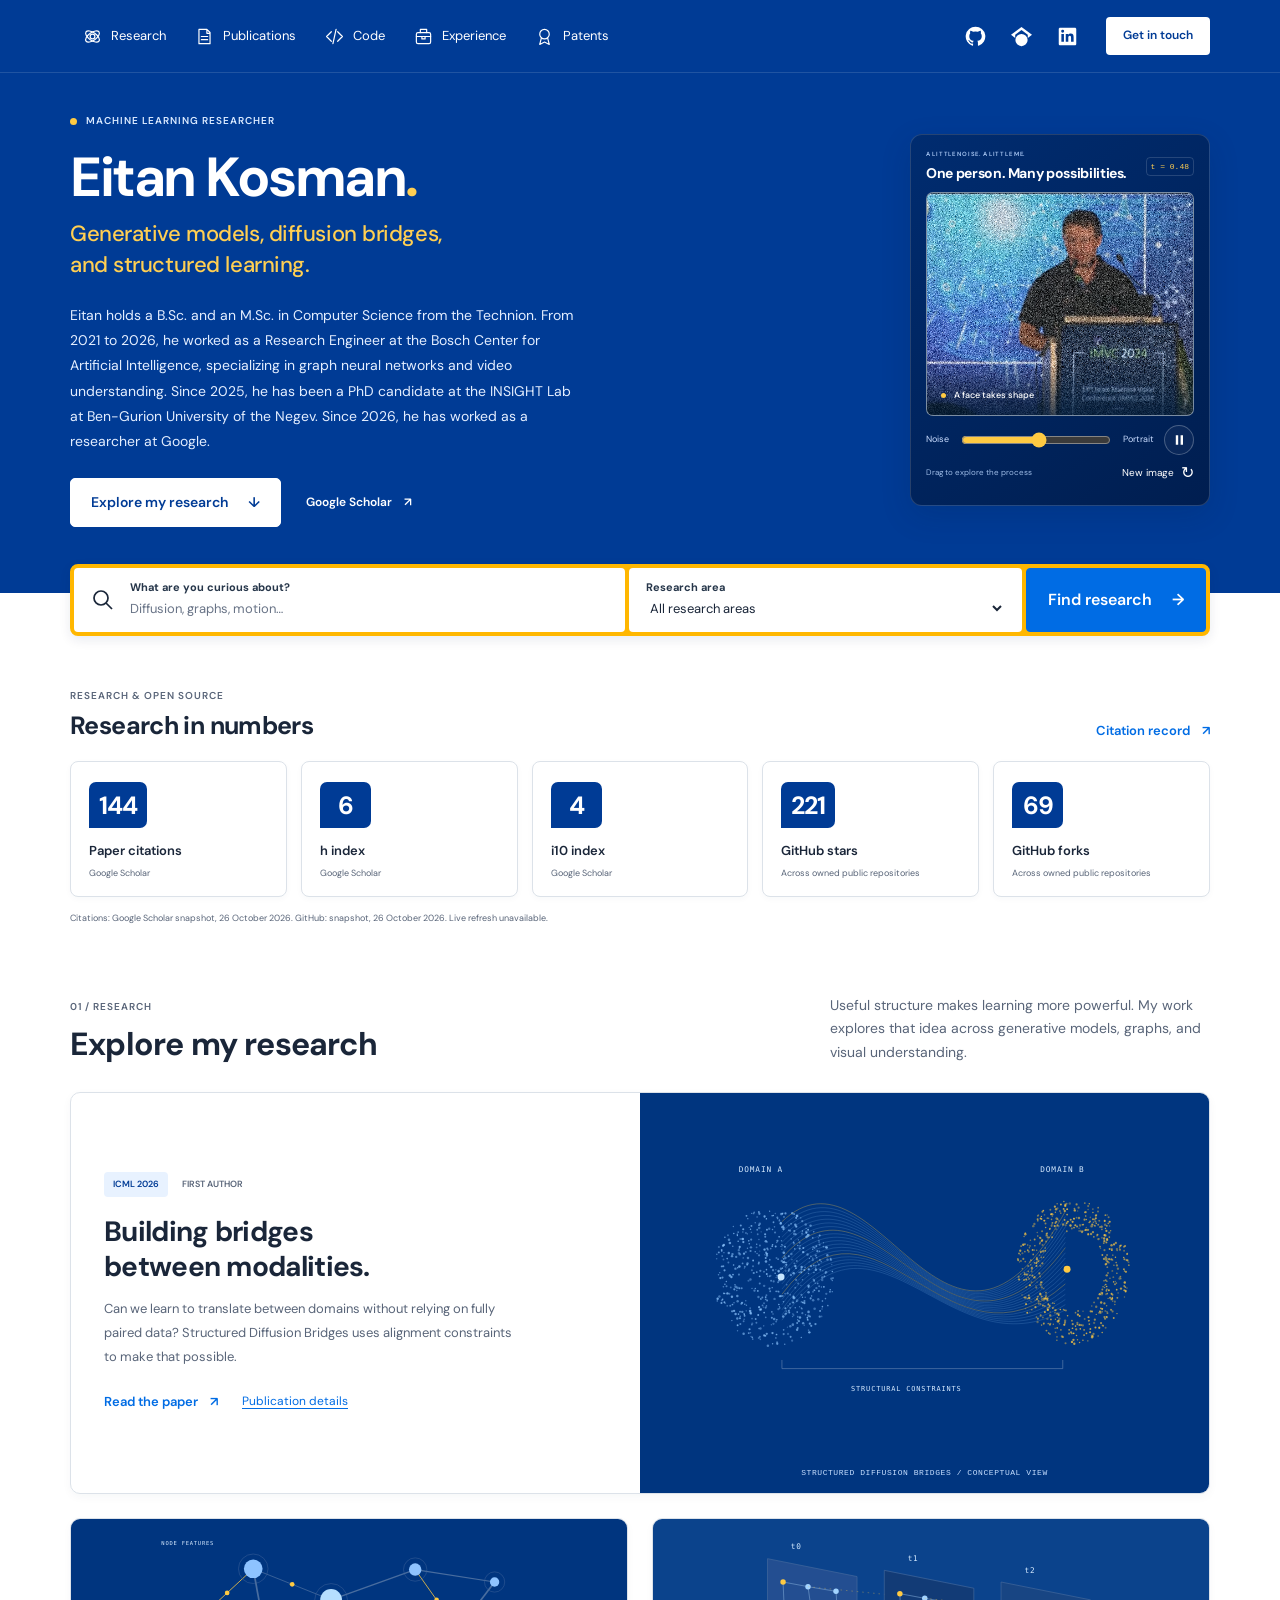
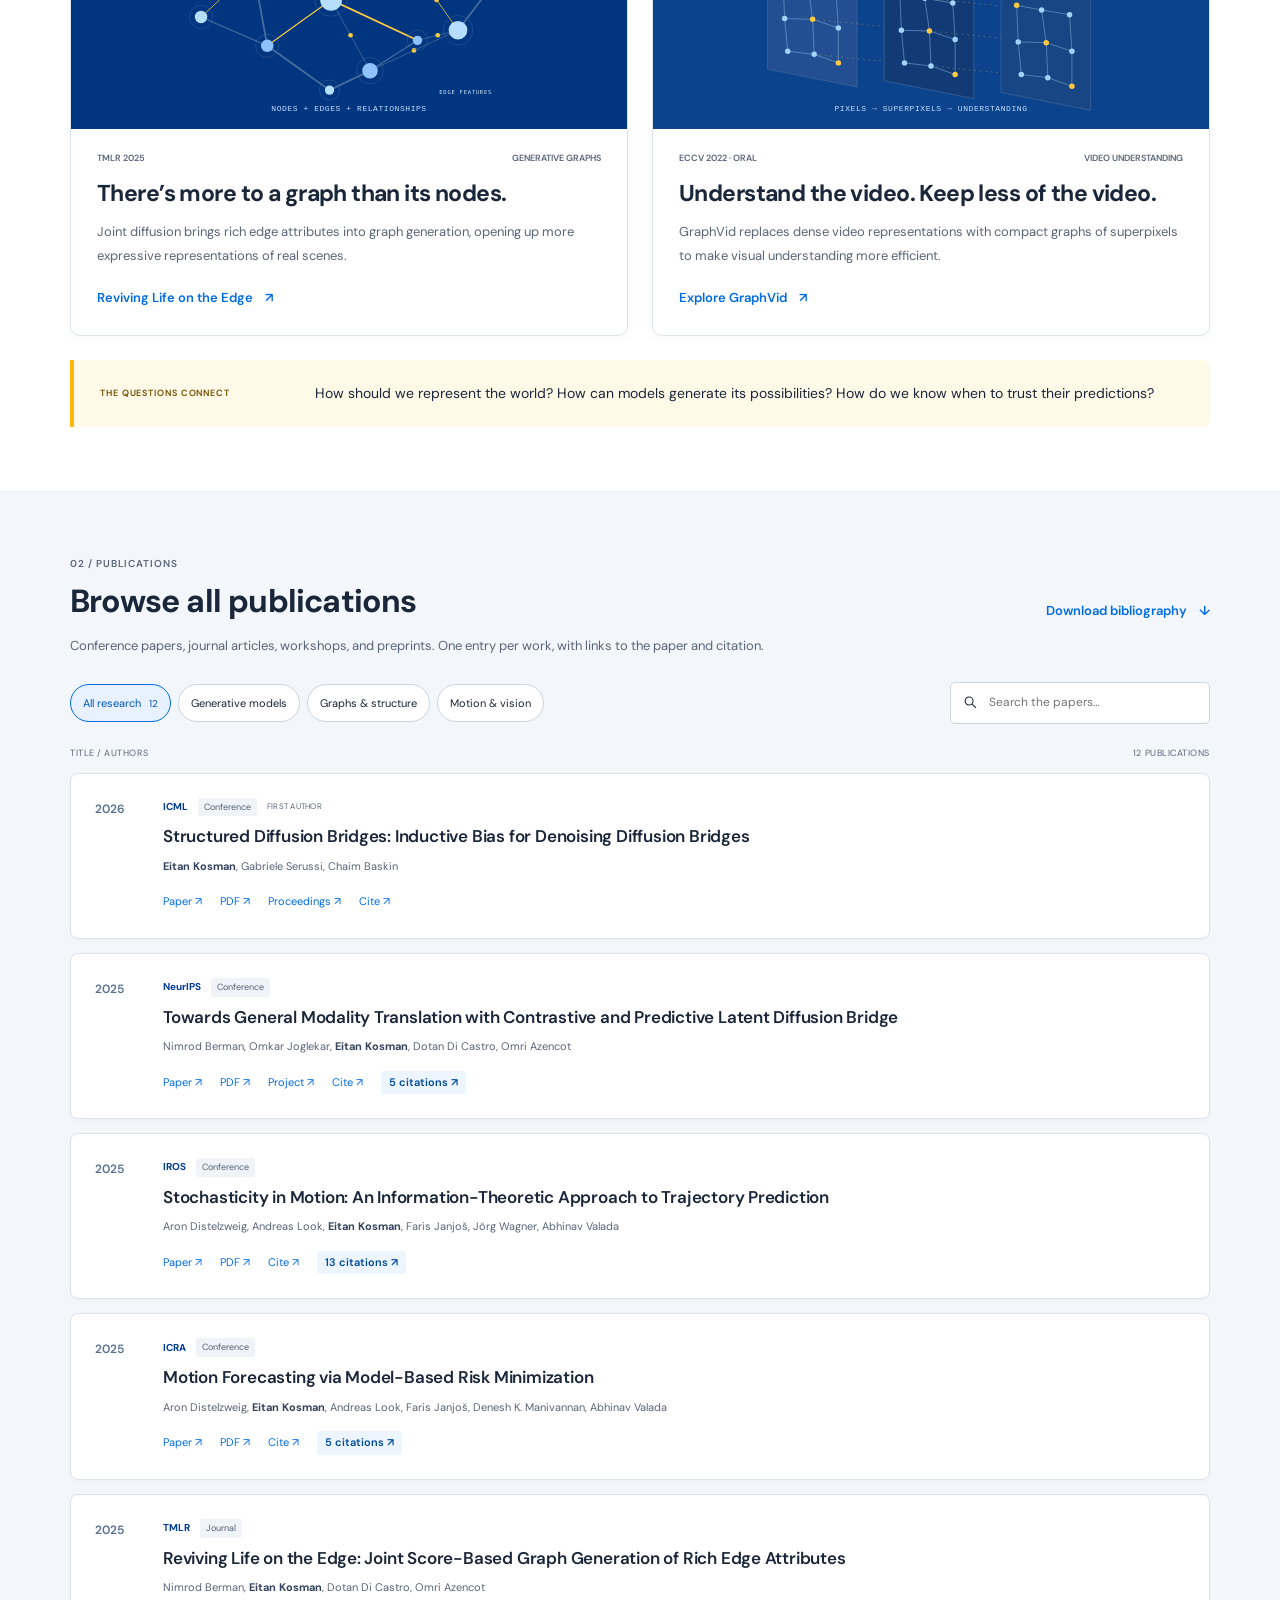
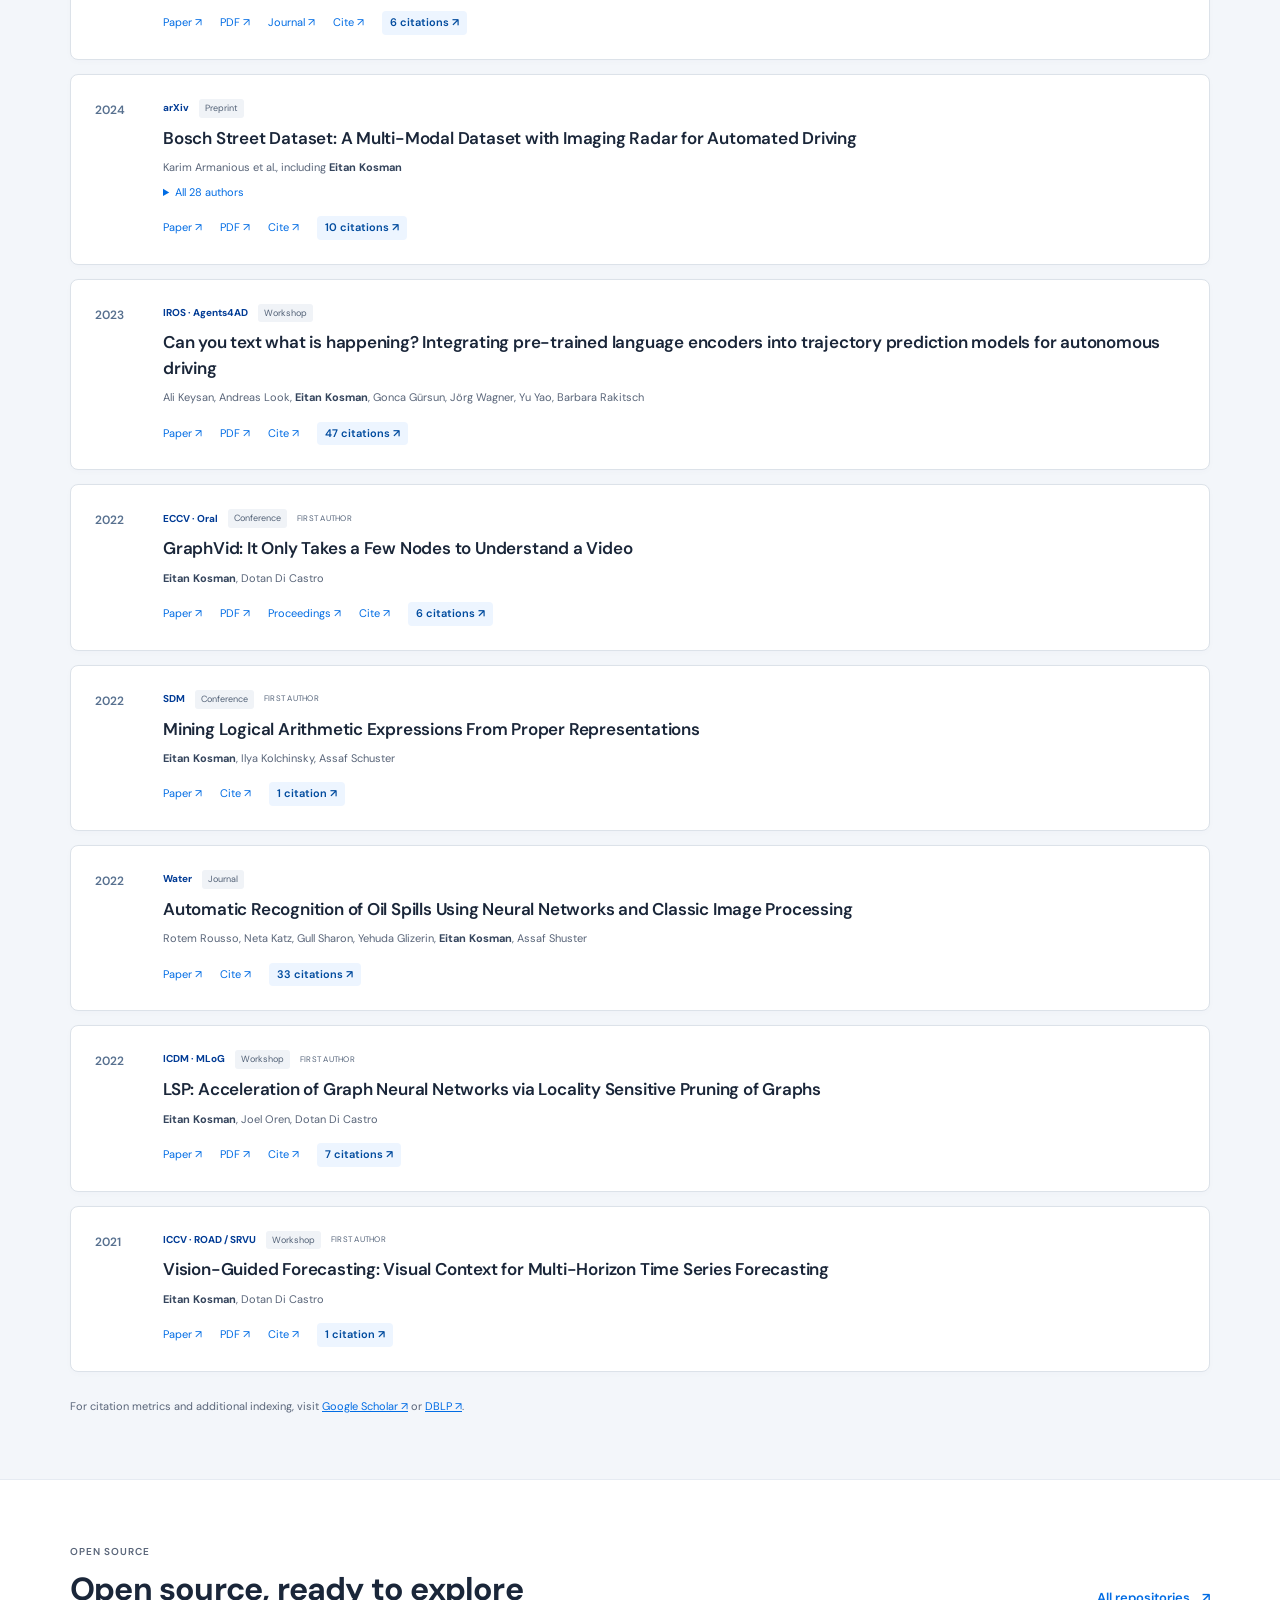
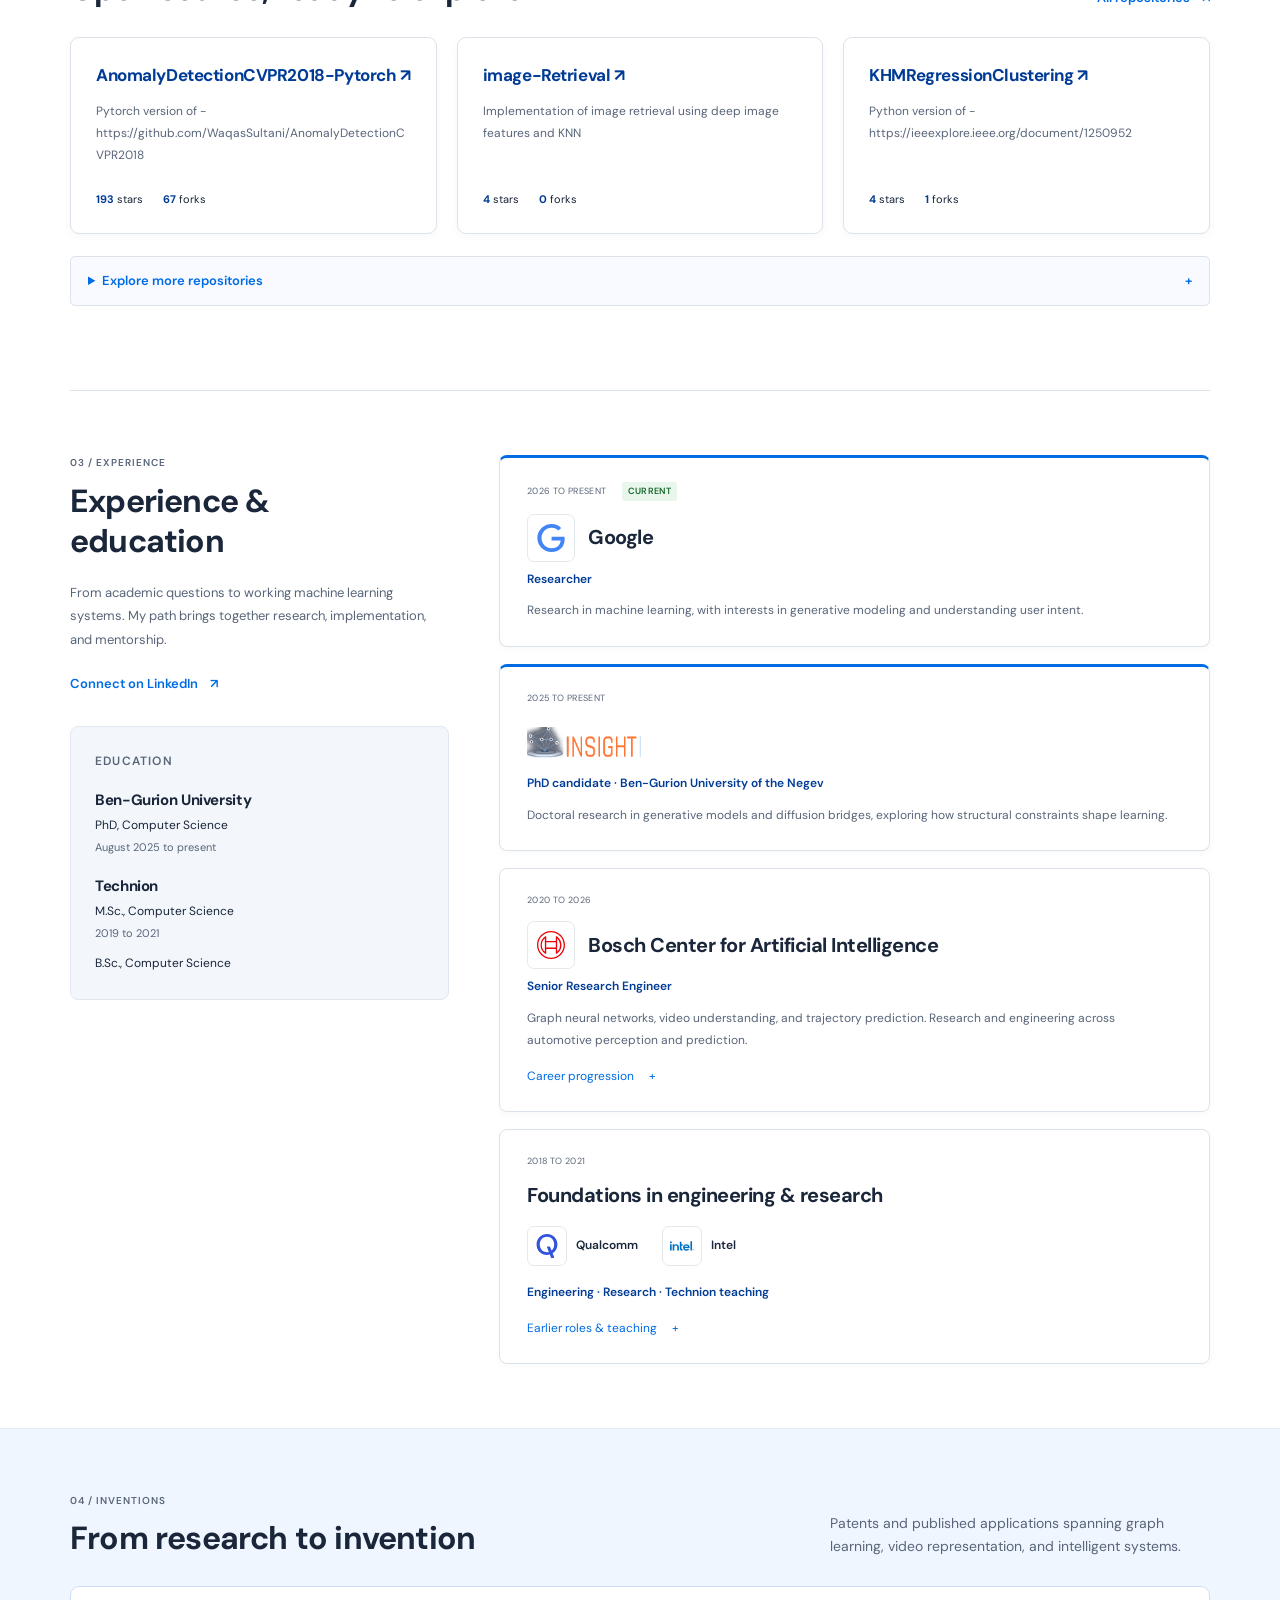
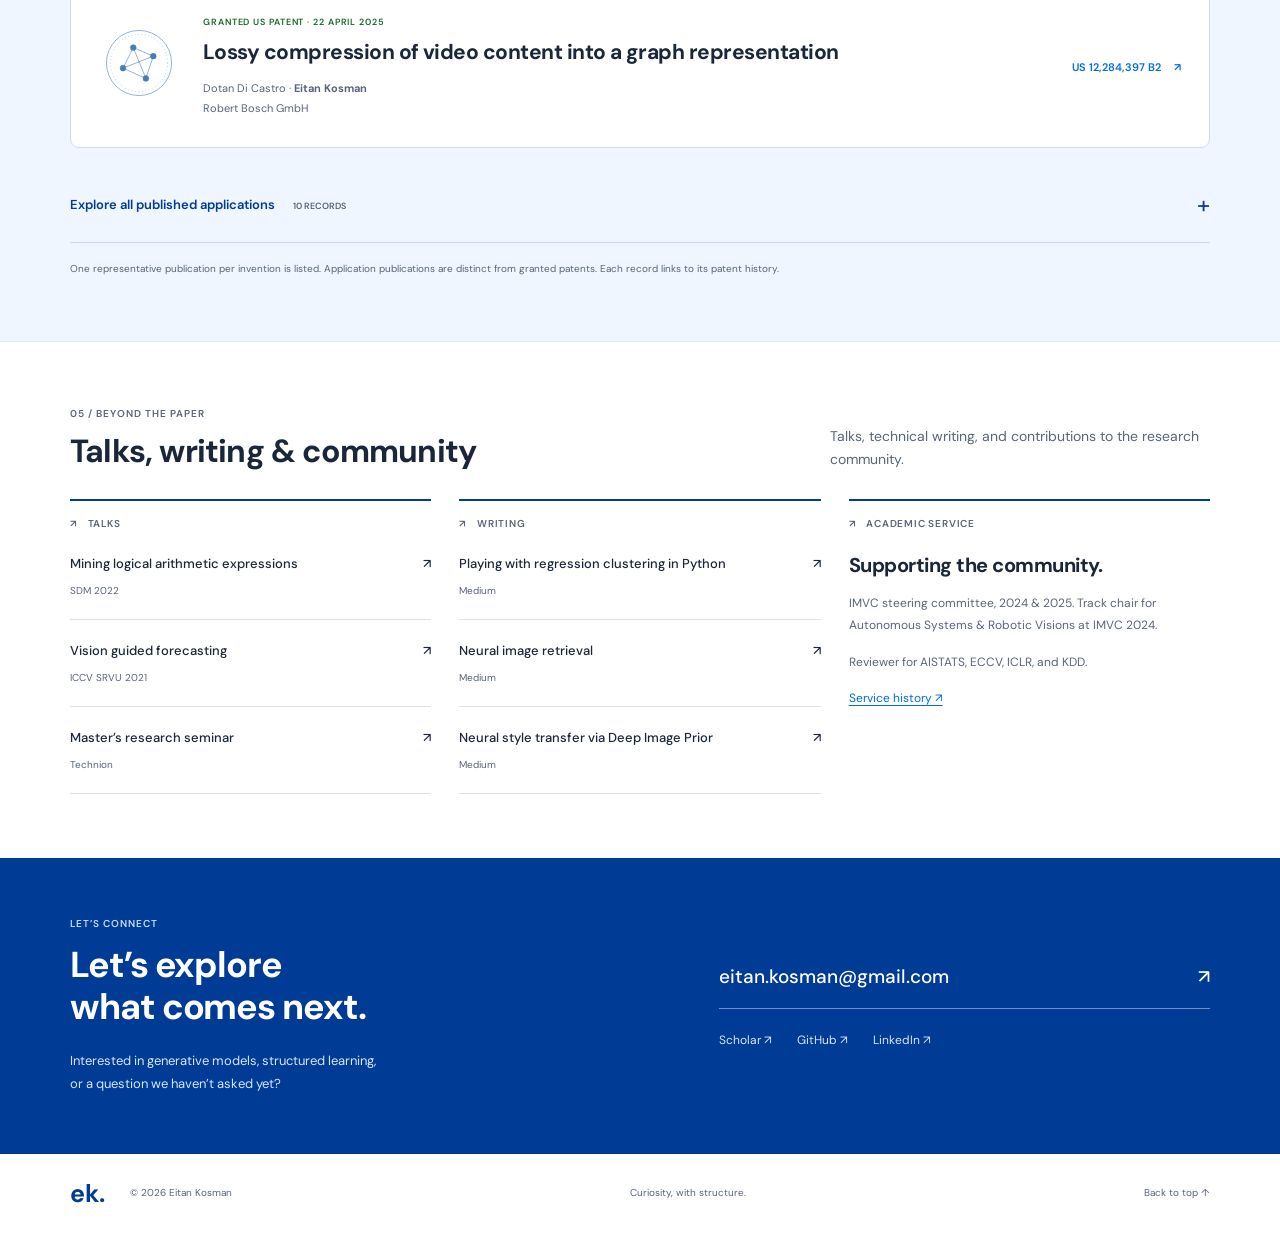
==== index.html @ 9640dd5d "Enhance photo display logic and update script references for improved gallery functionality" ====
<!doctype html>
<html lang="en">
<head>
  <meta charset="utf-8">
  <meta name="viewport" content="width=device-width, initial-scale=1">
  <meta name="theme-color" content="#003b95">
  <title>Eitan Kosman | Machine Learning Researcher</title>
  <meta name="description" content="Eitan Kosman is a machine learning researcher at Google and a PhD candidate at Ben-Gurion University. Explore research in diffusion models, graphs, and visual understanding, publications, patents, and experience.">
  <link rel="canonical" href="https://ekosman.github.io/">
  <meta property="og:type" content="website">
  <meta property="og:title" content="Eitan Kosman | From structure to intelligence">
  <meta property="og:description" content="Research in generative models, graphs, and visual understanding. Google · Ben-Gurion University · Previously Bosch AI.">
  <meta property="og:url" content="https://ekosman.github.io/">
  <meta property="og:image" content="https://ekosman.github.io/assets/social.png">
  <meta property="og:image:width" content="1200">
  <meta property="og:image:height" content="630">
  <meta property="og:image:alt" content="Eitan Kosman: Generative models, diffusion bridges, and structured learning.">
  <meta name="twitter:card" content="summary_large_image">
  <link rel="icon" type="image/svg+xml" href="./assets/favicon.svg">
  <link rel="stylesheet" href="./assets/fonts.css">
  <link rel="stylesheet" href="./assets/style.css">
  <script defer src="./assets/main.js?v=gallery-2"></script>
  <script type="application/ld+json">{"@context":"https://schema.org","@type":"Person","name":"Eitan Kosman","url":"https://ekosman.github.io/","jobTitle":"Researcher","worksFor":{"@type":"Organization","name":"Google"},"affiliation":{"@type":"CollegeOrUniversity","name":"Ben-Gurion University of the Negev"},"alumniOf":{"@type":"CollegeOrUniversity","name":"Technion – Israel Institute of Technology"},"sameAs":["https://scholar.google.com/citations?user=c83p77gAAAAJ","https://github.com/ekosman","https://www.linkedin.com/in/eitan-kosman/"]}</script>
</head>
<body>
  <a class="skip-link" href="#main">Skip to content</a>
  <header class="site-header"><div class="wrap nav-wrap">
      <div class="nav-top"><nav id="main-nav" aria-label="Main navigation"><a href="#research"><svg viewBox="0 0 24 24" aria-hidden="true"><circle cx="12" cy="12" r="3"/><ellipse cx="12" cy="12" rx="10" ry="5" transform="rotate(-35 12 12)"/><ellipse cx="12" cy="12" rx="10" ry="5" transform="rotate(35 12 12)"/></svg>Research</a><a href="#publications"><svg viewBox="0 0 24 24" aria-hidden="true"><path d="M5 3h10l4 4v14H5zM15 3v5h4M8 12h8M8 16h8"/></svg>Publications</a><a href="#code"><svg viewBox="0 0 24 24" aria-hidden="true"><path d="m8 6-6 6 6 6m8-12 6 6-6 6M14 3l-4 18"/></svg>Code</a><a href="#experience"><svg viewBox="0 0 24 24" aria-hidden="true"><rect x="3" y="7" width="18" height="14" rx="2"/><path d="M8 7V3h8v4M3 12h18M10 12v3h4v-3"/></svg>Experience</a><a href="#patents"><svg viewBox="0 0 24 24" aria-hidden="true"><circle cx="12" cy="9" r="6"/><path d="m8 14-2 8 6-3 6 3-2-8"/></svg>Patents</a></nav><div class="header-actions"><a class="social-icon" href="https://github.com/ekosman" target="_blank" rel="noopener noreferrer" aria-label="GitHub" title="GitHub"><svg viewBox="0 0 24 24" width="21" height="21" fill="currentColor" aria-hidden="true"><path d="M12 .8a11.2 11.2 0 0 0-3.54 21.83c.56.1.76-.24.76-.54v-2.08c-3.12.68-3.78-1.32-3.78-1.32-.51-1.3-1.25-1.65-1.25-1.65-1.02-.7.08-.69.08-.69 1.13.08 1.72 1.16 1.72 1.16 1 1.71 2.63 1.22 3.27.93.1-.72.39-1.22.71-1.5-2.49-.28-5.1-1.24-5.1-5.54 0-1.22.44-2.22 1.15-3-.12-.28-.5-1.42.11-2.96 0 0 .94-.3 3.08 1.15a10.7 10.7 0 0 1 5.6 0c2.14-1.45 3.08-1.15 3.08-1.15.61 1.54.23 2.68.11 2.96.72.78 1.15 1.78 1.15 3 0 4.31-2.62 5.25-5.12 5.53.4.35.76 1.03.76 2.08v3.08c0 .3.2.65.77.54A11.2 11.2 0 0 0 12 .8Z"/></svg></a><a class="social-icon" href="https://scholar.google.com/citations?user=c83p77gAAAAJ&amp;hl=en" target="_blank" rel="noopener noreferrer" aria-label="Google Scholar" title="Google Scholar"><svg viewBox="0 0 24 24" width="21" height="21" fill="currentColor" aria-hidden="true"><path d="M12 1 0 10l4.8 3.6V10L12 4.6l7.2 5.4v3.6L24 10Zm0 8a7 7 0 1 0 0 14 7 7 0 0 0 0-14Z"/></svg></a><a class="social-icon" href="https://www.linkedin.com/in/eitan-kosman/" target="_blank" rel="noopener noreferrer" aria-label="LinkedIn" title="LinkedIn"><svg viewBox="0 0 24 24" width="21" height="21" fill="currentColor" aria-hidden="true"><path d="M20.45 2H3.55C2.69 2 2 2.68 2 3.52v16.96c0 .84.69 1.52 1.55 1.52h16.9c.86 0 1.55-.68 1.55-1.52V3.52c0-.84-.69-1.52-1.55-1.52ZM7.93 18H5V9h2.93ZM6.47 7.77a1.7 1.7 0 1 1 0-3.4 1.7 1.7 0 0 1 0 3.4ZM19 18h-2.93v-4.38c0-1.05-.02-2.4-1.46-2.4-1.46 0-1.69 1.14-1.69 2.32V18H10V9h2.8v1.23h.04c.39-.74 1.34-1.52 2.76-1.52 2.95 0 3.4 1.94 3.4 4.46Z"/></svg></a><a class="header-contact" href="#contact">Get in touch</a></div><button class="menu-toggle" type="button" aria-controls="main-nav" aria-expanded="false">Menu <span aria-hidden="true">+</span></button></div>
    </div></header>

  <main id="main">
    <div class="hero-band"><section class="hero wrap" id="top" aria-labelledby="hero-title">
      <div class="hero-copy">
        <div class="eyebrow"><span class="status-dot"></span> MACHINE LEARNING RESEARCHER</div>
        <h1 id="hero-title">Eitan Kosman<span>.</span></h1>
        <p class="hero-focus">Generative models, diffusion bridges,<br> and structured learning.</p>
        <p class="hero-intro">Eitan holds a B.Sc. and an M.Sc. in Computer Science from the Technion. From 2021 to 2026, he worked as a Research Engineer at the Bosch Center for Artificial Intelligence, specializing in graph neural networks and video understanding. Since 2025, he has been a PhD candidate at the INSIGHT Lab at Ben-Gurion University of the Negev. Since 2026, he has worked as a researcher at Google.</p>
        <div class="hero-actions"><a class="button button-dark" href="#research">Explore my research <span aria-hidden="true">↓</span></a><a class="text-link" href="https://scholar.google.com/citations?user=c83p77gAAAAJ&amp;hl=en" target="_blank" rel="noopener noreferrer">Google Scholar <span aria-hidden="true">↗</span></a></div>
      </div>
      <div class="research-playground portrait-playground" aria-label="Interactive portrait diffusion illustration">
        <div class="portrait-heading"><div><p class="eyebrow">A LITTLE NOISE. A LITTLE ME.</p><h2>One person. Many possibilities.</h2></div><span id="diffusion-time">t = 0.00</span></div>
        <div class="portrait-stage">
          <img id="plot-fallback" src="./assets/eitan-kosman.jpg" alt="Portrait of Eitan Kosman" width="815" height="1107" fetchpriority="high">
          <canvas id="research-canvas" width="480" height="400" role="img" aria-label="Illustration of Eitan Kosman’s portrait emerging from noise"></canvas>
          <div class="portrait-caption"><span class="status-dot"></span><span id="plot-caption">Hello, I’m Eitan.</span></div>
        </div>
        <div id="portrait-gallery" hidden aria-hidden="true"><img src="./assets/eitan-scene-1.jpg" alt="" data-fit="cover" data-y="0.5"><img src="./assets/eitan-scene-2.jpg" alt="" data-fit="cover" data-y="0.45"><img src="./assets/eitan-scene-3.jpg" alt="" data-fit="cover" data-y="0.5"><img src="./assets/eitan-scene-4.jpg" alt="" data-fit="cover" data-y="0.5"><img src="./assets/eitan-scene-5.jpg" alt="" data-fit="contain" data-y="0.5"></div>
        <div class="portrait-controls">
          <div class="diffusion-stages" role="group" aria-label="Explore diffusion stages">
            <button type="button" data-progress="0" aria-label="Show pure noise" aria-pressed="false"><canvas width="120" height="100" aria-hidden="true"></canvas><span>Noise</span></button>
            <button type="button" data-progress="35" aria-label="Reveal portrait 35 percent" aria-pressed="false"><canvas width="120" height="100" aria-hidden="true"></canvas><span>Shape</span></button>
            <button type="button" data-progress="70" aria-label="Reveal portrait 70 percent" aria-pressed="false"><canvas width="120" height="100" aria-hidden="true"></canvas><span>Detail</span></button>
            <button type="button" data-progress="100" aria-label="Show clear portrait" aria-pressed="true"><canvas width="120" height="100" aria-hidden="true"></canvas><span>Eitan</span></button>
          </div>
          <div class="portrait-slider"><label class="sr-only" for="structure">Portrait reveal</label><span>Noise</span><input id="structure" type="range" min="0" max="100" step="0.1" value="100" aria-valuetext="100 percent revealed"><span>Portrait</span><button id="animate-plot" type="button" aria-pressed="false" aria-label="Play portrait diffusion">▶</button></div>
          <div class="portrait-bottom"><span>Drag to explore the process</span><button id="replay-portrait" type="button">New image <span aria-hidden="true">↻</span></button></div>
        </div>
        <p class="plot-note">An illustration of diffusion using my photos.</p>
      </div>
    </section></div>
    <div class="discovery-wrap wrap js-only"><form class="discovery-bar" id="research-discovery" role="search" aria-label="Explore publications"><div class="discovery-query"><svg viewBox="0 0 24 24" width="24" height="24" fill="none" stroke="currentColor" stroke-width="1.7" aria-hidden="true"><circle cx="10" cy="10" r="7"/><path d="m15 15 6 6"/></svg><div><label for="discovery-query">What are you curious about?</label><input type="search" id="discovery-query" placeholder="Diffusion, graphs, motion…" autocomplete="off"></div></div><div class="discovery-topic"><label for="discovery-topic">Research area</label><select id="discovery-topic"><option value="all">All research areas</option><option>Generative models</option><option>Graphs &amp; structure</option><option>Motion &amp; vision</option></select></div><button class="button" type="submit">Find research <span aria-hidden="true">→</span></button></form></div>


    <section id="impact" class="impact-section wrap" aria-labelledby="impact-title">
      <div class="impact-heading"><div><p class="eyebrow">RESEARCH &amp; OPEN SOURCE</p><h2 id="impact-title">Research in numbers</h2></div><a class="text-link" href="https://scholar.google.com/citations?user=c83p77gAAAAJ&amp;hl=en" target="_blank" rel="noopener noreferrer">Citation record <span aria-hidden="true">↗</span></a></div>
      <div class="impact-metrics"><a href="https://scholar.google.com/citations?user=c83p77gAAAAJ&amp;hl=en"><strong>144</strong><span>Paper citations</span><small>Google Scholar</small></a><a href="https://scholar.google.com/citations?user=c83p77gAAAAJ&amp;hl=en"><strong>6</strong><span>h index</span><small>Google Scholar</small></a><a href="https://scholar.google.com/citations?user=c83p77gAAAAJ&amp;hl=en"><strong>4</strong><span>i10 index</span><small>Google Scholar</small></a><a href="https://github.com/ekosman?tab=repositories"><strong id="total-stars">221</strong><span>GitHub stars</span><small>Across owned public repositories</small></a><a href="https://github.com/ekosman?tab=repositories"><strong id="total-forks">69</strong><span>GitHub forks</span><small>Across owned public repositories</small></a></div>
      <p class="metrics-note">Citations: Google Scholar snapshot, 26 October 2026. <span id="github-metrics-status">GitHub: snapshot, 26 October 2026.</span></p>
    </section>

    <section id="research" class="section wrap" aria-labelledby="research-title">
      <div class="section-heading"><div><p class="eyebrow">01 / RESEARCH</p><h2 id="research-title">Explore my research</h2></div><p class="section-intro">Useful structure makes learning more powerful. My work explores that idea across generative models, graphs, and visual understanding.</p></div>
      <article class="feature-work">
        <div class="feature-copy"><div class="paper-kicker"><span class="pill">ICML 2026</span><span>FIRST AUTHOR</span></div><h3>Building bridges<br> between modalities.</h3><p>Can we learn to translate between domains without relying on fully paired data? Structured Diffusion Bridges uses alignment constraints to make that possible.</p><div class="feature-links"><a class="text-link" href="https://proceedings.mlr.press/v306/kosman26a.html" target="_blank" rel="noopener noreferrer">Read the paper <span aria-hidden="true">↗</span></a><a class="subtle-link" href="#pub-sdb">Publication details</a></div></div>
        <div class="feature-visual"><img src="./assets/bridge.svg" alt="Conceptual illustration of a diffusion bridge connecting two different distributions through a shared space" width="640" height="420" loading="lazy"><span class="visual-caption">STRUCTURED DIFFUSION BRIDGES / CONCEPTUAL VIEW</span></div>
      </article>
      <div class="work-pair">
        <article class="small-work"><div class="work-illustration graph-illustration"><img src="./assets/graph.svg" width="560" height="270" alt="A graph with attributes represented on both its nodes and edges" loading="lazy"><span class="visual-caption">NODES + EDGES + RELATIONSHIPS</span></div><div class="paper-kicker"><span>TMLR 2025</span><span>GENERATIVE GRAPHS</span></div><h3>There’s more to a graph<br> than its nodes.</h3><p>Joint diffusion brings rich edge attributes into graph generation, opening up more expressive representations of real scenes.</p><a class="text-link" href="#pub-edge">Reviving Life on the Edge <span aria-hidden="true">↗</span></a></article>
        <article class="small-work"><div class="work-illustration video-illustration"><img src="./assets/video.svg" width="560" height="270" alt="Three video frames represented as connected superpixel graphs through time" loading="lazy"><span class="visual-caption">PIXELS → SUPERPIXELS → UNDERSTANDING</span></div><div class="paper-kicker"><span>ECCV 2022 · ORAL</span><span>VIDEO UNDERSTANDING</span></div><h3>Understand the video.<br> Keep less of the video.</h3><p>GraphVid replaces dense video representations with compact graphs of superpixels to make visual understanding more efficient.</p><a class="text-link" href="#pub-graphvid">Explore GraphVid <span aria-hidden="true">↗</span></a></article>
      </div>
      <div class="research-footnote"><span class="eyebrow">THE QUESTIONS CONNECT</span><p>How should we represent the world? How can models generate its possibilities? How do we know when to trust their predictions?</p></div>
    </section>

    <section id="publications" class="section publication-section" aria-labelledby="publications-title"><div class="wrap">
      <div class="section-heading"><div><p class="eyebrow">02 / PUBLICATIONS</p><h2 id="publications-title">Browse all publications</h2></div><a class="text-link" href="./assets/publications.bib" download>Download bibliography <span aria-hidden="true">↓</span></a></div>
      <p class="publication-intro">Conference papers, journal articles, workshops, and preprints. One entry per work, with links to the paper and citation.</p>
      <div class="publication-tools js-only"><div class="filter-group" role="group" aria-label="Filter publications by research area"><button type="button" data-filter="all" aria-pressed="true">All research <span>12</span></button><button type="button" data-filter="Generative models" aria-pressed="false">Generative models</button><button type="button" data-filter="Graphs &amp; structure" aria-pressed="false">Graphs & structure</button><button type="button" data-filter="Motion &amp; vision" aria-pressed="false">Motion & vision</button></div><div class="search-wrap"><svg aria-hidden="true" viewBox="0 0 20 20" width="17" height="17"><circle cx="8" cy="8" r="5.2" fill="none" stroke="currentColor" stroke-width="1.4"/><path d="m12 12 5 5" stroke="currentColor" stroke-width="1.4"/></svg><label class="sr-only" for="publication-search">Search publications by title, author, venue, or year</label><input type="search" id="publication-search" placeholder="Search the papers…" autocomplete="off"></div></div>
      <div class="publication-list-heading"><span>TITLE / AUTHORS</span><span id="publication-count" role="status" aria-live="polite">12 PUBLICATIONS</span></div>
      <div id="publication-list"><article class="publication" id="pub-sdb" data-topics="Generative models">
      <div class="pub-year">2026</div><div class="pub-body"><div class="pub-topline"><span class="pub-venue">ICML</span><span class="pub-type">Conference</span><span class="pub-first">FIRST AUTHOR</span></div><h3><a href="https://proceedings.mlr.press/v306/kosman26a.html" target="_blank" rel="noopener noreferrer">Structured Diffusion Bridges: Inductive Bias for Denoising Diffusion Bridges</a></h3><div class="pub-authors"><strong>Eitan Kosman</strong>, Gabriele Serussi, Chaim Baskin</div><div class="pub-links"><a href="https://arxiv.org/abs/2605.02973" target="_blank" rel="noopener noreferrer">Paper ↗</a><a href="https://arxiv.org/pdf/2605.02973" target="_blank" rel="noopener noreferrer">PDF ↗</a><a href="https://proceedings.mlr.press/v306/kosman26a.html" target="_blank" rel="noopener noreferrer">Proceedings ↗</a><button class="js-only" type="button" data-cite="sdb" aria-label="Cite Structured Diffusion Bridges: Inductive Bias for Denoising Diffusion Bridges">Cite ↗</button></div></div></article>
<article class="publication" id="pub-latent-bridge" data-topics="Generative models">
      <div class="pub-year">2025</div><div class="pub-body"><div class="pub-topline"><span class="pub-venue">NeurIPS</span><span class="pub-type">Conference</span></div><h3><a href="https://arxiv.org/abs/2510.20819" target="_blank" rel="noopener noreferrer">Towards General Modality Translation with Contrastive and Predictive Latent Diffusion Bridge</a></h3><div class="pub-authors">Nimrod Berman, Omkar Joglekar, <strong>Eitan Kosman</strong>, Dotan Di Castro, Omri Azencot</div><div class="pub-links"><a href="https://arxiv.org/abs/2510.20819" target="_blank" rel="noopener noreferrer">Paper ↗</a><a href="https://arxiv.org/pdf/2510.20819" target="_blank" rel="noopener noreferrer">PDF ↗</a><a href="https://sites.google.com/view/lddbm/home" target="_blank" rel="noopener noreferrer">Project ↗</a><button class="js-only" type="button" data-cite="latent-bridge" aria-label="Cite Towards General Modality Translation with Contrastive and Predictive Latent Diffusion Bridge">Cite ↗</button><a class="citation-count" href="https://scholar.google.com/scholar?oi=bibs&amp;hl=en&amp;oe=ASCII&amp;cites=7215072998878705583" target="_blank" rel="noopener noreferrer" title="Google Scholar snapshot, 2026-10-26">5 citations ↗</a></div></div></article>
<article class="publication" id="pub-stochasticity" data-topics="Motion &amp; vision">
      <div class="pub-year">2025</div><div class="pub-body"><div class="pub-topline"><span class="pub-venue">IROS</span><span class="pub-type">Conference</span></div><h3><a href="https://arxiv.org/abs/2410.01628" target="_blank" rel="noopener noreferrer">Stochasticity in Motion: An Information-Theoretic Approach to Trajectory Prediction</a></h3><div class="pub-authors">Aron Distelzweig, Andreas Look, <strong>Eitan Kosman</strong>, Faris Janjoš, Jörg Wagner, Abhinav Valada</div><div class="pub-links"><a href="https://arxiv.org/abs/2410.01628" target="_blank" rel="noopener noreferrer">Paper ↗</a><a href="https://arxiv.org/pdf/2410.01628" target="_blank" rel="noopener noreferrer">PDF ↗</a><button class="js-only" type="button" data-cite="stochasticity" aria-label="Cite Stochasticity in Motion: An Information-Theoretic Approach to Trajectory Prediction">Cite ↗</button><a class="citation-count" href="https://scholar.google.com/scholar?oi=bibs&amp;hl=en&amp;oe=ASCII&amp;cites=7696117392303176862,999228022907012312" target="_blank" rel="noopener noreferrer" title="Google Scholar snapshot, 2026-10-26">13 citations ↗</a></div></div></article>
<article class="publication" id="pub-motion-risk" data-topics="Motion &amp; vision">
      <div class="pub-year">2025</div><div class="pub-body"><div class="pub-topline"><span class="pub-venue">ICRA</span><span class="pub-type">Conference</span></div><h3><a href="https://arxiv.org/abs/2409.10585" target="_blank" rel="noopener noreferrer">Motion Forecasting via Model-Based Risk Minimization</a></h3><div class="pub-authors">Aron Distelzweig, <strong>Eitan Kosman</strong>, Andreas Look, Faris Janjoš, Denesh K. Manivannan, Abhinav Valada</div><div class="pub-links"><a href="https://arxiv.org/abs/2409.10585" target="_blank" rel="noopener noreferrer">Paper ↗</a><a href="https://arxiv.org/pdf/2409.10585" target="_blank" rel="noopener noreferrer">PDF ↗</a><button class="js-only" type="button" data-cite="motion-risk" aria-label="Cite Motion Forecasting via Model-Based Risk Minimization">Cite ↗</button><a class="citation-count" href="https://scholar.google.com/scholar?oi=bibs&amp;hl=en&amp;oe=ASCII&amp;cites=18151513460568622823" target="_blank" rel="noopener noreferrer" title="Google Scholar snapshot, 2026-10-26">5 citations ↗</a></div></div></article>
<article class="publication" id="pub-edge" data-topics="Graphs &amp; structure|Generative models">
      <div class="pub-year">2025</div><div class="pub-body"><div class="pub-topline"><span class="pub-venue">TMLR</span><span class="pub-type">Journal</span></div><h3><a href="https://openreview.net/forum?id=pxdSm7PW5Q" target="_blank" rel="noopener noreferrer">Reviving Life on the Edge: Joint Score-Based Graph Generation of Rich Edge Attributes</a></h3><div class="pub-authors">Nimrod Berman, <strong>Eitan Kosman</strong>, Dotan Di Castro, Omri Azencot</div><div class="pub-links"><a href="https://arxiv.org/abs/2402.04046" target="_blank" rel="noopener noreferrer">Paper ↗</a><a href="https://arxiv.org/pdf/2402.04046" target="_blank" rel="noopener noreferrer">PDF ↗</a><a href="https://openreview.net/forum?id=pxdSm7PW5Q" target="_blank" rel="noopener noreferrer">Journal ↗</a><button class="js-only" type="button" data-cite="edge" aria-label="Cite Reviving Life on the Edge: Joint Score-Based Graph Generation of Rich Edge Attributes">Cite ↗</button><a class="citation-count" href="https://scholar.google.com/scholar?oi=bibs&amp;hl=en&amp;oe=ASCII&amp;cites=17143982825397459950,17491845723713283552" target="_blank" rel="noopener noreferrer" title="Google Scholar snapshot, 2026-10-26">6 citations ↗</a></div></div></article>
<article class="publication" id="pub-bosch-street" data-topics="Motion &amp; vision">
      <div class="pub-year">2024</div><div class="pub-body"><div class="pub-topline"><span class="pub-venue">arXiv</span><span class="pub-type">Preprint</span></div><h3><a href="https://arxiv.org/abs/2407.12803" target="_blank" rel="noopener noreferrer">Bosch Street Dataset: A Multi-Modal Dataset with Imaging Radar for Automated Driving</a></h3><div class="pub-authors">Karim Armanious et al., including <strong>Eitan Kosman</strong><details class="author-disclosure"><summary>All 28 authors</summary><p>Karim Armanious, Maurice Quach, Michael Ulrich, Timo Winterling, Johannes Friesen, Sascha Braun, Daniel Jenet, Yuri Feldman, <strong>Eitan Kosman</strong>, Philipp Rapp, Volker Fischer, Marc Sons, Lukas Kohns, Daniel Eckstein, Daniela Egbert, Simone Letsch, Corinna Voege, Felix Huttner, Alexander Bartler, Robert Maiwald, Yancong Lin, Ulf Rüegg, Claudius Gläser, Bastian Bischoff, Jascha Freess, Karsten Haug, Kathrin Klee, Holger Caesar</p></details></div><div class="pub-links"><a href="https://arxiv.org/abs/2407.12803" target="_blank" rel="noopener noreferrer">Paper ↗</a><a href="https://arxiv.org/pdf/2407.12803" target="_blank" rel="noopener noreferrer">PDF ↗</a><button class="js-only" type="button" data-cite="bosch-street" aria-label="Cite Bosch Street Dataset: A Multi-Modal Dataset with Imaging Radar for Automated Driving">Cite ↗</button><a class="citation-count" href="https://scholar.google.com/scholar?oi=bibs&amp;hl=en&amp;oe=ASCII&amp;cites=5718214530071201240" target="_blank" rel="noopener noreferrer" title="Google Scholar snapshot, 2026-10-26">10 citations ↗</a></div></div></article>
<article class="publication" id="pub-text-trajectory" data-topics="Motion &amp; vision">
      <div class="pub-year">2023</div><div class="pub-body"><div class="pub-topline"><span class="pub-venue">IROS · Agents4AD</span><span class="pub-type">Workshop</span></div><h3><a href="https://arxiv.org/abs/2309.05282" target="_blank" rel="noopener noreferrer">Can you text what is happening? Integrating pre-trained language encoders into trajectory prediction models for autonomous driving</a></h3><div class="pub-authors">Ali Keysan, Andreas Look, <strong>Eitan Kosman</strong>, Gonca Gürsun, Jörg Wagner, Yu Yao, Barbara Rakitsch</div><div class="pub-links"><a href="https://arxiv.org/abs/2309.05282" target="_blank" rel="noopener noreferrer">Paper ↗</a><a href="https://arxiv.org/pdf/2309.05282" target="_blank" rel="noopener noreferrer">PDF ↗</a><button class="js-only" type="button" data-cite="text-trajectory" aria-label="Cite Can you text what is happening? Integrating pre-trained language encoders into trajectory prediction models for autonomous driving">Cite ↗</button><a class="citation-count" href="https://scholar.google.com/scholar?oi=bibs&amp;hl=en&amp;oe=ASCII&amp;cites=1087912709561002658" target="_blank" rel="noopener noreferrer" title="Google Scholar snapshot, 2026-10-26">47 citations ↗</a></div></div></article>
<article class="publication" id="pub-graphvid" data-topics="Graphs &amp; structure">
      <div class="pub-year">2022</div><div class="pub-body"><div class="pub-topline"><span class="pub-venue">ECCV · Oral</span><span class="pub-type">Conference</span><span class="pub-first">FIRST AUTHOR</span></div><h3><a href="https://www.ecva.net/papers/eccv_2022/papers_ECCV/html/4861_ECCV_2022_paper.php" target="_blank" rel="noopener noreferrer">GraphVid: It Only Takes a Few Nodes to Understand a Video</a></h3><div class="pub-authors"><strong>Eitan Kosman</strong>, Dotan Di Castro</div><div class="pub-links"><a href="https://arxiv.org/abs/2207.01375" target="_blank" rel="noopener noreferrer">Paper ↗</a><a href="https://arxiv.org/pdf/2207.01375" target="_blank" rel="noopener noreferrer">PDF ↗</a><a href="https://www.ecva.net/papers/eccv_2022/papers_ECCV/html/4861_ECCV_2022_paper.php" target="_blank" rel="noopener noreferrer">Proceedings ↗</a><button class="js-only" type="button" data-cite="graphvid" aria-label="Cite GraphVid: It Only Takes a Few Nodes to Understand a Video">Cite ↗</button><a class="citation-count" href="https://scholar.google.com/scholar?oi=bibs&amp;hl=en&amp;oe=ASCII&amp;cites=10252528211986001834" target="_blank" rel="noopener noreferrer" title="Google Scholar snapshot, 2026-10-26">6 citations ↗</a></div></div></article>
<article class="publication" id="pub-mining" data-topics="Graphs &amp; structure">
      <div class="pub-year">2022</div><div class="pub-body"><div class="pub-topline"><span class="pub-venue">SDM</span><span class="pub-type">Conference</span><span class="pub-first">FIRST AUTHOR</span></div><h3><a href="https://epubs.siam.org/doi/10.1137/1.9781611977172.70" target="_blank" rel="noopener noreferrer">Mining Logical Arithmetic Expressions From Proper Representations</a></h3><div class="pub-authors"><strong>Eitan Kosman</strong>, Ilya Kolchinsky, Assaf Schuster</div><div class="pub-links"><a href="https://epubs.siam.org/doi/10.1137/1.9781611977172.70" target="_blank" rel="noopener noreferrer">Paper ↗</a><button class="js-only" type="button" data-cite="mining" aria-label="Cite Mining Logical Arithmetic Expressions From Proper Representations">Cite ↗</button><a class="citation-count" href="https://scholar.google.com/scholar?oi=bibs&amp;hl=en&amp;oe=ASCII&amp;cites=3416991345535982418" target="_blank" rel="noopener noreferrer" title="Google Scholar snapshot, 2026-10-26">1 citation ↗</a></div></div></article>
<article class="publication" id="pub-oil-spills" data-topics="Motion &amp; vision">
      <div class="pub-year">2022</div><div class="pub-body"><div class="pub-topline"><span class="pub-venue">Water</span><span class="pub-type">Journal</span></div><h3><a href="https://www.mdpi.com/2073-4441/14/7/1127" target="_blank" rel="noopener noreferrer">Automatic Recognition of Oil Spills Using Neural Networks and Classic Image Processing</a></h3><div class="pub-authors">Rotem Rousso, Neta Katz, Gull Sharon, Yehuda Glizerin, <strong>Eitan Kosman</strong>, Assaf Shuster</div><div class="pub-links"><a href="https://www.mdpi.com/2073-4441/14/7/1127" target="_blank" rel="noopener noreferrer">Paper ↗</a><button class="js-only" type="button" data-cite="oil-spills" aria-label="Cite Automatic Recognition of Oil Spills Using Neural Networks and Classic Image Processing">Cite ↗</button><a class="citation-count" href="https://scholar.google.com/scholar?oi=bibs&amp;hl=en&amp;oe=ASCII&amp;cites=2931873399735564404" target="_blank" rel="noopener noreferrer" title="Google Scholar snapshot, 2026-10-26">33 citations ↗</a></div></div></article>
<article class="publication" id="pub-lsp" data-topics="Graphs &amp; structure">
      <div class="pub-year">2022</div><div class="pub-body"><div class="pub-topline"><span class="pub-venue">ICDM · MLoG</span><span class="pub-type">Workshop</span><span class="pub-first">FIRST AUTHOR</span></div><h3><a href="https://arxiv.org/abs/2111.05694" target="_blank" rel="noopener noreferrer">LSP: Acceleration of Graph Neural Networks via Locality Sensitive Pruning of Graphs</a></h3><div class="pub-authors"><strong>Eitan Kosman</strong>, Joel Oren, Dotan Di Castro</div><div class="pub-links"><a href="https://arxiv.org/abs/2111.05694" target="_blank" rel="noopener noreferrer">Paper ↗</a><a href="https://arxiv.org/pdf/2111.05694" target="_blank" rel="noopener noreferrer">PDF ↗</a><button class="js-only" type="button" data-cite="lsp" aria-label="Cite LSP: Acceleration of Graph Neural Networks via Locality Sensitive Pruning of Graphs">Cite ↗</button><a class="citation-count" href="https://scholar.google.com/scholar?oi=bibs&amp;hl=en&amp;oe=ASCII&amp;cites=187867757672453606,4118961853186669242" target="_blank" rel="noopener noreferrer" title="Google Scholar snapshot, 2026-10-26">7 citations ↗</a></div></div></article>
<article class="publication" id="pub-vision-forecasting" data-topics="Motion &amp; vision">
      <div class="pub-year">2021</div><div class="pub-body"><div class="pub-topline"><span class="pub-venue">ICCV · ROAD / SRVU</span><span class="pub-type">Workshop</span><span class="pub-first">FIRST AUTHOR</span></div><h3><a href="https://arxiv.org/abs/2107.12674" target="_blank" rel="noopener noreferrer">Vision-Guided Forecasting: Visual Context for Multi-Horizon Time Series Forecasting</a></h3><div class="pub-authors"><strong>Eitan Kosman</strong>, Dotan Di Castro</div><div class="pub-links"><a href="https://arxiv.org/abs/2107.12674" target="_blank" rel="noopener noreferrer">Paper ↗</a><a href="https://arxiv.org/pdf/2107.12674" target="_blank" rel="noopener noreferrer">PDF ↗</a><button class="js-only" type="button" data-cite="vision-forecasting" aria-label="Cite Vision-Guided Forecasting: Visual Context for Multi-Horizon Time Series Forecasting">Cite ↗</button><a class="citation-count" href="https://scholar.google.com/scholar?oi=bibs&amp;hl=en&amp;oe=ASCII&amp;cites=13364858743660540056" target="_blank" rel="noopener noreferrer" title="Google Scholar snapshot, 2026-10-26">1 citation ↗</a></div></div></article></div>
      <div class="empty-results" id="empty-results" hidden><h3>No papers match that search.</h3><p>Try a different title, author, venue, or year.</p><button class="button button-dark" type="button" id="reset-search">Show all publications</button></div>
      <p class="archive-note">For citation metrics and additional indexing, visit <a href="https://scholar.google.com/citations?user=c83p77gAAAAJ&amp;hl=en" target="_blank" rel="noopener noreferrer">Google Scholar ↗</a> or <a href="https://dblp.org/pid/298/2651.html" target="_blank" rel="noopener noreferrer">DBLP ↗</a>.</p>
    </div></section>

    <section id="code" class="section wrap" aria-labelledby="code-title"><div class="section-heading"><div><p class="eyebrow">OPEN SOURCE</p><h2 id="code-title">Open source, ready to explore</h2></div><a class="text-link" href="https://github.com/ekosman?tab=repositories" target="_blank" rel="noopener noreferrer">All repositories <span aria-hidden="true">↗</span></a></div><div class="repo-grid"><article class="repo-card" data-repo="AnomalyDetectionCVPR2018-Pytorch"><a href="https://github.com/ekosman/AnomalyDetectionCVPR2018-Pytorch" target="_blank" rel="noopener noreferrer"><h3>AnomalyDetectionCVPR2018-Pytorch <span aria-hidden="true">↗</span></h3></a><p>Pytorch version of - https://github.com/WaqasSultani/AnomalyDetectionCVPR2018</p><div class="repo-counts"><a href="https://github.com/ekosman/AnomalyDetectionCVPR2018-Pytorch/stargazers"><b data-stars>193</b> stars</a><a href="https://github.com/ekosman/AnomalyDetectionCVPR2018-Pytorch/forks"><b data-forks>67</b> forks</a></div></article><article class="repo-card" data-repo="image-Retrieval"><a href="https://github.com/ekosman/image-Retrieval" target="_blank" rel="noopener noreferrer"><h3>image-Retrieval <span aria-hidden="true">↗</span></h3></a><p>Implementation of image retrieval using deep image features and KNN</p><div class="repo-counts"><a href="https://github.com/ekosman/image-Retrieval/stargazers"><b data-stars>4</b> stars</a><a href="https://github.com/ekosman/image-Retrieval/forks"><b data-forks>0</b> forks</a></div></article><article class="repo-card" data-repo="KHMRegressionClustering"><a href="https://github.com/ekosman/KHMRegressionClustering" target="_blank" rel="noopener noreferrer"><h3>KHMRegressionClustering <span aria-hidden="true">↗</span></h3></a><p>Python version of - https://ieeexplore.ieee.org/document/1250952</p><div class="repo-counts"><a href="https://github.com/ekosman/KHMRegressionClustering/stargazers"><b data-stars>4</b> stars</a><a href="https://github.com/ekosman/KHMRegressionClustering/forks"><b data-forks>1</b> forks</a></div></article></div><details class="repo-archive"><summary>Explore more repositories <span aria-hidden="true">+</span></summary><div class="repo-grid"><article class="repo-card" data-repo="CarNet"><a href="https://github.com/ekosman/CarNet" target="_blank" rel="noopener noreferrer"><h3>CarNet <span aria-hidden="true">↗</span></h3></a><p>Winter 18-19 Technion Project</p><div class="repo-counts"><a href="https://github.com/ekosman/CarNet/stargazers"><b data-stars>3</b> stars</a><a href="https://github.com/ekosman/CarNet/forks"><b data-forks>0</b> forks</a></div></article><article class="repo-card" data-repo="ComputerVision"><a href="https://github.com/ekosman/ComputerVision" target="_blank" rel="noopener noreferrer"><h3>ComputerVision <span aria-hidden="true">↗</span></h3></a><p>Public code and experiments.</p><div class="repo-counts"><a href="https://github.com/ekosman/ComputerVision/stargazers"><b data-stars>2</b> stars</a><a href="https://github.com/ekosman/ComputerVision/forks"><b data-forks>0</b> forks</a></div></article><article class="repo-card" data-repo="Data_Structures"><a href="https://github.com/ekosman/Data_Structures" target="_blank" rel="noopener noreferrer"><h3>Data_Structures <span aria-hidden="true">↗</span></h3></a><p>Public code and experiments.</p><div class="repo-counts"><a href="https://github.com/ekosman/Data_Structures/stargazers"><b data-stars>2</b> stars</a><a href="https://github.com/ekosman/Data_Structures/forks"><b data-forks>0</b> forks</a></div></article><article class="repo-card" data-repo="ekosman"><a href="https://github.com/ekosman/ekosman" target="_blank" rel="noopener noreferrer"><h3>ekosman <span aria-hidden="true">↗</span></h3></a><p>Public code and experiments.</p><div class="repo-counts"><a href="https://github.com/ekosman/ekosman/stargazers"><b data-stars>2</b> stars</a><a href="https://github.com/ekosman/ekosman/forks"><b data-forks>0</b> forks</a></div></article><article class="repo-card" data-repo="Exploiting-the-power-of-Deep-Image-Prior-for-Neural-Style-Transfer"><a href="https://github.com/ekosman/Exploiting-the-power-of-Deep-Image-Prior-for-Neural-Style-Transfer" target="_blank" rel="noopener noreferrer"><h3>Exploiting-the-power-of-Deep-Image-Prior-for-Neural-Style-Transfer <span aria-hidden="true">↗</span></h3></a><p>Exploiting the power of Deep Image Prior for Neural Style Transfer</p><div class="repo-counts"><a href="https://github.com/ekosman/Exploiting-the-power-of-Deep-Image-Prior-for-Neural-Style-Transfer/stargazers"><b data-stars>2</b> stars</a><a href="https://github.com/ekosman/Exploiting-the-power-of-Deep-Image-Prior-for-Neural-Style-Transfer/forks"><b data-forks>0</b> forks</a></div></article><article class="repo-card" data-repo="Fully-Connected-with-Numpy"><a href="https://github.com/ekosman/Fully-Connected-with-Numpy" target="_blank" rel="noopener noreferrer"><h3>Fully-Connected-with-Numpy <span aria-hidden="true">↗</span></h3></a><p>This class is an implementation of fully connected network with numpy only</p><div class="repo-counts"><a href="https://github.com/ekosman/Fully-Connected-with-Numpy/stargazers"><b data-stars>2</b> stars</a><a href="https://github.com/ekosman/Fully-Connected-with-Numpy/forks"><b data-forks>0</b> forks</a></div></article><article class="repo-card" data-repo="GraphVid"><a href="https://github.com/ekosman/GraphVid" target="_blank" rel="noopener noreferrer"><h3>GraphVid <span aria-hidden="true">↗</span></h3></a><p>Public code and experiments.</p><div class="repo-counts"><a href="https://github.com/ekosman/GraphVid/stargazers"><b data-stars>2</b> stars</a><a href="https://github.com/ekosman/GraphVid/forks"><b data-forks>0</b> forks</a></div></article><article class="repo-card" data-repo="learning_models"><a href="https://github.com/ekosman/learning_models" target="_blank" rel="noopener noreferrer"><h3>learning_models <span aria-hidden="true">↗</span></h3></a><p>Several implementations of learning algorithms</p><div class="repo-counts"><a href="https://github.com/ekosman/learning_models/stargazers"><b data-stars>2</b> stars</a><a href="https://github.com/ekosman/learning_models/forks"><b data-forks>0</b> forks</a></div></article><article class="repo-card" data-repo="pytorch-architectures"><a href="https://github.com/ekosman/pytorch-architectures" target="_blank" rel="noopener noreferrer"><h3>pytorch-architectures <span aria-hidden="true">↗</span></h3></a><p>Collection of various pytorch architectures</p><div class="repo-counts"><a href="https://github.com/ekosman/pytorch-architectures/stargazers"><b data-stars>2</b> stars</a><a href="https://github.com/ekosman/pytorch-architectures/forks"><b data-forks>0</b> forks</a></div></article><article class="repo-card" data-repo="SEEN"><a href="https://github.com/ekosman/SEEN" target="_blank" rel="noopener noreferrer"><h3>SEEN <span aria-hidden="true">↗</span></h3></a><p>Public code and experiments.</p><div class="repo-counts"><a href="https://github.com/ekosman/SEEN/stargazers"><b data-stars>1</b> stars</a><a href="https://github.com/ekosman/SEEN/forks"><b data-forks>1</b> forks</a></div></article><article class="repo-card" data-repo="3DScanner"><a href="https://github.com/ekosman/3DScanner" target="_blank" rel="noopener noreferrer"><h3>3DScanner <span aria-hidden="true">↗</span></h3></a><p>Public code and experiments.</p><div class="repo-counts"><a href="https://github.com/ekosman/3DScanner/stargazers"><b data-stars>0</b> stars</a><a href="https://github.com/ekosman/3DScanner/forks"><b data-forks>0</b> forks</a></div></article><article class="repo-card" data-repo="KineticsDownloader"><a href="https://github.com/ekosman/KineticsDownloader" target="_blank" rel="noopener noreferrer"><h3>KineticsDownloader <span aria-hidden="true">↗</span></h3></a><p>Public code and experiments.</p><div class="repo-counts"><a href="https://github.com/ekosman/KineticsDownloader/stargazers"><b data-stars>0</b> stars</a><a href="https://github.com/ekosman/KineticsDownloader/forks"><b data-forks>0</b> forks</a></div></article><article class="repo-card" data-repo="mmdet_config_visualizer"><a href="https://github.com/ekosman/mmdet_config_visualizer" target="_blank" rel="noopener noreferrer"><h3>mmdet_config_visualizer <span aria-hidden="true">↗</span></h3></a><p>A tool for visualizing mmdet configs</p><div class="repo-counts"><a href="https://github.com/ekosman/mmdet_config_visualizer/stargazers"><b data-stars>0</b> stars</a><a href="https://github.com/ekosman/mmdet_config_visualizer/forks"><b data-forks>0</b> forks</a></div></article></div></details></section>

    <section id="experience" class="section wrap experience-section" aria-labelledby="experience-title">
      <div class="experience-intro"><p class="eyebrow">03 / EXPERIENCE</p><h2 id="experience-title">Experience &amp;<br> education</h2><p>From academic questions to working machine learning systems. My path brings together research, implementation, and mentorship.</p><a class="text-link" href="https://www.linkedin.com/in/eitan-kosman/" target="_blank" rel="noopener noreferrer">Connect on LinkedIn <span aria-hidden="true">↗</span></a><div class="education-block"><p class="eyebrow">EDUCATION</p><h3>Ben-Gurion University</h3><p>PhD, Computer Science<br> <span>August 2025 to present</span></p><h3>Technion</h3><p>M.Sc., Computer Science<br> <span>2019 to 2021</span></p><p>B.Sc., Computer Science</p></div></div>
      <div class="timeline">
        <article class="timeline-entry current"><div class="timeline-meta"><span>2026 TO PRESENT</span><span class="current-label">CURRENT</span></div><div class="employer-heading"><span class="employer-logo"><img src="./assets/logo-google.svg" width="32" height="32" alt="" aria-hidden="true"></span><h3>Google</h3></div><p class="timeline-role">Researcher</p><p>Research in machine learning, with interests in generative modeling and understanding user intent.</p></article>
        <article class="timeline-entry current"><div class="timeline-meta"><span>2025 TO PRESENT</span></div><div class="employer-heading"><span class="insight-logo"><img src="./assets/logo-insight.png" width="185" height="30" alt="" aria-hidden="true"></span><h3 class="sr-only">INSIGHT Lab</h3></div><p class="timeline-role">PhD candidate · Ben-Gurion University of the Negev</p><p>Doctoral research in generative models and diffusion bridges, exploring how structural constraints shape learning.</p></article>
        <article class="timeline-entry"><div class="timeline-meta"><span>2020 TO 2026</span></div><div class="employer-heading"><span class="employer-logo"><img src="./assets/logo-bosch.svg" width="32" height="32" alt="" aria-hidden="true"></span><h3>Bosch Center for Artificial Intelligence</h3></div><p class="timeline-role">Senior Research Engineer</p><p>Graph neural networks, video understanding, and trajectory prediction. Research and engineering across automotive perception and prediction.</p><details class="career-details"><summary>Career progression <span aria-hidden="true">+</span></summary><dl><div><dt>Senior Research Engineer</dt><dd>Feb 2025 to Mar 2026</dd></div><div><dt>Research Engineer 2</dt><dd>Jan 2023 to Feb 2025</dd></div><div><dt>Research Engineer</dt><dd>Nov 2021 to Jan 2023</dd></div><div><dt>Research Intern</dt><dd>Jun 2021 to Oct 2021</dd></div><div><dt>Research Intern</dt><dd>Aug 2020 to Dec 2020</dd></div></dl></details></article>
        <article class="timeline-entry"><div class="timeline-meta"><span>2018 TO 2021</span></div><h3>Foundations in engineering & research</h3><div class="earlier-employers"><span><span class="employer-logo"><img src="./assets/logo-qualcomm.svg" width="32" height="32" alt="" aria-hidden="true"></span>Qualcomm</span><span><span class="employer-logo"><img src="./assets/logo-intel.svg" width="32" height="32" alt="" aria-hidden="true"></span>Intel</span></div><p class="timeline-role">Engineering · Research · Technion teaching</p><details class="career-details"><summary>Earlier roles & teaching <span aria-hidden="true">+</span></summary><dl><div><dt>Technion · Teaching Assistant</dt><dd>Oct 2020 to Oct 2021 · Project in AI</dd></div><div><dt>Intel · Summer Internship</dt><dd>Jul 2019 to Oct 2019 · Video action recognition</dd></div><div><dt>Technion · Teaching Assistant</dt><dd>Mar 2019 to Aug 2019 · Data Structures 1</dd></div><div><dt>Qualcomm · Student Software Engineer</dt><dd>Mar 2018 to Mar 2019</dd></div></dl></details></article>
      </div>
    </section>

    <section id="patents" class="section patent-section" aria-labelledby="patents-title"><div class="wrap">
      <div class="section-heading"><div><p class="eyebrow">04 / INVENTIONS</p><h2 id="patents-title">From research to invention</h2></div><p class="section-intro">Patents and published applications spanning graph learning, video representation, and intelligent systems.</p></div>
      <article class="patent-feature"><div class="patent-seal" aria-hidden="true"><svg viewBox="0 0 140 140"><circle cx="70" cy="70" r="57"/><circle cx="70" cy="70" r="50" stroke-dasharray="1 5"/><path d="M42 79 60 43 95 58 82 97 42 79 95 58M60 43l22 54"/><g><circle cx="42" cy="79" r="5"/><circle cx="60" cy="43" r="5"/><circle cx="95" cy="58" r="5"/><circle cx="82" cy="97" r="5"/></g></svg></div><div><p class="eyebrow">GRANTED US PATENT · 22 APRIL 2025</p><h3>Lossy compression of video content <br> into a graph representation</h3><p>Dotan Di Castro · <strong>Eitan Kosman</strong><br> Robert Bosch GmbH</p></div><a class="patent-number" href="https://patents.google.com/patent/US12284397B2/en" target="_blank" rel="noopener noreferrer">US 12,284,397 B2 <span aria-hidden="true">↗</span></a></article>
      <details class="patent-archive"><summary><span>Explore all published applications <span class="count-label">10 RECORDS</span></span><span class="expand-icon" aria-hidden="true">+</span></summary><div class="patent-list"><a class="patent-entry" href="https://patents.google.com/patent/US20260070577A1/en" target="_blank" rel="noopener noreferrer"><div class="patent-id">US20260070577A1<span>2026 · Published application</span></div><div><h4>Computer-implemented method for generating a control command for an autonomous vehicle</h4><p>Ali Keysan · Barbara Rakitsch · Andreas Look · <strong>Eitan Kosman</strong></p></div><span aria-hidden="true">↗</span></a>
<a class="patent-entry" href="https://patents.google.com/patent/US20260035020A1/en" target="_blank" rel="noopener noreferrer"><div class="patent-id">US20260035020A1<span>2026 · Published application</span></div><div><h4>Method for ascertaining potential trajectories when controlling a robot device</h4><p>Aron Distelzweig · Andreas Look · <strong>Eitan Kosman</strong></p></div><span aria-hidden="true">↗</span></a>
<a class="patent-entry" href="https://patents.google.com/patent/US20250272546A1/en" target="_blank" rel="noopener noreferrer"><div class="patent-id">US20250272546A1<span>2025 · Published application</span></div><div><h4>Using diffusion model to generate graph data</h4><p><strong>Eitan Kosman</strong> · Dotan Di Castro · Nimrod Berman</p></div><span aria-hidden="true">↗</span></a>
<a class="patent-entry" href="https://patents.google.com/patent/US20250103883A1/en" target="_blank" rel="noopener noreferrer"><div class="patent-id">US20250103883A1<span>2025 · Published application</span></div><div><h4>Device and method for driving assisting or autonomous driving functions</h4><p>Gonca Guersun · Barbara Rakitsch · <strong>Eitan Kosman</strong> · Joerg Wagner · Michael Herman · Yu Yao</p></div><span aria-hidden="true">↗</span></a>
<a class="patent-entry" href="https://patents.google.com/patent/DE102023205534A1/en" target="_blank" rel="noopener noreferrer"><div class="patent-id">DE102023205534A1<span>2024 · Published application</span></div><div><h4>Procedure for creating an application-specific machine learning model</h4><p>Yu Yao · Joerg Wagner · Gonca Guersun · Avinash Kumar · Barbara Rakitsch · <strong>Eitan Kosman</strong></p></div><span aria-hidden="true">↗</span></a>
<a class="patent-entry" href="https://patents.google.com/patent/EP4456365A1/en" target="_blank" rel="noopener noreferrer"><div class="patent-id">EP4456365A1<span>2024 · Published application</span></div><div><h4>Predicting supply and/or demand of physical commodities in a distribution network</h4><p>Dotan Di Castro · <strong>Eitan Kosman</strong> · Noam Koren</p></div><span aria-hidden="true">↗</span></a>
<a class="patent-entry" href="https://patents.google.com/patent/US20240119284A1/en" target="_blank" rel="noopener noreferrer"><div class="patent-id">US20240119284A1<span>2024 · Published application</span></div><div><h4>Method for training a machine learning model</h4><p>Joerg Wagner · Nils Oliver Ferguson · Stephan Scheiderer · Yu Yao · Avinash Kumar · Barbara Rakitsch · <strong>Eitan Kosman</strong> · Gonca Guersun · Michael Herman</p></div><span aria-hidden="true">↗</span></a>
<a class="patent-entry" href="https://patents.google.com/patent/US20240095597A1/en" target="_blank" rel="noopener noreferrer"><div class="patent-id">US20240095597A1<span>2024 · Published application</span></div><div><h4>Method for generating additional training data for training a machine learning algorithm</h4><p><strong>Eitan Kosman</strong> · Amulya Hiremath · Barbara Rakitsch · Gonca Guersun · Joerg Wagner · Michael Herman · Yu Yao</p></div><span aria-hidden="true">↗</span></a>
<a class="patent-entry" href="https://patents.google.com/patent/EP4238714A1/en" target="_blank" rel="noopener noreferrer"><div class="patent-id">EP4238714A1<span>2023 · Published application</span></div><div><h4>Device and method for controlling a robot</h4><p>Yuri Feldman · Yoel Shapiro · <strong>Eitan Kosman</strong></p></div><span aria-hidden="true">↗</span></a>
<a class="patent-entry" href="https://patents.google.com/patent/US20230101250A1/en" target="_blank" rel="noopener noreferrer"><div class="patent-id">US20230101250A1<span>2023 · Published application</span></div><div><h4>Method for generating a graph structure for training a graph neural network</h4><p><strong>Eitan Kosman</strong> · Dotan Di Castro · Joel Oren</p></div><span aria-hidden="true">↗</span></a></div></details>
      <p class="patent-note">One representative publication per invention is listed. Application publications are distinct from granted patents. Each record links to its patent history.</p>
    </div></section>

    <section class="section wrap beyond-section" id="beyond" aria-labelledby="beyond-title">
      <div class="section-heading"><div><p class="eyebrow">05 / BEYOND THE PAPER</p><h2 id="beyond-title">Talks, writing &amp; community</h2></div><p class="section-intro">Talks, technical writing, and contributions to the research community.</p></div>
      <div class="beyond-grid">
        <div class="beyond-column"><p class="column-heading"><span aria-hidden="true">↗</span> TALKS</p><a class="resource" href="https://www.youtube.com/watch?v=6zwdyot-_YA" target="_blank" rel="noopener noreferrer"><span>Mining logical arithmetic expressions<small>SDM 2022</small></span><span aria-hidden="true">↗</span></a><a class="resource" href="https://www.youtube.com/watch?v=8fFcyq0ztPM" target="_blank" rel="noopener noreferrer"><span>Vision guided forecasting<small>ICCV SRVU 2021</small></span><span aria-hidden="true">↗</span></a><a class="resource" href="https://www.youtube.com/watch?v=WWPhdHu2xC0" target="_blank" rel="noopener noreferrer"><span>Master’s research seminar<small>Technion</small></span><span aria-hidden="true">↗</span></a></div>
        <div class="beyond-column"><p class="column-heading"><span aria-hidden="true">↗</span> WRITING</p><a class="resource" href="https://eitan-kosman.medium.com/playing-with-regression-clustering-in-python-4c5ebf82b672" target="_blank" rel="noopener noreferrer"><span>Playing with regression clustering in Python<small>Medium</small></span><span aria-hidden="true">↗</span></a><a class="resource" href="https://eitan-kosman.medium.com/neural-image-retrieval-72029a0dbd00" target="_blank" rel="noopener noreferrer"><span>Neural image retrieval<small>Medium</small></span><span aria-hidden="true">↗</span></a><a class="resource" href="https://eitan-kosman.medium.com/neural-style-transfer-via-deep-image-prior-94beb7baac42" target="_blank" rel="noopener noreferrer"><span>Neural style transfer via Deep Image Prior<small>Medium</small></span><span aria-hidden="true">↗</span></a></div>
        <div class="beyond-column service-column"><p class="column-heading"><span aria-hidden="true">↗</span> ACADEMIC SERVICE</p><h3>Supporting the community.</h3><p>IMVC steering committee, 2024 & 2025. Track chair for Autonomous Systems & Robotic Visions at IMVC 2024.</p><p>Reviewer for AISTATS, ECCV, ICLR, and KDD.</p><a class="subtle-link" href="https://sites.google.com/view/eitankosman/volunteering" target="_blank" rel="noopener noreferrer">Service history ↗</a></div>
      </div>
    </section>

    <section id="contact" class="contact-section" aria-labelledby="contact-title"><div class="wrap contact-inner"><div><p class="eyebrow">LET’S CONNECT</p><h2 id="contact-title">Let’s explore<br> what comes next.</h2><p>Interested in generative models, structured learning,<br> or a question we haven’t asked yet?</p></div><div class="contact-actions"><a class="email-link" href="mailto:eitan.kosman@gmail.com">eitan.kosman@gmail.com <span aria-hidden="true">↗</span></a><div class="contact-social"><a href="https://scholar.google.com/citations?user=c83p77gAAAAJ&amp;hl=en" target="_blank" rel="noopener noreferrer">Scholar ↗</a><a href="https://github.com/ekosman" target="_blank" rel="noopener noreferrer">GitHub ↗</a><a href="https://www.linkedin.com/in/eitan-kosman/" target="_blank" rel="noopener noreferrer">LinkedIn ↗</a></div></div></div></section>
  </main>
  <footer class="site-footer wrap"><a class="footer-brand" href="#top">ek.</a><span>© <span id="current-year">2026</span> Eitan Kosman</span><span>Curiosity, with structure.</span><a href="#top">Back to top ↑</a></footer>
  <dialog id="citation-dialog" aria-labelledby="citation-title"><div class="dialog-header"><div><p class="eyebrow">REFERENCE</p><h2 id="citation-title">Cite this work.</h2></div><button id="close-citation" class="icon-button" type="button" aria-label="Close citation">×</button></div><p id="citation-paper-title"></p><label class="sr-only" for="citation-text">BibTeX citation</label><textarea id="citation-text" readonly spellcheck="false"></textarea><div class="dialog-actions"><button id="copy-citation" class="button button-dark" type="button">Copy BibTeX</button><a class="text-link" id="download-citation" download>Download .bib ↓</a></div><p id="citation-status" role="status" aria-live="polite"></p></dialog>
  <script type="application/json" id="citation-data">{"sdb": {"title": "Structured Diffusion Bridges: Inductive Bias for Denoising Diffusion Bridges", "bibtex": "@inproceedings{kosman2026sdb,\n  title = {Structured Diffusion Bridges: Inductive Bias for Denoising Diffusion Bridges},\n  author = {Kosman, Eitan and Serussi, Gabriele and Baskin, Chaim},\n  year = {2026},\n  booktitle = {Proceedings of the 43rd International Conference on Machine Learning},\n  volume = {306},\n  pages = {60398--60429},\n  url = {https://proceedings.mlr.press/v306/kosman26a.html}\n}"}, "latent-bridge": {"title": "Towards General Modality Translation with Contrastive and Predictive Latent Diffusion Bridge", "bibtex": "@inproceedings{kosman2025latentbridge,\n  title = {Towards General Modality Translation with Contrastive and Predictive Latent Diffusion Bridge},\n  author = {Berman, Nimrod and Joglekar, Omkar and Kosman, Eitan and Di Castro, Dotan and Azencot, Omri},\n  year = {2025},\n  booktitle = {Advances in Neural Information Processing Systems},\n  url = {https://arxiv.org/abs/2510.20819}\n}"}, "stochasticity": {"title": "Stochasticity in Motion: An Information-Theoretic Approach to Trajectory Prediction", "bibtex": "@inproceedings{kosman2025stochasticity,\n  title = {Stochasticity in Motion: An Information-Theoretic Approach to Trajectory Prediction},\n  author = {Distelzweig, Aron and Look, Andreas and Kosman, Eitan and Janjoš, Faris and Wagner, Jörg and Valada, Abhinav},\n  year = {2025},\n  booktitle = {IEEE/RSJ International Conference on Intelligent Robots and Systems},\n  pages = {6211--6218},\n  url = {https://arxiv.org/abs/2410.01628}\n}"}, "motion-risk": {"title": "Motion Forecasting via Model-Based Risk Minimization", "bibtex": "@inproceedings{kosman2025motionrisk,\n  title = {Motion Forecasting via Model-Based Risk Minimization},\n  author = {Distelzweig, Aron and Kosman, Eitan and Look, Andreas and Janjoš, Faris and Manivannan, Denesh K. and Valada, Abhinav},\n  year = {2025},\n  booktitle = {IEEE International Conference on Robotics and Automation},\n  pages = {7011--7018},\n  url = {https://arxiv.org/abs/2409.10585}\n}"}, "edge": {"title": "Reviving Life on the Edge: Joint Score-Based Graph Generation of Rich Edge Attributes", "bibtex": "@article{kosman2025edge,\n  title = {Reviving Life on the Edge: Joint Score-Based Graph Generation of Rich Edge Attributes},\n  author = {Berman, Nimrod and Kosman, Eitan and Di Castro, Dotan and Azencot, Omri},\n  year = {2025},\n  journal = {Transactions on Machine Learning Research},\n  url = {https://openreview.net/forum?id=pxdSm7PW5Q}\n}"}, "bosch-street": {"title": "Bosch Street Dataset: A Multi-Modal Dataset with Imaging Radar for Automated Driving", "bibtex": "@article{kosman2024boschstreet,\n  title = {Bosch Street Dataset: A Multi-Modal Dataset with Imaging Radar for Automated Driving},\n  author = {Armanious, Karim and Quach, Maurice and Ulrich, Michael and Winterling, Timo and Friesen, Johannes and Braun, Sascha and Jenet, Daniel and Feldman, Yuri and Kosman, Eitan and Rapp, Philipp and Fischer, Volker and Sons, Marc and Kohns, Lukas and Eckstein, Daniel and Egbert, Daniela and Letsch, Simone and Voege, Corinna and Huttner, Felix and Bartler, Alexander and Maiwald, Robert and Lin, Yancong and Rüegg, Ulf and Gläser, Claudius and Bischoff, Bastian and Freess, Jascha and Haug, Karsten and Klee, Kathrin and Caesar, Holger},\n  year = {2024},\n  journal = {arXiv preprint arXiv:2407.12803},\n  url = {https://arxiv.org/abs/2407.12803}\n}"}, "text-trajectory": {"title": "Can you text what is happening? Integrating pre-trained language encoders into trajectory prediction models for autonomous driving", "bibtex": "@inproceedings{kosman2023texttrajectory,\n  title = {Can you text what is happening? Integrating pre-trained language encoders into trajectory prediction models for autonomous driving},\n  author = {Keysan, Ali and Look, Andreas and Kosman, Eitan and Gürsun, Gonca and Wagner, Jörg and Yao, Yu and Rakitsch, Barbara},\n  year = {2023},\n  booktitle = {Agents4AD Workshop at IROS},\n  url = {https://arxiv.org/abs/2309.05282}\n}"}, "graphvid": {"title": "GraphVid: It Only Takes a Few Nodes to Understand a Video", "bibtex": "@inproceedings{kosman2022graphvid,\n  title = {GraphVid: It Only Takes a Few Nodes to Understand a Video},\n  author = {Kosman, Eitan and Di Castro, Dotan},\n  year = {2022},\n  booktitle = {Computer Vision – ECCV 2022},\n  pages = {195--212},\n  doi = {10.1007/978-3-031-19833-5_12},\n  url = {https://www.ecva.net/papers/eccv_2022/papers_ECCV/html/4861_ECCV_2022_paper.php}\n}"}, "mining": {"title": "Mining Logical Arithmetic Expressions From Proper Representations", "bibtex": "@inproceedings{kosman2022mining,\n  title = {Mining Logical Arithmetic Expressions From Proper Representations},\n  author = {Kosman, Eitan and Kolchinsky, Ilya and Schuster, Assaf},\n  year = {2022},\n  booktitle = {Proceedings of the 2022 SIAM International Conference on Data Mining},\n  pages = {621--629},\n  doi = {10.1137/1.9781611977172.70},\n  url = {https://epubs.siam.org/doi/10.1137/1.9781611977172.70}\n}"}, "oil-spills": {"title": "Automatic Recognition of Oil Spills Using Neural Networks and Classic Image Processing", "bibtex": "@article{kosman2022oilspills,\n  title = {Automatic Recognition of Oil Spills Using Neural Networks and Classic Image Processing},\n  author = {Rousso, Rotem and Katz, Neta and Sharon, Gull and Glizerin, Yehuda and Kosman, Eitan and Shuster, Assaf},\n  year = {2022},\n  journal = {Water},\n  volume = {14},\n  number = {7},\n  pages = {1127},\n  doi = {10.3390/w14071127},\n  url = {https://www.mdpi.com/2073-4441/14/7/1127}\n}"}, "lsp": {"title": "LSP: Acceleration of Graph Neural Networks via Locality Sensitive Pruning of Graphs", "bibtex": "@inproceedings{kosman2022lsp,\n  title = {LSP: Acceleration of Graph Neural Networks via Locality Sensitive Pruning of Graphs},\n  author = {Kosman, Eitan and Oren, Joel and Di Castro, Dotan},\n  year = {2022},\n  booktitle = {IEEE International Conference on Data Mining Workshops},\n  pages = {690--697},\n  url = {https://arxiv.org/abs/2111.05694}\n}"}, "vision-forecasting": {"title": "Vision-Guided Forecasting: Visual Context for Multi-Horizon Time Series Forecasting", "bibtex": "@inproceedings{kosman2021visionforecasting,\n  title = {Vision-Guided Forecasting: Visual Context for Multi-Horizon Time Series Forecasting},\n  author = {Kosman, Eitan and Di Castro, Dotan},\n  year = {2021},\n  booktitle = {ROAD / SRVU Workshop at ICCV},\n  url = {https://arxiv.org/abs/2107.12674}\n}"}}</script>
</body>
</html>
---- assets/fonts.css ----
@font-face {
  font-family: 'DM Sans';
  font-style: normal;
  font-weight: 400;
  font-display: swap;
  src: url(./fonts/font-0.ttf) format('truetype');
}
@font-face {
  font-family: 'DM Sans';
  font-style: normal;
  font-weight: 500;
  font-display: swap;
  src: url(./fonts/font-1.ttf) format('truetype');
}
@font-face {
  font-family: 'DM Sans';
  font-style: normal;
  font-weight: 600;
  font-display: swap;
  src: url(./fonts/font-2.ttf) format('truetype');
}
@font-face {
  font-family: 'DM Sans';
  font-style: normal;
  font-weight: 700;
  font-display: swap;
  src: url(./fonts/font-3.ttf) format('truetype');
}
@font-face {
  font-family: 'Instrument Serif';
  font-style: italic;
  font-weight: 400;
  font-display: swap;
  src: url(./fonts/font-4.ttf) format('truetype');
}
@font-face {
  font-family: 'Instrument Serif';
  font-style: normal;
  font-weight: 400;
  font-display: swap;
  src: url(./fonts/font-5.ttf) format('truetype');
}
---- assets/style.css ----
:root{--navy:#003b95;--blue:#006ce4;--yellow:#ffb700;--ink:#1a2639;--muted:#596579;--line:#dce2e9;--soft:#f3f6fa;--paper:#fff;--green:#006ce4;--sans:'DM Sans',Arial,sans-serif;--mono:ui-monospace,Consolas,monospace;color-scheme:light}
*{box-sizing:border-box}html{scroll-behavior:smooth;scroll-padding-top:145px}body{margin:0;background:#fff;color:var(--ink);font:15px/1.65 var(--sans);-webkit-font-smoothing:antialiased}h1,h2,h3,h4,p{margin:0}h1,h2,h3,h4{line-height:1.25;font-weight:700}h1,h2,h3{letter-spacing:-.025em}h2{font-size:32px}h2 em,h3 em{font-style:normal;color:inherit}a{color:inherit;text-decoration:none}a:hover{color:var(--blue)}img{display:block;max-width:100%;height:auto}svg{max-width:100%}button,input,select,textarea{font:inherit}button,a,input,summary,select{-webkit-tap-highlight-color:transparent}button{cursor:pointer;color:inherit}button:disabled{cursor:default}button:focus-visible,a:focus-visible,input:focus-visible,select:focus-visible,summary:focus-visible,textarea:focus-visible{outline:3px solid #0087ff;outline-offset:4px}::selection{background:#ffda75;color:#1a2639}.wrap{width:min(1140px,calc(100% - 80px));margin-inline:auto}.section{padding-block:64px;scroll-margin-top:20px}.eyebrow{font:600 10px/1.6 var(--sans);letter-spacing:.1em;text-transform:uppercase;color:var(--muted)}.section-heading{display:flex;align-items:end;justify-content:space-between;gap:45px;margin-bottom:28px}.section-heading .eyebrow{margin-bottom:9px}.section-intro{max-width:380px;font-size:14px;color:var(--muted)}.section-intro br{display:none}.button{display:inline-flex;align-items:center;justify-content:center;gap:20px;min-height:48px;padding:12px 20px;border:1px solid var(--blue);border-radius:5px;background:var(--blue);color:white;font-size:14px;font-weight:600;transition:background .2s,transform .2s,box-shadow .2s}.button:hover{background:#0053b0;color:white;box-shadow:0 4px 14px #003b951a;transform:translateY(-1px)}.text-link{display:inline-flex;align-items:center;gap:12px;font-size:13px;font-weight:600;color:var(--blue)}.text-link:hover{text-decoration:underline}.subtle-link{font-size:12px;color:var(--blue);text-decoration:underline;text-underline-offset:3px}.text-link span{transition:transform .2s}.text-link:hover span{transform:translateX(3px)}.sr-only{position:absolute!important;width:1px!important;height:1px!important;padding:0!important;margin:-1px!important;overflow:hidden!important;clip:rect(0,0,0,0)!important;white-space:nowrap!important;border:0!important}.skip-link{position:fixed;top:-100px;left:15px;background:white;color:var(--navy);padding:12px;z-index:100}.skip-link:focus{top:10px}.js-only{display:none}.js .js-only{display:flex}[hidden]{display:none!important}
/* The navigation and hero share one strong blue surface. */
.site-header{background:var(--navy);color:white;position:sticky;top:0;z-index:30;border-bottom:1px solid #ffffff20}.nav-top{display:flex;align-items:center;justify-content:space-between;gap:24px;min-height:71px}.wordmark{font-size:27px;font-weight:700;letter-spacing:-1.1px;color:white}.wordmark span{color:var(--yellow)}.wordmark:hover{color:white}.header-actions{display:flex;align-items:center;gap:24px;font-size:12px;font-weight:500}.header-actions>a{color:white}.header-actions .header-contact{background:white;color:var(--navy);padding:9px 17px;border-radius:4px;font-weight:600}.header-actions .header-contact:hover{background:#edf5ff}.site-header nav{display:flex;align-items:center;gap:8px;padding-bottom:15px}.site-header nav a{display:flex;align-items:center;gap:9px;font-size:13px;padding:9px 17px;border:1px solid transparent;border-radius:24px;transition:background .2s;color:white}.site-header nav a:hover{background:#ffffff15}.site-header nav a[aria-current=true]{border-color:#fff;background:#ffffff12}.site-header nav svg{width:19px;height:19px;fill:none;stroke:currentColor;stroke-width:1.5;stroke-linecap:round;stroke-linejoin:round}.menu-toggle{display:none}.hero-band{background:var(--navy);color:white}.hero{display:grid;grid-template-columns:1.25fr 1fr;gap:65px;align-items:center;padding-block:40px 66px;min-height:510px}.hero-copy>.eyebrow{color:#daeaff;display:flex;gap:9px;align-items:center}.status-dot{height:7px;width:7px;background:#ffca42;border-radius:50%;display:inline-block}.hero h1{font-size:clamp(40px,4.3vw,58px);line-height:1.08;letter-spacing:-.045em;margin:19px 0 20px}.hero h1 em{font-style:normal;color:#ffcf52}.hero-intro{max-width:510px;color:#e3eeff;font-size:16px;line-height:1.8}.hero-role{font-size:12px;color:#c7dcff;margin-top:18px;line-height:1.9}.hero-role strong{font-weight:600;color:#fff}.hero-actions{display:flex;align-items:center;gap:25px;margin-top:24px}.hero-actions .button{background:#fff;color:var(--navy);border-color:#fff}.hero-actions .button:hover{background:#e8f2ff}.hero-actions .text-link{color:#fff;font-size:12px}.research-playground{position:relative;background:#002c70;border:1px solid #ffffff26;border-radius:12px;padding:20px;box-shadow:0 10px 30px #001c492a}.plot-top{display:flex;align-items:center;justify-content:space-between;gap:12px}.plot-top .eyebrow{font-size:8px;color:#b6d3f8;letter-spacing:.09em}.plot-index{font:9px var(--mono);color:#a6c7f3}.plot-stage{aspect-ratio:660/470;position:relative;margin-top:10px;background-image:linear-gradient(#ffffff07 1px,transparent 1px),linear-gradient(90deg,#ffffff07 1px,transparent 1px);background-size:30px 30px;overflow:hidden}.plot-stage:after{content:'';position:absolute;inset:0;box-shadow:inset 0 0 30px 10px #002c70;pointer-events:none}#research-canvas{position:absolute;inset:0;width:100%;height:100%;display:none;z-index:1}.canvas-ready #research-canvas{display:block}.canvas-ready #plot-fallback{visibility:hidden}.plot-annotation{position:absolute;bottom:35px;left:12px;z-index:2;display:flex;align-items:center;gap:8px;font:9px var(--mono);color:#d5eaff}.annotation-mark{width:5px;height:5px;border:1px solid #ffca42;transform:rotate(45deg)}.plot-axis{position:absolute;bottom:10px;left:12px;right:12px;display:flex;justify-content:space-between;font:7px var(--mono);color:#aac8f1;z-index:2}.plot-controls{flex-direction:column;gap:12px;border-top:1px solid #ffffff25;padding-top:14px}.plot-modes{display:flex;gap:6px}.plot-modes button{border:1px solid #ffffff45;background:transparent;color:#e5efff;padding:6px 13px;border-radius:4px;font-size:10px;min-height:32px}.plot-modes button[aria-pressed=true]{background:#fff;color:var(--navy);border-color:#fff}.plot-modes button:hover{border-color:#fff}.structure-control{display:flex;gap:10px;align-items:center;font-size:9px;color:#c8dcff}.structure-control input{flex:1;min-width:20px;accent-color:#ffca42;cursor:ew-resize}.structure-control button{width:28px;height:28px;border:1px solid #ffffff45;background:transparent;color:#fff;display:grid;place-items:center;border-radius:50%}.plot-note{font-size:8px;color:#b9cff0;margin-top:10px}
/* A working research discovery bar, framed in yellow. */
.discovery-wrap{position:relative;z-index:3;margin-top:-29px}.discovery-bar{display:grid;grid-template-columns:1.4fr 1fr auto;gap:4px;background:var(--yellow);border:4px solid var(--yellow);border-radius:8px;width:100%;box-shadow:0 4px 12px #00234b17}.discovery-query{display:flex;align-items:center;gap:15px}.discovery-query,.discovery-topic{background:#fff;border-radius:4px;padding:10px 17px;min-width:0}.discovery-query>div{flex:1;min-width:0}.discovery-bar label{display:block;font-size:11px;font-weight:700;color:#26364a}.discovery-bar input,.discovery-bar select{border:0;background:white;color:#1a2639;font-size:13px;width:100%;min-width:0;padding:3px 0;line-height:1.5}.discovery-bar input::placeholder{color:#697487;opacity:1}.discovery-bar>.button{border-radius:4px;font-size:16px;min-width:180px}.affiliations{display:grid;grid-template-columns:1.2fr repeat(4,1fr);gap:25px;align-items:center;padding-block:33px;border-bottom:1px solid var(--line)}.affiliations>.eyebrow{font-size:9px}.affiliations b{display:block;font-size:22px;line-height:1.15;letter-spacing:-.04em;color:#46556d;font-weight:600}.affiliations b i{font-style:normal;font-weight:400}.small-university{display:block;font-size:13px;letter-spacing:0}.affiliations>div>span{display:block;font-size:9px;color:var(--muted);margin-top:8px}
.impact-section{padding-top:42px;padding-bottom:4px}.impact-heading{display:flex;justify-content:space-between;align-items:end;gap:25px;margin-bottom:20px}.impact-heading h2{font-size:25px}.impact-heading .eyebrow{margin-bottom:6px}.impact-metrics{display:grid;grid-template-columns:repeat(5,minmax(0,1fr));gap:14px}.impact-metrics>a{display:block;padding:20px 18px 16px;background:white;border:1px solid var(--line);border-radius:8px;box-shadow:0 2px 6px #23365108;transition:transform .25s,border-color .25s}.impact-metrics>a:hover{border-color:var(--blue);transform:translateY(-3px);color:var(--ink)}.impact-metrics strong{display:inline-flex;align-items:center;justify-content:center;min-width:51px;height:46px;padding:0 10px;border-radius:7px 7px 7px 0;background:var(--navy);color:#fff;font-size:25px;font-weight:700;letter-spacing:-.04em;font-variant-numeric:tabular-nums}.impact-metrics span{display:block;font-size:13px;font-weight:600;margin-top:12px}.impact-metrics small{display:block;color:var(--muted);font-size:9px;margin-top:5px;line-height:1.5}.metrics-note{margin-top:14px;font-size:9px;color:var(--muted);line-height:1.7}
/* Research cards retain scientific illustrations, with no stock imagery. */
.feature-work{display:grid;grid-template-columns:1fr 1fr;border:1px solid var(--line);border-radius:10px;overflow:hidden;background:white;box-shadow:0 3px 10px #2336510a;transition:box-shadow .3s,border-color .3s}.feature-work:hover{border-color:#a4bee0;box-shadow:0 8px 26px #003b9510}.feature-copy{padding:33px;align-self:center}.paper-kicker{display:flex;align-items:center;gap:14px;font-size:9px;font-weight:600;color:var(--muted)}.pill{padding:5px 9px;border-radius:4px;background:#e8f2ff;color:var(--navy)}.feature-copy h3{font-size:28px;line-height:1.25;margin:17px 0 13px}.feature-copy p{font-size:13px;color:var(--muted);line-height:1.85;max-width:420px}.feature-links{display:flex;align-items:center;gap:24px;margin-top:22px;flex-wrap:wrap}.feature-visual{display:flex;align-items:center;justify-content:center;position:relative;background:#00357f;padding:12px 8px 25px;min-width:0}.visual-caption{position:absolute;bottom:16px;left:10px;right:10px;text-align:center;font:8px var(--mono);color:#c6dfff;letter-spacing:.07em}.work-pair{display:grid;grid-template-columns:1fr 1fr;gap:24px;margin-top:24px}.small-work{border:1px solid var(--line);border-radius:10px;overflow:hidden;background:white;padding:0 26px 25px;box-shadow:0 3px 10px #23365108;transition:box-shadow .3s,transform .3s}.small-work:hover{transform:translateY(-4px);box-shadow:0 8px 22px #003b9512}.work-illustration{position:relative;margin:0 -26px 22px;background:#00357f;overflow:hidden}.video-illustration{background:#0b438c}.work-illustration img{width:100%;height:210px;object-fit:contain;transition:transform .6s}.small-work:hover .work-illustration img{transform:scale(1.035)}.small-work .paper-kicker{justify-content:space-between;font-size:9px}.small-work h3{font-size:23px;line-height:1.25;margin:14px 0 12px}.small-work h3 br{display:none}.small-work p{font-size:13px;color:var(--muted);line-height:1.8;margin-bottom:18px}.research-footnote{display:grid;grid-template-columns:190px 1fr;gap:25px;align-items:center;border-left:4px solid var(--yellow);background:#fff9e8;border-radius:0 7px 7px 0;padding:22px 26px;margin-top:24px}.research-footnote>.eyebrow{font-size:9px;color:#745000}.research-footnote p{font-size:14px;line-height:1.7}
.publication-section{background:var(--soft);border-block:1px solid #e6ebf2}.publication-section .section-heading{margin-bottom:14px}.publication-intro{font-size:13px;color:var(--muted);margin-bottom:25px;max-width:700px}.publication-tools{justify-content:space-between;align-items:center;gap:18px;flex-wrap:wrap;margin-bottom:22px}.filter-group{display:flex;gap:7px;flex-wrap:wrap}.filter-group button{padding:9px 12px;background:white;border:1px solid #cdd5df;border-radius:20px;font-size:11px;min-height:38px;transition:background .2s}.filter-group button:hover{border-color:var(--blue)}.filter-group button[aria-pressed=true]{background:#e7f1ff;border-color:var(--blue);color:#0056b8}.filter-group button span{font-size:10px;margin-left:5px}.search-wrap{display:flex;align-items:center;gap:9px;background:white;border:1px solid #cdd5df;border-radius:5px;padding:9px 12px;max-width:260px;flex:1;min-width:210px}.search-wrap input{border:0;background:transparent;min-width:0;width:100%;font-size:12px}.publication-list-heading{display:flex;justify-content:space-between;gap:15px;font-size:9px;letter-spacing:.06em;color:var(--muted);margin-bottom:12px}#publication-list{display:grid;gap:14px}.publication{display:grid;grid-template-columns:50px 1fr;gap:18px;padding:24px;background:white;border:1px solid var(--line);border-radius:8px;scroll-margin-top:150px;box-shadow:0 2px 6px #23365105;transition:border-color .25s,box-shadow .25s}.publication:hover,.publication:target{border-color:#86b6f1;box-shadow:0 4px 13px #003b950b}.pub-year{font-size:12px;font-weight:600;color:#57708f;padding-top:2px}.pub-topline{display:flex;align-items:center;gap:10px;flex-wrap:wrap;font-size:10px;margin-bottom:8px}.pub-venue{font-weight:700;color:var(--navy)}.pub-type{background:#f0f3f7;color:#536277;border-radius:3px;padding:2px 6px;font-size:9px}.pub-first{font-size:8px;color:#56657b;letter-spacing:.03em}.publication h3{font-size:17px;line-height:1.5;font-weight:600;letter-spacing:-.012em}.pub-authors{font-size:11px;line-height:1.85;color:var(--muted);margin-top:6px}.pub-authors strong{font-weight:700;color:#34445c}.author-disclosure{font-size:11px}.author-disclosure summary{cursor:pointer;width:max-content;color:var(--blue);margin-top:4px}.author-disclosure p{margin-top:8px}.pub-links{display:flex;align-items:center;gap:18px;flex-wrap:wrap;margin-top:14px}.pub-links a,.pub-links button{font-size:11px;color:var(--blue);border:0;background:none;padding:3px 0;line-height:1.6}.pub-links a:hover,.pub-links button:hover{text-decoration:underline}.pub-links .citation-count{background:#edf5ff;border-radius:4px;padding:3px 8px;font-weight:600;color:#004b9e}.archive-note{font-size:11px;color:var(--muted);margin-top:25px}.archive-note a{color:var(--blue);text-decoration:underline}.empty-results{background:white;border:1px solid var(--line);border-radius:8px;padding:35px}.empty-results h3{font-size:23px}.empty-results p{margin:10px 0 20px;color:var(--muted)}
.repo-grid{display:grid;grid-template-columns:repeat(3,minmax(0,1fr));gap:20px}.repo-card{border:1px solid var(--line);border-radius:9px;padding:25px;background:white;display:flex;flex-direction:column;box-shadow:0 3px 10px #23365108;transition:transform .25s,border-color .25s}.repo-card:hover{transform:translateY(-3px);border-color:#86b6f1}.repo-card h3{font-size:17px;overflow-wrap:anywhere;line-height:1.5;color:var(--navy)}.repo-card>p{font-size:12px;line-height:1.8;color:var(--muted);margin:13px 0 24px;overflow-wrap:anywhere}.repo-counts{display:flex;gap:20px;font-size:11px;margin-top:auto}.repo-counts b{color:var(--navy);font-weight:700}.repo-archive{margin-top:22px}.repo-archive summary{cursor:pointer;font-size:13px;font-weight:600;color:var(--blue);border:1px solid var(--line);padding:13px 17px;border-radius:5px;margin-bottom:20px;background:#f8faff}.repo-archive summary span{float:right}
.experience-section{display:grid;grid-template-columns:.8fr 1.5fr;gap:50px;border-top:1px solid var(--line)}.experience-intro>.eyebrow{margin-bottom:10px}.experience-intro>p:not(.eyebrow){font-size:13px;color:var(--muted);line-height:1.8;margin:20px 0}.education-block{background:#f3f7fc;border:1px solid #e0e7f0;border-radius:8px;padding:24px;margin-top:30px}.education-block h3{font-size:15px;margin-top:19px;margin-bottom:5px}.education-block p{font-size:12px;line-height:1.8}.education-block p span{color:var(--muted);font-size:11px}.education-block p+p{margin-top:9px}.timeline{display:grid;gap:17px;align-content:start}.timeline-entry{padding:24px 27px;background:white;border:1px solid var(--line);border-radius:8px;box-shadow:0 2px 7px #23365108}.timeline-entry.current{border-top:3px solid var(--blue)}.timeline-meta{font-size:9px;color:var(--muted);display:flex;align-items:center;gap:15px;letter-spacing:.04em}.current-label{background:#e9f6ec;color:#17692d;border-radius:3px;padding:2px 6px;font-weight:600}.timeline-entry h3{font-size:20px;line-height:1.35;margin:13px 0 8px}.timeline-role{font-size:12px;font-weight:600;color:var(--navy);margin-bottom:10px}.timeline-entry>p:not(.timeline-role){font-size:12px;line-height:1.85;color:var(--muted)}.employer-heading{display:flex;gap:13px;align-items:center;margin:13px 0 8px}.employer-heading h3{margin:0}.employer-logo{width:48px;height:48px;flex:0 0 48px;display:flex;align-items:center;justify-content:center;background:white;border:1px solid #e5e8ed;border-radius:7px;padding:9px}.employer-logo img{width:30px;height:30px;object-fit:contain}.insight-logo{display:flex;align-items:center;height:48px;width:205px;padding:8px 0}.insight-logo img{width:185px;height:auto;object-fit:contain}.earlier-employers{display:flex;gap:24px;flex-wrap:wrap;margin:17px 0}.earlier-employers>span{display:flex;gap:9px;align-items:center;font-size:12px;font-weight:600}.earlier-employers .employer-logo{width:40px;height:40px;flex-basis:40px;padding:7px}.career-details{margin-top:16px}.career-details>summary{cursor:pointer;font-size:12px;color:var(--blue);display:flex;align-items:center;gap:15px;list-style:none;width:max-content}.career-details>summary::-webkit-details-marker{display:none}.career-details[open]>summary span{transform:rotate(45deg)}.career-details dl{margin:16px 0 0}.career-details dl>div{padding:11px 0;border-top:1px solid #edf0f5}.career-details dt{font-size:12px;font-weight:600}.career-details dd{margin:3px 0 0;font-size:10px;color:var(--muted)}
.patent-section{background:#f0f6ff;border-block:1px solid #dfeafa}.patent-feature{background:white;border:1px solid #cedff5;border-radius:9px;padding:28px;display:grid;grid-template-columns:80px 1fr auto;align-items:center;gap:24px}.patent-seal svg{width:80px;stroke:#467db7;fill:none;stroke-width:1}.patent-seal svg g{fill:#467db7}.patent-feature .eyebrow{color:#17692d;font-size:9px}.patent-feature h3{font-size:21px;margin:9px 0 12px;line-height:1.4}.patent-feature h3 br{display:none}.patent-feature p:not(.eyebrow){font-size:11px;color:var(--muted);line-height:1.8}.patent-number{font-size:11px;color:var(--blue);white-space:nowrap;font-weight:600}.patent-number span{margin-left:10px}.patent-archive{margin-top:20px}.patent-archive>summary{display:flex;align-items:center;justify-content:space-between;gap:25px;padding:17px 0;cursor:pointer;list-style:none;font-size:13px;font-weight:600;color:var(--navy);border-bottom:1px solid #cbdaf0}.patent-archive>summary::-webkit-details-marker{display:none}.count-label{font-size:9px;color:var(--muted);margin-left:15px}.expand-icon{font-size:24px;font-weight:400;transition:transform .2s}.patent-archive[open] .expand-icon{transform:rotate(45deg)}.patent-entry{display:grid;grid-template-columns:150px 1fr 22px;gap:20px;padding:22px 0;border-bottom:1px solid #cbdaf0}.patent-id{font-size:10px;font-weight:600;line-height:1.8}.patent-id span{display:block;font-size:9px;font-weight:400;color:var(--muted)}.patent-entry h4{font-size:13px;line-height:1.6;font-weight:600}.patent-entry p{font-size:10px;color:var(--muted);line-height:1.8;margin-top:7px}.patent-note{font-size:10px;color:var(--muted);margin-top:18px;max-width:760px}
.beyond-grid{display:grid;grid-template-columns:repeat(3,1fr);gap:28px}.column-heading{font-size:10px;font-weight:600;color:var(--muted);letter-spacing:.08em;padding-top:15px;border-top:2px solid var(--navy)}.column-heading span{margin-right:8px}.resource{display:flex;justify-content:space-between;gap:15px;padding:20px 0;border-bottom:1px solid var(--line);font-size:13px;line-height:1.7;font-weight:500}.resource small{display:block;font-size:10px;color:var(--muted);font-weight:400;margin-top:7px}.service-column h3{font-size:20px;margin-top:20px}.service-column p:not(.column-heading){font-size:12px;color:var(--muted);line-height:1.9;margin-top:14px}.service-column .subtle-link{display:inline-block;margin-top:15px}.contact-section{background:var(--navy);color:white;padding:58px 0}.contact-inner{display:grid;grid-template-columns:1.2fr 1fr;gap:60px;align-items:center}.contact-section .eyebrow{color:#c4dcff;margin-bottom:12px}.contact-section h2{font-size:36px;line-height:1.18;letter-spacing:-.03em}.contact-section p:not(.eyebrow){font-size:13px;color:#d6e6ff;line-height:1.8;margin-top:20px}.email-link{display:flex;align-items:center;justify-content:space-between;gap:12px;border-bottom:1px solid #ffffff70;padding-bottom:15px;font-size:19px;font-weight:500;color:white}.email-link:hover{color:#ffce52}.contact-social{display:flex;gap:25px;font-size:12px;margin-top:22px;color:#d6e6ff}.contact-social a:hover{color:white;text-decoration:underline}.site-footer{display:flex;gap:25px;align-items:center;min-height:80px;font-size:10px;color:var(--muted)}.footer-brand{font-size:25px;font-weight:700;color:var(--navy)}.site-footer>a:last-child{margin-left:auto}.site-footer>span:nth-of-type(2){margin-left:auto}
dialog{width:min(660px,calc(100% - 36px));max-height:90vh;border:1px solid var(--line);border-radius:10px;padding:32px;background:white;color:var(--ink);box-shadow:0 25px 90px #00204e40}dialog::backdrop{background:#001b4180;backdrop-filter:blur(4px)}.dialog-header{display:flex;justify-content:space-between;gap:25px;align-items:start}.dialog-header h2{font-size:28px;margin-top:6px}.icon-button{width:34px;height:34px;font-size:25px;line-height:1;border:1px solid var(--line);border-radius:4px;background:white}#citation-paper-title{font-size:13px;font-weight:500;margin:23px 0 15px}#citation-text{width:100%;height:260px;resize:vertical;border:1px solid #cdd5df;border-radius:4px;padding:16px;background:#f7f9fc;font:11px/1.8 var(--mono);color:#26364a}.dialog-actions{display:flex;align-items:center;gap:25px;margin-top:20px}#citation-status{min-height:18px;font-size:11px;color:var(--muted);margin-top:12px}
@media(prefers-reduced-motion:no-preference){.hero-copy>*{animation:arrive .7s cubic-bezier(.2,.7,.2,1) both}.hero-copy>*:nth-child(2){animation-delay:.08s}.hero-copy>*:nth-child(3){animation-delay:.16s}.hero-copy>*:nth-child(4){animation-delay:.24s}.hero-copy>*:nth-child(5){animation-delay:.32s}.research-playground{animation:arrive .9s .15s both}.reveal-pending{opacity:0;transform:translateY(20px)}.reveal-visible{animation:arrive .65s cubic-bezier(.2,.7,.2,1) both}dialog[open]{animation:arrive .25s ease-out both}@keyframes arrive{from{opacity:0;transform:translateY(20px)}to{opacity:1;transform:translateY(0)}}}
@media(max-width:1050px){.wrap{width:calc(100% - 56px)}.hero{gap:35px;grid-template-columns:1.2fr 1fr}.hero h1{font-size:44px}.hero-intro{font-size:14px}.hero-actions{gap:20px}.hero-actions .button{font-size:12px;padding:11px 15px}.research-playground{padding:16px}.plot-top .eyebrow{font-size:7px}.discovery-bar>.button{min-width:150px}.feature-copy{padding:26px}.feature-copy h3{font-size:26px}.feature-links{gap:18px}.experience-section{gap:32px}.patent-feature{grid-template-columns:70px 1fr}.patent-number{grid-column:2}.contact-inner{gap:35px}.email-link{font-size:17px}.impact-metrics>a{padding:16px 13px}}
@media(max-width:800px){.hero{gap:28px;grid-template-columns:1fr 1fr;padding-top:32px}.hero h1{font-size:37px}.hero-intro{font-size:13px}.hero-actions{flex-direction:column;align-items:start;gap:14px}.hero-role{font-size:11px}.plot-note{font-size:7px}.plot-top{display:none}.plot-modes button{font-size:9px;padding:5px 9px}.structure-control{font-size:8px;gap:8px}.affiliations{gap:18px;grid-template-columns:repeat(4,1fr)}.affiliations>.eyebrow{grid-column:1/-1}.affiliations>.eyebrow br{display:none}.affiliations b{font-size:21px}.section-heading{gap:25px}.section-intro{font-size:12px;max-width:280px}.impact-metrics{gap:10px}.impact-metrics>a{padding:15px 10px}.impact-metrics span{font-size:11px}.impact-metrics small{font-size:8px}.impact-metrics strong{font-size:23px}.discovery-bar{grid-template-columns:1.3fr 1fr auto}.discovery-query,.discovery-topic{padding:10px}.discovery-query{gap:8px}.discovery-bar>.button{min-width:120px;font-size:13px;gap:10px;padding-inline:10px}.discovery-bar label{font-size:9px}.discovery-bar input,.discovery-bar select{font-size:11px}.feature-copy h3{font-size:23px}.feature-copy p{font-size:12px}.feature-copy{padding:23px}.small-work h3{font-size:21px}.work-illustration img{height:175px}.repo-grid{gap:14px}.repo-card{padding:20px}.repo-card h3{font-size:15px}.experience-section{grid-template-columns:.8fr 1.3fr;gap:25px}.experience-intro h2{font-size:28px}.timeline-entry{padding:21px}.timeline-entry h3{font-size:18px}.employer-logo{width:42px;height:42px;flex-basis:42px;padding:7px}.beyond-grid{gap:23px}.contact-section h2{font-size:31px}.email-link{font-size:15px}.contact-social{gap:18px}}
@media(max-width:620px){html{scroll-padding-top:85px}.wrap{width:calc(100% - 36px)}.section{padding-block:42px}.site-header{position:sticky}.nav-top{min-height:68px;gap:15px}.wordmark{font-size:24px}.header-actions{display:none}.menu-toggle{display:flex;align-items:center;gap:12px;padding:8px 12px;min-height:36px;background:transparent;color:white;border:1px solid #ffffff60;border-radius:4px;font-size:12px}.menu-toggle span{font-size:19px;line-height:1}.site-header nav{padding:4px 0 15px;flex-wrap:wrap;gap:6px}.site-header nav a{font-size:12px;padding:8px 12px}.js .site-header nav:not(.open){display:none}.hero{grid-template-columns:1fr;padding-top:29px;padding-bottom:58px;gap:30px}.hero h1{font-size:43px;line-height:1.07;margin:17px 0 19px}.hero h1 br{display:none}.hero-intro{font-size:14px;line-height:1.8}.hero-role{font-size:12px;margin-top:17px}.hero-actions{flex-direction:row;align-items:center;gap:22px;margin-top:21px}.hero-actions .button{font-size:12px}.hero-actions .text-link{font-size:11px}.research-playground{width:100%;max-width:450px;margin-inline:auto;padding:17px}.plot-top{display:flex}.plot-top .eyebrow{font-size:7px}.plot-stage{max-height:250px}.plot-modes button{font-size:10px;padding:6px 14px;min-height:35px}.structure-control{font-size:9px;gap:10px}.structure-control button{width:32px;height:32px}.plot-note{font-size:8px}.discovery-wrap{margin-top:-24px}.discovery-bar{grid-template-columns:1fr;gap:4px;border-radius:7px}.discovery-query,.discovery-topic{padding:12px 15px}.discovery-query{gap:12px}.discovery-bar label{font-size:11px}.discovery-bar input,.discovery-bar select{font-size:14px}.discovery-bar>.button{font-size:15px;min-height:48px}.affiliations{grid-template-columns:1fr 1fr;gap:23px;padding-block:28px}.affiliations>.eyebrow{font-size:9px}.affiliations b{font-size:23px}.affiliations>div>span{font-size:9px}.impact-section{padding-top:31px}.impact-heading{align-items:start;flex-direction:column;gap:12px}.impact-heading h2{font-size:25px}.impact-heading .text-link{font-size:12px}.impact-metrics{grid-template-columns:repeat(2,minmax(0,1fr));gap:12px}.impact-metrics>a{padding:17px}.impact-metrics>a:first-child{grid-column:1/-1;display:grid;grid-template-columns:65px 1fr;column-gap:15px;align-items:center}.impact-metrics>a:first-child strong{grid-row:1/3;height:57px;font-size:30px}.impact-metrics>a:first-child span{margin:0}.impact-metrics>a:first-child small{margin:0}.impact-metrics span{font-size:13px}.impact-metrics small{font-size:9px}.impact-metrics strong{font-size:25px}.metrics-note{font-size:9px}.section-heading{display:block;margin-bottom:23px}.section-heading h2{font-size:27px}.section-heading .eyebrow{font-size:9px}.section-heading>.text-link{margin-top:16px}.section-intro{font-size:13px;max-width:none;margin-top:12px}.feature-work{grid-template-columns:1fr}.feature-copy{padding:24px}.feature-copy h3{font-size:26px}.feature-copy p{font-size:13px}.feature-links{gap:20px}.feature-links .text-link{font-size:12px}.feature-visual{padding:0 10px 22px;min-height:220px}.feature-visual img{max-height:270px;width:100%;object-fit:contain}.visual-caption{font-size:7px}.work-pair{grid-template-columns:1fr;gap:20px;margin-top:20px}.small-work{padding-inline:23px}.small-work h3{font-size:23px}.work-illustration{margin-inline:-23px}.work-illustration img{height:200px}.research-footnote{grid-template-columns:1fr;gap:9px;padding:18px 20px}.research-footnote p{font-size:13px}.publication-tools{flex-direction:column;align-items:stretch;gap:15px}.filter-group{gap:6px}.filter-group button{font-size:10px;padding:8px 11px;min-height:37px}.search-wrap{width:100%;max-width:none;min-height:43px}.publication{grid-template-columns:1fr;gap:8px;padding:20px;scroll-margin-top:92px}.pub-year{font-size:11px;padding:0}.pub-topline{font-size:10px;gap:8px}.publication h3{font-size:16px}.pub-authors{font-size:11px}.pub-links{gap:17px 16px}.pub-links a,.pub-links button{min-height:30px;padding-block:5px}.pub-links .citation-count{padding:5px 8px}.repo-grid{grid-template-columns:1fr;gap:15px}.repo-card{padding:23px}.repo-card h3{font-size:17px}.repo-card>p{font-size:13px}.experience-section{grid-template-columns:1fr;gap:28px}.experience-intro h2{font-size:28px}.experience-intro h2 br{display:none}.education-block{margin-top:23px;padding:22px}.timeline-entry{padding:23px}.timeline-entry h3{font-size:19px}.timeline-entry>p:not(.timeline-role){font-size:12px}.timeline-meta{font-size:9px}.employer-heading{gap:12px}.insight-logo{width:200px}.earlier-employers{gap:20px}.career-details>summary{min-height:34px}.patent-feature{grid-template-columns:55px 1fr;padding:22px;gap:16px}.patent-feature h3{font-size:18px}.patent-feature .eyebrow{font-size:8px}.patent-seal svg{width:55px}.patent-feature p:not(.eyebrow){font-size:10px}.patent-number{font-size:10px}.patent-archive>summary{font-size:12px}.count-label{display:block;margin:3px 0 0;font-size:8px}.patent-entry{grid-template-columns:1fr 18px;gap:8px 12px}.patent-id{grid-column:1;display:flex;gap:12px;flex-wrap:wrap}.patent-entry>div:nth-child(2){grid-column:1}.patent-entry>span:last-child{grid-column:2;grid-row:1/3;align-self:center}.beyond-grid{grid-template-columns:1fr;gap:30px}.column-heading{font-size:10px}.resource{font-size:14px}.service-column h3{font-size:22px}.service-column p:not(.column-heading){font-size:13px}.contact-section{padding:40px 0}.contact-inner{grid-template-columns:1fr;gap:30px}.contact-section h2{font-size:32px}.email-link{font-size:17px}.contact-social{gap:25px;font-size:12px}.site-footer{flex-wrap:wrap;gap:18px;font-size:9px;padding-block:20px}.site-footer>span:nth-of-type(2){display:none}.site-footer>a:last-child{margin-left:auto}.dialog-header h2{font-size:25px}dialog{padding:23px}.dialog-actions{gap:19px}.dialog-actions .button{font-size:12px;padding:10px 15px}.dialog-actions .text-link{font-size:12px}}
@media(max-width:370px){.hero h1{font-size:38px}.hero-actions{gap:14px}.hero-actions .button{font-size:11px;padding-inline:12px}.hero-actions .text-link{font-size:10px}.plot-top .eyebrow{font-size:6px}.timeline-entry{padding:20px}.email-link{font-size:15px}}
@media(prefers-reduced-motion:reduce){html{scroll-behavior:auto}*,*:before,*:after{animation:none!important;transition:none!important}.reveal-pending{opacity:1;transform:none}.button:hover,.small-work:hover,.repo-card:hover,.impact-metrics>a:hover,.text-link:hover span,.small-work:hover .work-illustration img{transform:none}}
@media print{:root{color-scheme:light}body{font:10pt/1.6 Arial,sans-serif;color:black;background:white}.site-header,.discovery-wrap,.research-playground,.hero-actions,.affiliations,.publication-tools,.js-only,.feature-visual,.work-illustration,.contact-section,.site-footer,.pub-links,dialog{display:none!important}.wrap{width:100%}.section,.impact-section{padding:20pt 0}.hero-band{background:white;color:black}.hero{display:block;min-height:0;padding:0 0 20pt}.hero h1{font-size:28pt;color:black}.hero h1:before{content:'Eitan Kosman';display:block;font-size:18pt;margin-bottom:12pt}.hero h1 em,.hero-intro,.hero-role,.hero-role strong{color:black}.hero-copy>*{animation:none!important}.section-heading h2,h2{font-size:21pt}.feature-work,.work-pair,.experience-section,.beyond-grid{display:block}.feature-copy{padding:12pt 0}.publication{break-inside:avoid;box-shadow:none;display:block;padding:12pt}.publication[hidden]{display:block!important}.publication h3{font-size:12pt}.timeline-entry,.repo-card,.patent-entry{break-inside:avoid;box-shadow:none}.reveal-pending,.reveal-visible{opacity:1!important;transform:none!important;animation:none!important}.impact-metrics{grid-template-columns:repeat(5,1fr)}.impact-metrics strong{background:white;color:black}.patent-archive>div,.career-details>dl,.repo-archive>.repo-grid{display:block!important}.patent-feature{display:block}.education-block{margin-bottom:18pt}.beyond-column{margin-top:18pt}.publication-section,.patent-section{background:white}.small-work{margin:12pt 0}.publication-list-heading span:last-child{display:none}}


/* Interactive portrait diffusion */
.portrait-playground{padding:20px;background:linear-gradient(145deg,#002c70,#001e50)}.portrait-heading{display:flex;align-items:center;justify-content:space-between;gap:12px;margin-bottom:16px}.portrait-heading .eyebrow{color:#aac9f5;font-size:8px;letter-spacing:.12em}.portrait-heading h2{font-size:18px;letter-spacing:-.025em;margin-top:5px;color:#fff}.portrait-heading>span{font:10px var(--mono);white-space:nowrap;color:#ffcf52;border:1px solid #ffffff25;border-radius:4px;padding:5px 7px}.portrait-stage{position:relative;aspect-ratio:6/5;overflow:hidden;border-radius:7px;border:1px solid #ffffff25;background:#647a92}.portrait-stage #plot-fallback{width:100%;height:100%;object-fit:cover;object-position:50% 52%}.portrait-stage #research-canvas{z-index:1}.portrait-caption{position:absolute;bottom:0;left:0;right:0;padding:26px 14px 12px;background:linear-gradient(transparent,#001b39bf);display:flex;align-items:center;gap:8px;font-size:10px;font-weight:500;color:#fff;z-index:2;pointer-events:none}.portrait-caption .status-dot{width:5px;height:5px}.portrait-controls{display:none}.portrait-controls.is-ready{display:block}.diffusion-stages{display:grid;grid-template-columns:repeat(4,minmax(0,1fr));gap:10px;margin-top:15px}.diffusion-stages button{padding:3px;border:1px solid #ffffff26;border-radius:5px;background:#ffffff05;color:#c8dcff;text-align:left;transition:border-color .2s,background .2s}.diffusion-stages button:hover,.diffusion-stages button[aria-pressed=true]{border-color:#ffca42;background:#ffca4212}.diffusion-stages canvas{display:block;width:100%;height:auto;border-radius:2px;opacity:.9}.diffusion-stages button span{display:block;font-size:9px;padding:5px 4px 2px}.portrait-slider{display:flex;align-items:center;gap:10px;margin-top:15px;font-size:9px;color:#c8dcff}.portrait-slider input{flex:1;min-width:20px;accent-color:#ffca42;cursor:ew-resize}.portrait-slider button{width:30px;height:30px;display:grid;place-items:center;background:#ffffff0a;border:1px solid #ffffff40;color:white;border-radius:50%;flex-shrink:0}.portrait-bottom{display:flex;align-items:center;justify-content:space-between;margin-top:8px;color:#9cbbe6;font-size:9px}.portrait-bottom button{border:0;background:none;color:#fff;padding:4px 0 4px 12px;font-size:10px;min-height:28px}.portrait-bottom button span{font-size:16px;vertical-align:middle;margin-left:4px}.portrait-playground .plot-note{font-size:8px;border-top:1px solid #ffffff1a;padding-top:10px;margin-top:8px;color:#9cbbe6}@media(max-width:1050px){.portrait-heading h2{font-size:15px}.portrait-heading .eyebrow{font-size:7px}.portrait-playground{padding:15px}.diffusion-stages{gap:7px}}@media(max-width:800px) and (min-width:621px){.hero{grid-template-columns:1fr 1fr;gap:24px}.portrait-heading h2{font-size:14px}.portrait-heading>span{font-size:8px;padding:4px}.portrait-heading .eyebrow{font-size:6px}}@media(max-width:620px){.portrait-playground{padding:17px}.portrait-heading h2{font-size:17px}.portrait-heading .eyebrow{font-size:7px}.portrait-heading>span{font-size:9px}.diffusion-stages button{min-height:44px}.portrait-slider button{width:36px;height:36px}.portrait-bottom button{min-height:36px}}

@media(min-width:621px){.portrait-playground{width:100%;max-width:410px;justify-self:end}.diffusion-stages canvas{max-height:58px;object-fit:cover}.portrait-heading{margin-bottom:12px}}
/* Keep the portrait illustration level with the introduction. */
@media(min-width:621px){.hero{align-items:center}.portrait-playground{max-width:330px;padding:15px;justify-self:end}.portrait-heading{margin-bottom:10px}.portrait-heading h2{font-size:14px}.portrait-heading .eyebrow{font-size:6px}.portrait-heading>span{font-size:8px;padding:4px}.portrait-stage{aspect-ratio:6/5}.diffusion-stages{margin-top:10px;gap:7px}.diffusion-stages canvas{max-height:36px;object-fit:cover}.diffusion-stages button span{font-size:8px;padding:3px 3px 1px}.portrait-slider{margin-top:9px}.portrait-bottom{margin-top:1px;font-size:8px}.portrait-playground .plot-note{margin-top:3px;padding-top:6px;font-size:7px}.portrait-caption{font-size:9px}.portrait-playground .portrait-bottom button{min-height:24px}}
@media(min-width:621px){.portrait-playground{max-width:300px}.portrait-playground .diffusion-stages,.portrait-playground .plot-note{display:none}}

.header-actions{gap:8px}.social-icon{display:inline-flex;align-items:center;justify-content:center;width:38px;height:38px;border-radius:50%;color:white;transition:background .2s,transform .2s}.social-icon:hover{background:#ffffff1c;transform:translateY(-2px)}.header-actions .header-contact{margin-left:12px}@media(max-width:620px){.nav-top{gap:6px}.wordmark{font-size:19px;letter-spacing:-.7px}.header-actions{display:flex;gap:1px;margin-left:auto}.header-actions .social-icon{width:28px;height:36px}.social-icon svg{width:18px;height:18px}.header-actions .header-contact{display:none}.menu-toggle{gap:6px;padding:6px 8px;font-size:11px}.menu-toggle span{font-size:16px}}

.hero-intro{font-size:14px;line-height:1.8}@media(max-width:620px){.hero-intro{font-size:13px;line-height:1.8}}

.hero h1{margin-bottom:12px}.hero h1>span{color:#ffcf52}.hero-focus{font-size:22px;font-weight:500;line-height:1.4;letter-spacing:-.02em;color:#ffcf52;margin-bottom:22px}.impact-section{padding-top:52px}@media(max-width:1050px){.hero-focus{font-size:20px}}@media(max-width:620px){.hero-focus{font-size:20px;margin-bottom:20px}.hero-focus br{display:none}.impact-section{padding-top:36px}}@media print{.hero h1:before{display:none}.hero-focus{color:black;font-size:14pt}}

/* One compact header for sections, social profiles, and contact. */
html{scroll-padding-top:90px}.site-header .nav-top{min-height:72px;gap:20px}.site-header #main-nav{padding:0;gap:3px}.site-header #main-nav a{padding:9px 12px}.site-header .header-actions{margin-left:auto;flex-shrink:0}.site-header .header-contact{white-space:nowrap}@media(max-width:950px){.site-header #main-nav a{padding:9px 8px;font-size:12px;gap:6px}.site-header .nav-top{gap:10px}.site-header .header-contact{display:none}}@media(max-width:800px){.site-header .nav-top{flex-wrap:wrap;padding-block:12px;min-height:64px;gap:10px}.site-header .menu-toggle{display:flex;order:0;align-items:center;gap:10px;padding:7px 12px;min-height:38px;background:transparent;color:white;border:1px solid #ffffff60;border-radius:4px;font-size:12px}.site-header .header-actions{order:1;display:flex;gap:6px}.site-header .social-icon{width:36px;height:36px}.site-header #main-nav{order:2;flex-basis:100%;flex-wrap:wrap;gap:6px;padding:5px 0 2px}.js .site-header #main-nav:not(.open){display:none}.site-header #main-nav a{padding:8px 12px;font-size:12px}.site-header .social-icon svg{width:20px;height:20px}}
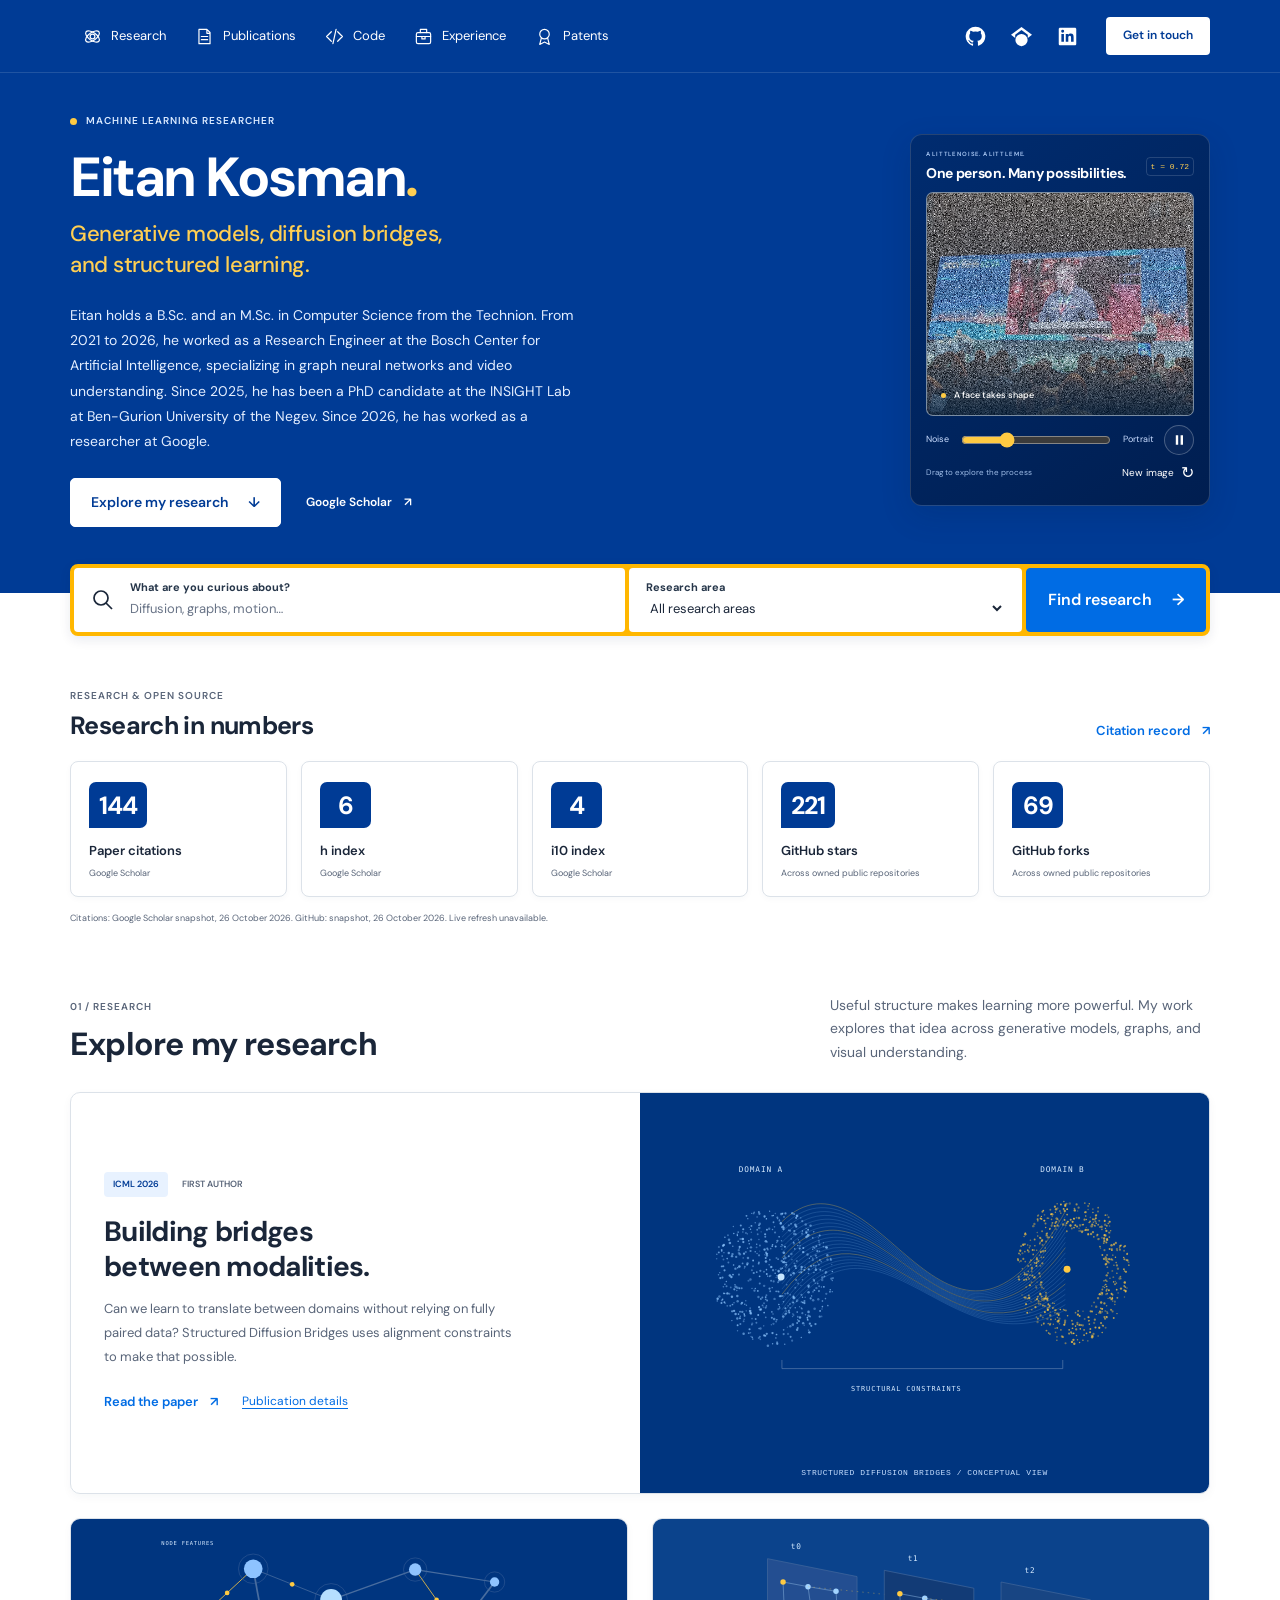
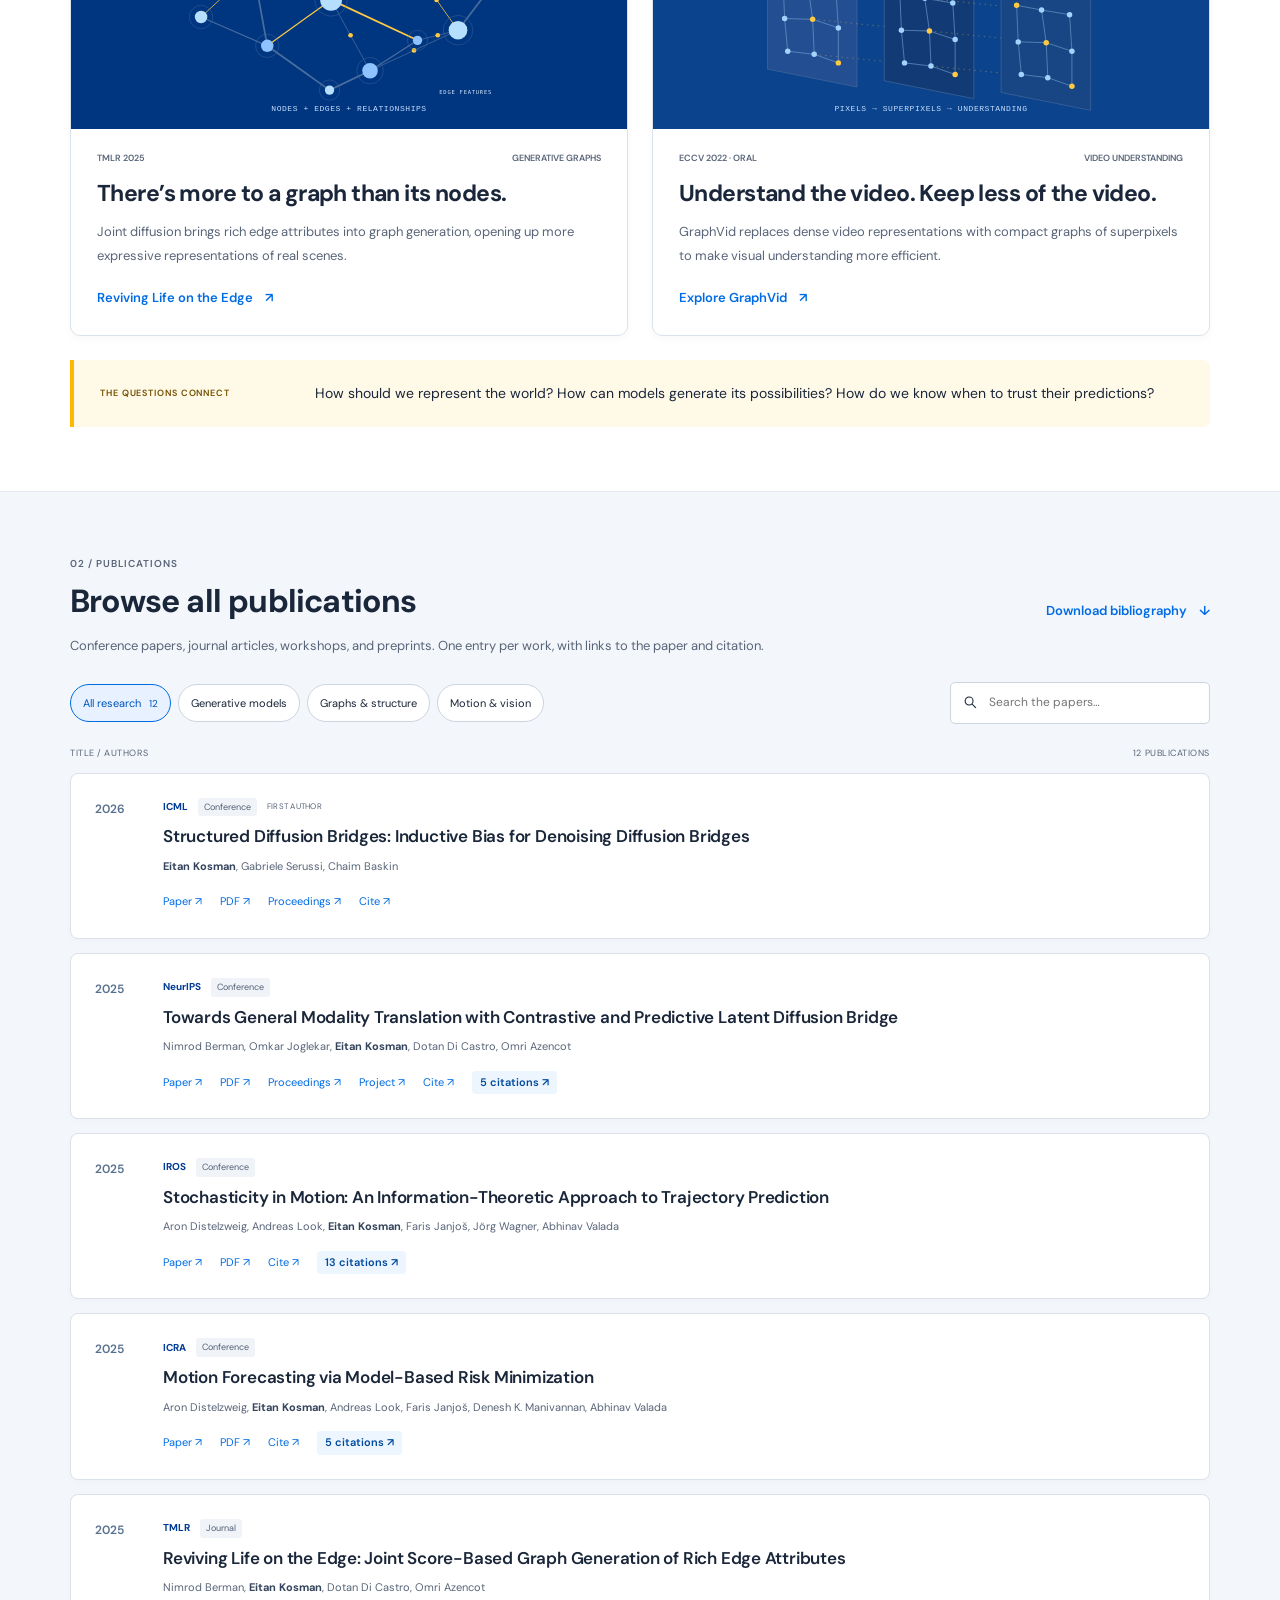
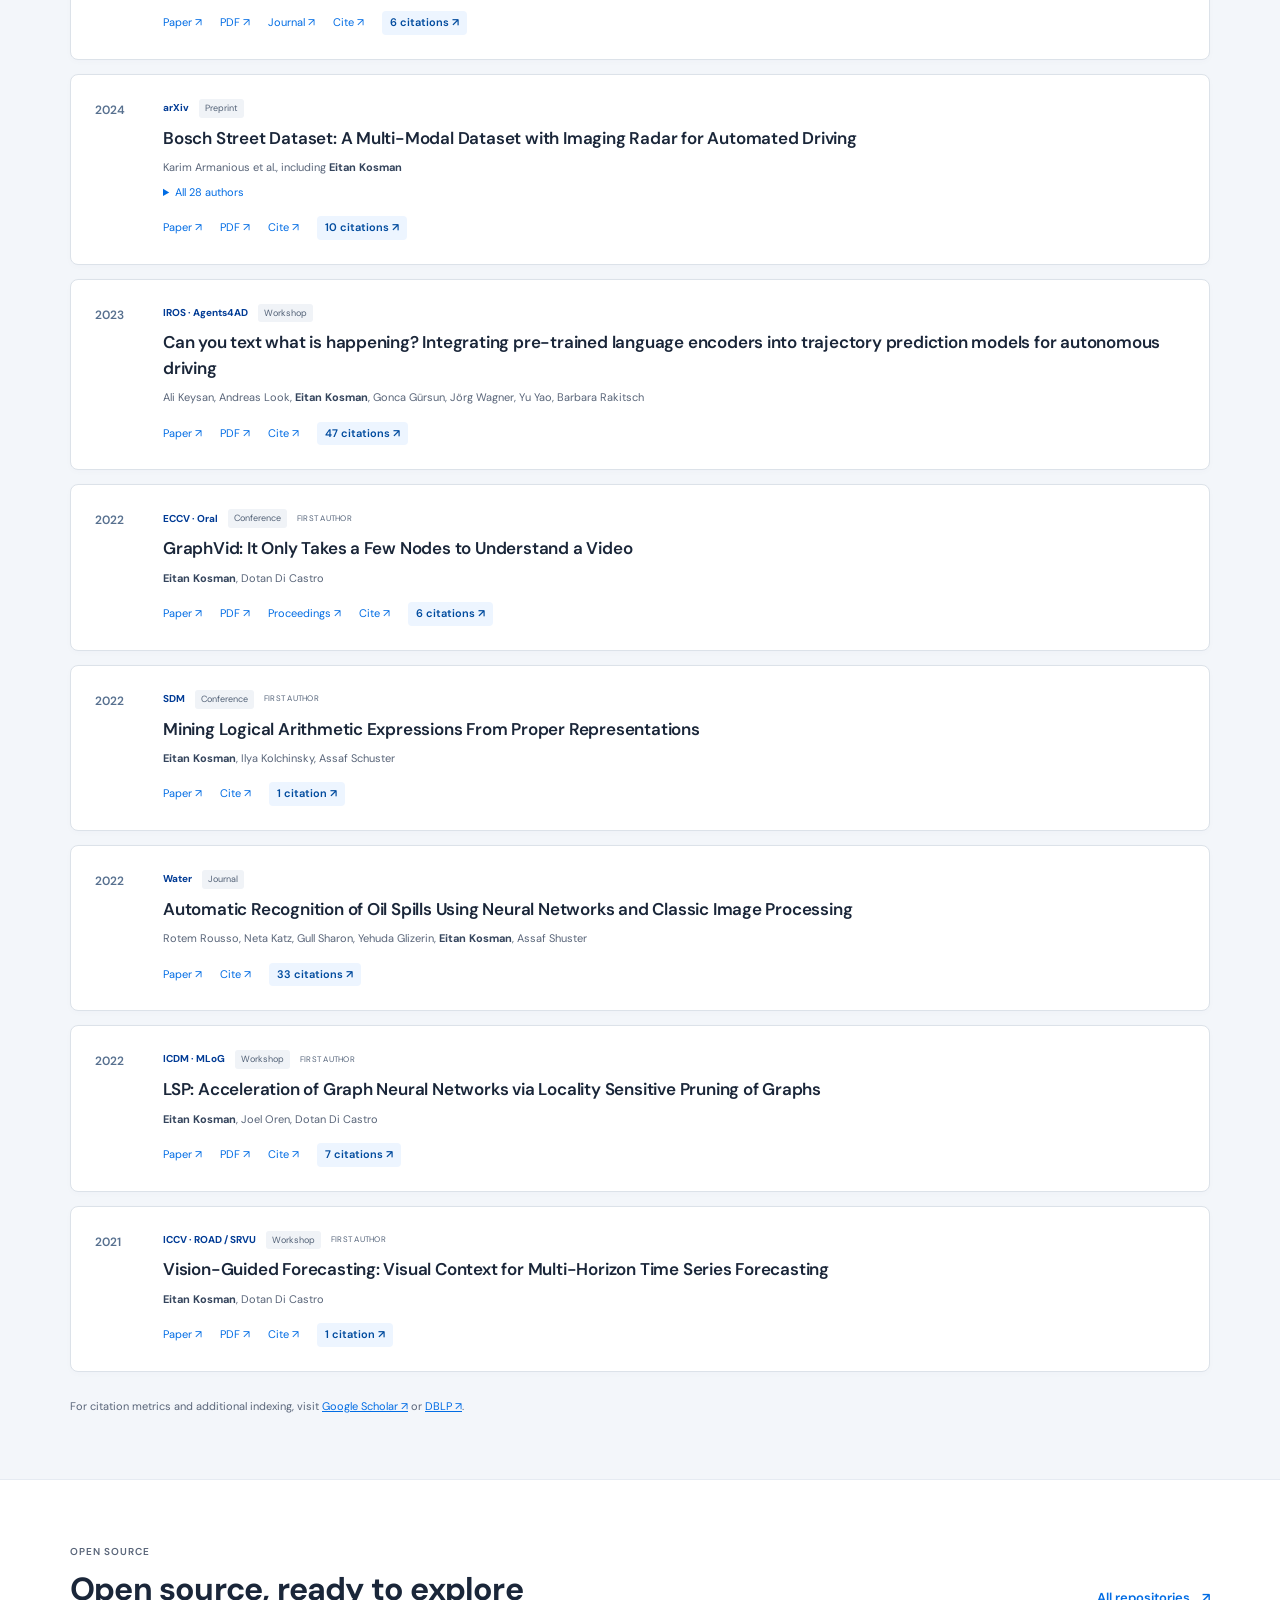
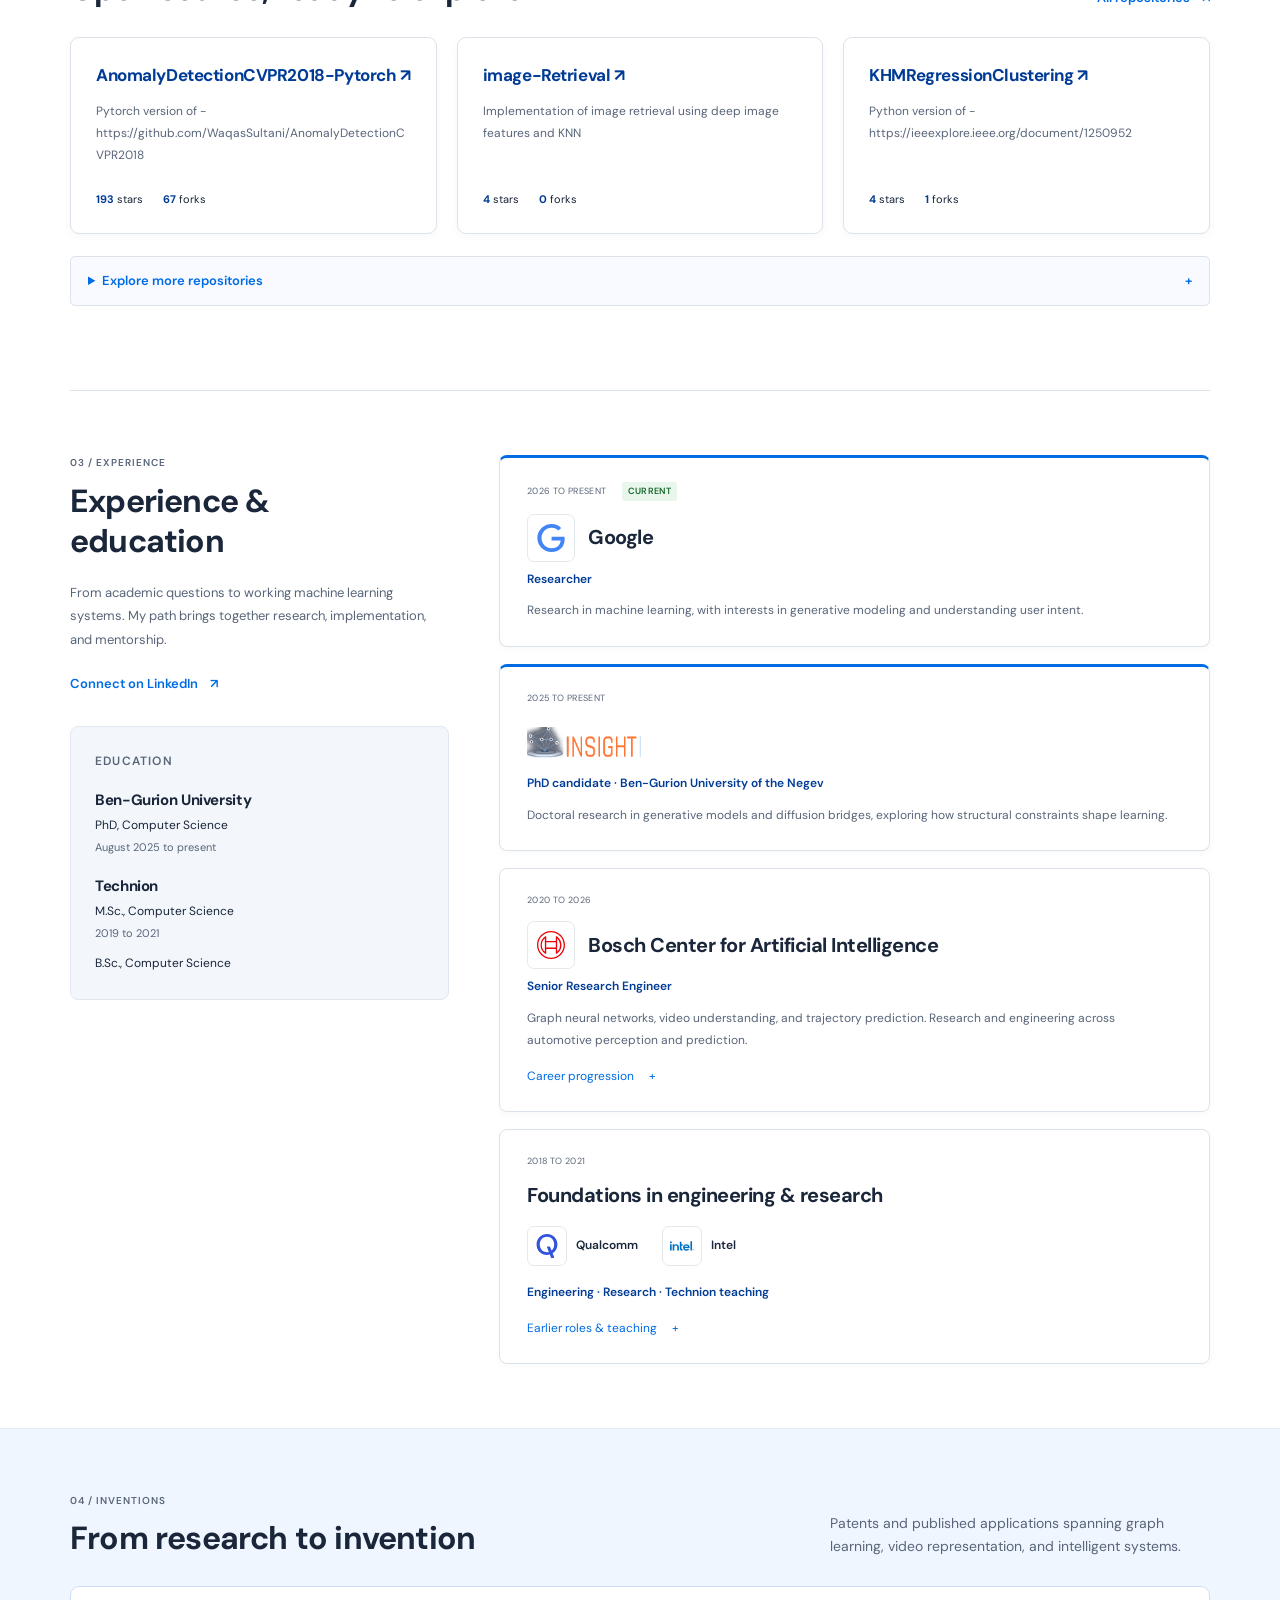
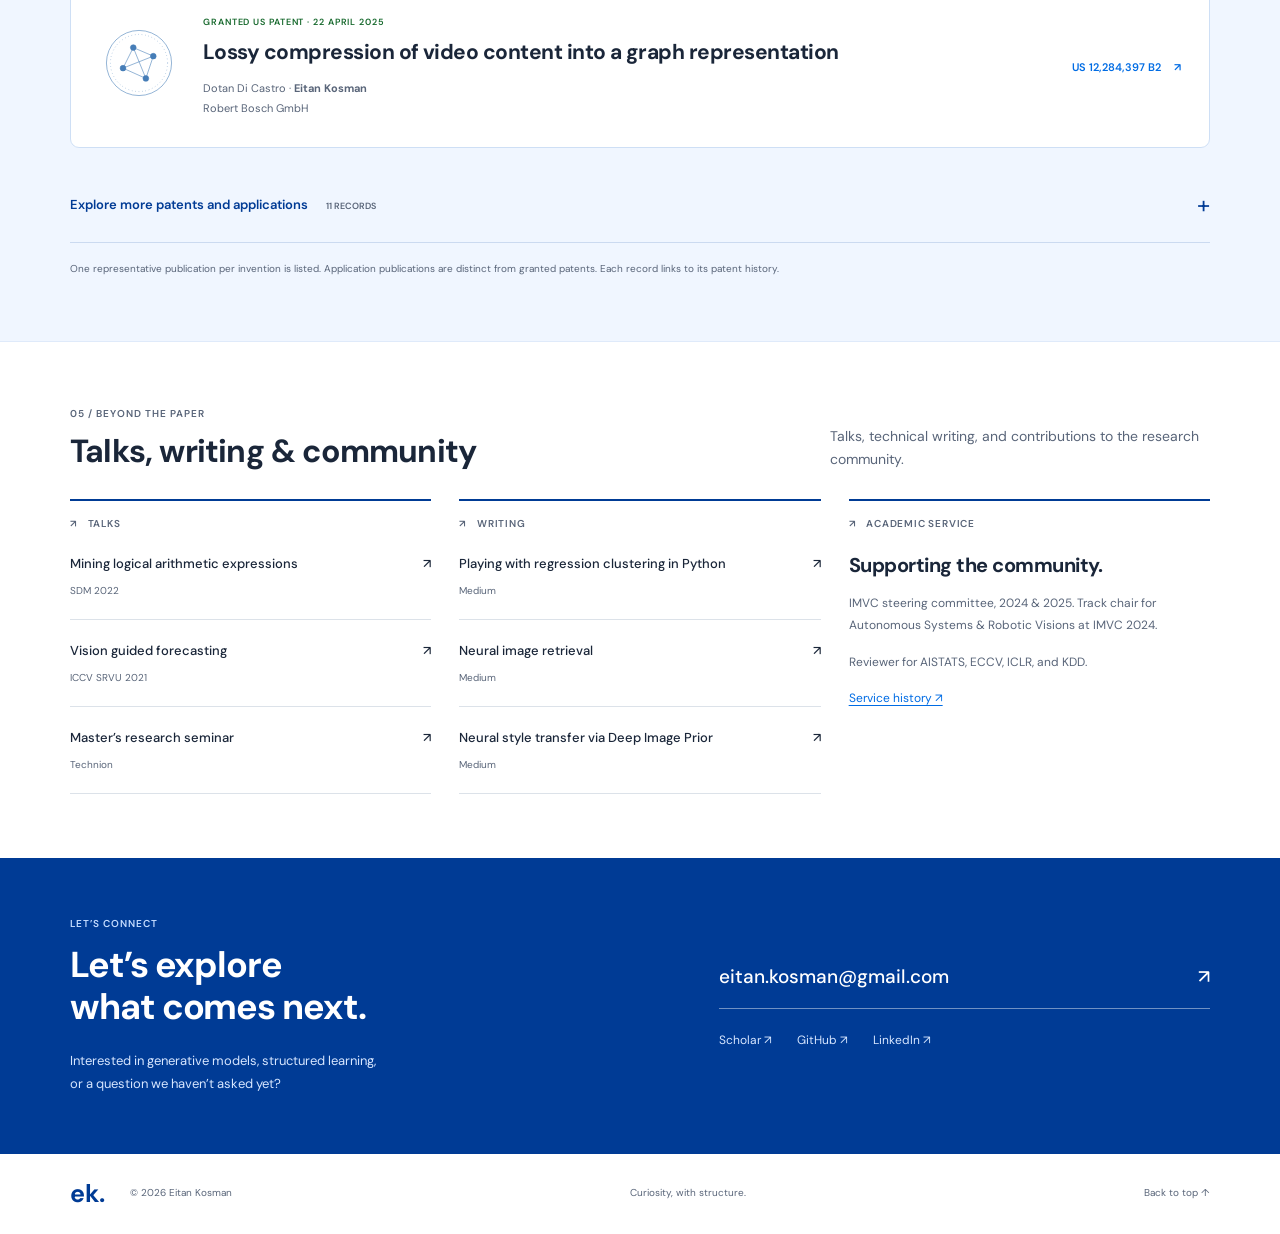
==== commit 5f53398d: "Automate website refreshes and propose research updates via PR" ====
--- a/index.html
+++ b/index.html
@@ -64,7 +64,7 @@
     <section id="impact" class="impact-section wrap" aria-labelledby="impact-title">
       <div class="impact-heading"><div><p class="eyebrow">RESEARCH &amp; OPEN SOURCE</p><h2 id="impact-title">Research in numbers</h2></div><a class="text-link" href="https://scholar.google.com/citations?user=c83p77gAAAAJ&amp;hl=en" target="_blank" rel="noopener noreferrer">Citation record <span aria-hidden="true">↗</span></a></div>
       <div class="impact-metrics"><a href="https://scholar.google.com/citations?user=c83p77gAAAAJ&amp;hl=en"><strong>144</strong><span>Paper citations</span><small>Google Scholar</small></a><a href="https://scholar.google.com/citations?user=c83p77gAAAAJ&amp;hl=en"><strong>6</strong><span>h index</span><small>Google Scholar</small></a><a href="https://scholar.google.com/citations?user=c83p77gAAAAJ&amp;hl=en"><strong>4</strong><span>i10 index</span><small>Google Scholar</small></a><a href="https://github.com/ekosman?tab=repositories"><strong id="total-stars">221</strong><span>GitHub stars</span><small>Across owned public repositories</small></a><a href="https://github.com/ekosman?tab=repositories"><strong id="total-forks">69</strong><span>GitHub forks</span><small>Across owned public repositories</small></a></div>
-      <p class="metrics-note">Citations: Google Scholar snapshot, 26 October 2026. <span id="github-metrics-status">GitHub: snapshot, 26 October 2026.</span></p>
+      <p class="metrics-note">Citations: Google Scholar snapshot, 26 October 2026. <span id="github-metrics-status" data-snapshot="26 October 2026">GitHub: snapshot, 26 October 2026.</span></p>
     </section>
 
     <section id="research" class="section wrap" aria-labelledby="research-title">
@@ -88,7 +88,7 @@
       <div id="publication-list"><article class="publication" id="pub-sdb" data-topics="Generative models">
       <div class="pub-year">2026</div><div class="pub-body"><div class="pub-topline"><span class="pub-venue">ICML</span><span class="pub-type">Conference</span><span class="pub-first">FIRST AUTHOR</span></div><h3><a href="https://proceedings.mlr.press/v306/kosman26a.html" target="_blank" rel="noopener noreferrer">Structured Diffusion Bridges: Inductive Bias for Denoising Diffusion Bridges</a></h3><div class="pub-authors"><strong>Eitan Kosman</strong>, Gabriele Serussi, Chaim Baskin</div><div class="pub-links"><a href="https://arxiv.org/abs/2605.02973" target="_blank" rel="noopener noreferrer">Paper ↗</a><a href="https://arxiv.org/pdf/2605.02973" target="_blank" rel="noopener noreferrer">PDF ↗</a><a href="https://proceedings.mlr.press/v306/kosman26a.html" target="_blank" rel="noopener noreferrer">Proceedings ↗</a><button class="js-only" type="button" data-cite="sdb" aria-label="Cite Structured Diffusion Bridges: Inductive Bias for Denoising Diffusion Bridges">Cite ↗</button></div></div></article>
 <article class="publication" id="pub-latent-bridge" data-topics="Generative models">
-      <div class="pub-year">2025</div><div class="pub-body"><div class="pub-topline"><span class="pub-venue">NeurIPS</span><span class="pub-type">Conference</span></div><h3><a href="https://arxiv.org/abs/2510.20819" target="_blank" rel="noopener noreferrer">Towards General Modality Translation with Contrastive and Predictive Latent Diffusion Bridge</a></h3><div class="pub-authors">Nimrod Berman, Omkar Joglekar, <strong>Eitan Kosman</strong>, Dotan Di Castro, Omri Azencot</div><div class="pub-links"><a href="https://arxiv.org/abs/2510.20819" target="_blank" rel="noopener noreferrer">Paper ↗</a><a href="https://arxiv.org/pdf/2510.20819" target="_blank" rel="noopener noreferrer">PDF ↗</a><a href="https://sites.google.com/view/lddbm/home" target="_blank" rel="noopener noreferrer">Project ↗</a><button class="js-only" type="button" data-cite="latent-bridge" aria-label="Cite Towards General Modality Translation with Contrastive and Predictive Latent Diffusion Bridge">Cite ↗</button><a class="citation-count" href="https://scholar.google.com/scholar?oi=bibs&amp;hl=en&amp;oe=ASCII&amp;cites=7215072998878705583" target="_blank" rel="noopener noreferrer" title="Google Scholar snapshot, 2026-10-26">5 citations ↗</a></div></div></article>
+      <div class="pub-year">2025</div><div class="pub-body"><div class="pub-topline"><span class="pub-venue">NeurIPS</span><span class="pub-type">Conference</span></div><h3><a href="https://papers.nips.cc/paper_files/paper/2025/hash/d5470483dd38f71f7bd9e68ce1b94145-Abstract-Conference.html" target="_blank" rel="noopener noreferrer">Towards General Modality Translation with Contrastive and Predictive Latent Diffusion Bridge</a></h3><div class="pub-authors">Nimrod Berman, Omkar Joglekar, <strong>Eitan Kosman</strong>, Dotan Di Castro, Omri Azencot</div><div class="pub-links"><a href="https://arxiv.org/abs/2510.20819" target="_blank" rel="noopener noreferrer">Paper ↗</a><a href="https://arxiv.org/pdf/2510.20819" target="_blank" rel="noopener noreferrer">PDF ↗</a><a href="https://papers.nips.cc/paper_files/paper/2025/hash/d5470483dd38f71f7bd9e68ce1b94145-Abstract-Conference.html" target="_blank" rel="noopener noreferrer">Proceedings ↗</a><a href="https://sites.google.com/view/lddbm/home" target="_blank" rel="noopener noreferrer">Project ↗</a><button class="js-only" type="button" data-cite="latent-bridge" aria-label="Cite Towards General Modality Translation with Contrastive and Predictive Latent Diffusion Bridge">Cite ↗</button><a class="citation-count" href="https://scholar.google.com/scholar?oi=bibs&amp;hl=en&amp;oe=ASCII&amp;cites=7215072998878705583" target="_blank" rel="noopener noreferrer" title="Google Scholar snapshot, 2026-10-26">5 citations ↗</a></div></div></article>
 <article class="publication" id="pub-stochasticity" data-topics="Motion &amp; vision">
       <div class="pub-year">2025</div><div class="pub-body"><div class="pub-topline"><span class="pub-venue">IROS</span><span class="pub-type">Conference</span></div><h3><a href="https://arxiv.org/abs/2410.01628" target="_blank" rel="noopener noreferrer">Stochasticity in Motion: An Information-Theoretic Approach to Trajectory Prediction</a></h3><div class="pub-authors">Aron Distelzweig, Andreas Look, <strong>Eitan Kosman</strong>, Faris Janjoš, Jörg Wagner, Abhinav Valada</div><div class="pub-links"><a href="https://arxiv.org/abs/2410.01628" target="_blank" rel="noopener noreferrer">Paper ↗</a><a href="https://arxiv.org/pdf/2410.01628" target="_blank" rel="noopener noreferrer">PDF ↗</a><button class="js-only" type="button" data-cite="stochasticity" aria-label="Cite Stochasticity in Motion: An Information-Theoretic Approach to Trajectory Prediction">Cite ↗</button><a class="citation-count" href="https://scholar.google.com/scholar?oi=bibs&amp;hl=en&amp;oe=ASCII&amp;cites=7696117392303176862,999228022907012312" target="_blank" rel="noopener noreferrer" title="Google Scholar snapshot, 2026-10-26">13 citations ↗</a></div></div></article>
 <article class="publication" id="pub-motion-risk" data-topics="Motion &amp; vision">
@@ -128,7 +128,8 @@
     <section id="patents" class="section patent-section" aria-labelledby="patents-title"><div class="wrap">
       <div class="section-heading"><div><p class="eyebrow">04 / INVENTIONS</p><h2 id="patents-title">From research to invention</h2></div><p class="section-intro">Patents and published applications spanning graph learning, video representation, and intelligent systems.</p></div>
       <article class="patent-feature"><div class="patent-seal" aria-hidden="true"><svg viewBox="0 0 140 140"><circle cx="70" cy="70" r="57"/><circle cx="70" cy="70" r="50" stroke-dasharray="1 5"/><path d="M42 79 60 43 95 58 82 97 42 79 95 58M60 43l22 54"/><g><circle cx="42" cy="79" r="5"/><circle cx="60" cy="43" r="5"/><circle cx="95" cy="58" r="5"/><circle cx="82" cy="97" r="5"/></g></svg></div><div><p class="eyebrow">GRANTED US PATENT · 22 APRIL 2025</p><h3>Lossy compression of video content <br> into a graph representation</h3><p>Dotan Di Castro · <strong>Eitan Kosman</strong><br> Robert Bosch GmbH</p></div><a class="patent-number" href="https://patents.google.com/patent/US12284397B2/en" target="_blank" rel="noopener noreferrer">US 12,284,397 B2 <span aria-hidden="true">↗</span></a></article>
-      <details class="patent-archive"><summary><span>Explore all published applications <span class="count-label">10 RECORDS</span></span><span class="expand-icon" aria-hidden="true">+</span></summary><div class="patent-list"><a class="patent-entry" href="https://patents.google.com/patent/US20260070577A1/en" target="_blank" rel="noopener noreferrer"><div class="patent-id">US20260070577A1<span>2026 · Published application</span></div><div><h4>Computer-implemented method for generating a control command for an autonomous vehicle</h4><p>Ali Keysan · Barbara Rakitsch · Andreas Look · <strong>Eitan Kosman</strong></p></div><span aria-hidden="true">↗</span></a>
+      <details class="patent-archive"><summary><span>Explore more patents and applications <span class="count-label">11 RECORDS</span></span><span class="expand-icon" aria-hidden="true">+</span></summary><div class="patent-list"><a class="patent-entry" href="https://patents.google.com/patent/US20260080284A1/en" target="_blank" rel="noopener noreferrer"><div class="patent-id">US20260080284A1<span>2026 · Published application</span></div><div><h4>Method for determining an uncertainty associated with trajectory predictions of a vehicle</h4><p>Aron Distelzweig · Andreas Look · <strong>Eitan Kosman</strong></p></div><span aria-hidden="true">↗</span></a>
+<a class="patent-entry" href="https://patents.google.com/patent/US20260070577A1/en" target="_blank" rel="noopener noreferrer"><div class="patent-id">US20260070577A1<span>2026 · Published application</span></div><div><h4>Computer-implemented method for generating a control command for an autonomous vehicle</h4><p>Ali Keysan · Barbara Rakitsch · Andreas Look · <strong>Eitan Kosman</strong></p></div><span aria-hidden="true">↗</span></a>
 <a class="patent-entry" href="https://patents.google.com/patent/US20260035020A1/en" target="_blank" rel="noopener noreferrer"><div class="patent-id">US20260035020A1<span>2026 · Published application</span></div><div><h4>Method for ascertaining potential trajectories when controlling a robot device</h4><p>Aron Distelzweig · Andreas Look · <strong>Eitan Kosman</strong></p></div><span aria-hidden="true">↗</span></a>
 <a class="patent-entry" href="https://patents.google.com/patent/US20250272546A1/en" target="_blank" rel="noopener noreferrer"><div class="patent-id">US20250272546A1<span>2025 · Published application</span></div><div><h4>Using diffusion model to generate graph data</h4><p><strong>Eitan Kosman</strong> · Dotan Di Castro · Nimrod Berman</p></div><span aria-hidden="true">↗</span></a>
 <a class="patent-entry" href="https://patents.google.com/patent/US20250103883A1/en" target="_blank" rel="noopener noreferrer"><div class="patent-id">US20250103883A1<span>2025 · Published application</span></div><div><h4>Device and method for driving assisting or autonomous driving functions</h4><p>Gonca Guersun · Barbara Rakitsch · <strong>Eitan Kosman</strong> · Joerg Wagner · Michael Herman · Yu Yao</p></div><span aria-hidden="true">↗</span></a>
@@ -154,6 +155,6 @@
   </main>
   <footer class="site-footer wrap"><a class="footer-brand" href="#top">ek.</a><span>© <span id="current-year">2026</span> Eitan Kosman</span><span>Curiosity, with structure.</span><a href="#top">Back to top ↑</a></footer>
   <dialog id="citation-dialog" aria-labelledby="citation-title"><div class="dialog-header"><div><p class="eyebrow">REFERENCE</p><h2 id="citation-title">Cite this work.</h2></div><button id="close-citation" class="icon-button" type="button" aria-label="Close citation">×</button></div><p id="citation-paper-title"></p><label class="sr-only" for="citation-text">BibTeX citation</label><textarea id="citation-text" readonly spellcheck="false"></textarea><div class="dialog-actions"><button id="copy-citation" class="button button-dark" type="button">Copy BibTeX</button><a class="text-link" id="download-citation" download>Download .bib ↓</a></div><p id="citation-status" role="status" aria-live="polite"></p></dialog>
-  <script type="application/json" id="citation-data">{"sdb": {"title": "Structured Diffusion Bridges: Inductive Bias for Denoising Diffusion Bridges", "bibtex": "@inproceedings{kosman2026sdb,\n  title = {Structured Diffusion Bridges: Inductive Bias for Denoising Diffusion Bridges},\n  author = {Kosman, Eitan and Serussi, Gabriele and Baskin, Chaim},\n  year = {2026},\n  booktitle = {Proceedings of the 43rd International Conference on Machine Learning},\n  volume = {306},\n  pages = {60398--60429},\n  url = {https://proceedings.mlr.press/v306/kosman26a.html}\n}"}, "latent-bridge": {"title": "Towards General Modality Translation with Contrastive and Predictive Latent Diffusion Bridge", "bibtex": "@inproceedings{kosman2025latentbridge,\n  title = {Towards General Modality Translation with Contrastive and Predictive Latent Diffusion Bridge},\n  author = {Berman, Nimrod and Joglekar, Omkar and Kosman, Eitan and Di Castro, Dotan and Azencot, Omri},\n  year = {2025},\n  booktitle = {Advances in Neural Information Processing Systems},\n  url = {https://arxiv.org/abs/2510.20819}\n}"}, "stochasticity": {"title": "Stochasticity in Motion: An Information-Theoretic Approach to Trajectory Prediction", "bibtex": "@inproceedings{kosman2025stochasticity,\n  title = {Stochasticity in Motion: An Information-Theoretic Approach to Trajectory Prediction},\n  author = {Distelzweig, Aron and Look, Andreas and Kosman, Eitan and Janjoš, Faris and Wagner, Jörg and Valada, Abhinav},\n  year = {2025},\n  booktitle = {IEEE/RSJ International Conference on Intelligent Robots and Systems},\n  pages = {6211--6218},\n  url = {https://arxiv.org/abs/2410.01628}\n}"}, "motion-risk": {"title": "Motion Forecasting via Model-Based Risk Minimization", "bibtex": "@inproceedings{kosman2025motionrisk,\n  title = {Motion Forecasting via Model-Based Risk Minimization},\n  author = {Distelzweig, Aron and Kosman, Eitan and Look, Andreas and Janjoš, Faris and Manivannan, Denesh K. and Valada, Abhinav},\n  year = {2025},\n  booktitle = {IEEE International Conference on Robotics and Automation},\n  pages = {7011--7018},\n  url = {https://arxiv.org/abs/2409.10585}\n}"}, "edge": {"title": "Reviving Life on the Edge: Joint Score-Based Graph Generation of Rich Edge Attributes", "bibtex": "@article{kosman2025edge,\n  title = {Reviving Life on the Edge: Joint Score-Based Graph Generation of Rich Edge Attributes},\n  author = {Berman, Nimrod and Kosman, Eitan and Di Castro, Dotan and Azencot, Omri},\n  year = {2025},\n  journal = {Transactions on Machine Learning Research},\n  url = {https://openreview.net/forum?id=pxdSm7PW5Q}\n}"}, "bosch-street": {"title": "Bosch Street Dataset: A Multi-Modal Dataset with Imaging Radar for Automated Driving", "bibtex": "@article{kosman2024boschstreet,\n  title = {Bosch Street Dataset: A Multi-Modal Dataset with Imaging Radar for Automated Driving},\n  author = {Armanious, Karim and Quach, Maurice and Ulrich, Michael and Winterling, Timo and Friesen, Johannes and Braun, Sascha and Jenet, Daniel and Feldman, Yuri and Kosman, Eitan and Rapp, Philipp and Fischer, Volker and Sons, Marc and Kohns, Lukas and Eckstein, Daniel and Egbert, Daniela and Letsch, Simone and Voege, Corinna and Huttner, Felix and Bartler, Alexander and Maiwald, Robert and Lin, Yancong and Rüegg, Ulf and Gläser, Claudius and Bischoff, Bastian and Freess, Jascha and Haug, Karsten and Klee, Kathrin and Caesar, Holger},\n  year = {2024},\n  journal = {arXiv preprint arXiv:2407.12803},\n  url = {https://arxiv.org/abs/2407.12803}\n}"}, "text-trajectory": {"title": "Can you text what is happening? Integrating pre-trained language encoders into trajectory prediction models for autonomous driving", "bibtex": "@inproceedings{kosman2023texttrajectory,\n  title = {Can you text what is happening? Integrating pre-trained language encoders into trajectory prediction models for autonomous driving},\n  author = {Keysan, Ali and Look, Andreas and Kosman, Eitan and Gürsun, Gonca and Wagner, Jörg and Yao, Yu and Rakitsch, Barbara},\n  year = {2023},\n  booktitle = {Agents4AD Workshop at IROS},\n  url = {https://arxiv.org/abs/2309.05282}\n}"}, "graphvid": {"title": "GraphVid: It Only Takes a Few Nodes to Understand a Video", "bibtex": "@inproceedings{kosman2022graphvid,\n  title = {GraphVid: It Only Takes a Few Nodes to Understand a Video},\n  author = {Kosman, Eitan and Di Castro, Dotan},\n  year = {2022},\n  booktitle = {Computer Vision – ECCV 2022},\n  pages = {195--212},\n  doi = {10.1007/978-3-031-19833-5_12},\n  url = {https://www.ecva.net/papers/eccv_2022/papers_ECCV/html/4861_ECCV_2022_paper.php}\n}"}, "mining": {"title": "Mining Logical Arithmetic Expressions From Proper Representations", "bibtex": "@inproceedings{kosman2022mining,\n  title = {Mining Logical Arithmetic Expressions From Proper Representations},\n  author = {Kosman, Eitan and Kolchinsky, Ilya and Schuster, Assaf},\n  year = {2022},\n  booktitle = {Proceedings of the 2022 SIAM International Conference on Data Mining},\n  pages = {621--629},\n  doi = {10.1137/1.9781611977172.70},\n  url = {https://epubs.siam.org/doi/10.1137/1.9781611977172.70}\n}"}, "oil-spills": {"title": "Automatic Recognition of Oil Spills Using Neural Networks and Classic Image Processing", "bibtex": "@article{kosman2022oilspills,\n  title = {Automatic Recognition of Oil Spills Using Neural Networks and Classic Image Processing},\n  author = {Rousso, Rotem and Katz, Neta and Sharon, Gull and Glizerin, Yehuda and Kosman, Eitan and Shuster, Assaf},\n  year = {2022},\n  journal = {Water},\n  volume = {14},\n  number = {7},\n  pages = {1127},\n  doi = {10.3390/w14071127},\n  url = {https://www.mdpi.com/2073-4441/14/7/1127}\n}"}, "lsp": {"title": "LSP: Acceleration of Graph Neural Networks via Locality Sensitive Pruning of Graphs", "bibtex": "@inproceedings{kosman2022lsp,\n  title = {LSP: Acceleration of Graph Neural Networks via Locality Sensitive Pruning of Graphs},\n  author = {Kosman, Eitan and Oren, Joel and Di Castro, Dotan},\n  year = {2022},\n  booktitle = {IEEE International Conference on Data Mining Workshops},\n  pages = {690--697},\n  url = {https://arxiv.org/abs/2111.05694}\n}"}, "vision-forecasting": {"title": "Vision-Guided Forecasting: Visual Context for Multi-Horizon Time Series Forecasting", "bibtex": "@inproceedings{kosman2021visionforecasting,\n  title = {Vision-Guided Forecasting: Visual Context for Multi-Horizon Time Series Forecasting},\n  author = {Kosman, Eitan and Di Castro, Dotan},\n  year = {2021},\n  booktitle = {ROAD / SRVU Workshop at ICCV},\n  url = {https://arxiv.org/abs/2107.12674}\n}"}}</script>
+  <script type="application/json" id="citation-data">{"sdb": {"title": "Structured Diffusion Bridges: Inductive Bias for Denoising Diffusion Bridges", "bibtex": "@inproceedings{kosman2026sdb,\n  title = {Structured Diffusion Bridges: Inductive Bias for Denoising Diffusion Bridges},\n  author = {Kosman, Eitan and Serussi, Gabriele and Baskin, Chaim},\n  year = {2026},\n  booktitle = {Proceedings of the 43rd International Conference on Machine Learning},\n  volume = {306},\n  pages = {60398--60429},\n  url = {https://proceedings.mlr.press/v306/kosman26a.html}\n}"}, "latent-bridge": {"title": "Towards General Modality Translation with Contrastive and Predictive Latent Diffusion Bridge", "bibtex": "@inproceedings{kosman2025latentbridge,\n  title = {Towards General Modality Translation with Contrastive and Predictive Latent Diffusion Bridge},\n  author = {Berman, Nimrod and Joglekar, Omkar and Kosman, Eitan and Di Castro, Dotan and Azencot, Omri},\n  year = {2025},\n  booktitle = {Advances in Neural Information Processing Systems},\n  url = {https://papers.nips.cc/paper_files/paper/2025/hash/d5470483dd38f71f7bd9e68ce1b94145-Abstract-Conference.html}\n}"}, "stochasticity": {"title": "Stochasticity in Motion: An Information-Theoretic Approach to Trajectory Prediction", "bibtex": "@inproceedings{kosman2025stochasticity,\n  title = {Stochasticity in Motion: An Information-Theoretic Approach to Trajectory Prediction},\n  author = {Distelzweig, Aron and Look, Andreas and Kosman, Eitan and Janjoš, Faris and Wagner, Jörg and Valada, Abhinav},\n  year = {2025},\n  booktitle = {IEEE/RSJ International Conference on Intelligent Robots and Systems},\n  pages = {6211--6218},\n  url = {https://arxiv.org/abs/2410.01628}\n}"}, "motion-risk": {"title": "Motion Forecasting via Model-Based Risk Minimization", "bibtex": "@inproceedings{kosman2025motionrisk,\n  title = {Motion Forecasting via Model-Based Risk Minimization},\n  author = {Distelzweig, Aron and Kosman, Eitan and Look, Andreas and Janjoš, Faris and Manivannan, Denesh K. and Valada, Abhinav},\n  year = {2025},\n  booktitle = {IEEE International Conference on Robotics and Automation},\n  pages = {7011--7018},\n  url = {https://arxiv.org/abs/2409.10585}\n}"}, "edge": {"title": "Reviving Life on the Edge: Joint Score-Based Graph Generation of Rich Edge Attributes", "bibtex": "@article{kosman2025edge,\n  title = {Reviving Life on the Edge: Joint Score-Based Graph Generation of Rich Edge Attributes},\n  author = {Berman, Nimrod and Kosman, Eitan and Di Castro, Dotan and Azencot, Omri},\n  year = {2025},\n  journal = {Transactions on Machine Learning Research},\n  url = {https://openreview.net/forum?id=pxdSm7PW5Q}\n}"}, "bosch-street": {"title": "Bosch Street Dataset: A Multi-Modal Dataset with Imaging Radar for Automated Driving", "bibtex": "@article{kosman2024boschstreet,\n  title = {Bosch Street Dataset: A Multi-Modal Dataset with Imaging Radar for Automated Driving},\n  author = {Armanious, Karim and Quach, Maurice and Ulrich, Michael and Winterling, Timo and Friesen, Johannes and Braun, Sascha and Jenet, Daniel and Feldman, Yuri and Kosman, Eitan and Rapp, Philipp and Fischer, Volker and Sons, Marc and Kohns, Lukas and Eckstein, Daniel and Egbert, Daniela and Letsch, Simone and Voege, Corinna and Huttner, Felix and Bartler, Alexander and Maiwald, Robert and Lin, Yancong and Rüegg, Ulf and Gläser, Claudius and Bischoff, Bastian and Freess, Jascha and Haug, Karsten and Klee, Kathrin and Caesar, Holger},\n  year = {2024},\n  journal = {arXiv preprint arXiv:2407.12803},\n  url = {https://arxiv.org/abs/2407.12803}\n}"}, "text-trajectory": {"title": "Can you text what is happening? Integrating pre-trained language encoders into trajectory prediction models for autonomous driving", "bibtex": "@inproceedings{kosman2023texttrajectory,\n  title = {Can you text what is happening? Integrating pre-trained language encoders into trajectory prediction models for autonomous driving},\n  author = {Keysan, Ali and Look, Andreas and Kosman, Eitan and Gürsun, Gonca and Wagner, Jörg and Yao, Yu and Rakitsch, Barbara},\n  year = {2023},\n  booktitle = {Agents4AD Workshop at IROS},\n  url = {https://arxiv.org/abs/2309.05282}\n}"}, "graphvid": {"title": "GraphVid: It Only Takes a Few Nodes to Understand a Video", "bibtex": "@inproceedings{kosman2022graphvid,\n  title = {GraphVid: It Only Takes a Few Nodes to Understand a Video},\n  author = {Kosman, Eitan and Di Castro, Dotan},\n  year = {2022},\n  booktitle = {Computer Vision – ECCV 2022},\n  pages = {195--212},\n  doi = {10.1007/978-3-031-19833-5_12},\n  url = {https://www.ecva.net/papers/eccv_2022/papers_ECCV/html/4861_ECCV_2022_paper.php}\n}"}, "mining": {"title": "Mining Logical Arithmetic Expressions From Proper Representations", "bibtex": "@inproceedings{kosman2022mining,\n  title = {Mining Logical Arithmetic Expressions From Proper Representations},\n  author = {Kosman, Eitan and Kolchinsky, Ilya and Schuster, Assaf},\n  year = {2022},\n  booktitle = {Proceedings of the 2022 SIAM International Conference on Data Mining},\n  pages = {621--629},\n  doi = {10.1137/1.9781611977172.70},\n  url = {https://epubs.siam.org/doi/10.1137/1.9781611977172.70}\n}"}, "oil-spills": {"title": "Automatic Recognition of Oil Spills Using Neural Networks and Classic Image Processing", "bibtex": "@article{kosman2022oilspills,\n  title = {Automatic Recognition of Oil Spills Using Neural Networks and Classic Image Processing},\n  author = {Rousso, Rotem and Katz, Neta and Sharon, Gull and Glizerin, Yehuda and Kosman, Eitan and Shuster, Assaf},\n  year = {2022},\n  journal = {Water},\n  volume = {14},\n  number = {7},\n  pages = {1127},\n  doi = {10.3390/w14071127},\n  url = {https://www.mdpi.com/2073-4441/14/7/1127}\n}"}, "lsp": {"title": "LSP: Acceleration of Graph Neural Networks via Locality Sensitive Pruning of Graphs", "bibtex": "@inproceedings{kosman2022lsp,\n  title = {LSP: Acceleration of Graph Neural Networks via Locality Sensitive Pruning of Graphs},\n  author = {Kosman, Eitan and Oren, Joel and Di Castro, Dotan},\n  year = {2022},\n  booktitle = {IEEE International Conference on Data Mining Workshops},\n  pages = {690--697},\n  url = {https://arxiv.org/abs/2111.05694}\n}"}, "vision-forecasting": {"title": "Vision-Guided Forecasting: Visual Context for Multi-Horizon Time Series Forecasting", "bibtex": "@inproceedings{kosman2021visionforecasting,\n  title = {Vision-Guided Forecasting: Visual Context for Multi-Horizon Time Series Forecasting},\n  author = {Kosman, Eitan and Di Castro, Dotan},\n  year = {2021},\n  booktitle = {ROAD / SRVU Workshop at ICCV},\n  url = {https://arxiv.org/abs/2107.12674}\n}"}}</script>
 </body>
 </html>
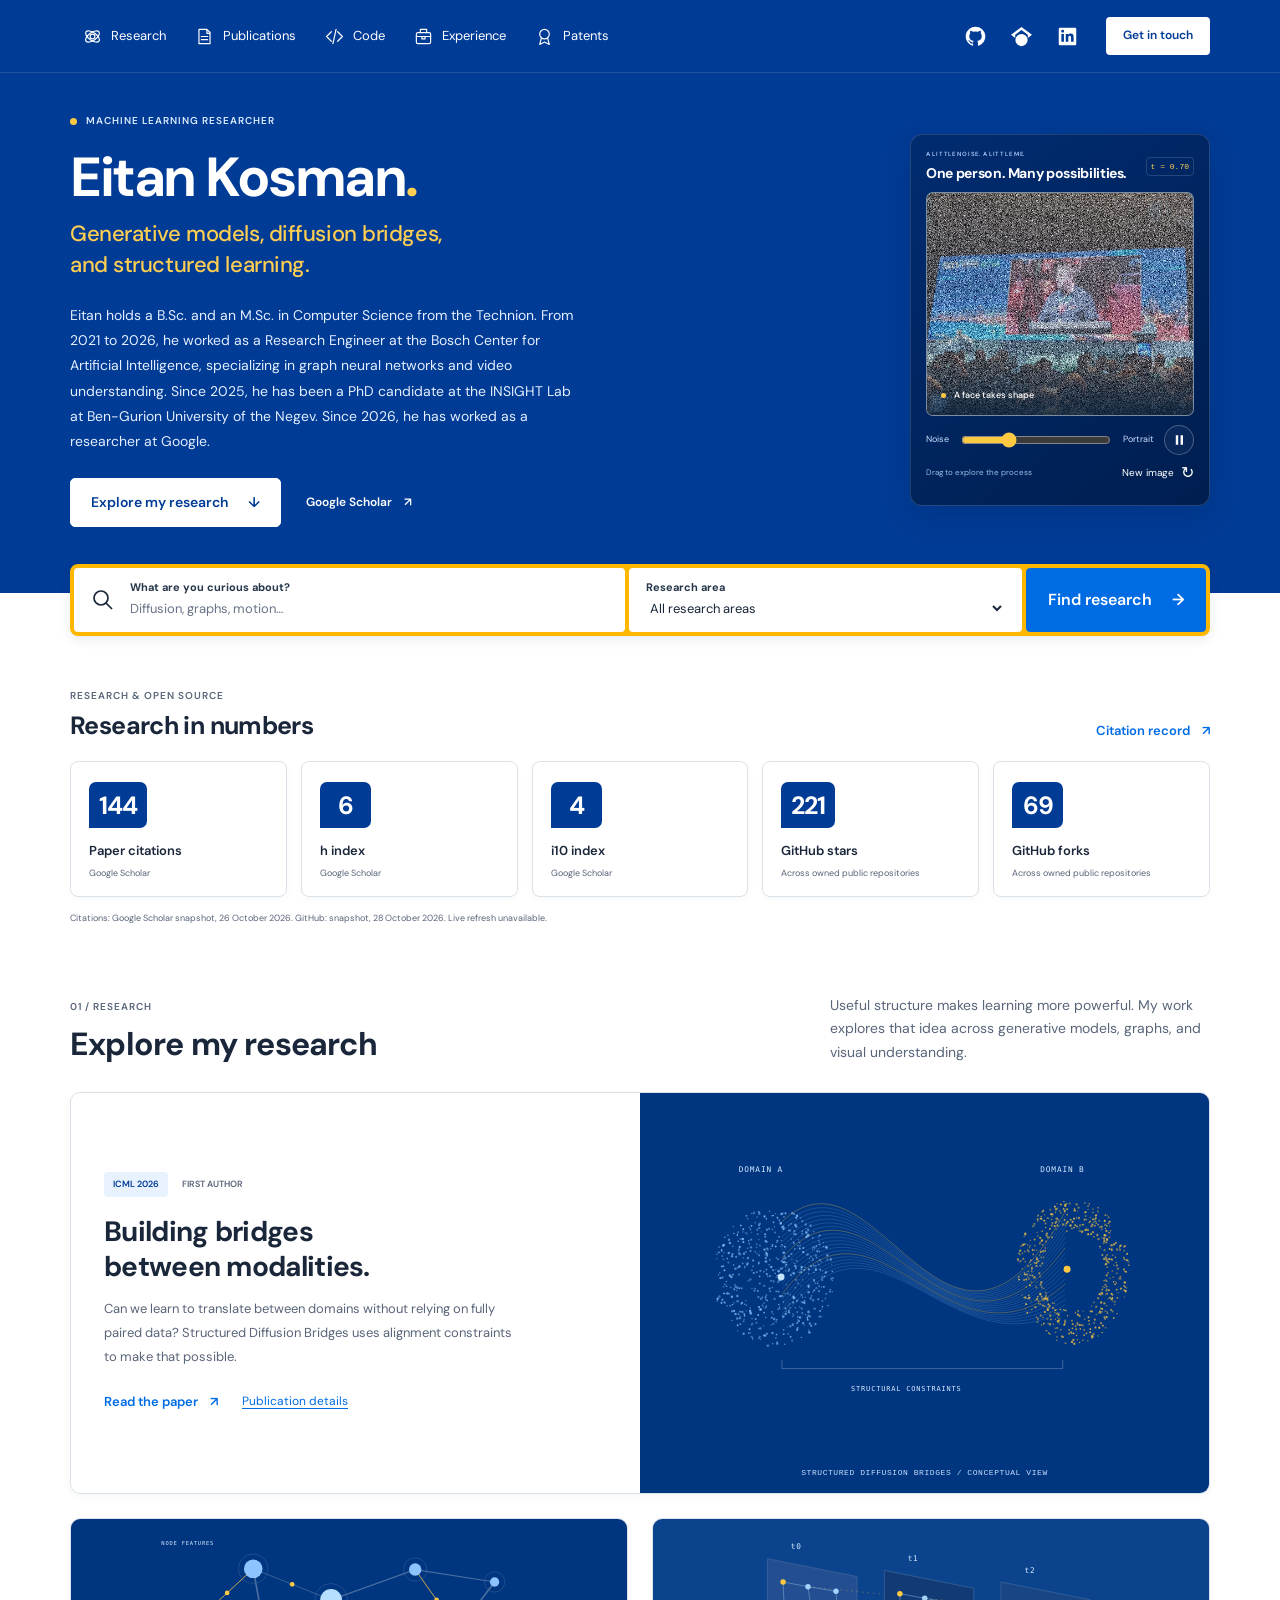
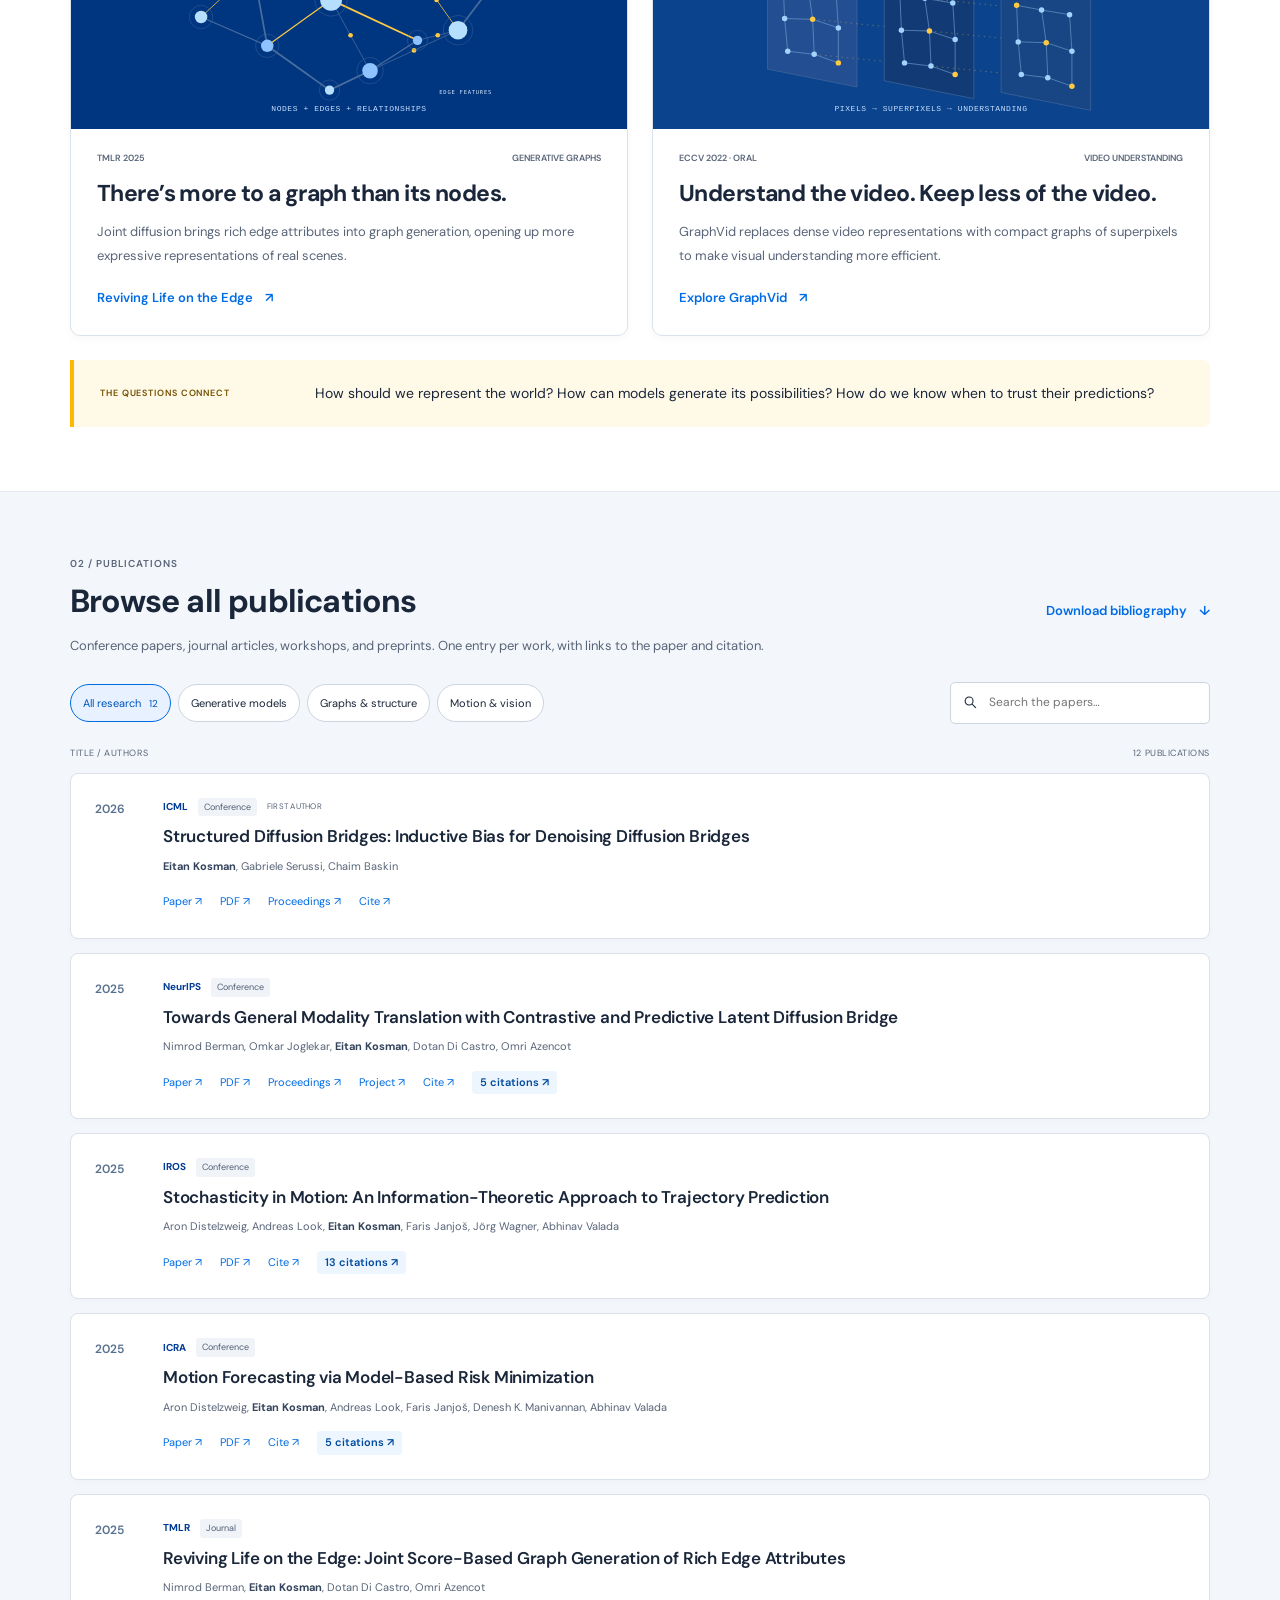
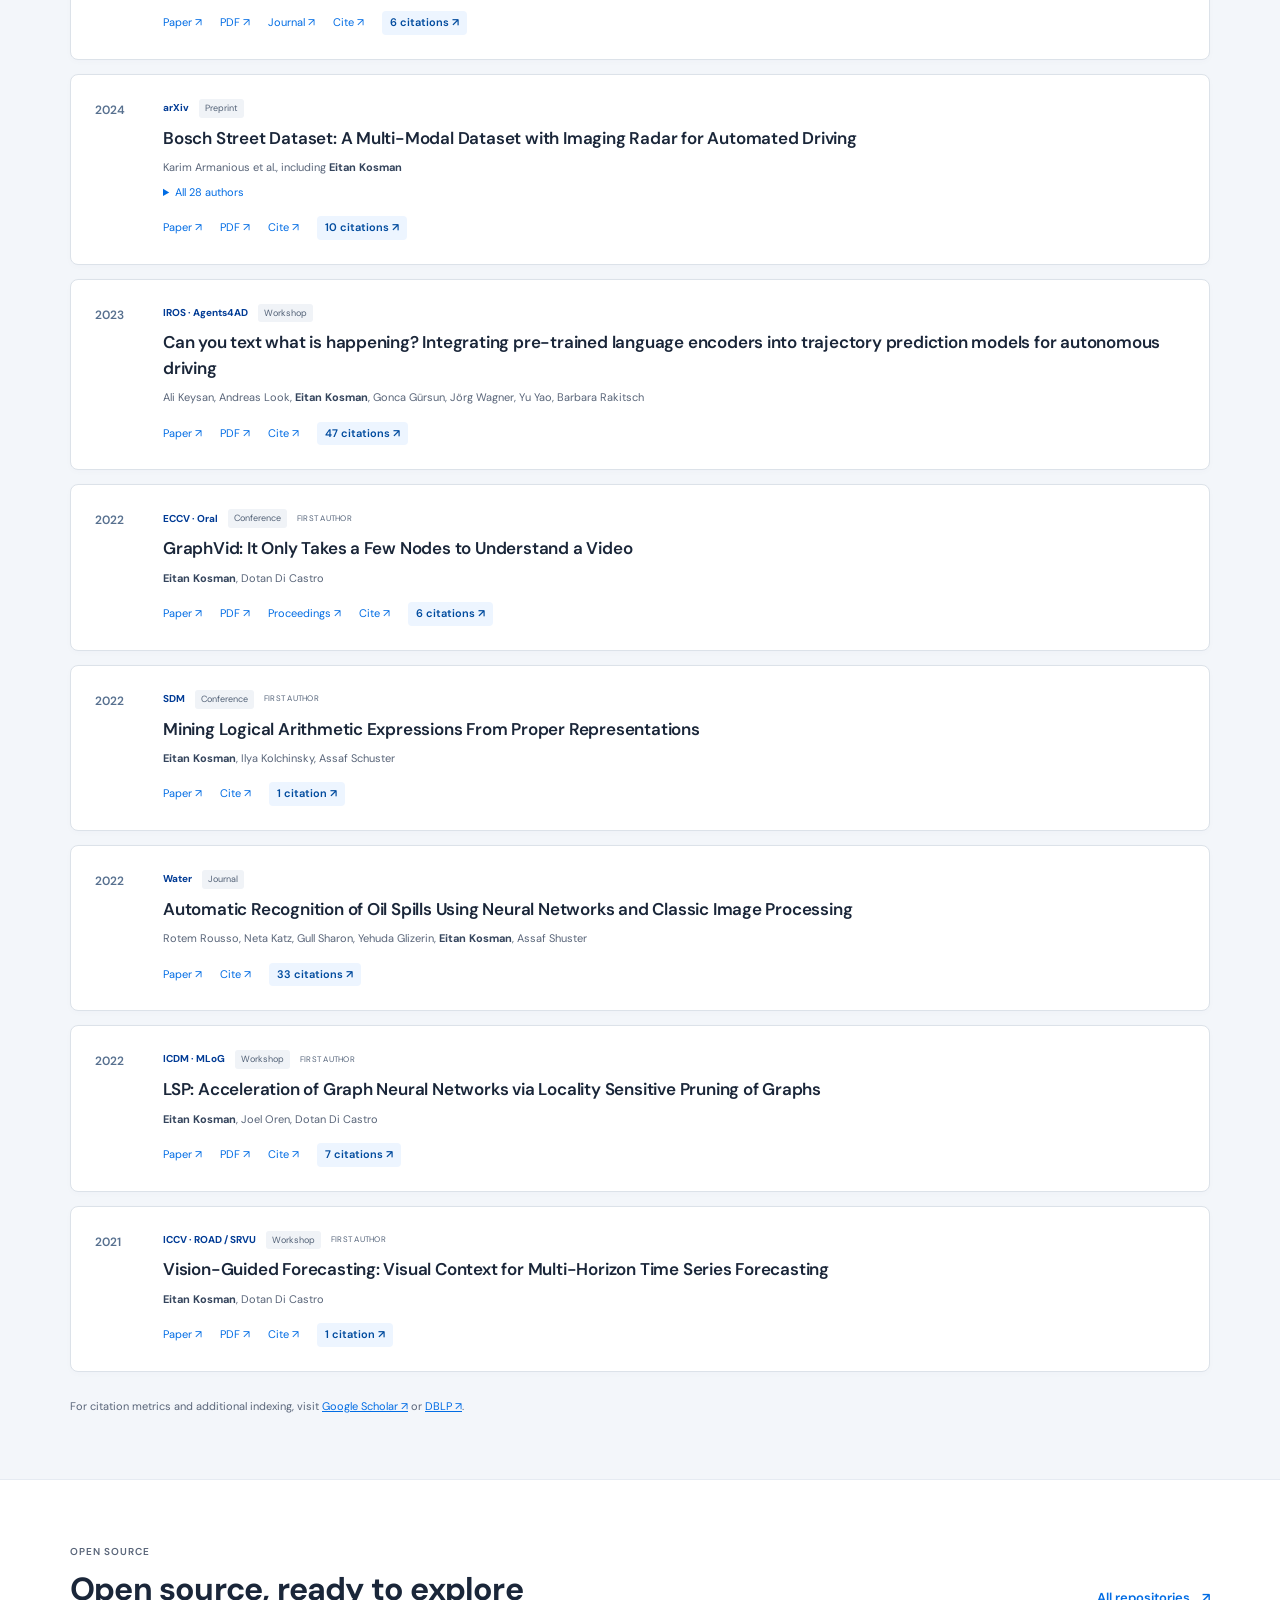
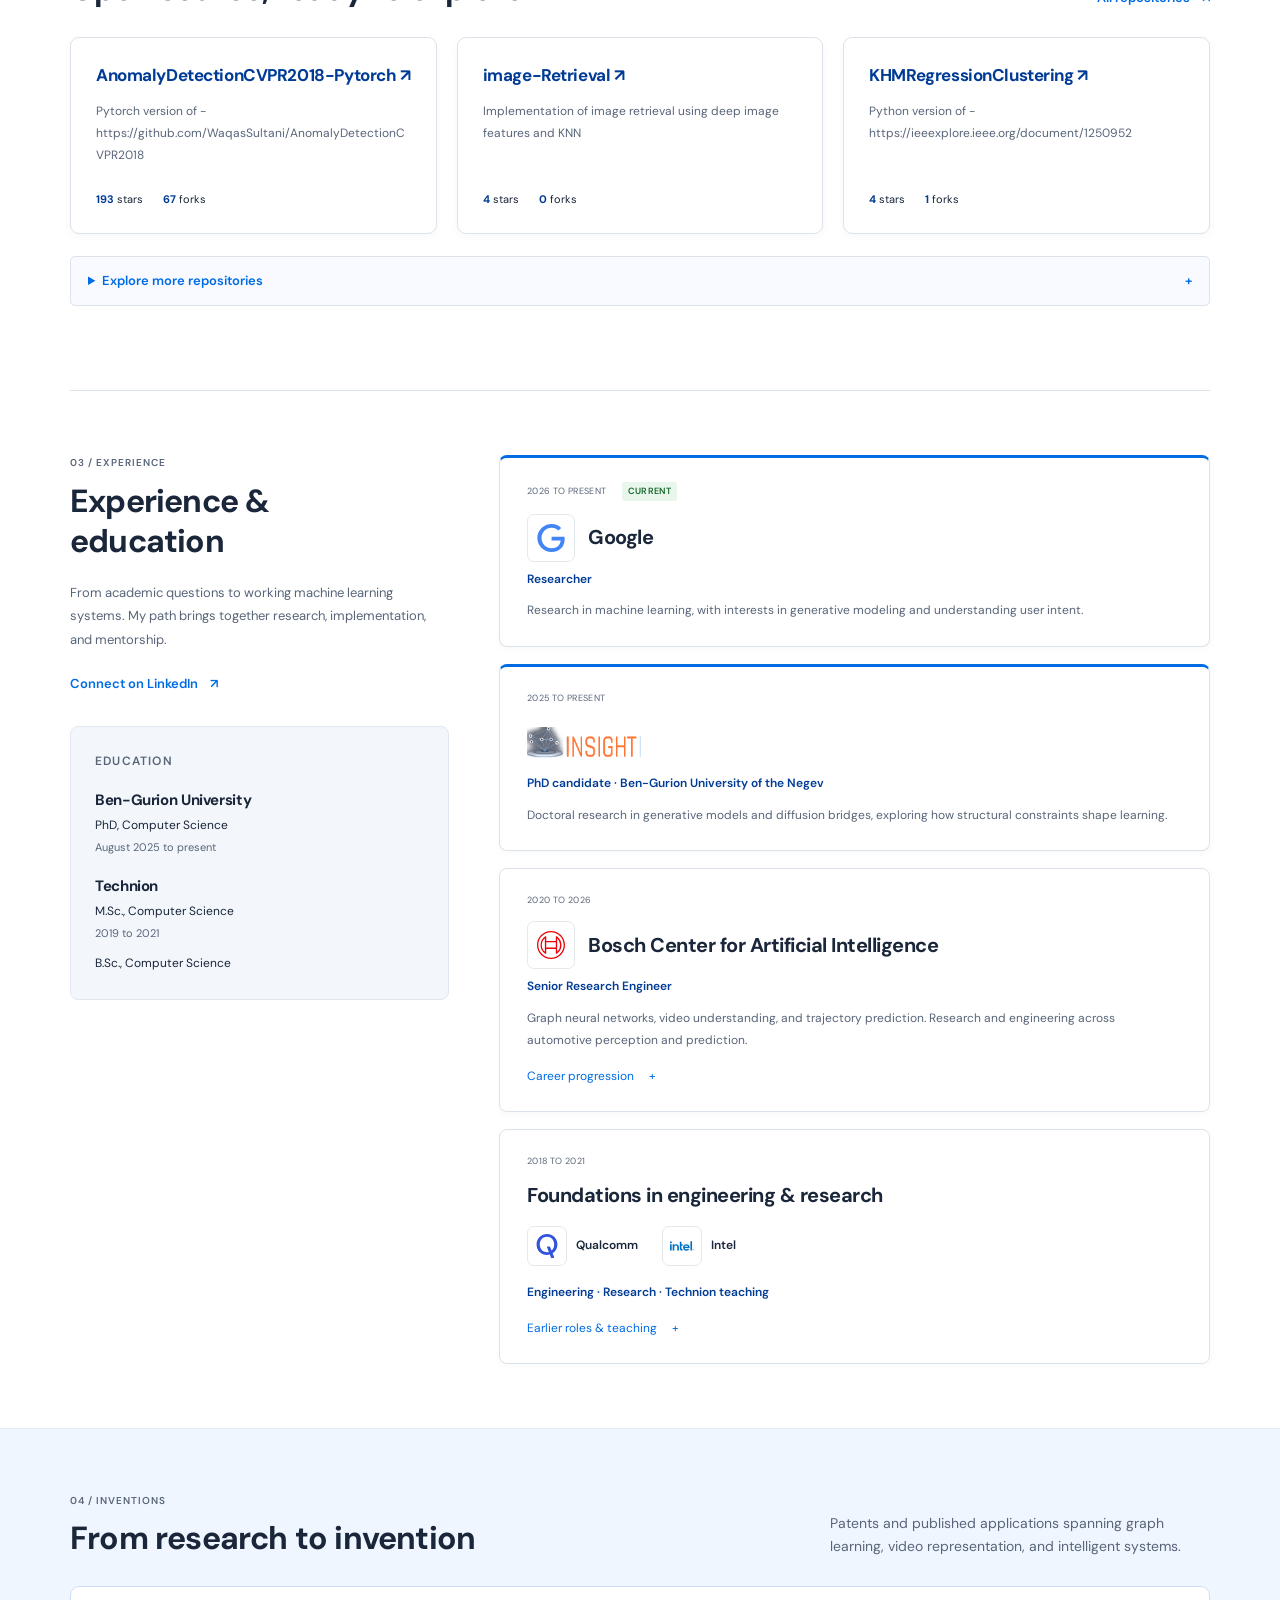
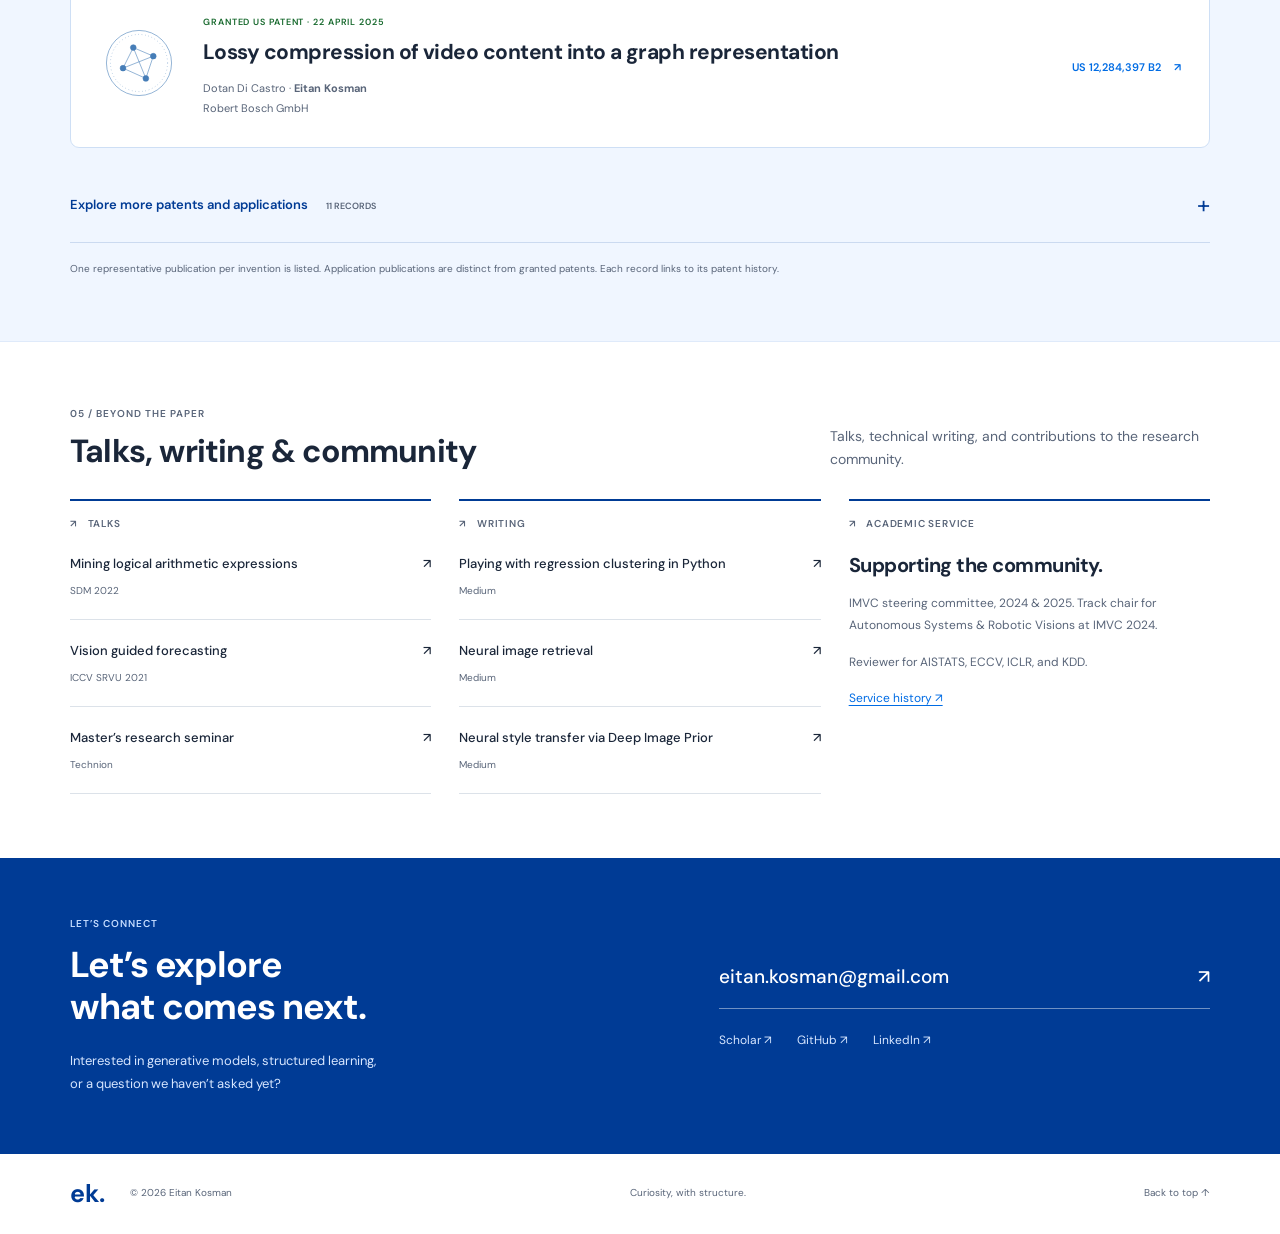
==== commit da591385: "Refresh research metrics" ====
--- a/index.html
+++ b/index.html
@@ -64,7 +64,7 @@
     <section id="impact" class="impact-section wrap" aria-labelledby="impact-title">
       <div class="impact-heading"><div><p class="eyebrow">RESEARCH &amp; OPEN SOURCE</p><h2 id="impact-title">Research in numbers</h2></div><a class="text-link" href="https://scholar.google.com/citations?user=c83p77gAAAAJ&amp;hl=en" target="_blank" rel="noopener noreferrer">Citation record <span aria-hidden="true">↗</span></a></div>
       <div class="impact-metrics"><a href="https://scholar.google.com/citations?user=c83p77gAAAAJ&amp;hl=en"><strong>144</strong><span>Paper citations</span><small>Google Scholar</small></a><a href="https://scholar.google.com/citations?user=c83p77gAAAAJ&amp;hl=en"><strong>6</strong><span>h index</span><small>Google Scholar</small></a><a href="https://scholar.google.com/citations?user=c83p77gAAAAJ&amp;hl=en"><strong>4</strong><span>i10 index</span><small>Google Scholar</small></a><a href="https://github.com/ekosman?tab=repositories"><strong id="total-stars">221</strong><span>GitHub stars</span><small>Across owned public repositories</small></a><a href="https://github.com/ekosman?tab=repositories"><strong id="total-forks">69</strong><span>GitHub forks</span><small>Across owned public repositories</small></a></div>
-      <p class="metrics-note">Citations: Google Scholar snapshot, 26 October 2026. <span id="github-metrics-status" data-snapshot="26 October 2026">GitHub: snapshot, 26 October 2026.</span></p>
+      <p class="metrics-note">Citations: Google Scholar snapshot, 26 October 2026. <span id="github-metrics-status" data-snapshot="28 October 2026">GitHub: snapshot, 28 October 2026.</span></p>
     </section>
 
     <section id="research" class="section wrap" aria-labelledby="research-title">
@@ -113,7 +113,7 @@
       <p class="archive-note">For citation metrics and additional indexing, visit <a href="https://scholar.google.com/citations?user=c83p77gAAAAJ&amp;hl=en" target="_blank" rel="noopener noreferrer">Google Scholar ↗</a> or <a href="https://dblp.org/pid/298/2651.html" target="_blank" rel="noopener noreferrer">DBLP ↗</a>.</p>
     </div></section>
 
-    <section id="code" class="section wrap" aria-labelledby="code-title"><div class="section-heading"><div><p class="eyebrow">OPEN SOURCE</p><h2 id="code-title">Open source, ready to explore</h2></div><a class="text-link" href="https://github.com/ekosman?tab=repositories" target="_blank" rel="noopener noreferrer">All repositories <span aria-hidden="true">↗</span></a></div><div class="repo-grid"><article class="repo-card" data-repo="AnomalyDetectionCVPR2018-Pytorch"><a href="https://github.com/ekosman/AnomalyDetectionCVPR2018-Pytorch" target="_blank" rel="noopener noreferrer"><h3>AnomalyDetectionCVPR2018-Pytorch <span aria-hidden="true">↗</span></h3></a><p>Pytorch version of - https://github.com/WaqasSultani/AnomalyDetectionCVPR2018</p><div class="repo-counts"><a href="https://github.com/ekosman/AnomalyDetectionCVPR2018-Pytorch/stargazers"><b data-stars>193</b> stars</a><a href="https://github.com/ekosman/AnomalyDetectionCVPR2018-Pytorch/forks"><b data-forks>67</b> forks</a></div></article><article class="repo-card" data-repo="image-Retrieval"><a href="https://github.com/ekosman/image-Retrieval" target="_blank" rel="noopener noreferrer"><h3>image-Retrieval <span aria-hidden="true">↗</span></h3></a><p>Implementation of image retrieval using deep image features and KNN</p><div class="repo-counts"><a href="https://github.com/ekosman/image-Retrieval/stargazers"><b data-stars>4</b> stars</a><a href="https://github.com/ekosman/image-Retrieval/forks"><b data-forks>0</b> forks</a></div></article><article class="repo-card" data-repo="KHMRegressionClustering"><a href="https://github.com/ekosman/KHMRegressionClustering" target="_blank" rel="noopener noreferrer"><h3>KHMRegressionClustering <span aria-hidden="true">↗</span></h3></a><p>Python version of - https://ieeexplore.ieee.org/document/1250952</p><div class="repo-counts"><a href="https://github.com/ekosman/KHMRegressionClustering/stargazers"><b data-stars>4</b> stars</a><a href="https://github.com/ekosman/KHMRegressionClustering/forks"><b data-forks>1</b> forks</a></div></article></div><details class="repo-archive"><summary>Explore more repositories <span aria-hidden="true">+</span></summary><div class="repo-grid"><article class="repo-card" data-repo="CarNet"><a href="https://github.com/ekosman/CarNet" target="_blank" rel="noopener noreferrer"><h3>CarNet <span aria-hidden="true">↗</span></h3></a><p>Winter 18-19 Technion Project</p><div class="repo-counts"><a href="https://github.com/ekosman/CarNet/stargazers"><b data-stars>3</b> stars</a><a href="https://github.com/ekosman/CarNet/forks"><b data-forks>0</b> forks</a></div></article><article class="repo-card" data-repo="ComputerVision"><a href="https://github.com/ekosman/ComputerVision" target="_blank" rel="noopener noreferrer"><h3>ComputerVision <span aria-hidden="true">↗</span></h3></a><p>Public code and experiments.</p><div class="repo-counts"><a href="https://github.com/ekosman/ComputerVision/stargazers"><b data-stars>2</b> stars</a><a href="https://github.com/ekosman/ComputerVision/forks"><b data-forks>0</b> forks</a></div></article><article class="repo-card" data-repo="Data_Structures"><a href="https://github.com/ekosman/Data_Structures" target="_blank" rel="noopener noreferrer"><h3>Data_Structures <span aria-hidden="true">↗</span></h3></a><p>Public code and experiments.</p><div class="repo-counts"><a href="https://github.com/ekosman/Data_Structures/stargazers"><b data-stars>2</b> stars</a><a href="https://github.com/ekosman/Data_Structures/forks"><b data-forks>0</b> forks</a></div></article><article class="repo-card" data-repo="ekosman"><a href="https://github.com/ekosman/ekosman" target="_blank" rel="noopener noreferrer"><h3>ekosman <span aria-hidden="true">↗</span></h3></a><p>Public code and experiments.</p><div class="repo-counts"><a href="https://github.com/ekosman/ekosman/stargazers"><b data-stars>2</b> stars</a><a href="https://github.com/ekosman/ekosman/forks"><b data-forks>0</b> forks</a></div></article><article class="repo-card" data-repo="Exploiting-the-power-of-Deep-Image-Prior-for-Neural-Style-Transfer"><a href="https://github.com/ekosman/Exploiting-the-power-of-Deep-Image-Prior-for-Neural-Style-Transfer" target="_blank" rel="noopener noreferrer"><h3>Exploiting-the-power-of-Deep-Image-Prior-for-Neural-Style-Transfer <span aria-hidden="true">↗</span></h3></a><p>Exploiting the power of Deep Image Prior for Neural Style Transfer</p><div class="repo-counts"><a href="https://github.com/ekosman/Exploiting-the-power-of-Deep-Image-Prior-for-Neural-Style-Transfer/stargazers"><b data-stars>2</b> stars</a><a href="https://github.com/ekosman/Exploiting-the-power-of-Deep-Image-Prior-for-Neural-Style-Transfer/forks"><b data-forks>0</b> forks</a></div></article><article class="repo-card" data-repo="Fully-Connected-with-Numpy"><a href="https://github.com/ekosman/Fully-Connected-with-Numpy" target="_blank" rel="noopener noreferrer"><h3>Fully-Connected-with-Numpy <span aria-hidden="true">↗</span></h3></a><p>This class is an implementation of fully connected network with numpy only</p><div class="repo-counts"><a href="https://github.com/ekosman/Fully-Connected-with-Numpy/stargazers"><b data-stars>2</b> stars</a><a href="https://github.com/ekosman/Fully-Connected-with-Numpy/forks"><b data-forks>0</b> forks</a></div></article><article class="repo-card" data-repo="GraphVid"><a href="https://github.com/ekosman/GraphVid" target="_blank" rel="noopener noreferrer"><h3>GraphVid <span aria-hidden="true">↗</span></h3></a><p>Public code and experiments.</p><div class="repo-counts"><a href="https://github.com/ekosman/GraphVid/stargazers"><b data-stars>2</b> stars</a><a href="https://github.com/ekosman/GraphVid/forks"><b data-forks>0</b> forks</a></div></article><article class="repo-card" data-repo="learning_models"><a href="https://github.com/ekosman/learning_models" target="_blank" rel="noopener noreferrer"><h3>learning_models <span aria-hidden="true">↗</span></h3></a><p>Several implementations of learning algorithms</p><div class="repo-counts"><a href="https://github.com/ekosman/learning_models/stargazers"><b data-stars>2</b> stars</a><a href="https://github.com/ekosman/learning_models/forks"><b data-forks>0</b> forks</a></div></article><article class="repo-card" data-repo="pytorch-architectures"><a href="https://github.com/ekosman/pytorch-architectures" target="_blank" rel="noopener noreferrer"><h3>pytorch-architectures <span aria-hidden="true">↗</span></h3></a><p>Collection of various pytorch architectures</p><div class="repo-counts"><a href="https://github.com/ekosman/pytorch-architectures/stargazers"><b data-stars>2</b> stars</a><a href="https://github.com/ekosman/pytorch-architectures/forks"><b data-forks>0</b> forks</a></div></article><article class="repo-card" data-repo="SEEN"><a href="https://github.com/ekosman/SEEN" target="_blank" rel="noopener noreferrer"><h3>SEEN <span aria-hidden="true">↗</span></h3></a><p>Public code and experiments.</p><div class="repo-counts"><a href="https://github.com/ekosman/SEEN/stargazers"><b data-stars>1</b> stars</a><a href="https://github.com/ekosman/SEEN/forks"><b data-forks>1</b> forks</a></div></article><article class="repo-card" data-repo="3DScanner"><a href="https://github.com/ekosman/3DScanner" target="_blank" rel="noopener noreferrer"><h3>3DScanner <span aria-hidden="true">↗</span></h3></a><p>Public code and experiments.</p><div class="repo-counts"><a href="https://github.com/ekosman/3DScanner/stargazers"><b data-stars>0</b> stars</a><a href="https://github.com/ekosman/3DScanner/forks"><b data-forks>0</b> forks</a></div></article><article class="repo-card" data-repo="KineticsDownloader"><a href="https://github.com/ekosman/KineticsDownloader" target="_blank" rel="noopener noreferrer"><h3>KineticsDownloader <span aria-hidden="true">↗</span></h3></a><p>Public code and experiments.</p><div class="repo-counts"><a href="https://github.com/ekosman/KineticsDownloader/stargazers"><b data-stars>0</b> stars</a><a href="https://github.com/ekosman/KineticsDownloader/forks"><b data-forks>0</b> forks</a></div></article><article class="repo-card" data-repo="mmdet_config_visualizer"><a href="https://github.com/ekosman/mmdet_config_visualizer" target="_blank" rel="noopener noreferrer"><h3>mmdet_config_visualizer <span aria-hidden="true">↗</span></h3></a><p>A tool for visualizing mmdet configs</p><div class="repo-counts"><a href="https://github.com/ekosman/mmdet_config_visualizer/stargazers"><b data-stars>0</b> stars</a><a href="https://github.com/ekosman/mmdet_config_visualizer/forks"><b data-forks>0</b> forks</a></div></article></div></details></section>
+    <section id="code" class="section wrap" aria-labelledby="code-title"><div class="section-heading"><div><p class="eyebrow">OPEN SOURCE</p><h2 id="code-title">Open source, ready to explore</h2></div><a class="text-link" href="https://github.com/ekosman?tab=repositories" target="_blank" rel="noopener noreferrer">All repositories <span aria-hidden="true">↗</span></a></div><div class="repo-grid"><article class="repo-card" data-repo="AnomalyDetectionCVPR2018-Pytorch"><a href="https://github.com/ekosman/AnomalyDetectionCVPR2018-Pytorch" target="_blank" rel="noopener noreferrer"><h3>AnomalyDetectionCVPR2018-Pytorch <span aria-hidden="true">↗</span></h3></a><p>Pytorch version of - https://github.com/WaqasSultani/AnomalyDetectionCVPR2018</p><div class="repo-counts"><a href="https://github.com/ekosman/AnomalyDetectionCVPR2018-Pytorch/stargazers"><b data-stars>193</b> stars</a><a href="https://github.com/ekosman/AnomalyDetectionCVPR2018-Pytorch/forks"><b data-forks>67</b> forks</a></div></article><article class="repo-card" data-repo="image-Retrieval"><a href="https://github.com/ekosman/image-Retrieval" target="_blank" rel="noopener noreferrer"><h3>image-Retrieval <span aria-hidden="true">↗</span></h3></a><p>Implementation of image retrieval using deep image features and KNN</p><div class="repo-counts"><a href="https://github.com/ekosman/image-Retrieval/stargazers"><b data-stars>4</b> stars</a><a href="https://github.com/ekosman/image-Retrieval/forks"><b data-forks>0</b> forks</a></div></article><article class="repo-card" data-repo="KHMRegressionClustering"><a href="https://github.com/ekosman/KHMRegressionClustering" target="_blank" rel="noopener noreferrer"><h3>KHMRegressionClustering <span aria-hidden="true">↗</span></h3></a><p>Python version of - https://ieeexplore.ieee.org/document/1250952</p><div class="repo-counts"><a href="https://github.com/ekosman/KHMRegressionClustering/stargazers"><b data-stars>4</b> stars</a><a href="https://github.com/ekosman/KHMRegressionClustering/forks"><b data-forks>1</b> forks</a></div></article></div><details class="repo-archive"><summary>Explore more repositories <span aria-hidden="true">+</span></summary><div class="repo-grid"><article class="repo-card" data-repo="CarNet"><a href="https://github.com/ekosman/CarNet" target="_blank" rel="noopener noreferrer"><h3>CarNet <span aria-hidden="true">↗</span></h3></a><p>Winter 18-19 Technion Project</p><div class="repo-counts"><a href="https://github.com/ekosman/CarNet/stargazers"><b data-stars>3</b> stars</a><a href="https://github.com/ekosman/CarNet/forks"><b data-forks>0</b> forks</a></div></article><article class="repo-card" data-repo="ComputerVision"><a href="https://github.com/ekosman/ComputerVision" target="_blank" rel="noopener noreferrer"><h3>ComputerVision <span aria-hidden="true">↗</span></h3></a><p>Public code and experiments.</p><div class="repo-counts"><a href="https://github.com/ekosman/ComputerVision/stargazers"><b data-stars>2</b> stars</a><a href="https://github.com/ekosman/ComputerVision/forks"><b data-forks>0</b> forks</a></div></article><article class="repo-card" data-repo="Data_Structures"><a href="https://github.com/ekosman/Data_Structures" target="_blank" rel="noopener noreferrer"><h3>Data_Structures <span aria-hidden="true">↗</span></h3></a><p>Public code and experiments.</p><div class="repo-counts"><a href="https://github.com/ekosman/Data_Structures/stargazers"><b data-stars>2</b> stars</a><a href="https://github.com/ekosman/Data_Structures/forks"><b data-forks>0</b> forks</a></div></article><article class="repo-card" data-repo="ekosman"><a href="https://github.com/ekosman/ekosman" target="_blank" rel="noopener noreferrer"><h3>ekosman <span aria-hidden="true">↗</span></h3></a><p>Public code and experiments.</p><div class="repo-counts"><a href="https://github.com/ekosman/ekosman/stargazers"><b data-stars>2</b> stars</a><a href="https://github.com/ekosman/ekosman/forks"><b data-forks>0</b> forks</a></div></article><article class="repo-card" data-repo="Exploiting-the-power-of-Deep-Image-Prior-for-Neural-Style-Transfer"><a href="https://github.com/ekosman/Exploiting-the-power-of-Deep-Image-Prior-for-Neural-Style-Transfer" target="_blank" rel="noopener noreferrer"><h3>Exploiting-the-power-of-Deep-Image-Prior-for-Neural-Style-Transfer <span aria-hidden="true">↗</span></h3></a><p>Exploiting the power of Deep Image Prior for Neural Style Transfer</p><div class="repo-counts"><a href="https://github.com/ekosman/Exploiting-the-power-of-Deep-Image-Prior-for-Neural-Style-Transfer/stargazers"><b data-stars>2</b> stars</a><a href="https://github.com/ekosman/Exploiting-the-power-of-Deep-Image-Prior-for-Neural-Style-Transfer/forks"><b data-forks>0</b> forks</a></div></article><article class="repo-card" data-repo="Fully-Connected-with-Numpy"><a href="https://github.com/ekosman/Fully-Connected-with-Numpy" target="_blank" rel="noopener noreferrer"><h3>Fully-Connected-with-Numpy <span aria-hidden="true">↗</span></h3></a><p>This class is an implementation of fully connected network with numpy only</p><div class="repo-counts"><a href="https://github.com/ekosman/Fully-Connected-with-Numpy/stargazers"><b data-stars>2</b> stars</a><a href="https://github.com/ekosman/Fully-Connected-with-Numpy/forks"><b data-forks>0</b> forks</a></div></article><article class="repo-card" data-repo="GraphVid"><a href="https://github.com/ekosman/GraphVid" target="_blank" rel="noopener noreferrer"><h3>GraphVid <span aria-hidden="true">↗</span></h3></a><p>Public code and experiments.</p><div class="repo-counts"><a href="https://github.com/ekosman/GraphVid/stargazers"><b data-stars>2</b> stars</a><a href="https://github.com/ekosman/GraphVid/forks"><b data-forks>0</b> forks</a></div></article><article class="repo-card" data-repo="learning_models"><a href="https://github.com/ekosman/learning_models" target="_blank" rel="noopener noreferrer"><h3>learning_models <span aria-hidden="true">↗</span></h3></a><p>Several implementations of learning algorithms</p><div class="repo-counts"><a href="https://github.com/ekosman/learning_models/stargazers"><b data-stars>2</b> stars</a><a href="https://github.com/ekosman/learning_models/forks"><b data-forks>0</b> forks</a></div></article><article class="repo-card" data-repo="pytorch-architectures"><a href="https://github.com/ekosman/pytorch-architectures" target="_blank" rel="noopener noreferrer"><h3>pytorch-architectures <span aria-hidden="true">↗</span></h3></a><p>Collection of various pytorch architectures</p><div class="repo-counts"><a href="https://github.com/ekosman/pytorch-architectures/stargazers"><b data-stars>2</b> stars</a><a href="https://github.com/ekosman/pytorch-architectures/forks"><b data-forks>0</b> forks</a></div></article><article class="repo-card" data-repo="SEEN"><a href="https://github.com/ekosman/SEEN" target="_blank" rel="noopener noreferrer"><h3>SEEN <span aria-hidden="true">↗</span></h3></a><p>Public code and experiments.</p><div class="repo-counts"><a href="https://github.com/ekosman/SEEN/stargazers"><b data-stars>1</b> stars</a><a href="https://github.com/ekosman/SEEN/forks"><b data-forks>1</b> forks</a></div></article><article class="repo-card" data-repo="3DScanner"><a href="https://github.com/ekosman/3DScanner" target="_blank" rel="noopener noreferrer"><h3>3DScanner <span aria-hidden="true">↗</span></h3></a><p>Public code and experiments.</p><div class="repo-counts"><a href="https://github.com/ekosman/3DScanner/stargazers"><b data-stars>0</b> stars</a><a href="https://github.com/ekosman/3DScanner/forks"><b data-forks>0</b> forks</a></div></article><article class="repo-card" data-repo="ekosman.github.io"><a href="https://github.com/ekosman/ekosman.github.io" target="_blank" rel="noopener noreferrer"><h3>ekosman.github.io <span aria-hidden="true">↗</span></h3></a><p>Public code and experiments.</p><div class="repo-counts"><a href="https://github.com/ekosman/ekosman.github.io/stargazers"><b data-stars>0</b> stars</a><a href="https://github.com/ekosman/ekosman.github.io/forks"><b data-forks>0</b> forks</a></div></article><article class="repo-card" data-repo="KineticsDownloader"><a href="https://github.com/ekosman/KineticsDownloader" target="_blank" rel="noopener noreferrer"><h3>KineticsDownloader <span aria-hidden="true">↗</span></h3></a><p>Public code and experiments.</p><div class="repo-counts"><a href="https://github.com/ekosman/KineticsDownloader/stargazers"><b data-stars>0</b> stars</a><a href="https://github.com/ekosman/KineticsDownloader/forks"><b data-forks>0</b> forks</a></div></article><article class="repo-card" data-repo="mmdet_config_visualizer"><a href="https://github.com/ekosman/mmdet_config_visualizer" target="_blank" rel="noopener noreferrer"><h3>mmdet_config_visualizer <span aria-hidden="true">↗</span></h3></a><p>A tool for visualizing mmdet configs</p><div class="repo-counts"><a href="https://github.com/ekosman/mmdet_config_visualizer/stargazers"><b data-stars>0</b> stars</a><a href="https://github.com/ekosman/mmdet_config_visualizer/forks"><b data-forks>0</b> forks</a></div></article></div></details></section>
 
     <section id="experience" class="section wrap experience-section" aria-labelledby="experience-title">
       <div class="experience-intro"><p class="eyebrow">03 / EXPERIENCE</p><h2 id="experience-title">Experience &amp;<br> education</h2><p>From academic questions to working machine learning systems. My path brings together research, implementation, and mentorship.</p><a class="text-link" href="https://www.linkedin.com/in/eitan-kosman/" target="_blank" rel="noopener noreferrer">Connect on LinkedIn <span aria-hidden="true">↗</span></a><div class="education-block"><p class="eyebrow">EDUCATION</p><h3>Ben-Gurion University</h3><p>PhD, Computer Science<br> <span>August 2025 to present</span></p><h3>Technion</h3><p>M.Sc., Computer Science<br> <span>2019 to 2021</span></p><p>B.Sc., Computer Science</p></div></div>
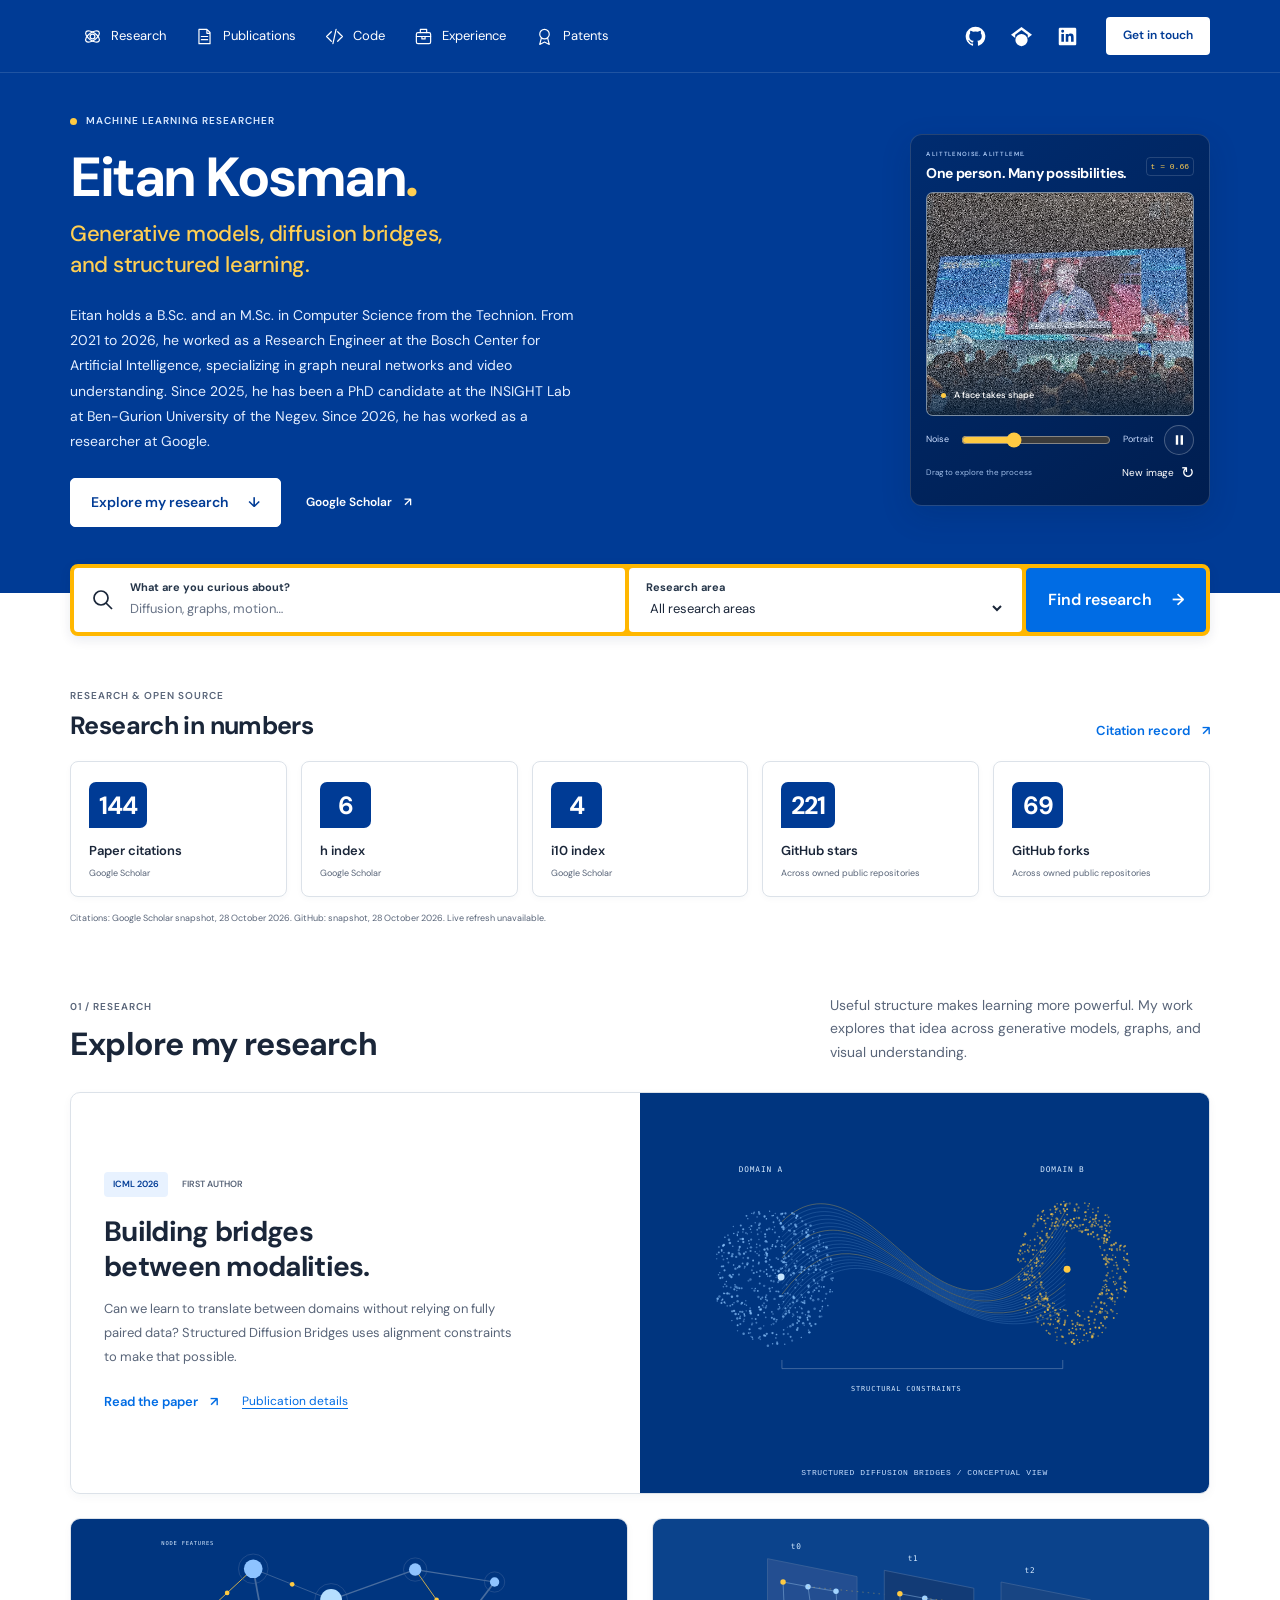
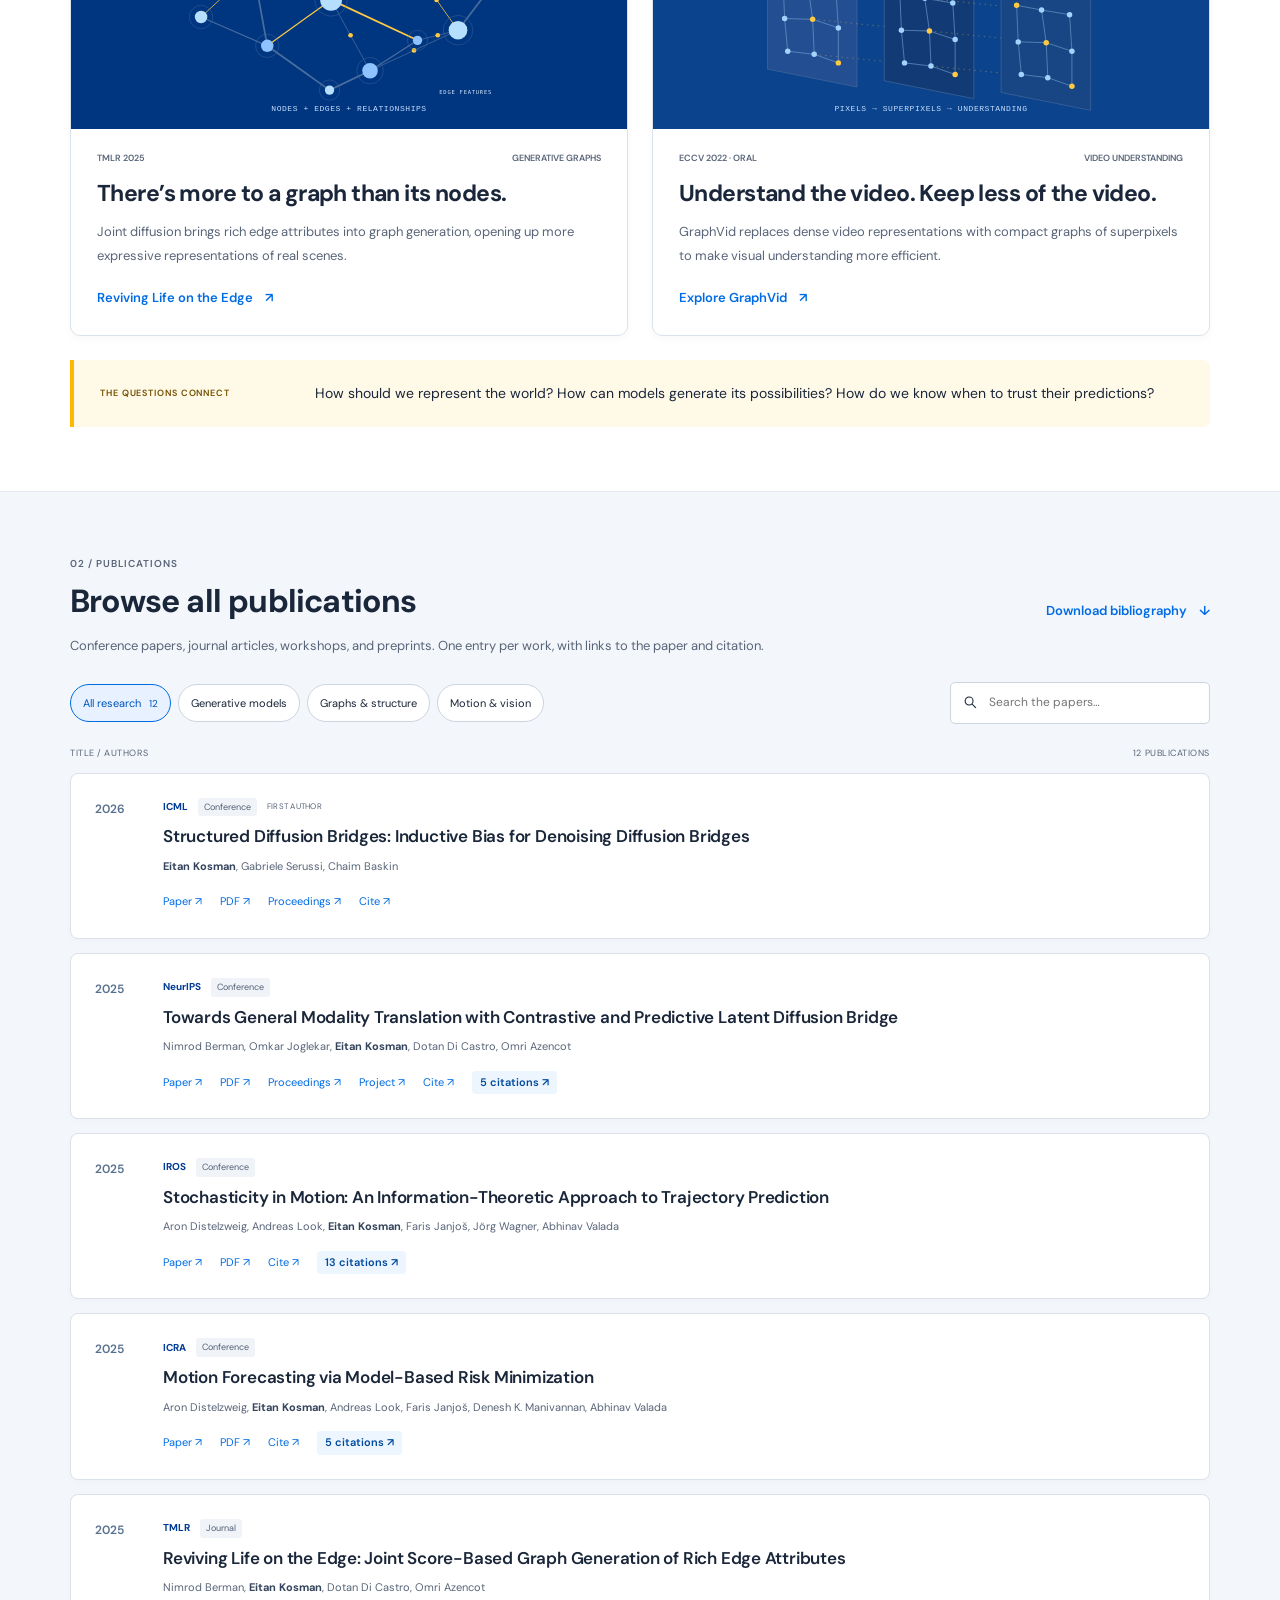
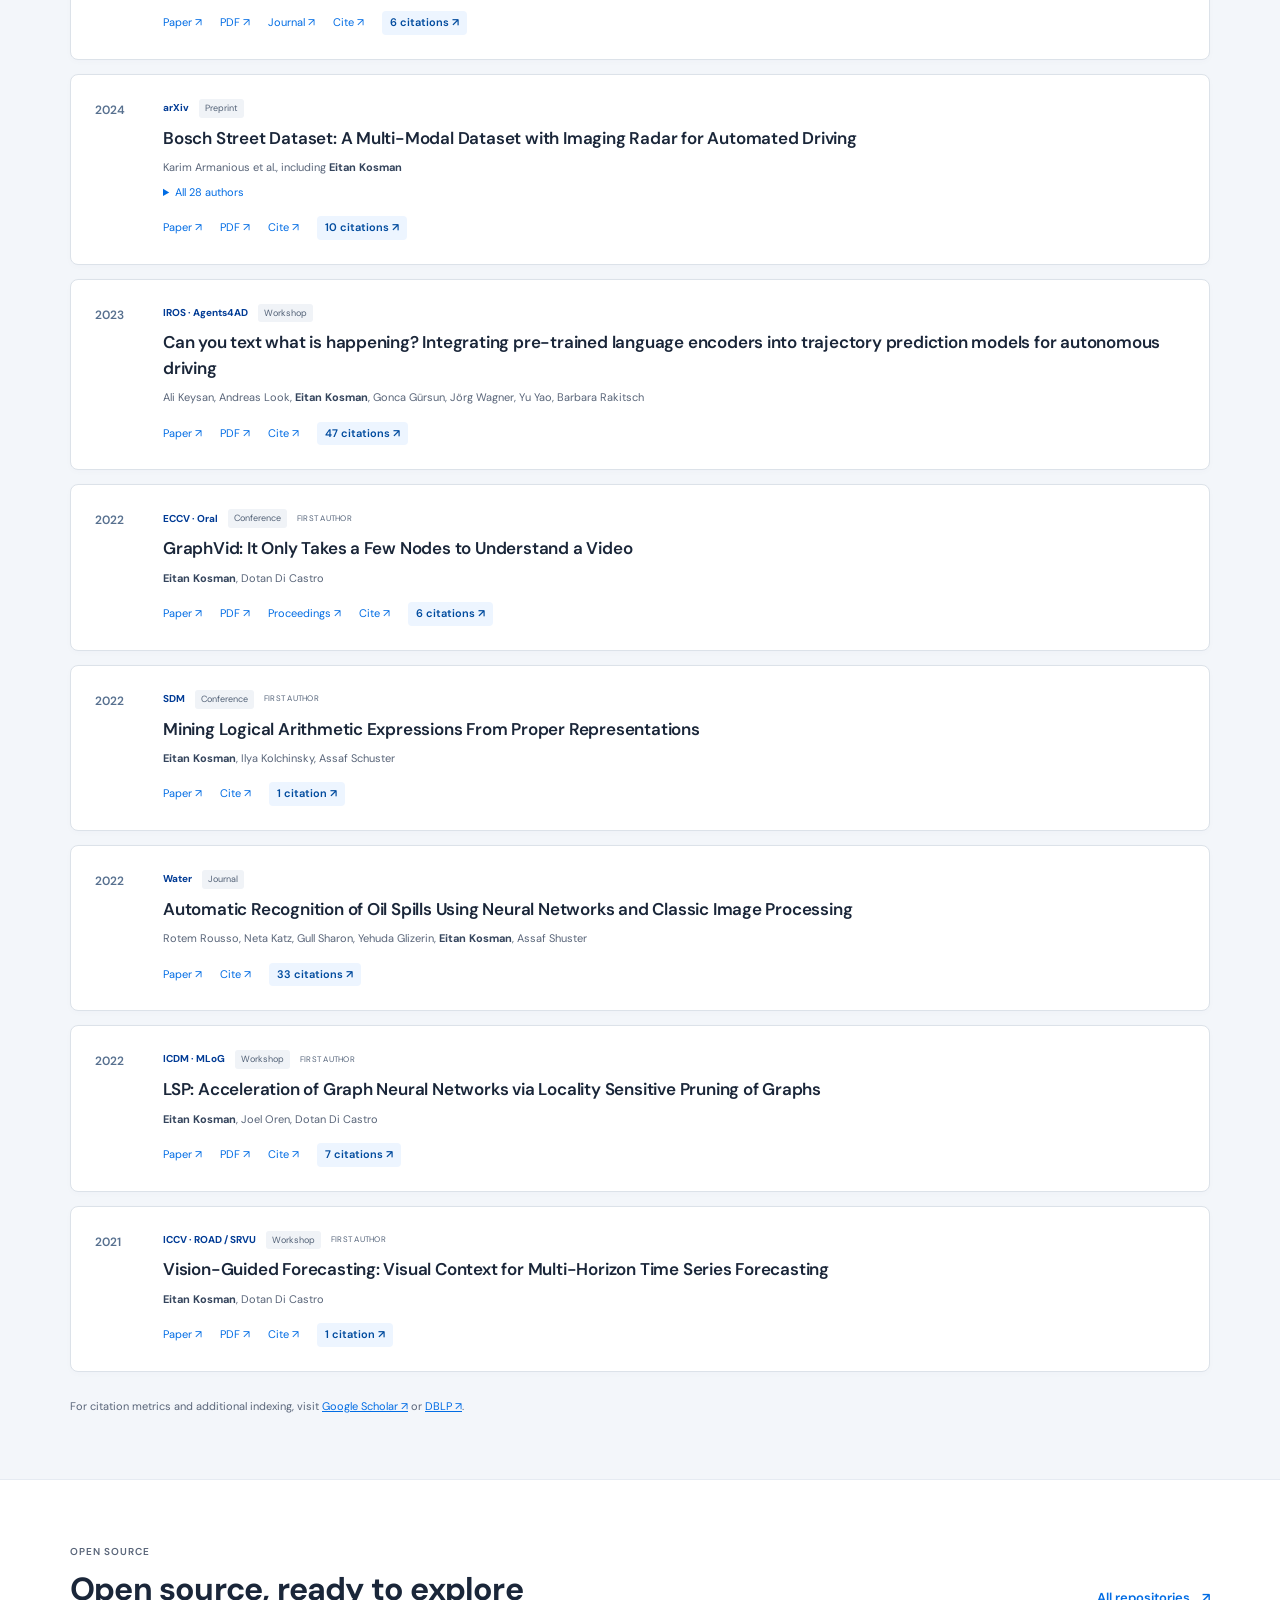
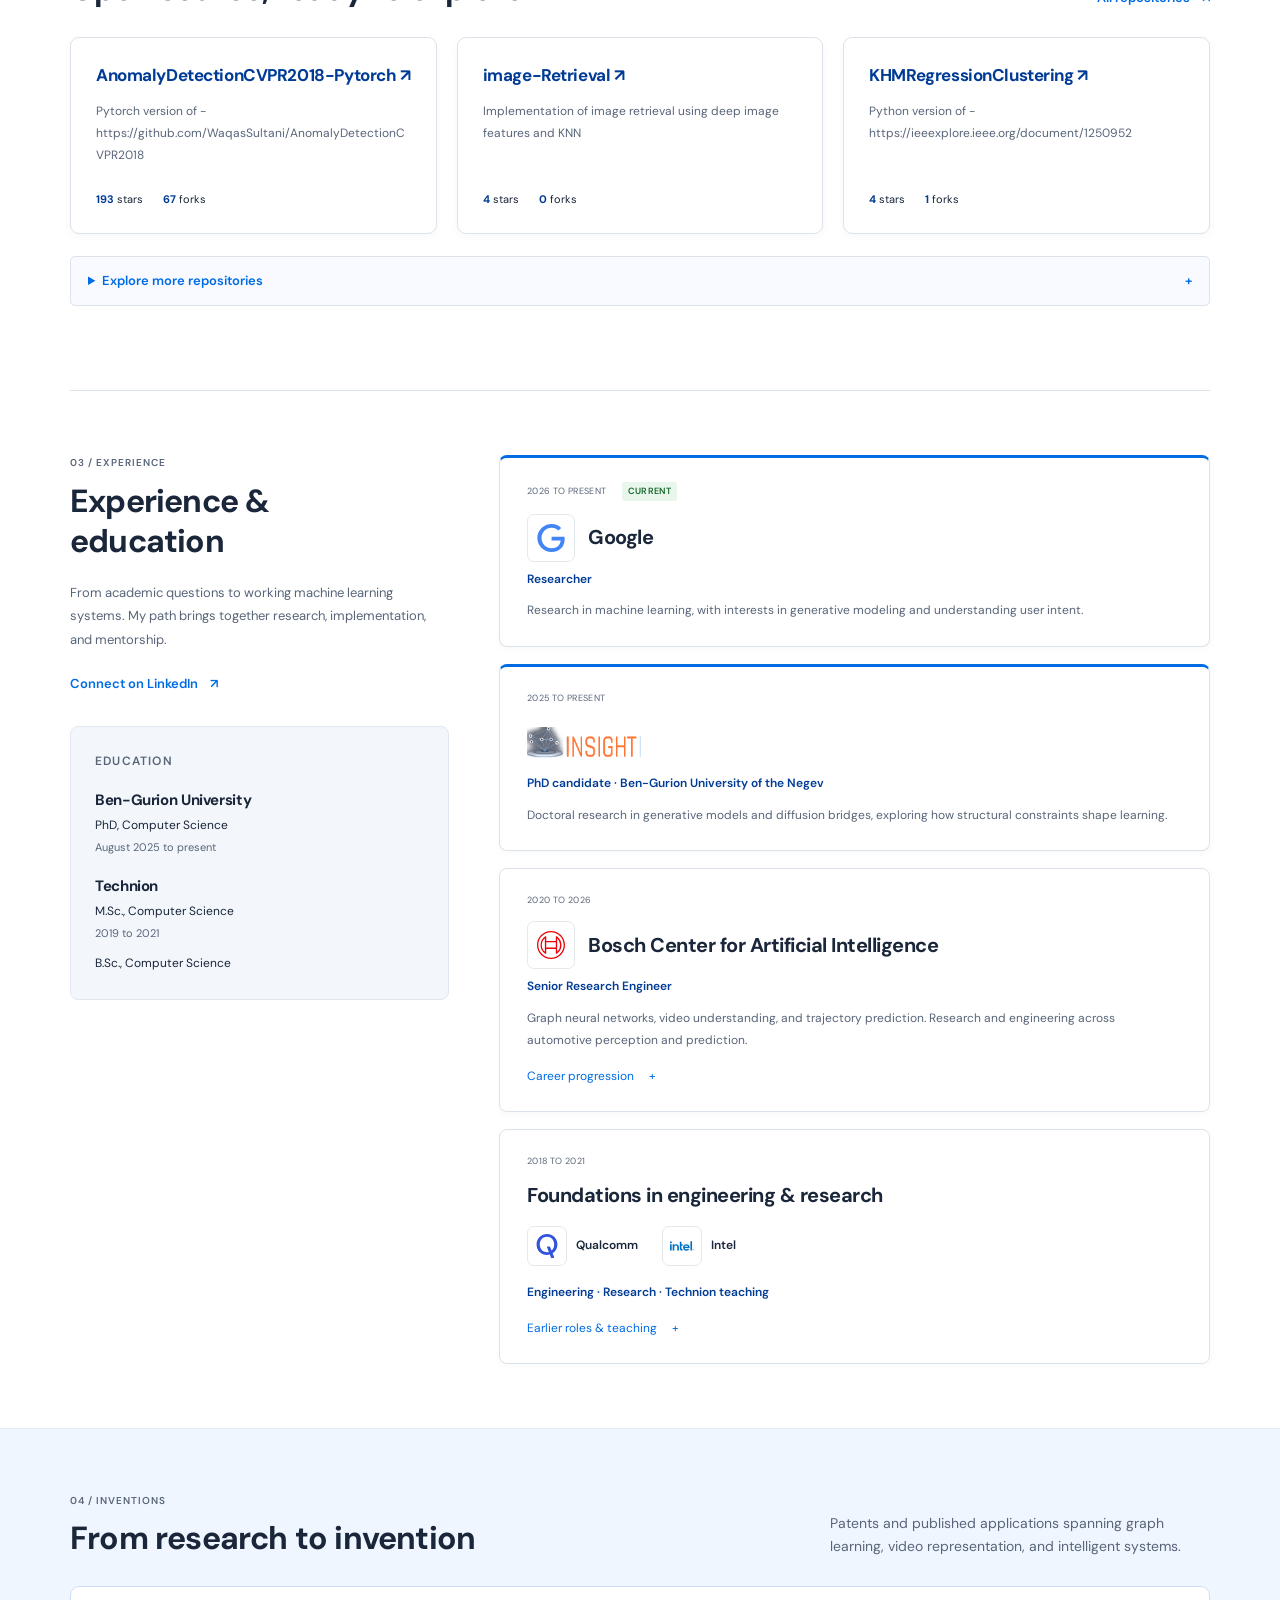
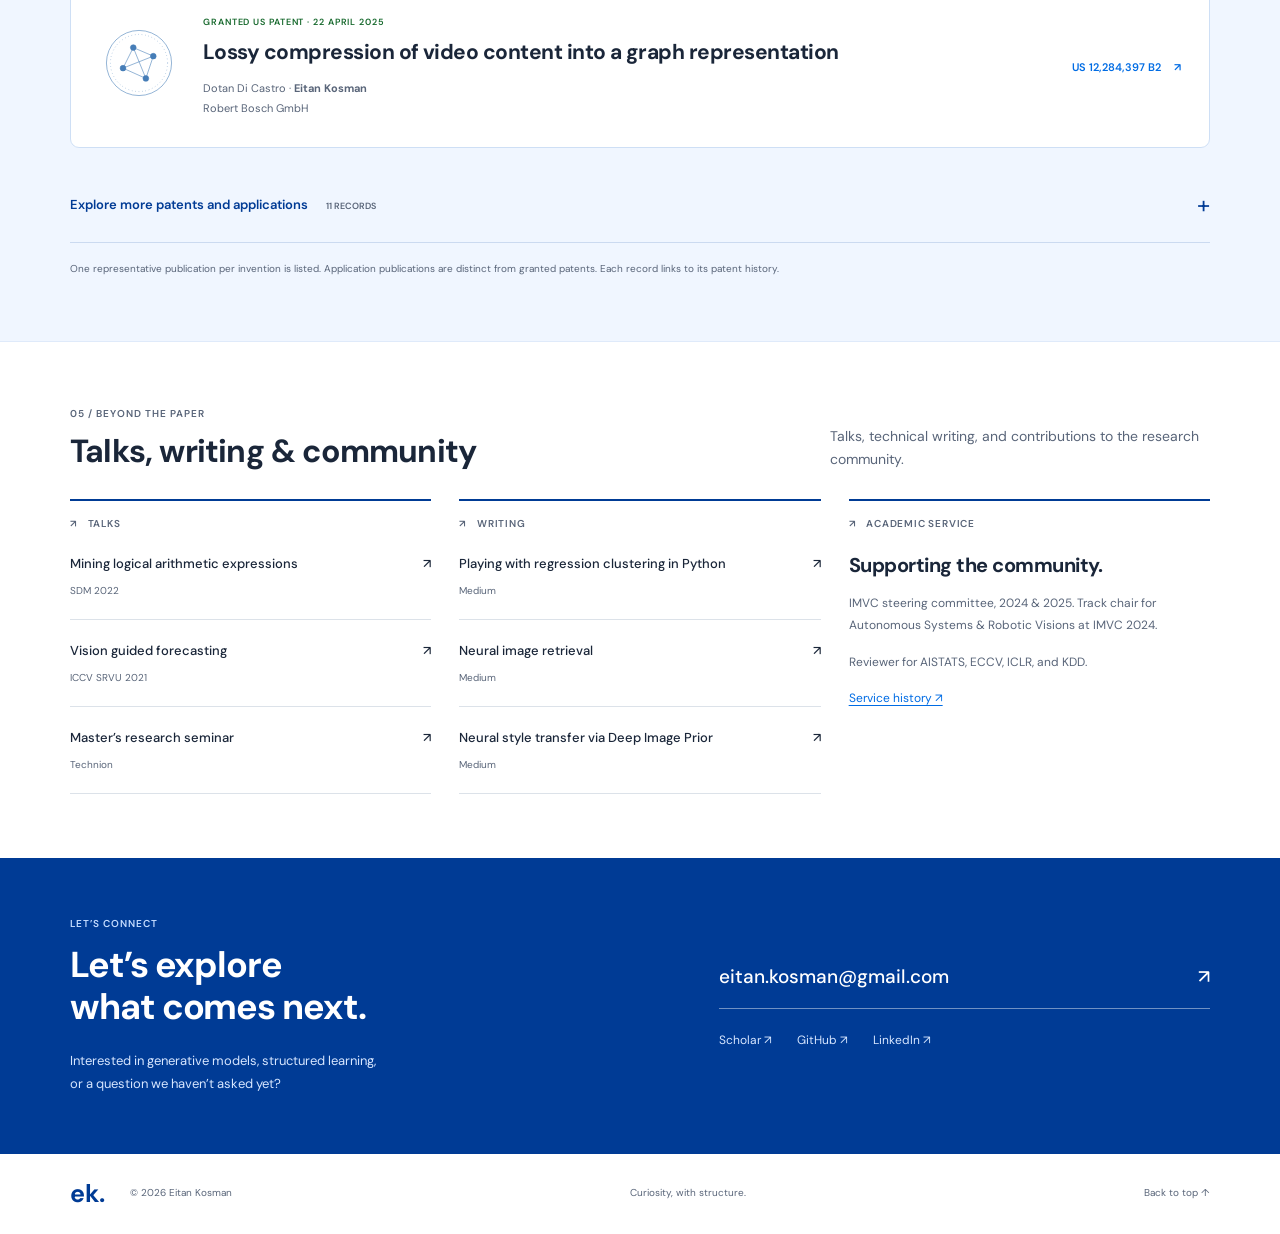
==== commit cc95202e: "Refresh research metrics" ====
--- a/index.html
+++ b/index.html
@@ -64,7 +64,7 @@
     <section id="impact" class="impact-section wrap" aria-labelledby="impact-title">
       <div class="impact-heading"><div><p class="eyebrow">RESEARCH &amp; OPEN SOURCE</p><h2 id="impact-title">Research in numbers</h2></div><a class="text-link" href="https://scholar.google.com/citations?user=c83p77gAAAAJ&amp;hl=en" target="_blank" rel="noopener noreferrer">Citation record <span aria-hidden="true">↗</span></a></div>
       <div class="impact-metrics"><a href="https://scholar.google.com/citations?user=c83p77gAAAAJ&amp;hl=en"><strong>144</strong><span>Paper citations</span><small>Google Scholar</small></a><a href="https://scholar.google.com/citations?user=c83p77gAAAAJ&amp;hl=en"><strong>6</strong><span>h index</span><small>Google Scholar</small></a><a href="https://scholar.google.com/citations?user=c83p77gAAAAJ&amp;hl=en"><strong>4</strong><span>i10 index</span><small>Google Scholar</small></a><a href="https://github.com/ekosman?tab=repositories"><strong id="total-stars">221</strong><span>GitHub stars</span><small>Across owned public repositories</small></a><a href="https://github.com/ekosman?tab=repositories"><strong id="total-forks">69</strong><span>GitHub forks</span><small>Across owned public repositories</small></a></div>
-      <p class="metrics-note">Citations: Google Scholar snapshot, 26 October 2026. <span id="github-metrics-status" data-snapshot="28 October 2026">GitHub: snapshot, 28 October 2026.</span></p>
+      <p class="metrics-note">Citations: Google Scholar snapshot, 28 October 2026. <span id="github-metrics-status" data-snapshot="28 October 2026">GitHub: snapshot, 28 October 2026.</span></p>
     </section>
 
     <section id="research" class="section wrap" aria-labelledby="research-title">
@@ -88,27 +88,27 @@
       <div id="publication-list"><article class="publication" id="pub-sdb" data-topics="Generative models">
       <div class="pub-year">2026</div><div class="pub-body"><div class="pub-topline"><span class="pub-venue">ICML</span><span class="pub-type">Conference</span><span class="pub-first">FIRST AUTHOR</span></div><h3><a href="https://proceedings.mlr.press/v306/kosman26a.html" target="_blank" rel="noopener noreferrer">Structured Diffusion Bridges: Inductive Bias for Denoising Diffusion Bridges</a></h3><div class="pub-authors"><strong>Eitan Kosman</strong>, Gabriele Serussi, Chaim Baskin</div><div class="pub-links"><a href="https://arxiv.org/abs/2605.02973" target="_blank" rel="noopener noreferrer">Paper ↗</a><a href="https://arxiv.org/pdf/2605.02973" target="_blank" rel="noopener noreferrer">PDF ↗</a><a href="https://proceedings.mlr.press/v306/kosman26a.html" target="_blank" rel="noopener noreferrer">Proceedings ↗</a><button class="js-only" type="button" data-cite="sdb" aria-label="Cite Structured Diffusion Bridges: Inductive Bias for Denoising Diffusion Bridges">Cite ↗</button></div></div></article>
 <article class="publication" id="pub-latent-bridge" data-topics="Generative models">
-      <div class="pub-year">2025</div><div class="pub-body"><div class="pub-topline"><span class="pub-venue">NeurIPS</span><span class="pub-type">Conference</span></div><h3><a href="https://papers.nips.cc/paper_files/paper/2025/hash/d5470483dd38f71f7bd9e68ce1b94145-Abstract-Conference.html" target="_blank" rel="noopener noreferrer">Towards General Modality Translation with Contrastive and Predictive Latent Diffusion Bridge</a></h3><div class="pub-authors">Nimrod Berman, Omkar Joglekar, <strong>Eitan Kosman</strong>, Dotan Di Castro, Omri Azencot</div><div class="pub-links"><a href="https://arxiv.org/abs/2510.20819" target="_blank" rel="noopener noreferrer">Paper ↗</a><a href="https://arxiv.org/pdf/2510.20819" target="_blank" rel="noopener noreferrer">PDF ↗</a><a href="https://papers.nips.cc/paper_files/paper/2025/hash/d5470483dd38f71f7bd9e68ce1b94145-Abstract-Conference.html" target="_blank" rel="noopener noreferrer">Proceedings ↗</a><a href="https://sites.google.com/view/lddbm/home" target="_blank" rel="noopener noreferrer">Project ↗</a><button class="js-only" type="button" data-cite="latent-bridge" aria-label="Cite Towards General Modality Translation with Contrastive and Predictive Latent Diffusion Bridge">Cite ↗</button><a class="citation-count" href="https://scholar.google.com/scholar?oi=bibs&amp;hl=en&amp;oe=ASCII&amp;cites=7215072998878705583" target="_blank" rel="noopener noreferrer" title="Google Scholar snapshot, 2026-10-26">5 citations ↗</a></div></div></article>
+      <div class="pub-year">2025</div><div class="pub-body"><div class="pub-topline"><span class="pub-venue">NeurIPS</span><span class="pub-type">Conference</span></div><h3><a href="https://papers.nips.cc/paper_files/paper/2025/hash/d5470483dd38f71f7bd9e68ce1b94145-Abstract-Conference.html" target="_blank" rel="noopener noreferrer">Towards General Modality Translation with Contrastive and Predictive Latent Diffusion Bridge</a></h3><div class="pub-authors">Nimrod Berman, Omkar Joglekar, <strong>Eitan Kosman</strong>, Dotan Di Castro, Omri Azencot</div><div class="pub-links"><a href="https://arxiv.org/abs/2510.20819" target="_blank" rel="noopener noreferrer">Paper ↗</a><a href="https://arxiv.org/pdf/2510.20819" target="_blank" rel="noopener noreferrer">PDF ↗</a><a href="https://papers.nips.cc/paper_files/paper/2025/hash/d5470483dd38f71f7bd9e68ce1b94145-Abstract-Conference.html" target="_blank" rel="noopener noreferrer">Proceedings ↗</a><a href="https://sites.google.com/view/lddbm/home" target="_blank" rel="noopener noreferrer">Project ↗</a><button class="js-only" type="button" data-cite="latent-bridge" aria-label="Cite Towards General Modality Translation with Contrastive and Predictive Latent Diffusion Bridge">Cite ↗</button><a class="citation-count" href="https://scholar.google.com/scholar?oi=bibs&amp;hl=en&amp;cites=7215072998878705583" target="_blank" rel="noopener noreferrer" title="Google Scholar snapshot, 2026-10-28">5 citations ↗</a></div></div></article>
 <article class="publication" id="pub-stochasticity" data-topics="Motion &amp; vision">
-      <div class="pub-year">2025</div><div class="pub-body"><div class="pub-topline"><span class="pub-venue">IROS</span><span class="pub-type">Conference</span></div><h3><a href="https://arxiv.org/abs/2410.01628" target="_blank" rel="noopener noreferrer">Stochasticity in Motion: An Information-Theoretic Approach to Trajectory Prediction</a></h3><div class="pub-authors">Aron Distelzweig, Andreas Look, <strong>Eitan Kosman</strong>, Faris Janjoš, Jörg Wagner, Abhinav Valada</div><div class="pub-links"><a href="https://arxiv.org/abs/2410.01628" target="_blank" rel="noopener noreferrer">Paper ↗</a><a href="https://arxiv.org/pdf/2410.01628" target="_blank" rel="noopener noreferrer">PDF ↗</a><button class="js-only" type="button" data-cite="stochasticity" aria-label="Cite Stochasticity in Motion: An Information-Theoretic Approach to Trajectory Prediction">Cite ↗</button><a class="citation-count" href="https://scholar.google.com/scholar?oi=bibs&amp;hl=en&amp;oe=ASCII&amp;cites=7696117392303176862,999228022907012312" target="_blank" rel="noopener noreferrer" title="Google Scholar snapshot, 2026-10-26">13 citations ↗</a></div></div></article>
+      <div class="pub-year">2025</div><div class="pub-body"><div class="pub-topline"><span class="pub-venue">IROS</span><span class="pub-type">Conference</span></div><h3><a href="https://arxiv.org/abs/2410.01628" target="_blank" rel="noopener noreferrer">Stochasticity in Motion: An Information-Theoretic Approach to Trajectory Prediction</a></h3><div class="pub-authors">Aron Distelzweig, Andreas Look, <strong>Eitan Kosman</strong>, Faris Janjoš, Jörg Wagner, Abhinav Valada</div><div class="pub-links"><a href="https://arxiv.org/abs/2410.01628" target="_blank" rel="noopener noreferrer">Paper ↗</a><a href="https://arxiv.org/pdf/2410.01628" target="_blank" rel="noopener noreferrer">PDF ↗</a><button class="js-only" type="button" data-cite="stochasticity" aria-label="Cite Stochasticity in Motion: An Information-Theoretic Approach to Trajectory Prediction">Cite ↗</button><a class="citation-count" href="https://scholar.google.com/scholar?oi=bibs&amp;hl=en&amp;cites=7696117392303176862,999228022907012312" target="_blank" rel="noopener noreferrer" title="Google Scholar snapshot, 2026-10-28">13 citations ↗</a></div></div></article>
 <article class="publication" id="pub-motion-risk" data-topics="Motion &amp; vision">
-      <div class="pub-year">2025</div><div class="pub-body"><div class="pub-topline"><span class="pub-venue">ICRA</span><span class="pub-type">Conference</span></div><h3><a href="https://arxiv.org/abs/2409.10585" target="_blank" rel="noopener noreferrer">Motion Forecasting via Model-Based Risk Minimization</a></h3><div class="pub-authors">Aron Distelzweig, <strong>Eitan Kosman</strong>, Andreas Look, Faris Janjoš, Denesh K. Manivannan, Abhinav Valada</div><div class="pub-links"><a href="https://arxiv.org/abs/2409.10585" target="_blank" rel="noopener noreferrer">Paper ↗</a><a href="https://arxiv.org/pdf/2409.10585" target="_blank" rel="noopener noreferrer">PDF ↗</a><button class="js-only" type="button" data-cite="motion-risk" aria-label="Cite Motion Forecasting via Model-Based Risk Minimization">Cite ↗</button><a class="citation-count" href="https://scholar.google.com/scholar?oi=bibs&amp;hl=en&amp;oe=ASCII&amp;cites=18151513460568622823" target="_blank" rel="noopener noreferrer" title="Google Scholar snapshot, 2026-10-26">5 citations ↗</a></div></div></article>
+      <div class="pub-year">2025</div><div class="pub-body"><div class="pub-topline"><span class="pub-venue">ICRA</span><span class="pub-type">Conference</span></div><h3><a href="https://arxiv.org/abs/2409.10585" target="_blank" rel="noopener noreferrer">Motion Forecasting via Model-Based Risk Minimization</a></h3><div class="pub-authors">Aron Distelzweig, <strong>Eitan Kosman</strong>, Andreas Look, Faris Janjoš, Denesh K. Manivannan, Abhinav Valada</div><div class="pub-links"><a href="https://arxiv.org/abs/2409.10585" target="_blank" rel="noopener noreferrer">Paper ↗</a><a href="https://arxiv.org/pdf/2409.10585" target="_blank" rel="noopener noreferrer">PDF ↗</a><button class="js-only" type="button" data-cite="motion-risk" aria-label="Cite Motion Forecasting via Model-Based Risk Minimization">Cite ↗</button><a class="citation-count" href="https://scholar.google.com/scholar?oi=bibs&amp;hl=en&amp;cites=18151513460568622823" target="_blank" rel="noopener noreferrer" title="Google Scholar snapshot, 2026-10-28">5 citations ↗</a></div></div></article>
 <article class="publication" id="pub-edge" data-topics="Graphs &amp; structure|Generative models">
-      <div class="pub-year">2025</div><div class="pub-body"><div class="pub-topline"><span class="pub-venue">TMLR</span><span class="pub-type">Journal</span></div><h3><a href="https://openreview.net/forum?id=pxdSm7PW5Q" target="_blank" rel="noopener noreferrer">Reviving Life on the Edge: Joint Score-Based Graph Generation of Rich Edge Attributes</a></h3><div class="pub-authors">Nimrod Berman, <strong>Eitan Kosman</strong>, Dotan Di Castro, Omri Azencot</div><div class="pub-links"><a href="https://arxiv.org/abs/2402.04046" target="_blank" rel="noopener noreferrer">Paper ↗</a><a href="https://arxiv.org/pdf/2402.04046" target="_blank" rel="noopener noreferrer">PDF ↗</a><a href="https://openreview.net/forum?id=pxdSm7PW5Q" target="_blank" rel="noopener noreferrer">Journal ↗</a><button class="js-only" type="button" data-cite="edge" aria-label="Cite Reviving Life on the Edge: Joint Score-Based Graph Generation of Rich Edge Attributes">Cite ↗</button><a class="citation-count" href="https://scholar.google.com/scholar?oi=bibs&amp;hl=en&amp;oe=ASCII&amp;cites=17143982825397459950,17491845723713283552" target="_blank" rel="noopener noreferrer" title="Google Scholar snapshot, 2026-10-26">6 citations ↗</a></div></div></article>
+      <div class="pub-year">2025</div><div class="pub-body"><div class="pub-topline"><span class="pub-venue">TMLR</span><span class="pub-type">Journal</span></div><h3><a href="https://openreview.net/forum?id=pxdSm7PW5Q" target="_blank" rel="noopener noreferrer">Reviving Life on the Edge: Joint Score-Based Graph Generation of Rich Edge Attributes</a></h3><div class="pub-authors">Nimrod Berman, <strong>Eitan Kosman</strong>, Dotan Di Castro, Omri Azencot</div><div class="pub-links"><a href="https://arxiv.org/abs/2402.04046" target="_blank" rel="noopener noreferrer">Paper ↗</a><a href="https://arxiv.org/pdf/2402.04046" target="_blank" rel="noopener noreferrer">PDF ↗</a><a href="https://openreview.net/forum?id=pxdSm7PW5Q" target="_blank" rel="noopener noreferrer">Journal ↗</a><button class="js-only" type="button" data-cite="edge" aria-label="Cite Reviving Life on the Edge: Joint Score-Based Graph Generation of Rich Edge Attributes">Cite ↗</button><a class="citation-count" href="https://scholar.google.com/scholar?oi=bibs&amp;hl=en&amp;cites=17143982825397459950,17491845723713283552" target="_blank" rel="noopener noreferrer" title="Google Scholar snapshot, 2026-10-28">6 citations ↗</a></div></div></article>
 <article class="publication" id="pub-bosch-street" data-topics="Motion &amp; vision">
-      <div class="pub-year">2024</div><div class="pub-body"><div class="pub-topline"><span class="pub-venue">arXiv</span><span class="pub-type">Preprint</span></div><h3><a href="https://arxiv.org/abs/2407.12803" target="_blank" rel="noopener noreferrer">Bosch Street Dataset: A Multi-Modal Dataset with Imaging Radar for Automated Driving</a></h3><div class="pub-authors">Karim Armanious et al., including <strong>Eitan Kosman</strong><details class="author-disclosure"><summary>All 28 authors</summary><p>Karim Armanious, Maurice Quach, Michael Ulrich, Timo Winterling, Johannes Friesen, Sascha Braun, Daniel Jenet, Yuri Feldman, <strong>Eitan Kosman</strong>, Philipp Rapp, Volker Fischer, Marc Sons, Lukas Kohns, Daniel Eckstein, Daniela Egbert, Simone Letsch, Corinna Voege, Felix Huttner, Alexander Bartler, Robert Maiwald, Yancong Lin, Ulf Rüegg, Claudius Gläser, Bastian Bischoff, Jascha Freess, Karsten Haug, Kathrin Klee, Holger Caesar</p></details></div><div class="pub-links"><a href="https://arxiv.org/abs/2407.12803" target="_blank" rel="noopener noreferrer">Paper ↗</a><a href="https://arxiv.org/pdf/2407.12803" target="_blank" rel="noopener noreferrer">PDF ↗</a><button class="js-only" type="button" data-cite="bosch-street" aria-label="Cite Bosch Street Dataset: A Multi-Modal Dataset with Imaging Radar for Automated Driving">Cite ↗</button><a class="citation-count" href="https://scholar.google.com/scholar?oi=bibs&amp;hl=en&amp;oe=ASCII&amp;cites=5718214530071201240" target="_blank" rel="noopener noreferrer" title="Google Scholar snapshot, 2026-10-26">10 citations ↗</a></div></div></article>
+      <div class="pub-year">2024</div><div class="pub-body"><div class="pub-topline"><span class="pub-venue">arXiv</span><span class="pub-type">Preprint</span></div><h3><a href="https://arxiv.org/abs/2407.12803" target="_blank" rel="noopener noreferrer">Bosch Street Dataset: A Multi-Modal Dataset with Imaging Radar for Automated Driving</a></h3><div class="pub-authors">Karim Armanious et al., including <strong>Eitan Kosman</strong><details class="author-disclosure"><summary>All 28 authors</summary><p>Karim Armanious, Maurice Quach, Michael Ulrich, Timo Winterling, Johannes Friesen, Sascha Braun, Daniel Jenet, Yuri Feldman, <strong>Eitan Kosman</strong>, Philipp Rapp, Volker Fischer, Marc Sons, Lukas Kohns, Daniel Eckstein, Daniela Egbert, Simone Letsch, Corinna Voege, Felix Huttner, Alexander Bartler, Robert Maiwald, Yancong Lin, Ulf Rüegg, Claudius Gläser, Bastian Bischoff, Jascha Freess, Karsten Haug, Kathrin Klee, Holger Caesar</p></details></div><div class="pub-links"><a href="https://arxiv.org/abs/2407.12803" target="_blank" rel="noopener noreferrer">Paper ↗</a><a href="https://arxiv.org/pdf/2407.12803" target="_blank" rel="noopener noreferrer">PDF ↗</a><button class="js-only" type="button" data-cite="bosch-street" aria-label="Cite Bosch Street Dataset: A Multi-Modal Dataset with Imaging Radar for Automated Driving">Cite ↗</button><a class="citation-count" href="https://scholar.google.com/scholar?oi=bibs&amp;hl=en&amp;cites=5718214530071201240" target="_blank" rel="noopener noreferrer" title="Google Scholar snapshot, 2026-10-28">10 citations ↗</a></div></div></article>
 <article class="publication" id="pub-text-trajectory" data-topics="Motion &amp; vision">
-      <div class="pub-year">2023</div><div class="pub-body"><div class="pub-topline"><span class="pub-venue">IROS · Agents4AD</span><span class="pub-type">Workshop</span></div><h3><a href="https://arxiv.org/abs/2309.05282" target="_blank" rel="noopener noreferrer">Can you text what is happening? Integrating pre-trained language encoders into trajectory prediction models for autonomous driving</a></h3><div class="pub-authors">Ali Keysan, Andreas Look, <strong>Eitan Kosman</strong>, Gonca Gürsun, Jörg Wagner, Yu Yao, Barbara Rakitsch</div><div class="pub-links"><a href="https://arxiv.org/abs/2309.05282" target="_blank" rel="noopener noreferrer">Paper ↗</a><a href="https://arxiv.org/pdf/2309.05282" target="_blank" rel="noopener noreferrer">PDF ↗</a><button class="js-only" type="button" data-cite="text-trajectory" aria-label="Cite Can you text what is happening? Integrating pre-trained language encoders into trajectory prediction models for autonomous driving">Cite ↗</button><a class="citation-count" href="https://scholar.google.com/scholar?oi=bibs&amp;hl=en&amp;oe=ASCII&amp;cites=1087912709561002658" target="_blank" rel="noopener noreferrer" title="Google Scholar snapshot, 2026-10-26">47 citations ↗</a></div></div></article>
+      <div class="pub-year">2023</div><div class="pub-body"><div class="pub-topline"><span class="pub-venue">IROS · Agents4AD</span><span class="pub-type">Workshop</span></div><h3><a href="https://arxiv.org/abs/2309.05282" target="_blank" rel="noopener noreferrer">Can you text what is happening? Integrating pre-trained language encoders into trajectory prediction models for autonomous driving</a></h3><div class="pub-authors">Ali Keysan, Andreas Look, <strong>Eitan Kosman</strong>, Gonca Gürsun, Jörg Wagner, Yu Yao, Barbara Rakitsch</div><div class="pub-links"><a href="https://arxiv.org/abs/2309.05282" target="_blank" rel="noopener noreferrer">Paper ↗</a><a href="https://arxiv.org/pdf/2309.05282" target="_blank" rel="noopener noreferrer">PDF ↗</a><button class="js-only" type="button" data-cite="text-trajectory" aria-label="Cite Can you text what is happening? Integrating pre-trained language encoders into trajectory prediction models for autonomous driving">Cite ↗</button><a class="citation-count" href="https://scholar.google.com/scholar?oi=bibs&amp;hl=en&amp;cites=1087912709561002658" target="_blank" rel="noopener noreferrer" title="Google Scholar snapshot, 2026-10-28">47 citations ↗</a></div></div></article>
 <article class="publication" id="pub-graphvid" data-topics="Graphs &amp; structure">
-      <div class="pub-year">2022</div><div class="pub-body"><div class="pub-topline"><span class="pub-venue">ECCV · Oral</span><span class="pub-type">Conference</span><span class="pub-first">FIRST AUTHOR</span></div><h3><a href="https://www.ecva.net/papers/eccv_2022/papers_ECCV/html/4861_ECCV_2022_paper.php" target="_blank" rel="noopener noreferrer">GraphVid: It Only Takes a Few Nodes to Understand a Video</a></h3><div class="pub-authors"><strong>Eitan Kosman</strong>, Dotan Di Castro</div><div class="pub-links"><a href="https://arxiv.org/abs/2207.01375" target="_blank" rel="noopener noreferrer">Paper ↗</a><a href="https://arxiv.org/pdf/2207.01375" target="_blank" rel="noopener noreferrer">PDF ↗</a><a href="https://www.ecva.net/papers/eccv_2022/papers_ECCV/html/4861_ECCV_2022_paper.php" target="_blank" rel="noopener noreferrer">Proceedings ↗</a><button class="js-only" type="button" data-cite="graphvid" aria-label="Cite GraphVid: It Only Takes a Few Nodes to Understand a Video">Cite ↗</button><a class="citation-count" href="https://scholar.google.com/scholar?oi=bibs&amp;hl=en&amp;oe=ASCII&amp;cites=10252528211986001834" target="_blank" rel="noopener noreferrer" title="Google Scholar snapshot, 2026-10-26">6 citations ↗</a></div></div></article>
+      <div class="pub-year">2022</div><div class="pub-body"><div class="pub-topline"><span class="pub-venue">ECCV · Oral</span><span class="pub-type">Conference</span><span class="pub-first">FIRST AUTHOR</span></div><h3><a href="https://www.ecva.net/papers/eccv_2022/papers_ECCV/html/4861_ECCV_2022_paper.php" target="_blank" rel="noopener noreferrer">GraphVid: It Only Takes a Few Nodes to Understand a Video</a></h3><div class="pub-authors"><strong>Eitan Kosman</strong>, Dotan Di Castro</div><div class="pub-links"><a href="https://arxiv.org/abs/2207.01375" target="_blank" rel="noopener noreferrer">Paper ↗</a><a href="https://arxiv.org/pdf/2207.01375" target="_blank" rel="noopener noreferrer">PDF ↗</a><a href="https://www.ecva.net/papers/eccv_2022/papers_ECCV/html/4861_ECCV_2022_paper.php" target="_blank" rel="noopener noreferrer">Proceedings ↗</a><button class="js-only" type="button" data-cite="graphvid" aria-label="Cite GraphVid: It Only Takes a Few Nodes to Understand a Video">Cite ↗</button><a class="citation-count" href="https://scholar.google.com/scholar?oi=bibs&amp;hl=en&amp;cites=10252528211986001834" target="_blank" rel="noopener noreferrer" title="Google Scholar snapshot, 2026-10-28">6 citations ↗</a></div></div></article>
 <article class="publication" id="pub-mining" data-topics="Graphs &amp; structure">
-      <div class="pub-year">2022</div><div class="pub-body"><div class="pub-topline"><span class="pub-venue">SDM</span><span class="pub-type">Conference</span><span class="pub-first">FIRST AUTHOR</span></div><h3><a href="https://epubs.siam.org/doi/10.1137/1.9781611977172.70" target="_blank" rel="noopener noreferrer">Mining Logical Arithmetic Expressions From Proper Representations</a></h3><div class="pub-authors"><strong>Eitan Kosman</strong>, Ilya Kolchinsky, Assaf Schuster</div><div class="pub-links"><a href="https://epubs.siam.org/doi/10.1137/1.9781611977172.70" target="_blank" rel="noopener noreferrer">Paper ↗</a><button class="js-only" type="button" data-cite="mining" aria-label="Cite Mining Logical Arithmetic Expressions From Proper Representations">Cite ↗</button><a class="citation-count" href="https://scholar.google.com/scholar?oi=bibs&amp;hl=en&amp;oe=ASCII&amp;cites=3416991345535982418" target="_blank" rel="noopener noreferrer" title="Google Scholar snapshot, 2026-10-26">1 citation ↗</a></div></div></article>
+      <div class="pub-year">2022</div><div class="pub-body"><div class="pub-topline"><span class="pub-venue">SDM</span><span class="pub-type">Conference</span><span class="pub-first">FIRST AUTHOR</span></div><h3><a href="https://epubs.siam.org/doi/10.1137/1.9781611977172.70" target="_blank" rel="noopener noreferrer">Mining Logical Arithmetic Expressions From Proper Representations</a></h3><div class="pub-authors"><strong>Eitan Kosman</strong>, Ilya Kolchinsky, Assaf Schuster</div><div class="pub-links"><a href="https://epubs.siam.org/doi/10.1137/1.9781611977172.70" target="_blank" rel="noopener noreferrer">Paper ↗</a><button class="js-only" type="button" data-cite="mining" aria-label="Cite Mining Logical Arithmetic Expressions From Proper Representations">Cite ↗</button><a class="citation-count" href="https://scholar.google.com/scholar?oi=bibs&amp;hl=en&amp;cites=3416991345535982418" target="_blank" rel="noopener noreferrer" title="Google Scholar snapshot, 2026-10-28">1 citation ↗</a></div></div></article>
 <article class="publication" id="pub-oil-spills" data-topics="Motion &amp; vision">
-      <div class="pub-year">2022</div><div class="pub-body"><div class="pub-topline"><span class="pub-venue">Water</span><span class="pub-type">Journal</span></div><h3><a href="https://www.mdpi.com/2073-4441/14/7/1127" target="_blank" rel="noopener noreferrer">Automatic Recognition of Oil Spills Using Neural Networks and Classic Image Processing</a></h3><div class="pub-authors">Rotem Rousso, Neta Katz, Gull Sharon, Yehuda Glizerin, <strong>Eitan Kosman</strong>, Assaf Shuster</div><div class="pub-links"><a href="https://www.mdpi.com/2073-4441/14/7/1127" target="_blank" rel="noopener noreferrer">Paper ↗</a><button class="js-only" type="button" data-cite="oil-spills" aria-label="Cite Automatic Recognition of Oil Spills Using Neural Networks and Classic Image Processing">Cite ↗</button><a class="citation-count" href="https://scholar.google.com/scholar?oi=bibs&amp;hl=en&amp;oe=ASCII&amp;cites=2931873399735564404" target="_blank" rel="noopener noreferrer" title="Google Scholar snapshot, 2026-10-26">33 citations ↗</a></div></div></article>
+      <div class="pub-year">2022</div><div class="pub-body"><div class="pub-topline"><span class="pub-venue">Water</span><span class="pub-type">Journal</span></div><h3><a href="https://www.mdpi.com/2073-4441/14/7/1127" target="_blank" rel="noopener noreferrer">Automatic Recognition of Oil Spills Using Neural Networks and Classic Image Processing</a></h3><div class="pub-authors">Rotem Rousso, Neta Katz, Gull Sharon, Yehuda Glizerin, <strong>Eitan Kosman</strong>, Assaf Shuster</div><div class="pub-links"><a href="https://www.mdpi.com/2073-4441/14/7/1127" target="_blank" rel="noopener noreferrer">Paper ↗</a><button class="js-only" type="button" data-cite="oil-spills" aria-label="Cite Automatic Recognition of Oil Spills Using Neural Networks and Classic Image Processing">Cite ↗</button><a class="citation-count" href="https://scholar.google.com/scholar?oi=bibs&amp;hl=en&amp;cites=2931873399735564404" target="_blank" rel="noopener noreferrer" title="Google Scholar snapshot, 2026-10-28">33 citations ↗</a></div></div></article>
 <article class="publication" id="pub-lsp" data-topics="Graphs &amp; structure">
-      <div class="pub-year">2022</div><div class="pub-body"><div class="pub-topline"><span class="pub-venue">ICDM · MLoG</span><span class="pub-type">Workshop</span><span class="pub-first">FIRST AUTHOR</span></div><h3><a href="https://arxiv.org/abs/2111.05694" target="_blank" rel="noopener noreferrer">LSP: Acceleration of Graph Neural Networks via Locality Sensitive Pruning of Graphs</a></h3><div class="pub-authors"><strong>Eitan Kosman</strong>, Joel Oren, Dotan Di Castro</div><div class="pub-links"><a href="https://arxiv.org/abs/2111.05694" target="_blank" rel="noopener noreferrer">Paper ↗</a><a href="https://arxiv.org/pdf/2111.05694" target="_blank" rel="noopener noreferrer">PDF ↗</a><button class="js-only" type="button" data-cite="lsp" aria-label="Cite LSP: Acceleration of Graph Neural Networks via Locality Sensitive Pruning of Graphs">Cite ↗</button><a class="citation-count" href="https://scholar.google.com/scholar?oi=bibs&amp;hl=en&amp;oe=ASCII&amp;cites=187867757672453606,4118961853186669242" target="_blank" rel="noopener noreferrer" title="Google Scholar snapshot, 2026-10-26">7 citations ↗</a></div></div></article>
+      <div class="pub-year">2022</div><div class="pub-body"><div class="pub-topline"><span class="pub-venue">ICDM · MLoG</span><span class="pub-type">Workshop</span><span class="pub-first">FIRST AUTHOR</span></div><h3><a href="https://arxiv.org/abs/2111.05694" target="_blank" rel="noopener noreferrer">LSP: Acceleration of Graph Neural Networks via Locality Sensitive Pruning of Graphs</a></h3><div class="pub-authors"><strong>Eitan Kosman</strong>, Joel Oren, Dotan Di Castro</div><div class="pub-links"><a href="https://arxiv.org/abs/2111.05694" target="_blank" rel="noopener noreferrer">Paper ↗</a><a href="https://arxiv.org/pdf/2111.05694" target="_blank" rel="noopener noreferrer">PDF ↗</a><button class="js-only" type="button" data-cite="lsp" aria-label="Cite LSP: Acceleration of Graph Neural Networks via Locality Sensitive Pruning of Graphs">Cite ↗</button><a class="citation-count" href="https://scholar.google.com/scholar?oi=bibs&amp;hl=en&amp;cites=187867757672453606,4118961853186669242" target="_blank" rel="noopener noreferrer" title="Google Scholar snapshot, 2026-10-28">7 citations ↗</a></div></div></article>
 <article class="publication" id="pub-vision-forecasting" data-topics="Motion &amp; vision">
-      <div class="pub-year">2021</div><div class="pub-body"><div class="pub-topline"><span class="pub-venue">ICCV · ROAD / SRVU</span><span class="pub-type">Workshop</span><span class="pub-first">FIRST AUTHOR</span></div><h3><a href="https://arxiv.org/abs/2107.12674" target="_blank" rel="noopener noreferrer">Vision-Guided Forecasting: Visual Context for Multi-Horizon Time Series Forecasting</a></h3><div class="pub-authors"><strong>Eitan Kosman</strong>, Dotan Di Castro</div><div class="pub-links"><a href="https://arxiv.org/abs/2107.12674" target="_blank" rel="noopener noreferrer">Paper ↗</a><a href="https://arxiv.org/pdf/2107.12674" target="_blank" rel="noopener noreferrer">PDF ↗</a><button class="js-only" type="button" data-cite="vision-forecasting" aria-label="Cite Vision-Guided Forecasting: Visual Context for Multi-Horizon Time Series Forecasting">Cite ↗</button><a class="citation-count" href="https://scholar.google.com/scholar?oi=bibs&amp;hl=en&amp;oe=ASCII&amp;cites=13364858743660540056" target="_blank" rel="noopener noreferrer" title="Google Scholar snapshot, 2026-10-26">1 citation ↗</a></div></div></article></div>
+      <div class="pub-year">2021</div><div class="pub-body"><div class="pub-topline"><span class="pub-venue">ICCV · ROAD / SRVU</span><span class="pub-type">Workshop</span><span class="pub-first">FIRST AUTHOR</span></div><h3><a href="https://arxiv.org/abs/2107.12674" target="_blank" rel="noopener noreferrer">Vision-Guided Forecasting: Visual Context for Multi-Horizon Time Series Forecasting</a></h3><div class="pub-authors"><strong>Eitan Kosman</strong>, Dotan Di Castro</div><div class="pub-links"><a href="https://arxiv.org/abs/2107.12674" target="_blank" rel="noopener noreferrer">Paper ↗</a><a href="https://arxiv.org/pdf/2107.12674" target="_blank" rel="noopener noreferrer">PDF ↗</a><button class="js-only" type="button" data-cite="vision-forecasting" aria-label="Cite Vision-Guided Forecasting: Visual Context for Multi-Horizon Time Series Forecasting">Cite ↗</button><a class="citation-count" href="https://scholar.google.com/scholar?oi=bibs&amp;hl=en&amp;cites=13364858743660540056" target="_blank" rel="noopener noreferrer" title="Google Scholar snapshot, 2026-10-28">1 citation ↗</a></div></div></article></div>
       <div class="empty-results" id="empty-results" hidden><h3>No papers match that search.</h3><p>Try a different title, author, venue, or year.</p><button class="button button-dark" type="button" id="reset-search">Show all publications</button></div>
       <p class="archive-note">For citation metrics and additional indexing, visit <a href="https://scholar.google.com/citations?user=c83p77gAAAAJ&amp;hl=en" target="_blank" rel="noopener noreferrer">Google Scholar ↗</a> or <a href="https://dblp.org/pid/298/2651.html" target="_blank" rel="noopener noreferrer">DBLP ↗</a>.</p>
     </div></section>
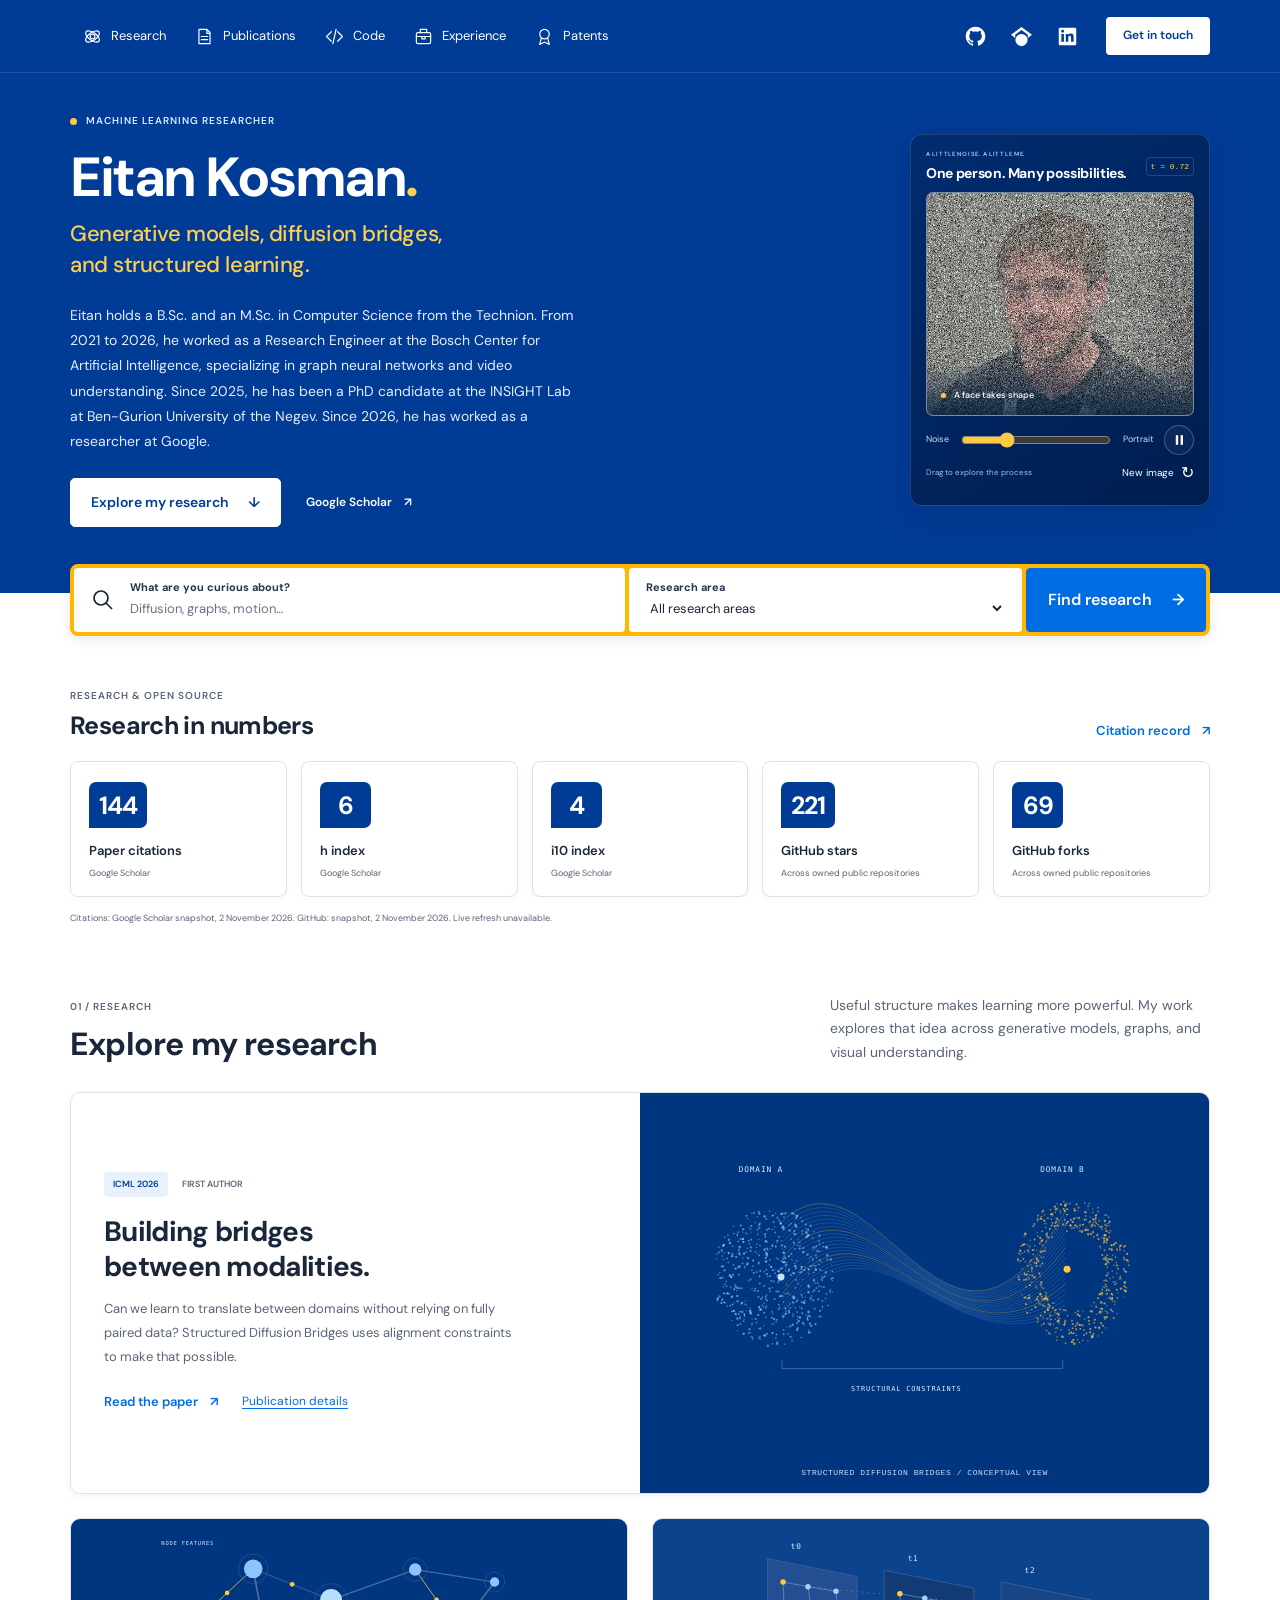
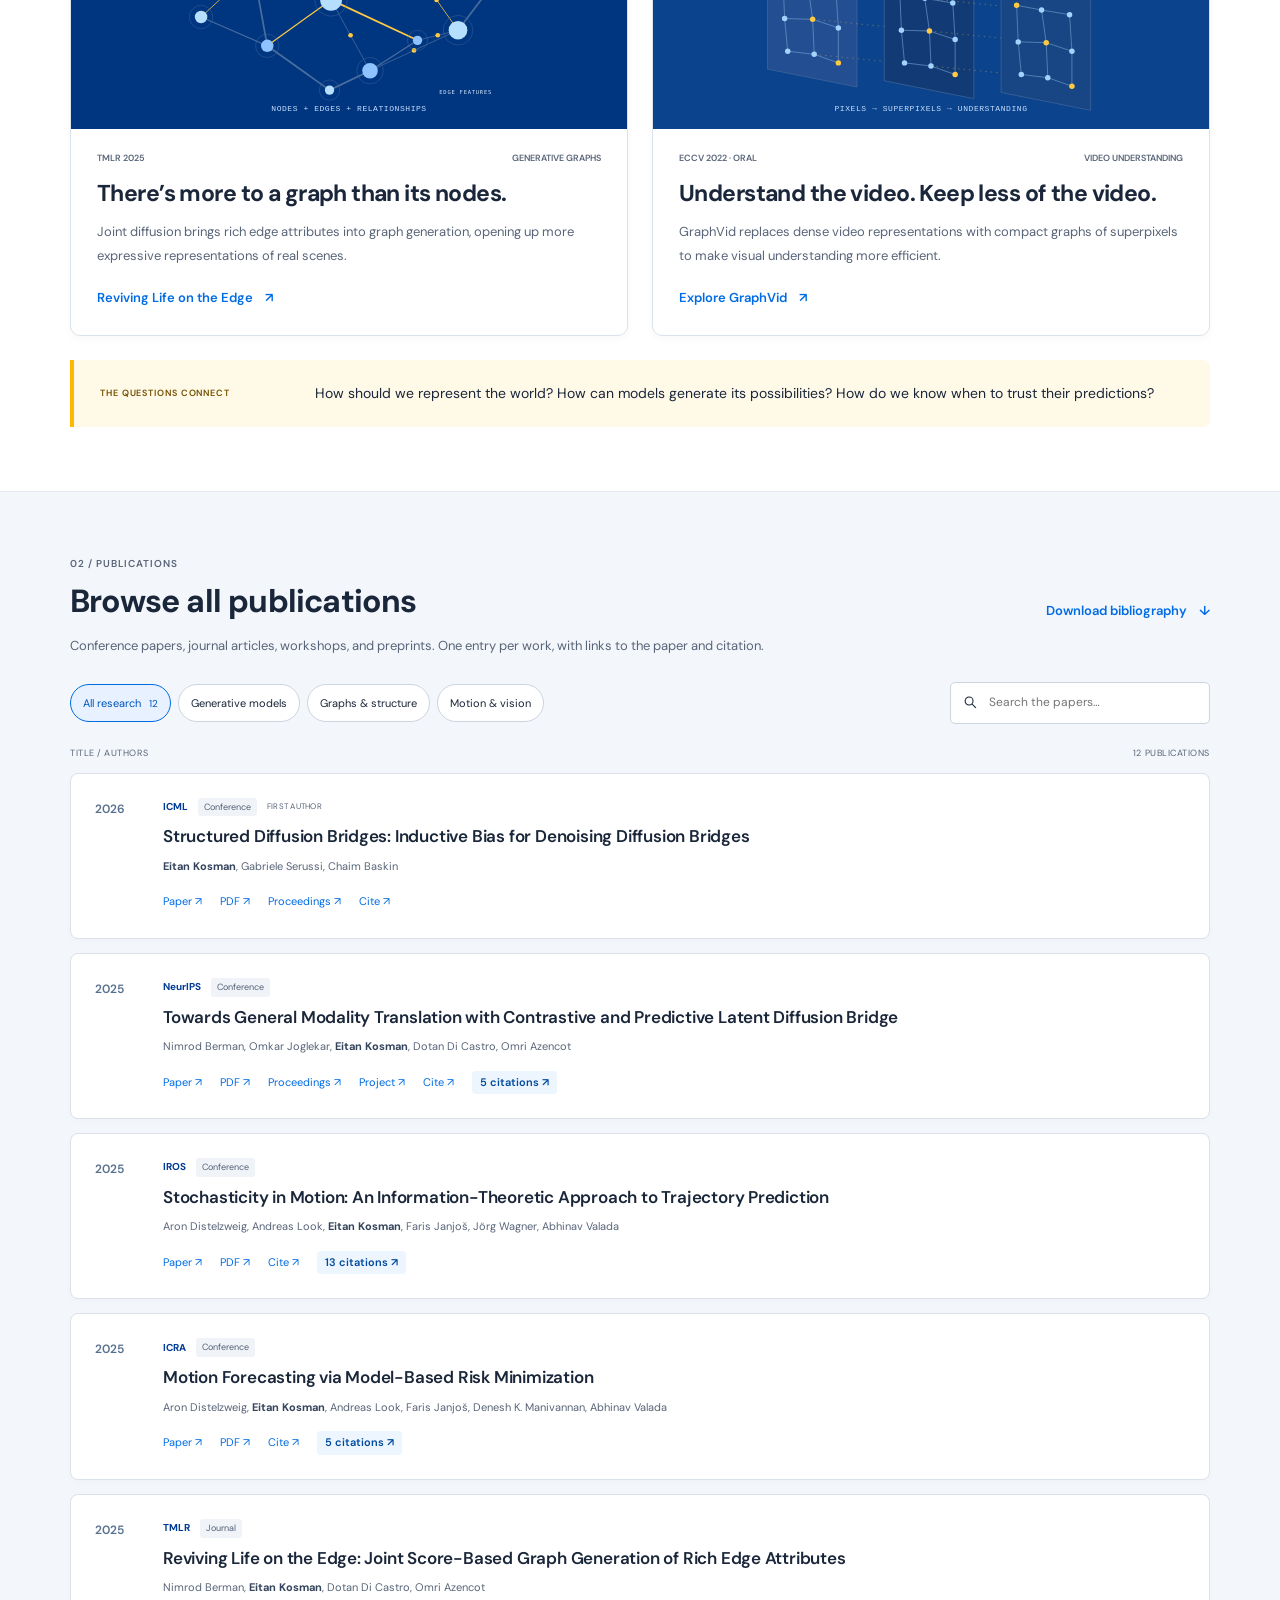
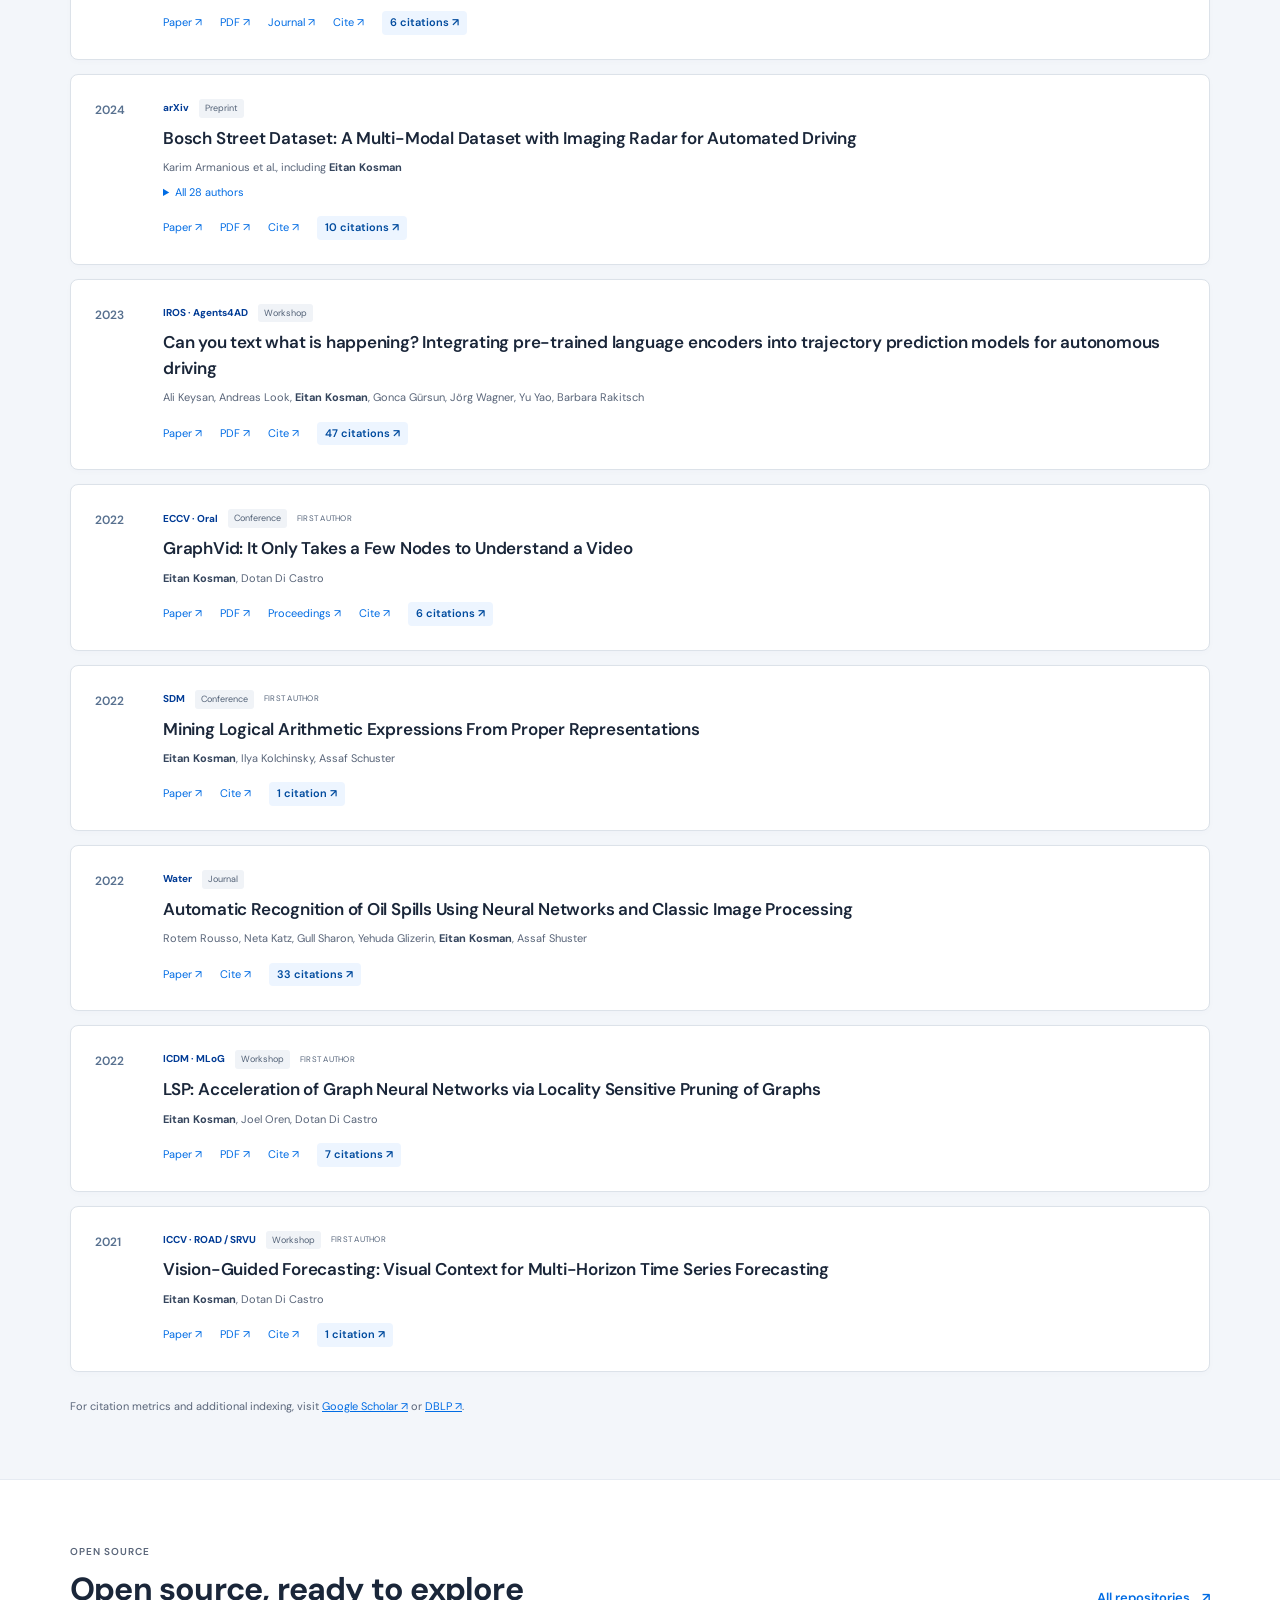
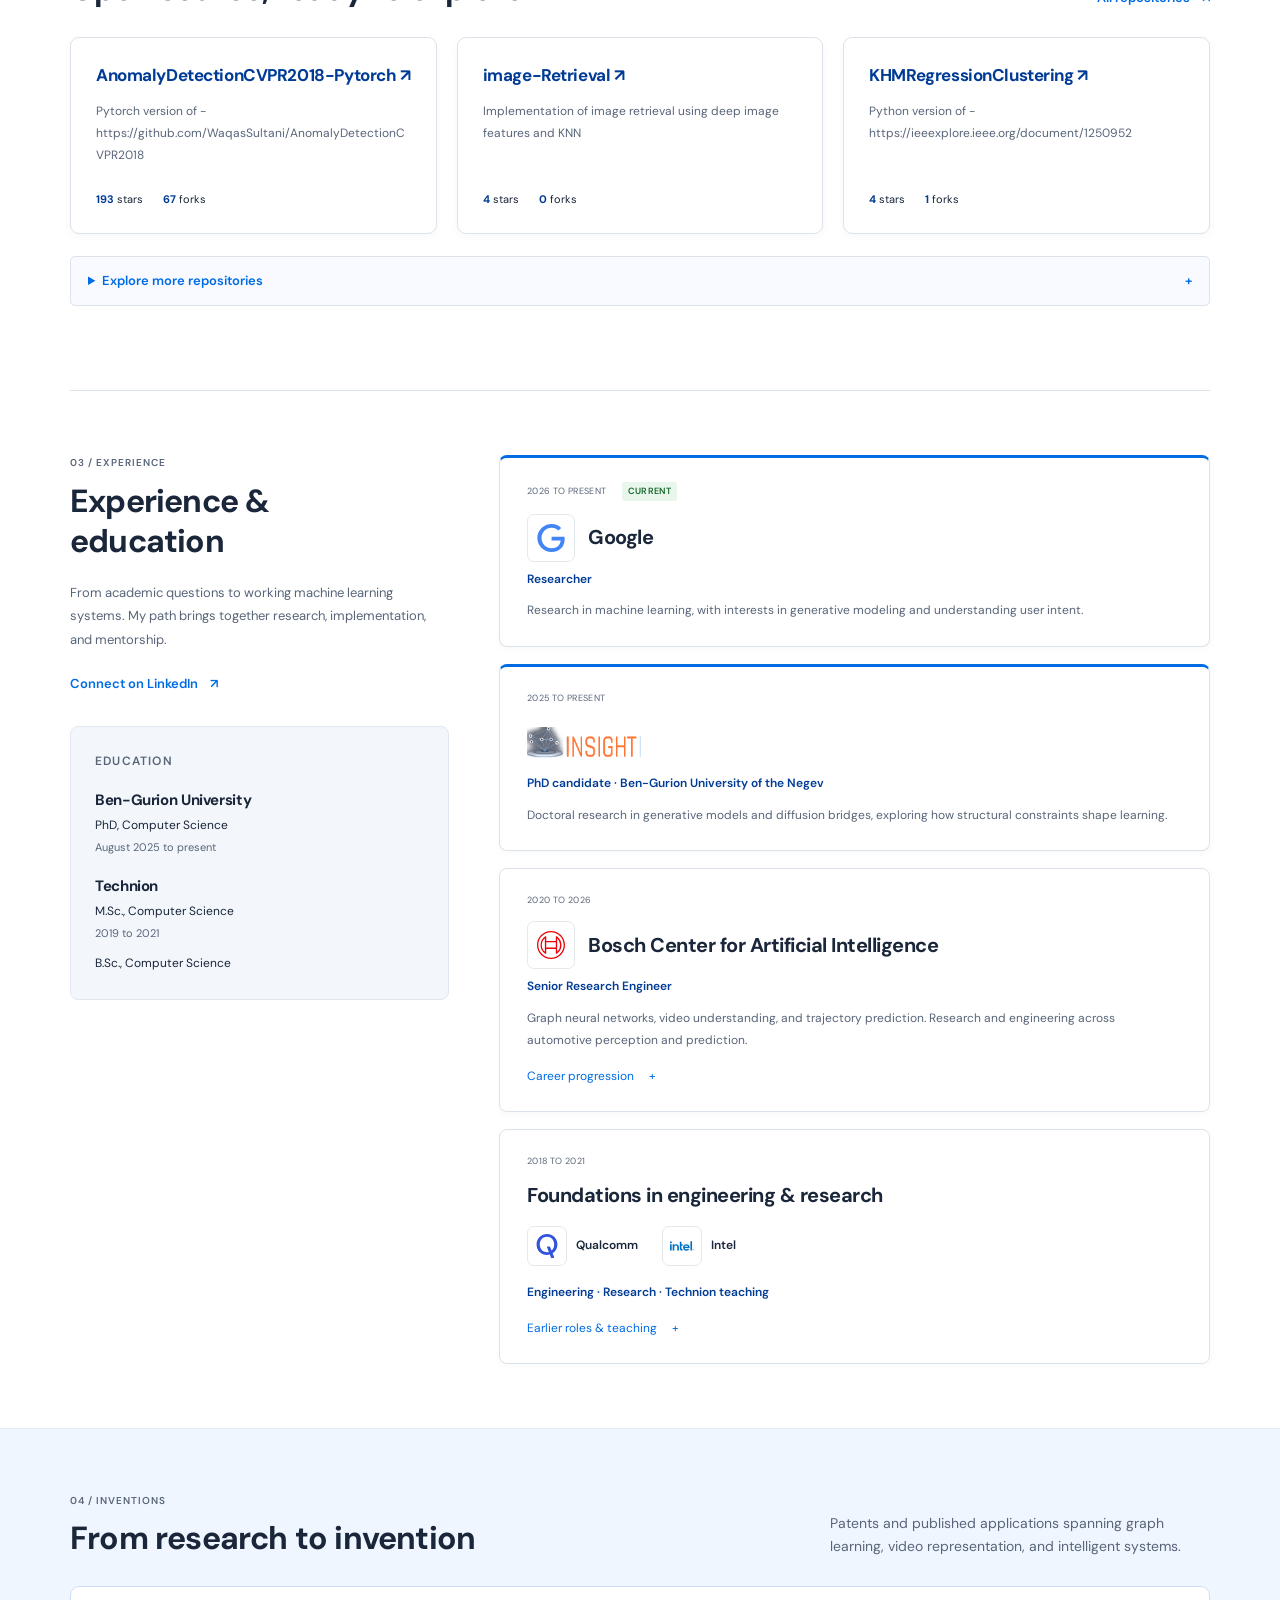
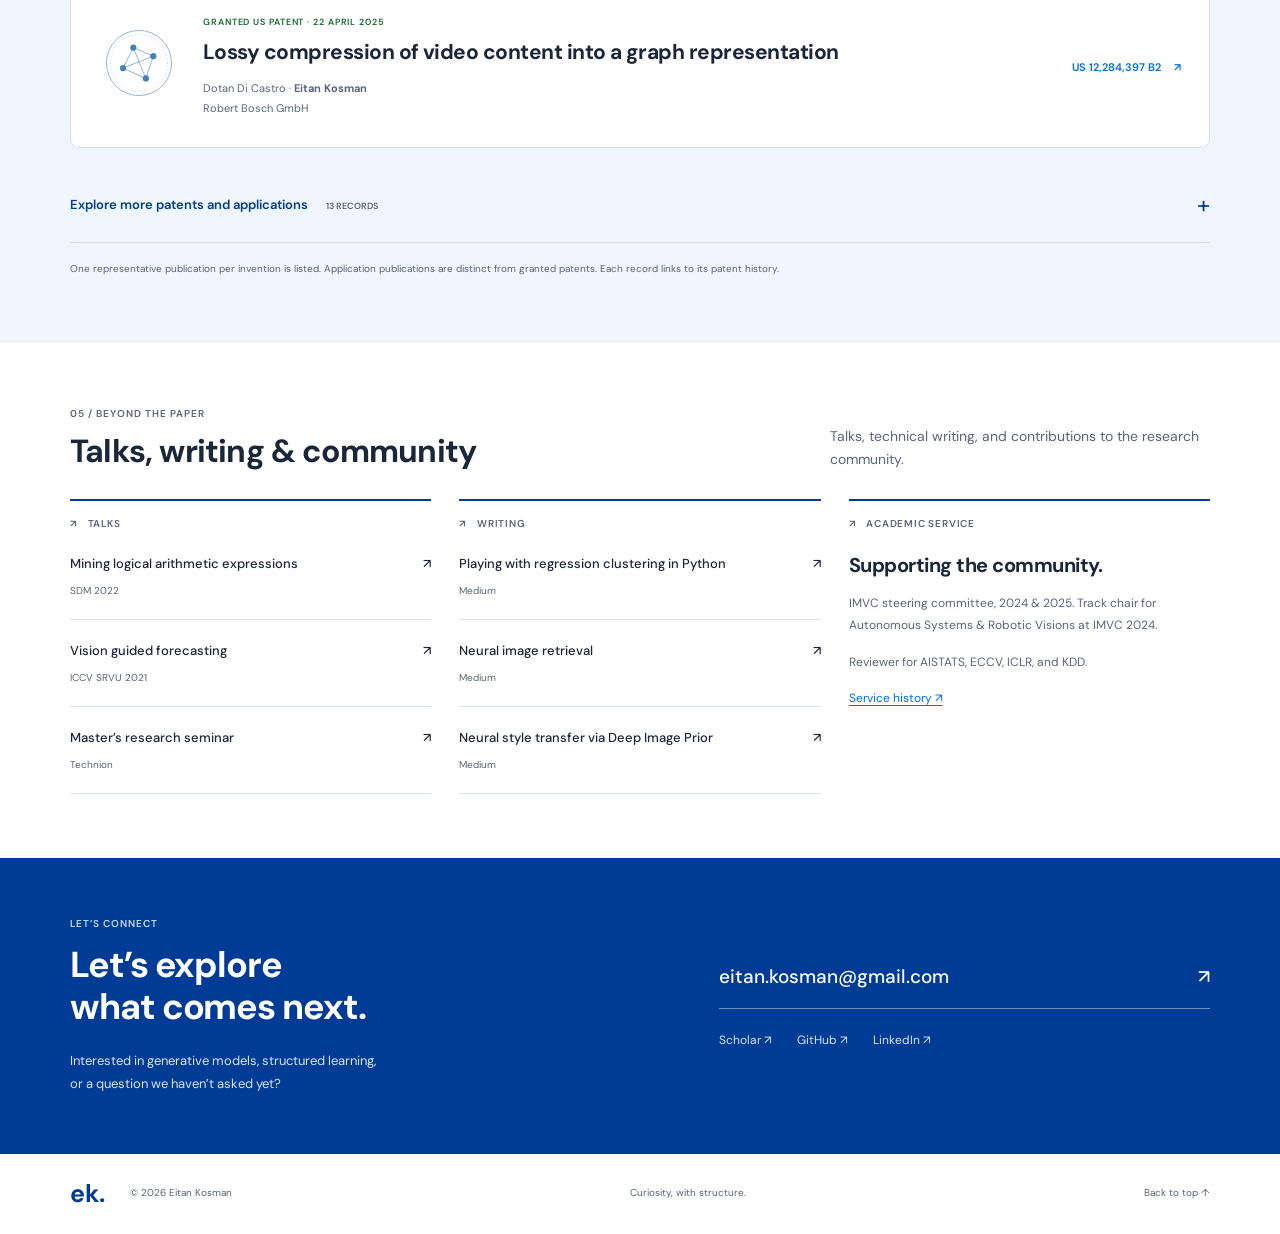
==== commit 7c4f0c9d: "Refresh research metrics" ====
--- a/index.html
+++ b/index.html
@@ -64,7 +64,7 @@
     <section id="impact" class="impact-section wrap" aria-labelledby="impact-title">
       <div class="impact-heading"><div><p class="eyebrow">RESEARCH &amp; OPEN SOURCE</p><h2 id="impact-title">Research in numbers</h2></div><a class="text-link" href="https://scholar.google.com/citations?user=c83p77gAAAAJ&amp;hl=en" target="_blank" rel="noopener noreferrer">Citation record <span aria-hidden="true">↗</span></a></div>
       <div class="impact-metrics"><a href="https://scholar.google.com/citations?user=c83p77gAAAAJ&amp;hl=en"><strong>144</strong><span>Paper citations</span><small>Google Scholar</small></a><a href="https://scholar.google.com/citations?user=c83p77gAAAAJ&amp;hl=en"><strong>6</strong><span>h index</span><small>Google Scholar</small></a><a href="https://scholar.google.com/citations?user=c83p77gAAAAJ&amp;hl=en"><strong>4</strong><span>i10 index</span><small>Google Scholar</small></a><a href="https://github.com/ekosman?tab=repositories"><strong id="total-stars">221</strong><span>GitHub stars</span><small>Across owned public repositories</small></a><a href="https://github.com/ekosman?tab=repositories"><strong id="total-forks">69</strong><span>GitHub forks</span><small>Across owned public repositories</small></a></div>
-      <p class="metrics-note">Citations: Google Scholar snapshot, 28 October 2026. <span id="github-metrics-status" data-snapshot="28 October 2026">GitHub: snapshot, 28 October 2026.</span></p>
+      <p class="metrics-note">Citations: Google Scholar snapshot, 2 November 2026. <span id="github-metrics-status" data-snapshot="2 November 2026">GitHub: snapshot, 2 November 2026.</span></p>
     </section>
 
     <section id="research" class="section wrap" aria-labelledby="research-title">
@@ -88,27 +88,27 @@
       <div id="publication-list"><article class="publication" id="pub-sdb" data-topics="Generative models">
       <div class="pub-year">2026</div><div class="pub-body"><div class="pub-topline"><span class="pub-venue">ICML</span><span class="pub-type">Conference</span><span class="pub-first">FIRST AUTHOR</span></div><h3><a href="https://proceedings.mlr.press/v306/kosman26a.html" target="_blank" rel="noopener noreferrer">Structured Diffusion Bridges: Inductive Bias for Denoising Diffusion Bridges</a></h3><div class="pub-authors"><strong>Eitan Kosman</strong>, Gabriele Serussi, Chaim Baskin</div><div class="pub-links"><a href="https://arxiv.org/abs/2605.02973" target="_blank" rel="noopener noreferrer">Paper ↗</a><a href="https://arxiv.org/pdf/2605.02973" target="_blank" rel="noopener noreferrer">PDF ↗</a><a href="https://proceedings.mlr.press/v306/kosman26a.html" target="_blank" rel="noopener noreferrer">Proceedings ↗</a><button class="js-only" type="button" data-cite="sdb" aria-label="Cite Structured Diffusion Bridges: Inductive Bias for Denoising Diffusion Bridges">Cite ↗</button></div></div></article>
 <article class="publication" id="pub-latent-bridge" data-topics="Generative models">
-      <div class="pub-year">2025</div><div class="pub-body"><div class="pub-topline"><span class="pub-venue">NeurIPS</span><span class="pub-type">Conference</span></div><h3><a href="https://papers.nips.cc/paper_files/paper/2025/hash/d5470483dd38f71f7bd9e68ce1b94145-Abstract-Conference.html" target="_blank" rel="noopener noreferrer">Towards General Modality Translation with Contrastive and Predictive Latent Diffusion Bridge</a></h3><div class="pub-authors">Nimrod Berman, Omkar Joglekar, <strong>Eitan Kosman</strong>, Dotan Di Castro, Omri Azencot</div><div class="pub-links"><a href="https://arxiv.org/abs/2510.20819" target="_blank" rel="noopener noreferrer">Paper ↗</a><a href="https://arxiv.org/pdf/2510.20819" target="_blank" rel="noopener noreferrer">PDF ↗</a><a href="https://papers.nips.cc/paper_files/paper/2025/hash/d5470483dd38f71f7bd9e68ce1b94145-Abstract-Conference.html" target="_blank" rel="noopener noreferrer">Proceedings ↗</a><a href="https://sites.google.com/view/lddbm/home" target="_blank" rel="noopener noreferrer">Project ↗</a><button class="js-only" type="button" data-cite="latent-bridge" aria-label="Cite Towards General Modality Translation with Contrastive and Predictive Latent Diffusion Bridge">Cite ↗</button><a class="citation-count" href="https://scholar.google.com/scholar?oi=bibs&amp;hl=en&amp;cites=7215072998878705583" target="_blank" rel="noopener noreferrer" title="Google Scholar snapshot, 2026-10-28">5 citations ↗</a></div></div></article>
+      <div class="pub-year">2025</div><div class="pub-body"><div class="pub-topline"><span class="pub-venue">NeurIPS</span><span class="pub-type">Conference</span></div><h3><a href="https://papers.nips.cc/paper_files/paper/2025/hash/d5470483dd38f71f7bd9e68ce1b94145-Abstract-Conference.html" target="_blank" rel="noopener noreferrer">Towards General Modality Translation with Contrastive and Predictive Latent Diffusion Bridge</a></h3><div class="pub-authors">Nimrod Berman, Omkar Joglekar, <strong>Eitan Kosman</strong>, Dotan Di Castro, Omri Azencot</div><div class="pub-links"><a href="https://arxiv.org/abs/2510.20819" target="_blank" rel="noopener noreferrer">Paper ↗</a><a href="https://arxiv.org/pdf/2510.20819" target="_blank" rel="noopener noreferrer">PDF ↗</a><a href="https://papers.nips.cc/paper_files/paper/2025/hash/d5470483dd38f71f7bd9e68ce1b94145-Abstract-Conference.html" target="_blank" rel="noopener noreferrer">Proceedings ↗</a><a href="https://sites.google.com/view/lddbm/home" target="_blank" rel="noopener noreferrer">Project ↗</a><button class="js-only" type="button" data-cite="latent-bridge" aria-label="Cite Towards General Modality Translation with Contrastive and Predictive Latent Diffusion Bridge">Cite ↗</button><a class="citation-count" href="https://scholar.google.com/scholar?oi=bibs&amp;hl=en&amp;cites=7215072998878705583" target="_blank" rel="noopener noreferrer" title="Google Scholar snapshot, 2026-11-02">5 citations ↗</a></div></div></article>
 <article class="publication" id="pub-stochasticity" data-topics="Motion &amp; vision">
-      <div class="pub-year">2025</div><div class="pub-body"><div class="pub-topline"><span class="pub-venue">IROS</span><span class="pub-type">Conference</span></div><h3><a href="https://arxiv.org/abs/2410.01628" target="_blank" rel="noopener noreferrer">Stochasticity in Motion: An Information-Theoretic Approach to Trajectory Prediction</a></h3><div class="pub-authors">Aron Distelzweig, Andreas Look, <strong>Eitan Kosman</strong>, Faris Janjoš, Jörg Wagner, Abhinav Valada</div><div class="pub-links"><a href="https://arxiv.org/abs/2410.01628" target="_blank" rel="noopener noreferrer">Paper ↗</a><a href="https://arxiv.org/pdf/2410.01628" target="_blank" rel="noopener noreferrer">PDF ↗</a><button class="js-only" type="button" data-cite="stochasticity" aria-label="Cite Stochasticity in Motion: An Information-Theoretic Approach to Trajectory Prediction">Cite ↗</button><a class="citation-count" href="https://scholar.google.com/scholar?oi=bibs&amp;hl=en&amp;cites=7696117392303176862,999228022907012312" target="_blank" rel="noopener noreferrer" title="Google Scholar snapshot, 2026-10-28">13 citations ↗</a></div></div></article>
+      <div class="pub-year">2025</div><div class="pub-body"><div class="pub-topline"><span class="pub-venue">IROS</span><span class="pub-type">Conference</span></div><h3><a href="https://arxiv.org/abs/2410.01628" target="_blank" rel="noopener noreferrer">Stochasticity in Motion: An Information-Theoretic Approach to Trajectory Prediction</a></h3><div class="pub-authors">Aron Distelzweig, Andreas Look, <strong>Eitan Kosman</strong>, Faris Janjoš, Jörg Wagner, Abhinav Valada</div><div class="pub-links"><a href="https://arxiv.org/abs/2410.01628" target="_blank" rel="noopener noreferrer">Paper ↗</a><a href="https://arxiv.org/pdf/2410.01628" target="_blank" rel="noopener noreferrer">PDF ↗</a><button class="js-only" type="button" data-cite="stochasticity" aria-label="Cite Stochasticity in Motion: An Information-Theoretic Approach to Trajectory Prediction">Cite ↗</button><a class="citation-count" href="https://scholar.google.com/scholar?oi=bibs&amp;hl=en&amp;cites=7696117392303176862,999228022907012312" target="_blank" rel="noopener noreferrer" title="Google Scholar snapshot, 2026-11-02">13 citations ↗</a></div></div></article>
 <article class="publication" id="pub-motion-risk" data-topics="Motion &amp; vision">
-      <div class="pub-year">2025</div><div class="pub-body"><div class="pub-topline"><span class="pub-venue">ICRA</span><span class="pub-type">Conference</span></div><h3><a href="https://arxiv.org/abs/2409.10585" target="_blank" rel="noopener noreferrer">Motion Forecasting via Model-Based Risk Minimization</a></h3><div class="pub-authors">Aron Distelzweig, <strong>Eitan Kosman</strong>, Andreas Look, Faris Janjoš, Denesh K. Manivannan, Abhinav Valada</div><div class="pub-links"><a href="https://arxiv.org/abs/2409.10585" target="_blank" rel="noopener noreferrer">Paper ↗</a><a href="https://arxiv.org/pdf/2409.10585" target="_blank" rel="noopener noreferrer">PDF ↗</a><button class="js-only" type="button" data-cite="motion-risk" aria-label="Cite Motion Forecasting via Model-Based Risk Minimization">Cite ↗</button><a class="citation-count" href="https://scholar.google.com/scholar?oi=bibs&amp;hl=en&amp;cites=18151513460568622823" target="_blank" rel="noopener noreferrer" title="Google Scholar snapshot, 2026-10-28">5 citations ↗</a></div></div></article>
+      <div class="pub-year">2025</div><div class="pub-body"><div class="pub-topline"><span class="pub-venue">ICRA</span><span class="pub-type">Conference</span></div><h3><a href="https://arxiv.org/abs/2409.10585" target="_blank" rel="noopener noreferrer">Motion Forecasting via Model-Based Risk Minimization</a></h3><div class="pub-authors">Aron Distelzweig, <strong>Eitan Kosman</strong>, Andreas Look, Faris Janjoš, Denesh K. Manivannan, Abhinav Valada</div><div class="pub-links"><a href="https://arxiv.org/abs/2409.10585" target="_blank" rel="noopener noreferrer">Paper ↗</a><a href="https://arxiv.org/pdf/2409.10585" target="_blank" rel="noopener noreferrer">PDF ↗</a><button class="js-only" type="button" data-cite="motion-risk" aria-label="Cite Motion Forecasting via Model-Based Risk Minimization">Cite ↗</button><a class="citation-count" href="https://scholar.google.com/scholar?oi=bibs&amp;hl=en&amp;cites=18151513460568622823" target="_blank" rel="noopener noreferrer" title="Google Scholar snapshot, 2026-11-02">5 citations ↗</a></div></div></article>
 <article class="publication" id="pub-edge" data-topics="Graphs &amp; structure|Generative models">
-      <div class="pub-year">2025</div><div class="pub-body"><div class="pub-topline"><span class="pub-venue">TMLR</span><span class="pub-type">Journal</span></div><h3><a href="https://openreview.net/forum?id=pxdSm7PW5Q" target="_blank" rel="noopener noreferrer">Reviving Life on the Edge: Joint Score-Based Graph Generation of Rich Edge Attributes</a></h3><div class="pub-authors">Nimrod Berman, <strong>Eitan Kosman</strong>, Dotan Di Castro, Omri Azencot</div><div class="pub-links"><a href="https://arxiv.org/abs/2402.04046" target="_blank" rel="noopener noreferrer">Paper ↗</a><a href="https://arxiv.org/pdf/2402.04046" target="_blank" rel="noopener noreferrer">PDF ↗</a><a href="https://openreview.net/forum?id=pxdSm7PW5Q" target="_blank" rel="noopener noreferrer">Journal ↗</a><button class="js-only" type="button" data-cite="edge" aria-label="Cite Reviving Life on the Edge: Joint Score-Based Graph Generation of Rich Edge Attributes">Cite ↗</button><a class="citation-count" href="https://scholar.google.com/scholar?oi=bibs&amp;hl=en&amp;cites=17143982825397459950,17491845723713283552" target="_blank" rel="noopener noreferrer" title="Google Scholar snapshot, 2026-10-28">6 citations ↗</a></div></div></article>
+      <div class="pub-year">2025</div><div class="pub-body"><div class="pub-topline"><span class="pub-venue">TMLR</span><span class="pub-type">Journal</span></div><h3><a href="https://openreview.net/forum?id=pxdSm7PW5Q" target="_blank" rel="noopener noreferrer">Reviving Life on the Edge: Joint Score-Based Graph Generation of Rich Edge Attributes</a></h3><div class="pub-authors">Nimrod Berman, <strong>Eitan Kosman</strong>, Dotan Di Castro, Omri Azencot</div><div class="pub-links"><a href="https://arxiv.org/abs/2402.04046" target="_blank" rel="noopener noreferrer">Paper ↗</a><a href="https://arxiv.org/pdf/2402.04046" target="_blank" rel="noopener noreferrer">PDF ↗</a><a href="https://openreview.net/forum?id=pxdSm7PW5Q" target="_blank" rel="noopener noreferrer">Journal ↗</a><button class="js-only" type="button" data-cite="edge" aria-label="Cite Reviving Life on the Edge: Joint Score-Based Graph Generation of Rich Edge Attributes">Cite ↗</button><a class="citation-count" href="https://scholar.google.com/scholar?oi=bibs&amp;hl=en&amp;cites=17143982825397459950,17491845723713283552" target="_blank" rel="noopener noreferrer" title="Google Scholar snapshot, 2026-11-02">6 citations ↗</a></div></div></article>
 <article class="publication" id="pub-bosch-street" data-topics="Motion &amp; vision">
-      <div class="pub-year">2024</div><div class="pub-body"><div class="pub-topline"><span class="pub-venue">arXiv</span><span class="pub-type">Preprint</span></div><h3><a href="https://arxiv.org/abs/2407.12803" target="_blank" rel="noopener noreferrer">Bosch Street Dataset: A Multi-Modal Dataset with Imaging Radar for Automated Driving</a></h3><div class="pub-authors">Karim Armanious et al., including <strong>Eitan Kosman</strong><details class="author-disclosure"><summary>All 28 authors</summary><p>Karim Armanious, Maurice Quach, Michael Ulrich, Timo Winterling, Johannes Friesen, Sascha Braun, Daniel Jenet, Yuri Feldman, <strong>Eitan Kosman</strong>, Philipp Rapp, Volker Fischer, Marc Sons, Lukas Kohns, Daniel Eckstein, Daniela Egbert, Simone Letsch, Corinna Voege, Felix Huttner, Alexander Bartler, Robert Maiwald, Yancong Lin, Ulf Rüegg, Claudius Gläser, Bastian Bischoff, Jascha Freess, Karsten Haug, Kathrin Klee, Holger Caesar</p></details></div><div class="pub-links"><a href="https://arxiv.org/abs/2407.12803" target="_blank" rel="noopener noreferrer">Paper ↗</a><a href="https://arxiv.org/pdf/2407.12803" target="_blank" rel="noopener noreferrer">PDF ↗</a><button class="js-only" type="button" data-cite="bosch-street" aria-label="Cite Bosch Street Dataset: A Multi-Modal Dataset with Imaging Radar for Automated Driving">Cite ↗</button><a class="citation-count" href="https://scholar.google.com/scholar?oi=bibs&amp;hl=en&amp;cites=5718214530071201240" target="_blank" rel="noopener noreferrer" title="Google Scholar snapshot, 2026-10-28">10 citations ↗</a></div></div></article>
+      <div class="pub-year">2024</div><div class="pub-body"><div class="pub-topline"><span class="pub-venue">arXiv</span><span class="pub-type">Preprint</span></div><h3><a href="https://arxiv.org/abs/2407.12803" target="_blank" rel="noopener noreferrer">Bosch Street Dataset: A Multi-Modal Dataset with Imaging Radar for Automated Driving</a></h3><div class="pub-authors">Karim Armanious et al., including <strong>Eitan Kosman</strong><details class="author-disclosure"><summary>All 28 authors</summary><p>Karim Armanious, Maurice Quach, Michael Ulrich, Timo Winterling, Johannes Friesen, Sascha Braun, Daniel Jenet, Yuri Feldman, <strong>Eitan Kosman</strong>, Philipp Rapp, Volker Fischer, Marc Sons, Lukas Kohns, Daniel Eckstein, Daniela Egbert, Simone Letsch, Corinna Voege, Felix Huttner, Alexander Bartler, Robert Maiwald, Yancong Lin, Ulf Rüegg, Claudius Gläser, Bastian Bischoff, Jascha Freess, Karsten Haug, Kathrin Klee, Holger Caesar</p></details></div><div class="pub-links"><a href="https://arxiv.org/abs/2407.12803" target="_blank" rel="noopener noreferrer">Paper ↗</a><a href="https://arxiv.org/pdf/2407.12803" target="_blank" rel="noopener noreferrer">PDF ↗</a><button class="js-only" type="button" data-cite="bosch-street" aria-label="Cite Bosch Street Dataset: A Multi-Modal Dataset with Imaging Radar for Automated Driving">Cite ↗</button><a class="citation-count" href="https://scholar.google.com/scholar?oi=bibs&amp;hl=en&amp;cites=5718214530071201240" target="_blank" rel="noopener noreferrer" title="Google Scholar snapshot, 2026-11-02">10 citations ↗</a></div></div></article>
 <article class="publication" id="pub-text-trajectory" data-topics="Motion &amp; vision">
-      <div class="pub-year">2023</div><div class="pub-body"><div class="pub-topline"><span class="pub-venue">IROS · Agents4AD</span><span class="pub-type">Workshop</span></div><h3><a href="https://arxiv.org/abs/2309.05282" target="_blank" rel="noopener noreferrer">Can you text what is happening? Integrating pre-trained language encoders into trajectory prediction models for autonomous driving</a></h3><div class="pub-authors">Ali Keysan, Andreas Look, <strong>Eitan Kosman</strong>, Gonca Gürsun, Jörg Wagner, Yu Yao, Barbara Rakitsch</div><div class="pub-links"><a href="https://arxiv.org/abs/2309.05282" target="_blank" rel="noopener noreferrer">Paper ↗</a><a href="https://arxiv.org/pdf/2309.05282" target="_blank" rel="noopener noreferrer">PDF ↗</a><button class="js-only" type="button" data-cite="text-trajectory" aria-label="Cite Can you text what is happening? Integrating pre-trained language encoders into trajectory prediction models for autonomous driving">Cite ↗</button><a class="citation-count" href="https://scholar.google.com/scholar?oi=bibs&amp;hl=en&amp;cites=1087912709561002658" target="_blank" rel="noopener noreferrer" title="Google Scholar snapshot, 2026-10-28">47 citations ↗</a></div></div></article>
+      <div class="pub-year">2023</div><div class="pub-body"><div class="pub-topline"><span class="pub-venue">IROS · Agents4AD</span><span class="pub-type">Workshop</span></div><h3><a href="https://arxiv.org/abs/2309.05282" target="_blank" rel="noopener noreferrer">Can you text what is happening? Integrating pre-trained language encoders into trajectory prediction models for autonomous driving</a></h3><div class="pub-authors">Ali Keysan, Andreas Look, <strong>Eitan Kosman</strong>, Gonca Gürsun, Jörg Wagner, Yu Yao, Barbara Rakitsch</div><div class="pub-links"><a href="https://arxiv.org/abs/2309.05282" target="_blank" rel="noopener noreferrer">Paper ↗</a><a href="https://arxiv.org/pdf/2309.05282" target="_blank" rel="noopener noreferrer">PDF ↗</a><button class="js-only" type="button" data-cite="text-trajectory" aria-label="Cite Can you text what is happening? Integrating pre-trained language encoders into trajectory prediction models for autonomous driving">Cite ↗</button><a class="citation-count" href="https://scholar.google.com/scholar?oi=bibs&amp;hl=en&amp;cites=1087912709561002658" target="_blank" rel="noopener noreferrer" title="Google Scholar snapshot, 2026-11-02">47 citations ↗</a></div></div></article>
 <article class="publication" id="pub-graphvid" data-topics="Graphs &amp; structure">
-      <div class="pub-year">2022</div><div class="pub-body"><div class="pub-topline"><span class="pub-venue">ECCV · Oral</span><span class="pub-type">Conference</span><span class="pub-first">FIRST AUTHOR</span></div><h3><a href="https://www.ecva.net/papers/eccv_2022/papers_ECCV/html/4861_ECCV_2022_paper.php" target="_blank" rel="noopener noreferrer">GraphVid: It Only Takes a Few Nodes to Understand a Video</a></h3><div class="pub-authors"><strong>Eitan Kosman</strong>, Dotan Di Castro</div><div class="pub-links"><a href="https://arxiv.org/abs/2207.01375" target="_blank" rel="noopener noreferrer">Paper ↗</a><a href="https://arxiv.org/pdf/2207.01375" target="_blank" rel="noopener noreferrer">PDF ↗</a><a href="https://www.ecva.net/papers/eccv_2022/papers_ECCV/html/4861_ECCV_2022_paper.php" target="_blank" rel="noopener noreferrer">Proceedings ↗</a><button class="js-only" type="button" data-cite="graphvid" aria-label="Cite GraphVid: It Only Takes a Few Nodes to Understand a Video">Cite ↗</button><a class="citation-count" href="https://scholar.google.com/scholar?oi=bibs&amp;hl=en&amp;cites=10252528211986001834" target="_blank" rel="noopener noreferrer" title="Google Scholar snapshot, 2026-10-28">6 citations ↗</a></div></div></article>
+      <div class="pub-year">2022</div><div class="pub-body"><div class="pub-topline"><span class="pub-venue">ECCV · Oral</span><span class="pub-type">Conference</span><span class="pub-first">FIRST AUTHOR</span></div><h3><a href="https://www.ecva.net/papers/eccv_2022/papers_ECCV/html/4861_ECCV_2022_paper.php" target="_blank" rel="noopener noreferrer">GraphVid: It Only Takes a Few Nodes to Understand a Video</a></h3><div class="pub-authors"><strong>Eitan Kosman</strong>, Dotan Di Castro</div><div class="pub-links"><a href="https://arxiv.org/abs/2207.01375" target="_blank" rel="noopener noreferrer">Paper ↗</a><a href="https://arxiv.org/pdf/2207.01375" target="_blank" rel="noopener noreferrer">PDF ↗</a><a href="https://www.ecva.net/papers/eccv_2022/papers_ECCV/html/4861_ECCV_2022_paper.php" target="_blank" rel="noopener noreferrer">Proceedings ↗</a><button class="js-only" type="button" data-cite="graphvid" aria-label="Cite GraphVid: It Only Takes a Few Nodes to Understand a Video">Cite ↗</button><a class="citation-count" href="https://scholar.google.com/scholar?oi=bibs&amp;hl=en&amp;cites=10252528211986001834" target="_blank" rel="noopener noreferrer" title="Google Scholar snapshot, 2026-11-02">6 citations ↗</a></div></div></article>
 <article class="publication" id="pub-mining" data-topics="Graphs &amp; structure">
-      <div class="pub-year">2022</div><div class="pub-body"><div class="pub-topline"><span class="pub-venue">SDM</span><span class="pub-type">Conference</span><span class="pub-first">FIRST AUTHOR</span></div><h3><a href="https://epubs.siam.org/doi/10.1137/1.9781611977172.70" target="_blank" rel="noopener noreferrer">Mining Logical Arithmetic Expressions From Proper Representations</a></h3><div class="pub-authors"><strong>Eitan Kosman</strong>, Ilya Kolchinsky, Assaf Schuster</div><div class="pub-links"><a href="https://epubs.siam.org/doi/10.1137/1.9781611977172.70" target="_blank" rel="noopener noreferrer">Paper ↗</a><button class="js-only" type="button" data-cite="mining" aria-label="Cite Mining Logical Arithmetic Expressions From Proper Representations">Cite ↗</button><a class="citation-count" href="https://scholar.google.com/scholar?oi=bibs&amp;hl=en&amp;cites=3416991345535982418" target="_blank" rel="noopener noreferrer" title="Google Scholar snapshot, 2026-10-28">1 citation ↗</a></div></div></article>
+      <div class="pub-year">2022</div><div class="pub-body"><div class="pub-topline"><span class="pub-venue">SDM</span><span class="pub-type">Conference</span><span class="pub-first">FIRST AUTHOR</span></div><h3><a href="https://epubs.siam.org/doi/10.1137/1.9781611977172.70" target="_blank" rel="noopener noreferrer">Mining Logical Arithmetic Expressions From Proper Representations</a></h3><div class="pub-authors"><strong>Eitan Kosman</strong>, Ilya Kolchinsky, Assaf Schuster</div><div class="pub-links"><a href="https://epubs.siam.org/doi/10.1137/1.9781611977172.70" target="_blank" rel="noopener noreferrer">Paper ↗</a><button class="js-only" type="button" data-cite="mining" aria-label="Cite Mining Logical Arithmetic Expressions From Proper Representations">Cite ↗</button><a class="citation-count" href="https://scholar.google.com/scholar?oi=bibs&amp;hl=en&amp;cites=3416991345535982418" target="_blank" rel="noopener noreferrer" title="Google Scholar snapshot, 2026-11-02">1 citation ↗</a></div></div></article>
 <article class="publication" id="pub-oil-spills" data-topics="Motion &amp; vision">
-      <div class="pub-year">2022</div><div class="pub-body"><div class="pub-topline"><span class="pub-venue">Water</span><span class="pub-type">Journal</span></div><h3><a href="https://www.mdpi.com/2073-4441/14/7/1127" target="_blank" rel="noopener noreferrer">Automatic Recognition of Oil Spills Using Neural Networks and Classic Image Processing</a></h3><div class="pub-authors">Rotem Rousso, Neta Katz, Gull Sharon, Yehuda Glizerin, <strong>Eitan Kosman</strong>, Assaf Shuster</div><div class="pub-links"><a href="https://www.mdpi.com/2073-4441/14/7/1127" target="_blank" rel="noopener noreferrer">Paper ↗</a><button class="js-only" type="button" data-cite="oil-spills" aria-label="Cite Automatic Recognition of Oil Spills Using Neural Networks and Classic Image Processing">Cite ↗</button><a class="citation-count" href="https://scholar.google.com/scholar?oi=bibs&amp;hl=en&amp;cites=2931873399735564404" target="_blank" rel="noopener noreferrer" title="Google Scholar snapshot, 2026-10-28">33 citations ↗</a></div></div></article>
+      <div class="pub-year">2022</div><div class="pub-body"><div class="pub-topline"><span class="pub-venue">Water</span><span class="pub-type">Journal</span></div><h3><a href="https://www.mdpi.com/2073-4441/14/7/1127" target="_blank" rel="noopener noreferrer">Automatic Recognition of Oil Spills Using Neural Networks and Classic Image Processing</a></h3><div class="pub-authors">Rotem Rousso, Neta Katz, Gull Sharon, Yehuda Glizerin, <strong>Eitan Kosman</strong>, Assaf Shuster</div><div class="pub-links"><a href="https://www.mdpi.com/2073-4441/14/7/1127" target="_blank" rel="noopener noreferrer">Paper ↗</a><button class="js-only" type="button" data-cite="oil-spills" aria-label="Cite Automatic Recognition of Oil Spills Using Neural Networks and Classic Image Processing">Cite ↗</button><a class="citation-count" href="https://scholar.google.com/scholar?oi=bibs&amp;hl=en&amp;cites=2931873399735564404" target="_blank" rel="noopener noreferrer" title="Google Scholar snapshot, 2026-11-02">33 citations ↗</a></div></div></article>
 <article class="publication" id="pub-lsp" data-topics="Graphs &amp; structure">
-      <div class="pub-year">2022</div><div class="pub-body"><div class="pub-topline"><span class="pub-venue">ICDM · MLoG</span><span class="pub-type">Workshop</span><span class="pub-first">FIRST AUTHOR</span></div><h3><a href="https://arxiv.org/abs/2111.05694" target="_blank" rel="noopener noreferrer">LSP: Acceleration of Graph Neural Networks via Locality Sensitive Pruning of Graphs</a></h3><div class="pub-authors"><strong>Eitan Kosman</strong>, Joel Oren, Dotan Di Castro</div><div class="pub-links"><a href="https://arxiv.org/abs/2111.05694" target="_blank" rel="noopener noreferrer">Paper ↗</a><a href="https://arxiv.org/pdf/2111.05694" target="_blank" rel="noopener noreferrer">PDF ↗</a><button class="js-only" type="button" data-cite="lsp" aria-label="Cite LSP: Acceleration of Graph Neural Networks via Locality Sensitive Pruning of Graphs">Cite ↗</button><a class="citation-count" href="https://scholar.google.com/scholar?oi=bibs&amp;hl=en&amp;cites=187867757672453606,4118961853186669242" target="_blank" rel="noopener noreferrer" title="Google Scholar snapshot, 2026-10-28">7 citations ↗</a></div></div></article>
+      <div class="pub-year">2022</div><div class="pub-body"><div class="pub-topline"><span class="pub-venue">ICDM · MLoG</span><span class="pub-type">Workshop</span><span class="pub-first">FIRST AUTHOR</span></div><h3><a href="https://arxiv.org/abs/2111.05694" target="_blank" rel="noopener noreferrer">LSP: Acceleration of Graph Neural Networks via Locality Sensitive Pruning of Graphs</a></h3><div class="pub-authors"><strong>Eitan Kosman</strong>, Joel Oren, Dotan Di Castro</div><div class="pub-links"><a href="https://arxiv.org/abs/2111.05694" target="_blank" rel="noopener noreferrer">Paper ↗</a><a href="https://arxiv.org/pdf/2111.05694" target="_blank" rel="noopener noreferrer">PDF ↗</a><button class="js-only" type="button" data-cite="lsp" aria-label="Cite LSP: Acceleration of Graph Neural Networks via Locality Sensitive Pruning of Graphs">Cite ↗</button><a class="citation-count" href="https://scholar.google.com/scholar?oi=bibs&amp;hl=en&amp;cites=187867757672453606,4118961853186669242" target="_blank" rel="noopener noreferrer" title="Google Scholar snapshot, 2026-11-02">7 citations ↗</a></div></div></article>
 <article class="publication" id="pub-vision-forecasting" data-topics="Motion &amp; vision">
-      <div class="pub-year">2021</div><div class="pub-body"><div class="pub-topline"><span class="pub-venue">ICCV · ROAD / SRVU</span><span class="pub-type">Workshop</span><span class="pub-first">FIRST AUTHOR</span></div><h3><a href="https://arxiv.org/abs/2107.12674" target="_blank" rel="noopener noreferrer">Vision-Guided Forecasting: Visual Context for Multi-Horizon Time Series Forecasting</a></h3><div class="pub-authors"><strong>Eitan Kosman</strong>, Dotan Di Castro</div><div class="pub-links"><a href="https://arxiv.org/abs/2107.12674" target="_blank" rel="noopener noreferrer">Paper ↗</a><a href="https://arxiv.org/pdf/2107.12674" target="_blank" rel="noopener noreferrer">PDF ↗</a><button class="js-only" type="button" data-cite="vision-forecasting" aria-label="Cite Vision-Guided Forecasting: Visual Context for Multi-Horizon Time Series Forecasting">Cite ↗</button><a class="citation-count" href="https://scholar.google.com/scholar?oi=bibs&amp;hl=en&amp;cites=13364858743660540056" target="_blank" rel="noopener noreferrer" title="Google Scholar snapshot, 2026-10-28">1 citation ↗</a></div></div></article></div>
+      <div class="pub-year">2021</div><div class="pub-body"><div class="pub-topline"><span class="pub-venue">ICCV · ROAD / SRVU</span><span class="pub-type">Workshop</span><span class="pub-first">FIRST AUTHOR</span></div><h3><a href="https://arxiv.org/abs/2107.12674" target="_blank" rel="noopener noreferrer">Vision-Guided Forecasting: Visual Context for Multi-Horizon Time Series Forecasting</a></h3><div class="pub-authors"><strong>Eitan Kosman</strong>, Dotan Di Castro</div><div class="pub-links"><a href="https://arxiv.org/abs/2107.12674" target="_blank" rel="noopener noreferrer">Paper ↗</a><a href="https://arxiv.org/pdf/2107.12674" target="_blank" rel="noopener noreferrer">PDF ↗</a><button class="js-only" type="button" data-cite="vision-forecasting" aria-label="Cite Vision-Guided Forecasting: Visual Context for Multi-Horizon Time Series Forecasting">Cite ↗</button><a class="citation-count" href="https://scholar.google.com/scholar?oi=bibs&amp;hl=en&amp;cites=13364858743660540056" target="_blank" rel="noopener noreferrer" title="Google Scholar snapshot, 2026-11-02">1 citation ↗</a></div></div></article></div>
       <div class="empty-results" id="empty-results" hidden><h3>No papers match that search.</h3><p>Try a different title, author, venue, or year.</p><button class="button button-dark" type="button" id="reset-search">Show all publications</button></div>
       <p class="archive-note">For citation metrics and additional indexing, visit <a href="https://scholar.google.com/citations?user=c83p77gAAAAJ&amp;hl=en" target="_blank" rel="noopener noreferrer">Google Scholar ↗</a> or <a href="https://dblp.org/pid/298/2651.html" target="_blank" rel="noopener noreferrer">DBLP ↗</a>.</p>
     </div></section>
@@ -128,7 +128,7 @@
     <section id="patents" class="section patent-section" aria-labelledby="patents-title"><div class="wrap">
       <div class="section-heading"><div><p class="eyebrow">04 / INVENTIONS</p><h2 id="patents-title">From research to invention</h2></div><p class="section-intro">Patents and published applications spanning graph learning, video representation, and intelligent systems.</p></div>
       <article class="patent-feature"><div class="patent-seal" aria-hidden="true"><svg viewBox="0 0 140 140"><circle cx="70" cy="70" r="57"/><circle cx="70" cy="70" r="50" stroke-dasharray="1 5"/><path d="M42 79 60 43 95 58 82 97 42 79 95 58M60 43l22 54"/><g><circle cx="42" cy="79" r="5"/><circle cx="60" cy="43" r="5"/><circle cx="95" cy="58" r="5"/><circle cx="82" cy="97" r="5"/></g></svg></div><div><p class="eyebrow">GRANTED US PATENT · 22 APRIL 2025</p><h3>Lossy compression of video content <br> into a graph representation</h3><p>Dotan Di Castro · <strong>Eitan Kosman</strong><br> Robert Bosch GmbH</p></div><a class="patent-number" href="https://patents.google.com/patent/US12284397B2/en" target="_blank" rel="noopener noreferrer">US 12,284,397 B2 <span aria-hidden="true">↗</span></a></article>
-      <details class="patent-archive"><summary><span>Explore more patents and applications <span class="count-label">11 RECORDS</span></span><span class="expand-icon" aria-hidden="true">+</span></summary><div class="patent-list"><a class="patent-entry" href="https://patents.google.com/patent/US20260080284A1/en" target="_blank" rel="noopener noreferrer"><div class="patent-id">US20260080284A1<span>2026 · Published application</span></div><div><h4>Method for determining an uncertainty associated with trajectory predictions of a vehicle</h4><p>Aron Distelzweig · Andreas Look · <strong>Eitan Kosman</strong></p></div><span aria-hidden="true">↗</span></a>
+      <details class="patent-archive"><summary><span>Explore more patents and applications <span class="count-label">13 RECORDS</span></span><span class="expand-icon" aria-hidden="true">+</span></summary><div class="patent-list"><a class="patent-entry" href="https://patents.google.com/patent/US20260080284A1/en" target="_blank" rel="noopener noreferrer"><div class="patent-id">US20260080284A1<span>2026 · Published application</span></div><div><h4>Method for determining an uncertainty associated with trajectory predictions of a vehicle</h4><p>Aron Distelzweig · Andreas Look · <strong>Eitan Kosman</strong></p></div><span aria-hidden="true">↗</span></a>
 <a class="patent-entry" href="https://patents.google.com/patent/US20260070577A1/en" target="_blank" rel="noopener noreferrer"><div class="patent-id">US20260070577A1<span>2026 · Published application</span></div><div><h4>Computer-implemented method for generating a control command for an autonomous vehicle</h4><p>Ali Keysan · Barbara Rakitsch · Andreas Look · <strong>Eitan Kosman</strong></p></div><span aria-hidden="true">↗</span></a>
 <a class="patent-entry" href="https://patents.google.com/patent/US20260035020A1/en" target="_blank" rel="noopener noreferrer"><div class="patent-id">US20260035020A1<span>2026 · Published application</span></div><div><h4>Method for ascertaining potential trajectories when controlling a robot device</h4><p>Aron Distelzweig · Andreas Look · <strong>Eitan Kosman</strong></p></div><span aria-hidden="true">↗</span></a>
 <a class="patent-entry" href="https://patents.google.com/patent/US20250272546A1/en" target="_blank" rel="noopener noreferrer"><div class="patent-id">US20250272546A1<span>2025 · Published application</span></div><div><h4>Using diffusion model to generate graph data</h4><p><strong>Eitan Kosman</strong> · Dotan Di Castro · Nimrod Berman</p></div><span aria-hidden="true">↗</span></a>
@@ -138,7 +138,9 @@
 <a class="patent-entry" href="https://patents.google.com/patent/US20240119284A1/en" target="_blank" rel="noopener noreferrer"><div class="patent-id">US20240119284A1<span>2024 · Published application</span></div><div><h4>Method for training a machine learning model</h4><p>Joerg Wagner · Nils Oliver Ferguson · Stephan Scheiderer · Yu Yao · Avinash Kumar · Barbara Rakitsch · <strong>Eitan Kosman</strong> · Gonca Guersun · Michael Herman</p></div><span aria-hidden="true">↗</span></a>
 <a class="patent-entry" href="https://patents.google.com/patent/US20240095597A1/en" target="_blank" rel="noopener noreferrer"><div class="patent-id">US20240095597A1<span>2024 · Published application</span></div><div><h4>Method for generating additional training data for training a machine learning algorithm</h4><p><strong>Eitan Kosman</strong> · Amulya Hiremath · Barbara Rakitsch · Gonca Guersun · Joerg Wagner · Michael Herman · Yu Yao</p></div><span aria-hidden="true">↗</span></a>
 <a class="patent-entry" href="https://patents.google.com/patent/EP4238714A1/en" target="_blank" rel="noopener noreferrer"><div class="patent-id">EP4238714A1<span>2023 · Published application</span></div><div><h4>Device and method for controlling a robot</h4><p>Yuri Feldman · Yoel Shapiro · <strong>Eitan Kosman</strong></p></div><span aria-hidden="true">↗</span></a>
-<a class="patent-entry" href="https://patents.google.com/patent/US20230101250A1/en" target="_blank" rel="noopener noreferrer"><div class="patent-id">US20230101250A1<span>2023 · Published application</span></div><div><h4>Method for generating a graph structure for training a graph neural network</h4><p><strong>Eitan Kosman</strong> · Dotan Di Castro · Joel Oren</p></div><span aria-hidden="true">↗</span></a></div></details>
+<a class="patent-entry" href="https://patents.google.com/patent/US20230101250A1/en" target="_blank" rel="noopener noreferrer"><div class="patent-id">US20230101250A1<span>2023 · Published application</span></div><div><h4>Method for generating a graph structure for training a graph neural network</h4><p><strong>Eitan Kosman</strong> · Dotan Di Castro · Joel Oren</p></div><span aria-hidden="true">↗</span></a>
+<a class="patent-entry" href="https://patents.google.com/patent/EP4113367A1/en" target="_blank" rel="noopener noreferrer"><div class="patent-id">EP4113367A1<span>2023 · Published application</span></div><div><h4>Predicting vehicle state variables based on fusion with video frames</h4><p>Dotan Di Castro · <strong>Eitan Kosman</strong></p></div><span aria-hidden="true">↗</span></a>
+<a class="patent-entry" href="https://patents.google.com/patent/US20240378438A1/en" target="_blank" rel="noopener noreferrer"><div class="patent-id">US20240378438A1<span>2024 · Published application</span></div><div><h4>Training a neural network system to predict the behavior of interacting agents</h4><p><strong>Eitan Kosman</strong> · Avinash Kumar · Barbara Rakitsch · Gonca Guersun · Joerg Wagner · Yu Yao</p></div><span aria-hidden="true">↗</span></a></div></details>
       <p class="patent-note">One representative publication per invention is listed. Application publications are distinct from granted patents. Each record links to its patent history.</p>
     </div></section>
 
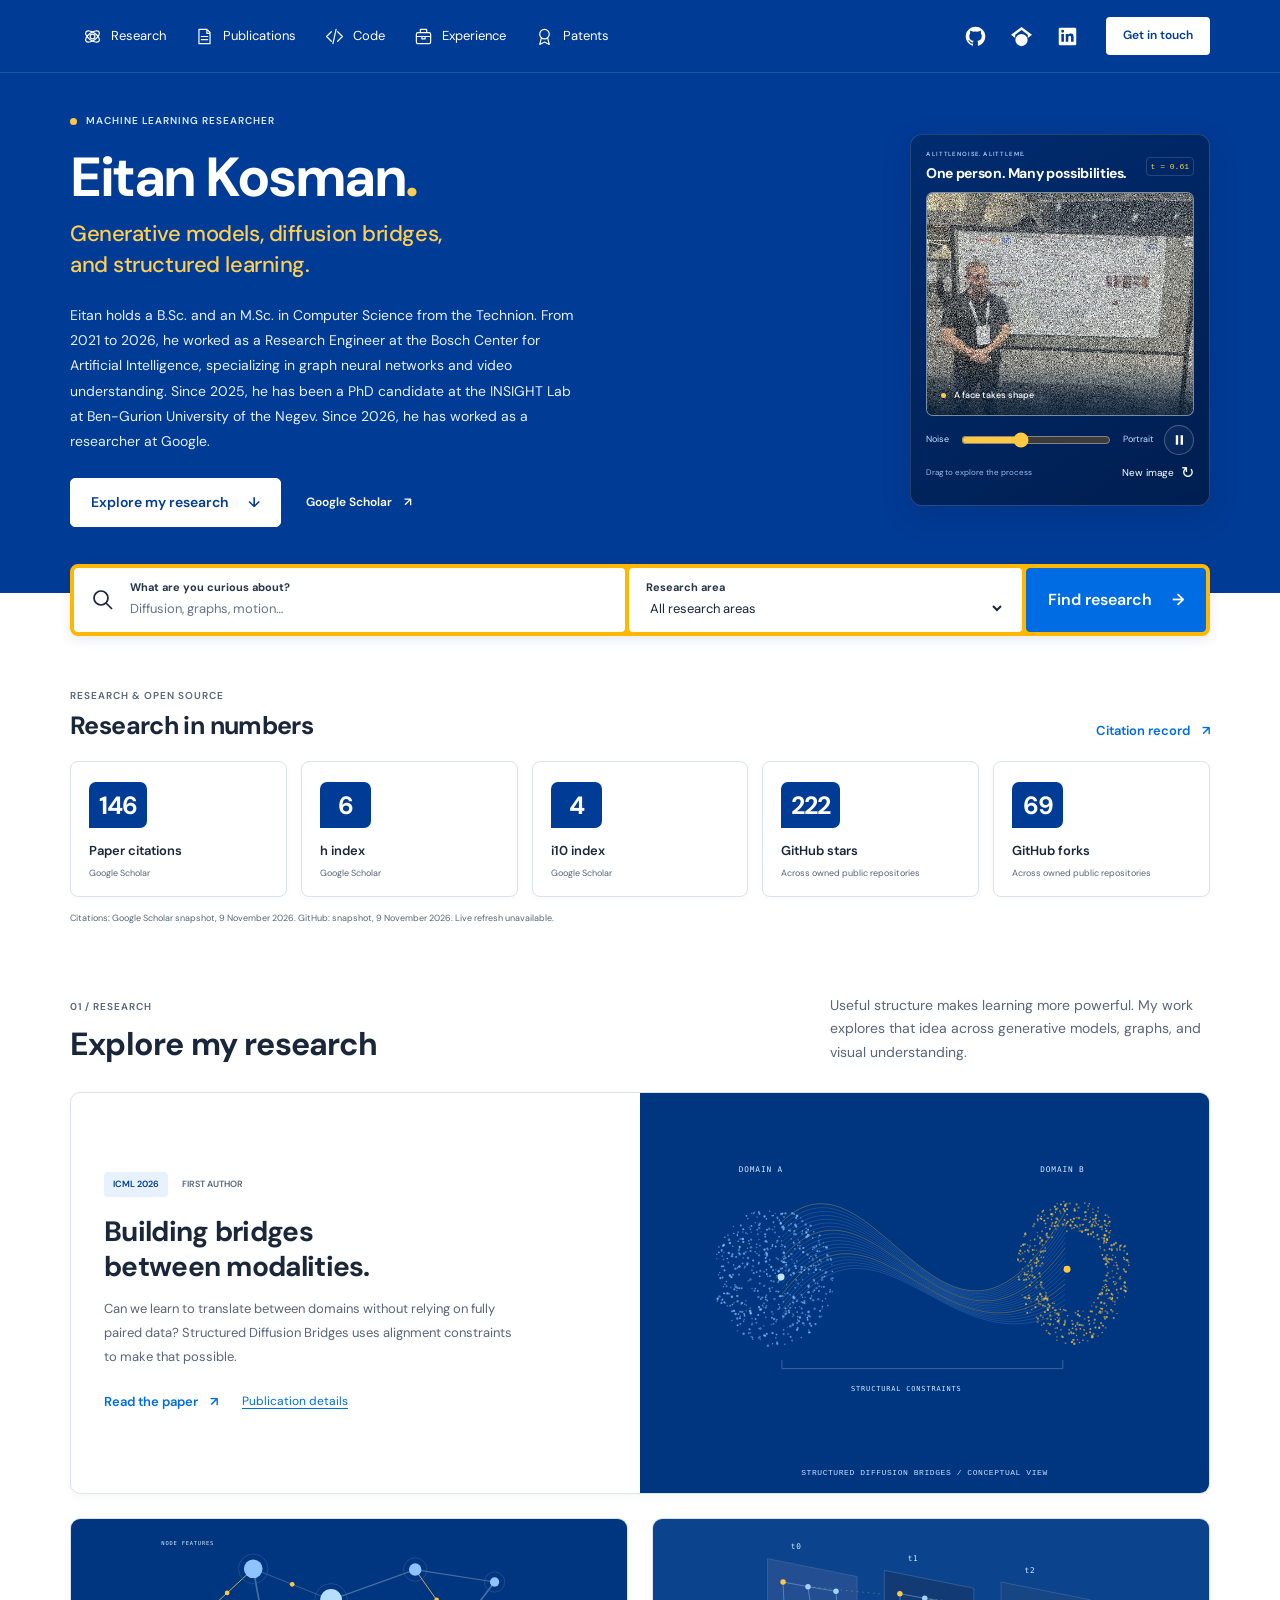
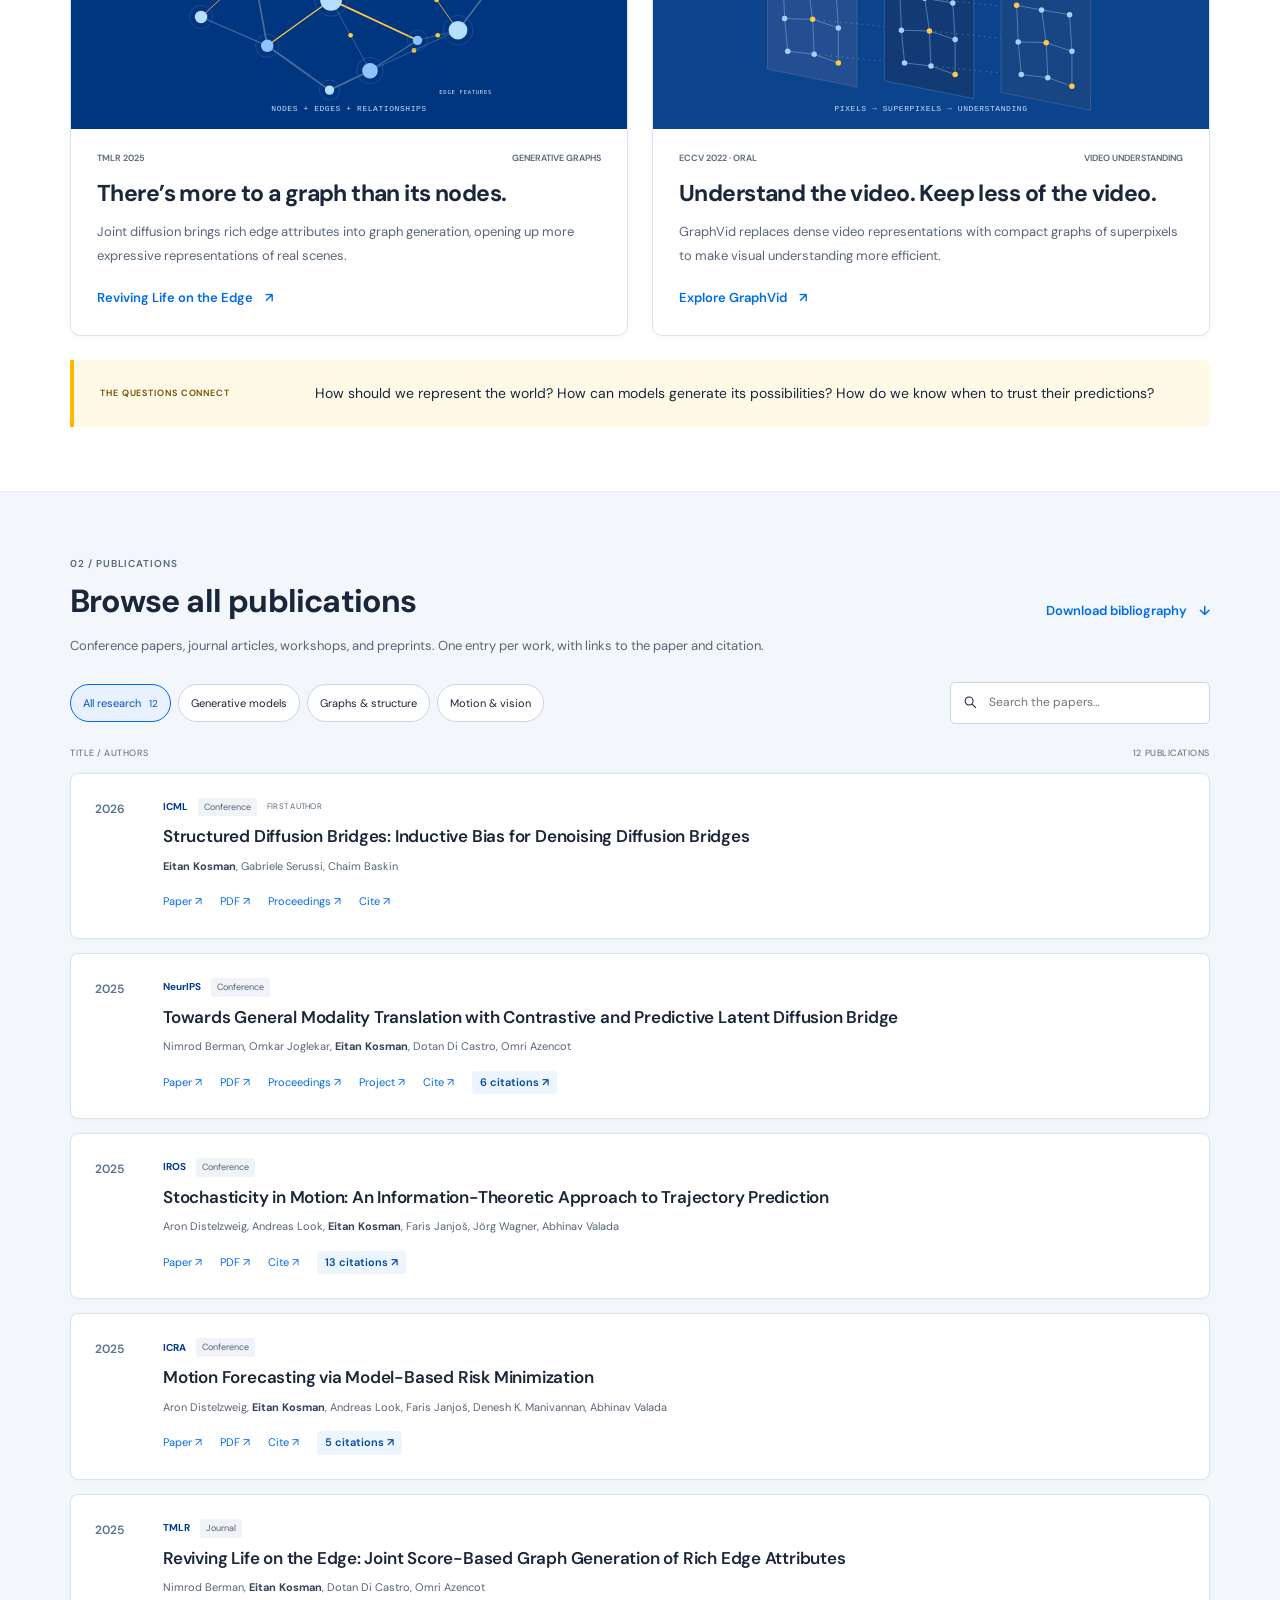
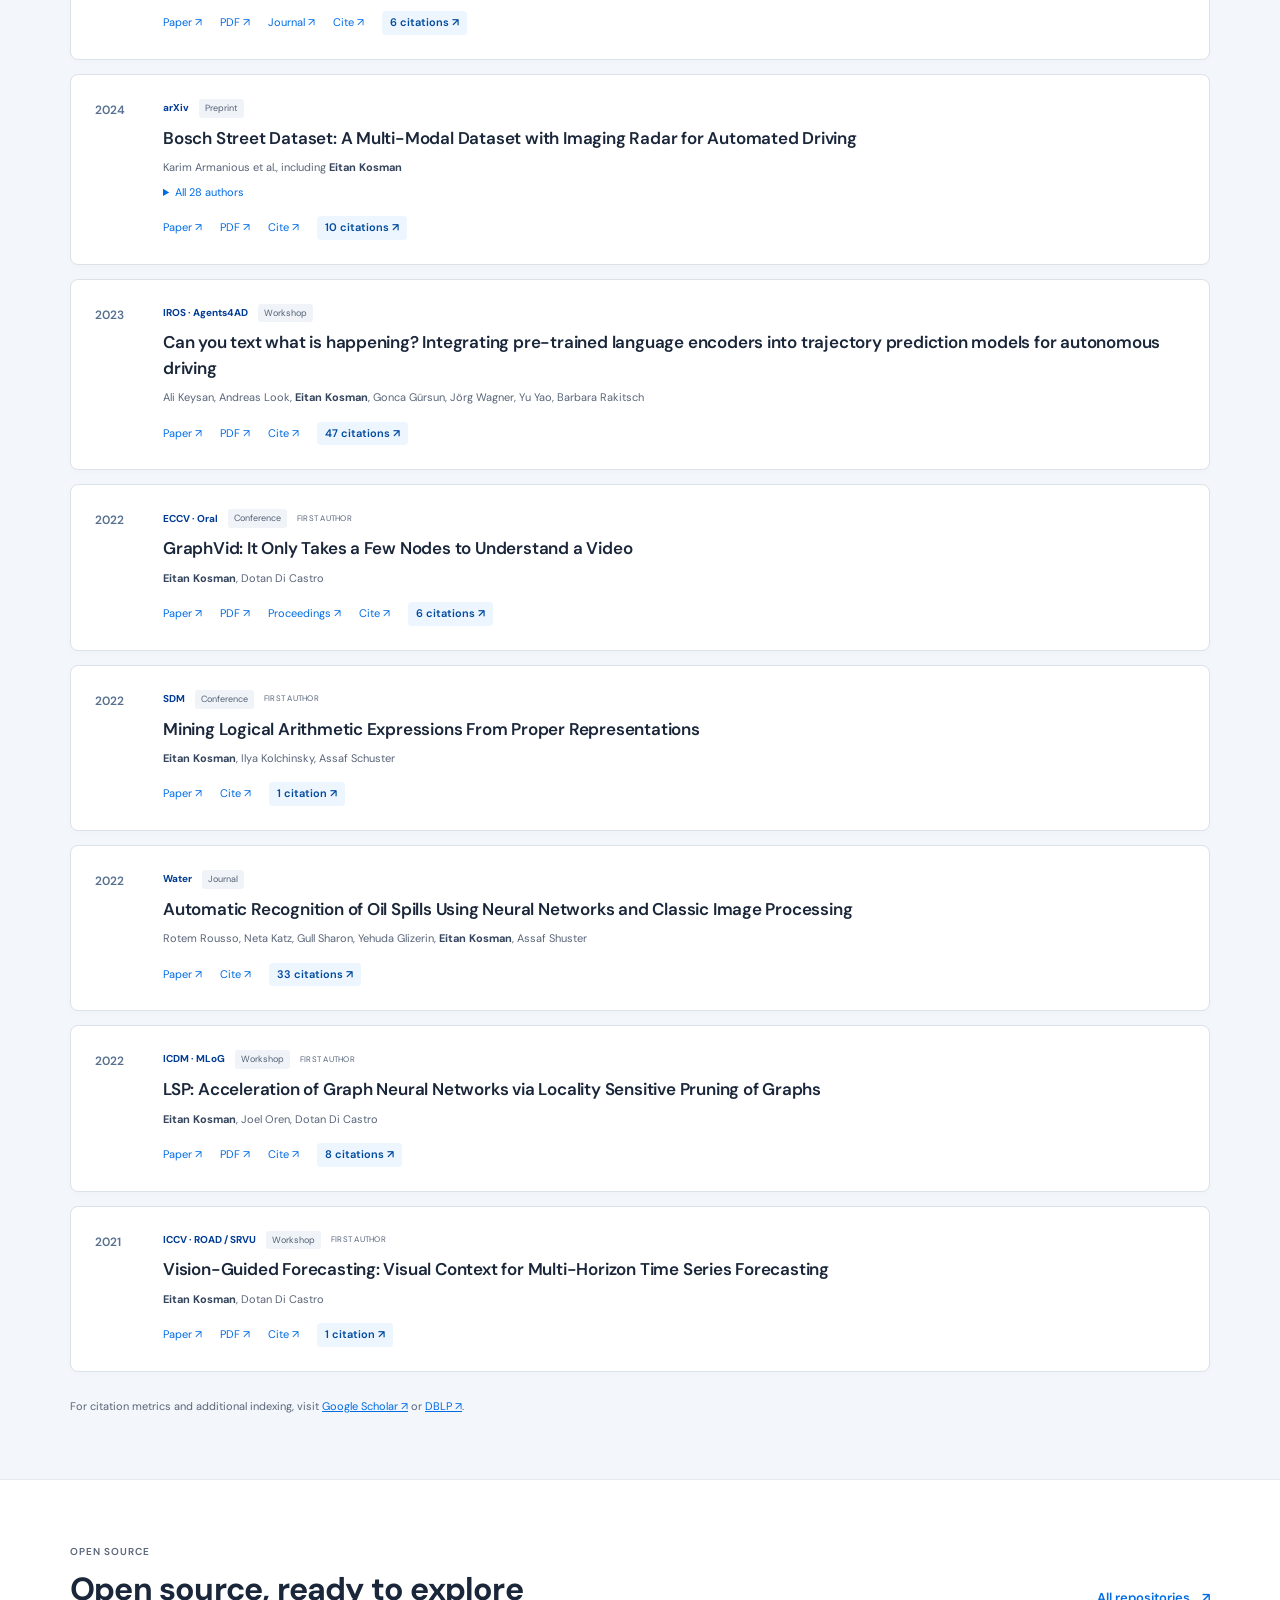
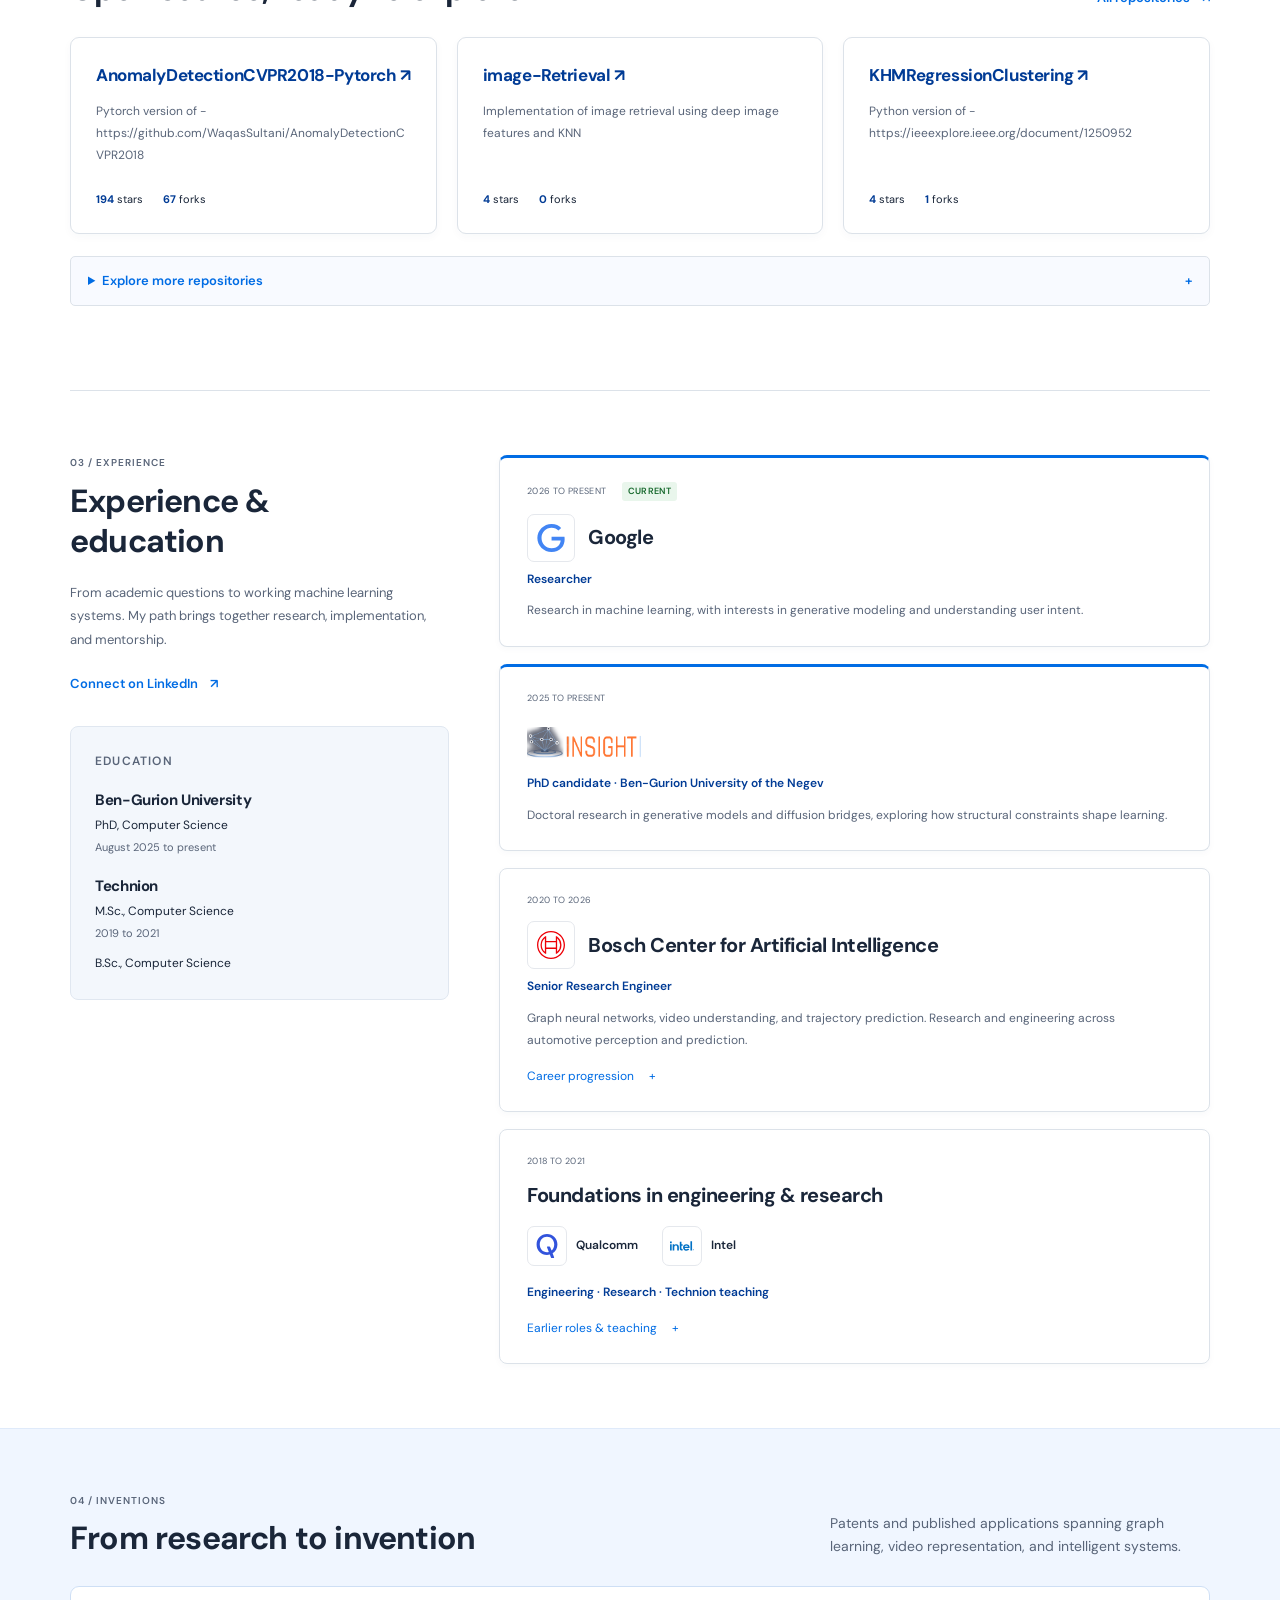
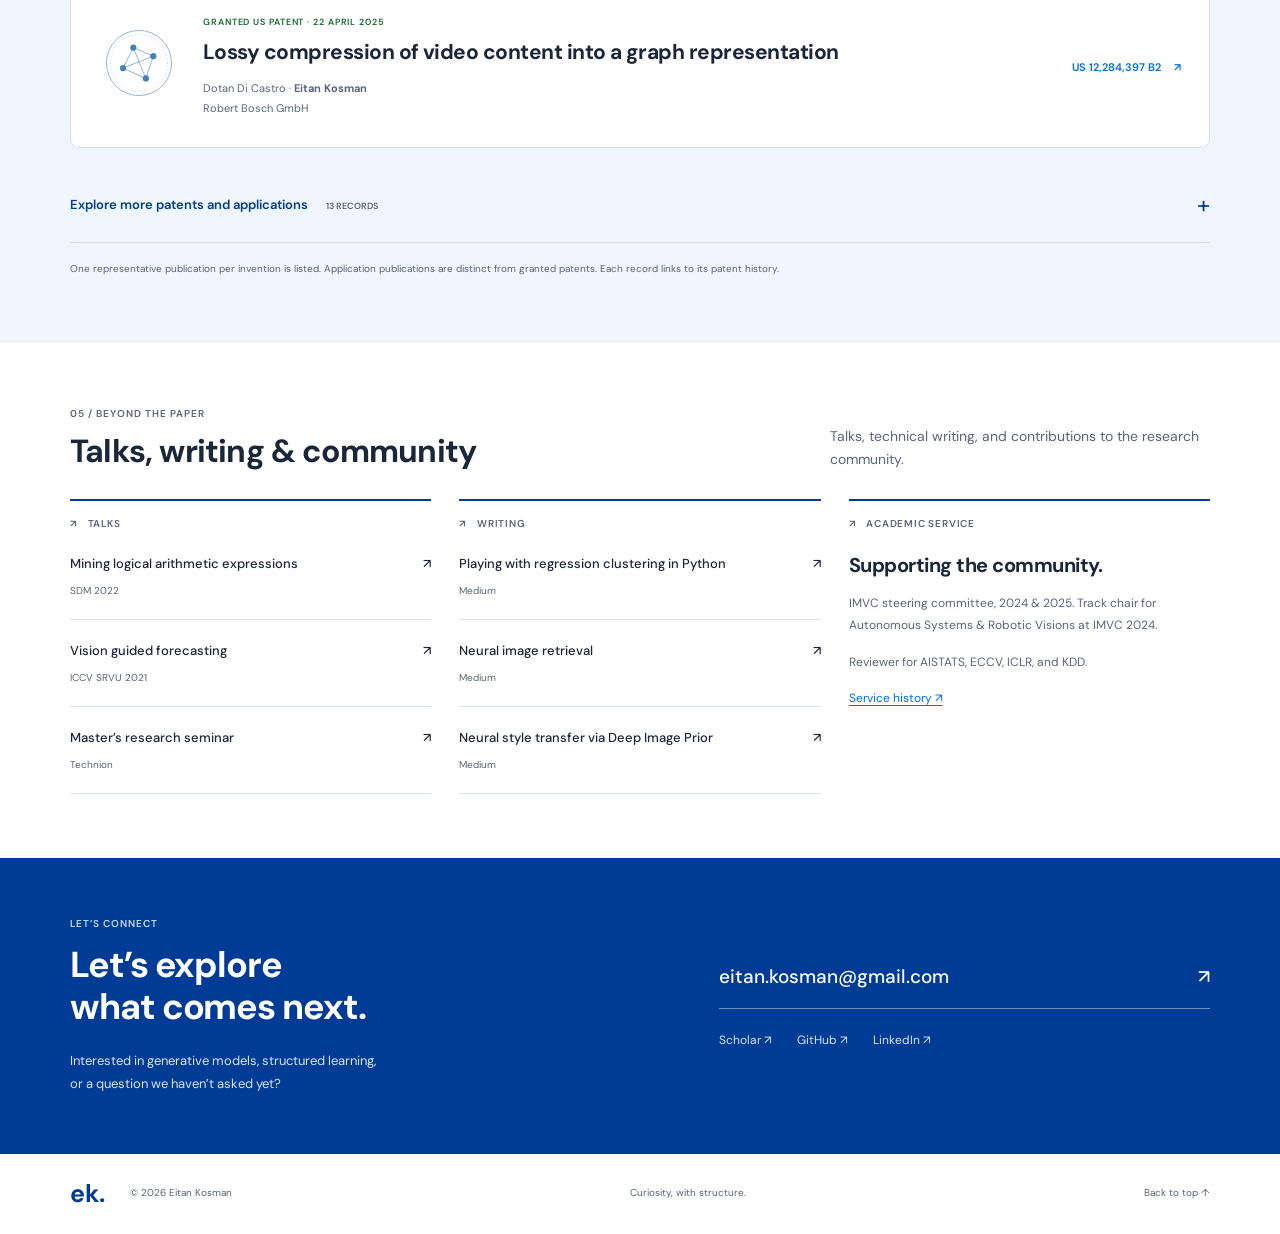
==== commit 1fadbf0a: "Refresh research metrics" ====
--- a/index.html
+++ b/index.html
@@ -63,8 +63,8 @@
 
     <section id="impact" class="impact-section wrap" aria-labelledby="impact-title">
       <div class="impact-heading"><div><p class="eyebrow">RESEARCH &amp; OPEN SOURCE</p><h2 id="impact-title">Research in numbers</h2></div><a class="text-link" href="https://scholar.google.com/citations?user=c83p77gAAAAJ&amp;hl=en" target="_blank" rel="noopener noreferrer">Citation record <span aria-hidden="true">↗</span></a></div>
-      <div class="impact-metrics"><a href="https://scholar.google.com/citations?user=c83p77gAAAAJ&amp;hl=en"><strong>144</strong><span>Paper citations</span><small>Google Scholar</small></a><a href="https://scholar.google.com/citations?user=c83p77gAAAAJ&amp;hl=en"><strong>6</strong><span>h index</span><small>Google Scholar</small></a><a href="https://scholar.google.com/citations?user=c83p77gAAAAJ&amp;hl=en"><strong>4</strong><span>i10 index</span><small>Google Scholar</small></a><a href="https://github.com/ekosman?tab=repositories"><strong id="total-stars">221</strong><span>GitHub stars</span><small>Across owned public repositories</small></a><a href="https://github.com/ekosman?tab=repositories"><strong id="total-forks">69</strong><span>GitHub forks</span><small>Across owned public repositories</small></a></div>
-      <p class="metrics-note">Citations: Google Scholar snapshot, 2 November 2026. <span id="github-metrics-status" data-snapshot="2 November 2026">GitHub: snapshot, 2 November 2026.</span></p>
+      <div class="impact-metrics"><a href="https://scholar.google.com/citations?user=c83p77gAAAAJ&amp;hl=en"><strong>146</strong><span>Paper citations</span><small>Google Scholar</small></a><a href="https://scholar.google.com/citations?user=c83p77gAAAAJ&amp;hl=en"><strong>6</strong><span>h index</span><small>Google Scholar</small></a><a href="https://scholar.google.com/citations?user=c83p77gAAAAJ&amp;hl=en"><strong>4</strong><span>i10 index</span><small>Google Scholar</small></a><a href="https://github.com/ekosman?tab=repositories"><strong id="total-stars">222</strong><span>GitHub stars</span><small>Across owned public repositories</small></a><a href="https://github.com/ekosman?tab=repositories"><strong id="total-forks">69</strong><span>GitHub forks</span><small>Across owned public repositories</small></a></div>
+      <p class="metrics-note">Citations: Google Scholar snapshot, 9 November 2026. <span id="github-metrics-status" data-snapshot="9 November 2026">GitHub: snapshot, 9 November 2026.</span></p>
     </section>
 
     <section id="research" class="section wrap" aria-labelledby="research-title">
@@ -88,32 +88,32 @@
       <div id="publication-list"><article class="publication" id="pub-sdb" data-topics="Generative models">
       <div class="pub-year">2026</div><div class="pub-body"><div class="pub-topline"><span class="pub-venue">ICML</span><span class="pub-type">Conference</span><span class="pub-first">FIRST AUTHOR</span></div><h3><a href="https://proceedings.mlr.press/v306/kosman26a.html" target="_blank" rel="noopener noreferrer">Structured Diffusion Bridges: Inductive Bias for Denoising Diffusion Bridges</a></h3><div class="pub-authors"><strong>Eitan Kosman</strong>, Gabriele Serussi, Chaim Baskin</div><div class="pub-links"><a href="https://arxiv.org/abs/2605.02973" target="_blank" rel="noopener noreferrer">Paper ↗</a><a href="https://arxiv.org/pdf/2605.02973" target="_blank" rel="noopener noreferrer">PDF ↗</a><a href="https://proceedings.mlr.press/v306/kosman26a.html" target="_blank" rel="noopener noreferrer">Proceedings ↗</a><button class="js-only" type="button" data-cite="sdb" aria-label="Cite Structured Diffusion Bridges: Inductive Bias for Denoising Diffusion Bridges">Cite ↗</button></div></div></article>
 <article class="publication" id="pub-latent-bridge" data-topics="Generative models">
-      <div class="pub-year">2025</div><div class="pub-body"><div class="pub-topline"><span class="pub-venue">NeurIPS</span><span class="pub-type">Conference</span></div><h3><a href="https://papers.nips.cc/paper_files/paper/2025/hash/d5470483dd38f71f7bd9e68ce1b94145-Abstract-Conference.html" target="_blank" rel="noopener noreferrer">Towards General Modality Translation with Contrastive and Predictive Latent Diffusion Bridge</a></h3><div class="pub-authors">Nimrod Berman, Omkar Joglekar, <strong>Eitan Kosman</strong>, Dotan Di Castro, Omri Azencot</div><div class="pub-links"><a href="https://arxiv.org/abs/2510.20819" target="_blank" rel="noopener noreferrer">Paper ↗</a><a href="https://arxiv.org/pdf/2510.20819" target="_blank" rel="noopener noreferrer">PDF ↗</a><a href="https://papers.nips.cc/paper_files/paper/2025/hash/d5470483dd38f71f7bd9e68ce1b94145-Abstract-Conference.html" target="_blank" rel="noopener noreferrer">Proceedings ↗</a><a href="https://sites.google.com/view/lddbm/home" target="_blank" rel="noopener noreferrer">Project ↗</a><button class="js-only" type="button" data-cite="latent-bridge" aria-label="Cite Towards General Modality Translation with Contrastive and Predictive Latent Diffusion Bridge">Cite ↗</button><a class="citation-count" href="https://scholar.google.com/scholar?oi=bibs&amp;hl=en&amp;cites=7215072998878705583" target="_blank" rel="noopener noreferrer" title="Google Scholar snapshot, 2026-11-02">5 citations ↗</a></div></div></article>
+      <div class="pub-year">2025</div><div class="pub-body"><div class="pub-topline"><span class="pub-venue">NeurIPS</span><span class="pub-type">Conference</span></div><h3><a href="https://papers.nips.cc/paper_files/paper/2025/hash/d5470483dd38f71f7bd9e68ce1b94145-Abstract-Conference.html" target="_blank" rel="noopener noreferrer">Towards General Modality Translation with Contrastive and Predictive Latent Diffusion Bridge</a></h3><div class="pub-authors">Nimrod Berman, Omkar Joglekar, <strong>Eitan Kosman</strong>, Dotan Di Castro, Omri Azencot</div><div class="pub-links"><a href="https://arxiv.org/abs/2510.20819" target="_blank" rel="noopener noreferrer">Paper ↗</a><a href="https://arxiv.org/pdf/2510.20819" target="_blank" rel="noopener noreferrer">PDF ↗</a><a href="https://papers.nips.cc/paper_files/paper/2025/hash/d5470483dd38f71f7bd9e68ce1b94145-Abstract-Conference.html" target="_blank" rel="noopener noreferrer">Proceedings ↗</a><a href="https://sites.google.com/view/lddbm/home" target="_blank" rel="noopener noreferrer">Project ↗</a><button class="js-only" type="button" data-cite="latent-bridge" aria-label="Cite Towards General Modality Translation with Contrastive and Predictive Latent Diffusion Bridge">Cite ↗</button><a class="citation-count" href="https://scholar.google.com/scholar?oi=bibs&amp;hl=en&amp;cites=7215072998878705583" target="_blank" rel="noopener noreferrer" title="Google Scholar snapshot, 2026-11-09">6 citations ↗</a></div></div></article>
 <article class="publication" id="pub-stochasticity" data-topics="Motion &amp; vision">
-      <div class="pub-year">2025</div><div class="pub-body"><div class="pub-topline"><span class="pub-venue">IROS</span><span class="pub-type">Conference</span></div><h3><a href="https://arxiv.org/abs/2410.01628" target="_blank" rel="noopener noreferrer">Stochasticity in Motion: An Information-Theoretic Approach to Trajectory Prediction</a></h3><div class="pub-authors">Aron Distelzweig, Andreas Look, <strong>Eitan Kosman</strong>, Faris Janjoš, Jörg Wagner, Abhinav Valada</div><div class="pub-links"><a href="https://arxiv.org/abs/2410.01628" target="_blank" rel="noopener noreferrer">Paper ↗</a><a href="https://arxiv.org/pdf/2410.01628" target="_blank" rel="noopener noreferrer">PDF ↗</a><button class="js-only" type="button" data-cite="stochasticity" aria-label="Cite Stochasticity in Motion: An Information-Theoretic Approach to Trajectory Prediction">Cite ↗</button><a class="citation-count" href="https://scholar.google.com/scholar?oi=bibs&amp;hl=en&amp;cites=7696117392303176862,999228022907012312" target="_blank" rel="noopener noreferrer" title="Google Scholar snapshot, 2026-11-02">13 citations ↗</a></div></div></article>
+      <div class="pub-year">2025</div><div class="pub-body"><div class="pub-topline"><span class="pub-venue">IROS</span><span class="pub-type">Conference</span></div><h3><a href="https://arxiv.org/abs/2410.01628" target="_blank" rel="noopener noreferrer">Stochasticity in Motion: An Information-Theoretic Approach to Trajectory Prediction</a></h3><div class="pub-authors">Aron Distelzweig, Andreas Look, <strong>Eitan Kosman</strong>, Faris Janjoš, Jörg Wagner, Abhinav Valada</div><div class="pub-links"><a href="https://arxiv.org/abs/2410.01628" target="_blank" rel="noopener noreferrer">Paper ↗</a><a href="https://arxiv.org/pdf/2410.01628" target="_blank" rel="noopener noreferrer">PDF ↗</a><button class="js-only" type="button" data-cite="stochasticity" aria-label="Cite Stochasticity in Motion: An Information-Theoretic Approach to Trajectory Prediction">Cite ↗</button><a class="citation-count" href="https://scholar.google.com/scholar?oi=bibs&amp;hl=en&amp;cites=7696117392303176862,999228022907012312" target="_blank" rel="noopener noreferrer" title="Google Scholar snapshot, 2026-11-09">13 citations ↗</a></div></div></article>
 <article class="publication" id="pub-motion-risk" data-topics="Motion &amp; vision">
-      <div class="pub-year">2025</div><div class="pub-body"><div class="pub-topline"><span class="pub-venue">ICRA</span><span class="pub-type">Conference</span></div><h3><a href="https://arxiv.org/abs/2409.10585" target="_blank" rel="noopener noreferrer">Motion Forecasting via Model-Based Risk Minimization</a></h3><div class="pub-authors">Aron Distelzweig, <strong>Eitan Kosman</strong>, Andreas Look, Faris Janjoš, Denesh K. Manivannan, Abhinav Valada</div><div class="pub-links"><a href="https://arxiv.org/abs/2409.10585" target="_blank" rel="noopener noreferrer">Paper ↗</a><a href="https://arxiv.org/pdf/2409.10585" target="_blank" rel="noopener noreferrer">PDF ↗</a><button class="js-only" type="button" data-cite="motion-risk" aria-label="Cite Motion Forecasting via Model-Based Risk Minimization">Cite ↗</button><a class="citation-count" href="https://scholar.google.com/scholar?oi=bibs&amp;hl=en&amp;cites=18151513460568622823" target="_blank" rel="noopener noreferrer" title="Google Scholar snapshot, 2026-11-02">5 citations ↗</a></div></div></article>
+      <div class="pub-year">2025</div><div class="pub-body"><div class="pub-topline"><span class="pub-venue">ICRA</span><span class="pub-type">Conference</span></div><h3><a href="https://arxiv.org/abs/2409.10585" target="_blank" rel="noopener noreferrer">Motion Forecasting via Model-Based Risk Minimization</a></h3><div class="pub-authors">Aron Distelzweig, <strong>Eitan Kosman</strong>, Andreas Look, Faris Janjoš, Denesh K. Manivannan, Abhinav Valada</div><div class="pub-links"><a href="https://arxiv.org/abs/2409.10585" target="_blank" rel="noopener noreferrer">Paper ↗</a><a href="https://arxiv.org/pdf/2409.10585" target="_blank" rel="noopener noreferrer">PDF ↗</a><button class="js-only" type="button" data-cite="motion-risk" aria-label="Cite Motion Forecasting via Model-Based Risk Minimization">Cite ↗</button><a class="citation-count" href="https://scholar.google.com/scholar?oi=bibs&amp;hl=en&amp;cites=18151513460568622823" target="_blank" rel="noopener noreferrer" title="Google Scholar snapshot, 2026-11-09">5 citations ↗</a></div></div></article>
 <article class="publication" id="pub-edge" data-topics="Graphs &amp; structure|Generative models">
-      <div class="pub-year">2025</div><div class="pub-body"><div class="pub-topline"><span class="pub-venue">TMLR</span><span class="pub-type">Journal</span></div><h3><a href="https://openreview.net/forum?id=pxdSm7PW5Q" target="_blank" rel="noopener noreferrer">Reviving Life on the Edge: Joint Score-Based Graph Generation of Rich Edge Attributes</a></h3><div class="pub-authors">Nimrod Berman, <strong>Eitan Kosman</strong>, Dotan Di Castro, Omri Azencot</div><div class="pub-links"><a href="https://arxiv.org/abs/2402.04046" target="_blank" rel="noopener noreferrer">Paper ↗</a><a href="https://arxiv.org/pdf/2402.04046" target="_blank" rel="noopener noreferrer">PDF ↗</a><a href="https://openreview.net/forum?id=pxdSm7PW5Q" target="_blank" rel="noopener noreferrer">Journal ↗</a><button class="js-only" type="button" data-cite="edge" aria-label="Cite Reviving Life on the Edge: Joint Score-Based Graph Generation of Rich Edge Attributes">Cite ↗</button><a class="citation-count" href="https://scholar.google.com/scholar?oi=bibs&amp;hl=en&amp;cites=17143982825397459950,17491845723713283552" target="_blank" rel="noopener noreferrer" title="Google Scholar snapshot, 2026-11-02">6 citations ↗</a></div></div></article>
+      <div class="pub-year">2025</div><div class="pub-body"><div class="pub-topline"><span class="pub-venue">TMLR</span><span class="pub-type">Journal</span></div><h3><a href="https://openreview.net/forum?id=pxdSm7PW5Q" target="_blank" rel="noopener noreferrer">Reviving Life on the Edge: Joint Score-Based Graph Generation of Rich Edge Attributes</a></h3><div class="pub-authors">Nimrod Berman, <strong>Eitan Kosman</strong>, Dotan Di Castro, Omri Azencot</div><div class="pub-links"><a href="https://arxiv.org/abs/2402.04046" target="_blank" rel="noopener noreferrer">Paper ↗</a><a href="https://arxiv.org/pdf/2402.04046" target="_blank" rel="noopener noreferrer">PDF ↗</a><a href="https://openreview.net/forum?id=pxdSm7PW5Q" target="_blank" rel="noopener noreferrer">Journal ↗</a><button class="js-only" type="button" data-cite="edge" aria-label="Cite Reviving Life on the Edge: Joint Score-Based Graph Generation of Rich Edge Attributes">Cite ↗</button><a class="citation-count" href="https://scholar.google.com/scholar?oi=bibs&amp;hl=en&amp;cites=17143982825397459950,17491845723713283552" target="_blank" rel="noopener noreferrer" title="Google Scholar snapshot, 2026-11-09">6 citations ↗</a></div></div></article>
 <article class="publication" id="pub-bosch-street" data-topics="Motion &amp; vision">
-      <div class="pub-year">2024</div><div class="pub-body"><div class="pub-topline"><span class="pub-venue">arXiv</span><span class="pub-type">Preprint</span></div><h3><a href="https://arxiv.org/abs/2407.12803" target="_blank" rel="noopener noreferrer">Bosch Street Dataset: A Multi-Modal Dataset with Imaging Radar for Automated Driving</a></h3><div class="pub-authors">Karim Armanious et al., including <strong>Eitan Kosman</strong><details class="author-disclosure"><summary>All 28 authors</summary><p>Karim Armanious, Maurice Quach, Michael Ulrich, Timo Winterling, Johannes Friesen, Sascha Braun, Daniel Jenet, Yuri Feldman, <strong>Eitan Kosman</strong>, Philipp Rapp, Volker Fischer, Marc Sons, Lukas Kohns, Daniel Eckstein, Daniela Egbert, Simone Letsch, Corinna Voege, Felix Huttner, Alexander Bartler, Robert Maiwald, Yancong Lin, Ulf Rüegg, Claudius Gläser, Bastian Bischoff, Jascha Freess, Karsten Haug, Kathrin Klee, Holger Caesar</p></details></div><div class="pub-links"><a href="https://arxiv.org/abs/2407.12803" target="_blank" rel="noopener noreferrer">Paper ↗</a><a href="https://arxiv.org/pdf/2407.12803" target="_blank" rel="noopener noreferrer">PDF ↗</a><button class="js-only" type="button" data-cite="bosch-street" aria-label="Cite Bosch Street Dataset: A Multi-Modal Dataset with Imaging Radar for Automated Driving">Cite ↗</button><a class="citation-count" href="https://scholar.google.com/scholar?oi=bibs&amp;hl=en&amp;cites=5718214530071201240" target="_blank" rel="noopener noreferrer" title="Google Scholar snapshot, 2026-11-02">10 citations ↗</a></div></div></article>
+      <div class="pub-year">2024</div><div class="pub-body"><div class="pub-topline"><span class="pub-venue">arXiv</span><span class="pub-type">Preprint</span></div><h3><a href="https://arxiv.org/abs/2407.12803" target="_blank" rel="noopener noreferrer">Bosch Street Dataset: A Multi-Modal Dataset with Imaging Radar for Automated Driving</a></h3><div class="pub-authors">Karim Armanious et al., including <strong>Eitan Kosman</strong><details class="author-disclosure"><summary>All 28 authors</summary><p>Karim Armanious, Maurice Quach, Michael Ulrich, Timo Winterling, Johannes Friesen, Sascha Braun, Daniel Jenet, Yuri Feldman, <strong>Eitan Kosman</strong>, Philipp Rapp, Volker Fischer, Marc Sons, Lukas Kohns, Daniel Eckstein, Daniela Egbert, Simone Letsch, Corinna Voege, Felix Huttner, Alexander Bartler, Robert Maiwald, Yancong Lin, Ulf Rüegg, Claudius Gläser, Bastian Bischoff, Jascha Freess, Karsten Haug, Kathrin Klee, Holger Caesar</p></details></div><div class="pub-links"><a href="https://arxiv.org/abs/2407.12803" target="_blank" rel="noopener noreferrer">Paper ↗</a><a href="https://arxiv.org/pdf/2407.12803" target="_blank" rel="noopener noreferrer">PDF ↗</a><button class="js-only" type="button" data-cite="bosch-street" aria-label="Cite Bosch Street Dataset: A Multi-Modal Dataset with Imaging Radar for Automated Driving">Cite ↗</button><a class="citation-count" href="https://scholar.google.com/scholar?oi=bibs&amp;hl=en&amp;cites=5718214530071201240" target="_blank" rel="noopener noreferrer" title="Google Scholar snapshot, 2026-11-09">10 citations ↗</a></div></div></article>
 <article class="publication" id="pub-text-trajectory" data-topics="Motion &amp; vision">
-      <div class="pub-year">2023</div><div class="pub-body"><div class="pub-topline"><span class="pub-venue">IROS · Agents4AD</span><span class="pub-type">Workshop</span></div><h3><a href="https://arxiv.org/abs/2309.05282" target="_blank" rel="noopener noreferrer">Can you text what is happening? Integrating pre-trained language encoders into trajectory prediction models for autonomous driving</a></h3><div class="pub-authors">Ali Keysan, Andreas Look, <strong>Eitan Kosman</strong>, Gonca Gürsun, Jörg Wagner, Yu Yao, Barbara Rakitsch</div><div class="pub-links"><a href="https://arxiv.org/abs/2309.05282" target="_blank" rel="noopener noreferrer">Paper ↗</a><a href="https://arxiv.org/pdf/2309.05282" target="_blank" rel="noopener noreferrer">PDF ↗</a><button class="js-only" type="button" data-cite="text-trajectory" aria-label="Cite Can you text what is happening? Integrating pre-trained language encoders into trajectory prediction models for autonomous driving">Cite ↗</button><a class="citation-count" href="https://scholar.google.com/scholar?oi=bibs&amp;hl=en&amp;cites=1087912709561002658" target="_blank" rel="noopener noreferrer" title="Google Scholar snapshot, 2026-11-02">47 citations ↗</a></div></div></article>
+      <div class="pub-year">2023</div><div class="pub-body"><div class="pub-topline"><span class="pub-venue">IROS · Agents4AD</span><span class="pub-type">Workshop</span></div><h3><a href="https://arxiv.org/abs/2309.05282" target="_blank" rel="noopener noreferrer">Can you text what is happening? Integrating pre-trained language encoders into trajectory prediction models for autonomous driving</a></h3><div class="pub-authors">Ali Keysan, Andreas Look, <strong>Eitan Kosman</strong>, Gonca Gürsun, Jörg Wagner, Yu Yao, Barbara Rakitsch</div><div class="pub-links"><a href="https://arxiv.org/abs/2309.05282" target="_blank" rel="noopener noreferrer">Paper ↗</a><a href="https://arxiv.org/pdf/2309.05282" target="_blank" rel="noopener noreferrer">PDF ↗</a><button class="js-only" type="button" data-cite="text-trajectory" aria-label="Cite Can you text what is happening? Integrating pre-trained language encoders into trajectory prediction models for autonomous driving">Cite ↗</button><a class="citation-count" href="https://scholar.google.com/scholar?oi=bibs&amp;hl=en&amp;cites=1087912709561002658" target="_blank" rel="noopener noreferrer" title="Google Scholar snapshot, 2026-11-09">47 citations ↗</a></div></div></article>
 <article class="publication" id="pub-graphvid" data-topics="Graphs &amp; structure">
-      <div class="pub-year">2022</div><div class="pub-body"><div class="pub-topline"><span class="pub-venue">ECCV · Oral</span><span class="pub-type">Conference</span><span class="pub-first">FIRST AUTHOR</span></div><h3><a href="https://www.ecva.net/papers/eccv_2022/papers_ECCV/html/4861_ECCV_2022_paper.php" target="_blank" rel="noopener noreferrer">GraphVid: It Only Takes a Few Nodes to Understand a Video</a></h3><div class="pub-authors"><strong>Eitan Kosman</strong>, Dotan Di Castro</div><div class="pub-links"><a href="https://arxiv.org/abs/2207.01375" target="_blank" rel="noopener noreferrer">Paper ↗</a><a href="https://arxiv.org/pdf/2207.01375" target="_blank" rel="noopener noreferrer">PDF ↗</a><a href="https://www.ecva.net/papers/eccv_2022/papers_ECCV/html/4861_ECCV_2022_paper.php" target="_blank" rel="noopener noreferrer">Proceedings ↗</a><button class="js-only" type="button" data-cite="graphvid" aria-label="Cite GraphVid: It Only Takes a Few Nodes to Understand a Video">Cite ↗</button><a class="citation-count" href="https://scholar.google.com/scholar?oi=bibs&amp;hl=en&amp;cites=10252528211986001834" target="_blank" rel="noopener noreferrer" title="Google Scholar snapshot, 2026-11-02">6 citations ↗</a></div></div></article>
+      <div class="pub-year">2022</div><div class="pub-body"><div class="pub-topline"><span class="pub-venue">ECCV · Oral</span><span class="pub-type">Conference</span><span class="pub-first">FIRST AUTHOR</span></div><h3><a href="https://www.ecva.net/papers/eccv_2022/papers_ECCV/html/4861_ECCV_2022_paper.php" target="_blank" rel="noopener noreferrer">GraphVid: It Only Takes a Few Nodes to Understand a Video</a></h3><div class="pub-authors"><strong>Eitan Kosman</strong>, Dotan Di Castro</div><div class="pub-links"><a href="https://arxiv.org/abs/2207.01375" target="_blank" rel="noopener noreferrer">Paper ↗</a><a href="https://arxiv.org/pdf/2207.01375" target="_blank" rel="noopener noreferrer">PDF ↗</a><a href="https://www.ecva.net/papers/eccv_2022/papers_ECCV/html/4861_ECCV_2022_paper.php" target="_blank" rel="noopener noreferrer">Proceedings ↗</a><button class="js-only" type="button" data-cite="graphvid" aria-label="Cite GraphVid: It Only Takes a Few Nodes to Understand a Video">Cite ↗</button><a class="citation-count" href="https://scholar.google.com/scholar?oi=bibs&amp;hl=en&amp;cites=10252528211986001834" target="_blank" rel="noopener noreferrer" title="Google Scholar snapshot, 2026-11-09">6 citations ↗</a></div></div></article>
 <article class="publication" id="pub-mining" data-topics="Graphs &amp; structure">
-      <div class="pub-year">2022</div><div class="pub-body"><div class="pub-topline"><span class="pub-venue">SDM</span><span class="pub-type">Conference</span><span class="pub-first">FIRST AUTHOR</span></div><h3><a href="https://epubs.siam.org/doi/10.1137/1.9781611977172.70" target="_blank" rel="noopener noreferrer">Mining Logical Arithmetic Expressions From Proper Representations</a></h3><div class="pub-authors"><strong>Eitan Kosman</strong>, Ilya Kolchinsky, Assaf Schuster</div><div class="pub-links"><a href="https://epubs.siam.org/doi/10.1137/1.9781611977172.70" target="_blank" rel="noopener noreferrer">Paper ↗</a><button class="js-only" type="button" data-cite="mining" aria-label="Cite Mining Logical Arithmetic Expressions From Proper Representations">Cite ↗</button><a class="citation-count" href="https://scholar.google.com/scholar?oi=bibs&amp;hl=en&amp;cites=3416991345535982418" target="_blank" rel="noopener noreferrer" title="Google Scholar snapshot, 2026-11-02">1 citation ↗</a></div></div></article>
+      <div class="pub-year">2022</div><div class="pub-body"><div class="pub-topline"><span class="pub-venue">SDM</span><span class="pub-type">Conference</span><span class="pub-first">FIRST AUTHOR</span></div><h3><a href="https://epubs.siam.org/doi/10.1137/1.9781611977172.70" target="_blank" rel="noopener noreferrer">Mining Logical Arithmetic Expressions From Proper Representations</a></h3><div class="pub-authors"><strong>Eitan Kosman</strong>, Ilya Kolchinsky, Assaf Schuster</div><div class="pub-links"><a href="https://epubs.siam.org/doi/10.1137/1.9781611977172.70" target="_blank" rel="noopener noreferrer">Paper ↗</a><button class="js-only" type="button" data-cite="mining" aria-label="Cite Mining Logical Arithmetic Expressions From Proper Representations">Cite ↗</button><a class="citation-count" href="https://scholar.google.com/scholar?oi=bibs&amp;hl=en&amp;cites=3416991345535982418" target="_blank" rel="noopener noreferrer" title="Google Scholar snapshot, 2026-11-09">1 citation ↗</a></div></div></article>
 <article class="publication" id="pub-oil-spills" data-topics="Motion &amp; vision">
-      <div class="pub-year">2022</div><div class="pub-body"><div class="pub-topline"><span class="pub-venue">Water</span><span class="pub-type">Journal</span></div><h3><a href="https://www.mdpi.com/2073-4441/14/7/1127" target="_blank" rel="noopener noreferrer">Automatic Recognition of Oil Spills Using Neural Networks and Classic Image Processing</a></h3><div class="pub-authors">Rotem Rousso, Neta Katz, Gull Sharon, Yehuda Glizerin, <strong>Eitan Kosman</strong>, Assaf Shuster</div><div class="pub-links"><a href="https://www.mdpi.com/2073-4441/14/7/1127" target="_blank" rel="noopener noreferrer">Paper ↗</a><button class="js-only" type="button" data-cite="oil-spills" aria-label="Cite Automatic Recognition of Oil Spills Using Neural Networks and Classic Image Processing">Cite ↗</button><a class="citation-count" href="https://scholar.google.com/scholar?oi=bibs&amp;hl=en&amp;cites=2931873399735564404" target="_blank" rel="noopener noreferrer" title="Google Scholar snapshot, 2026-11-02">33 citations ↗</a></div></div></article>
+      <div class="pub-year">2022</div><div class="pub-body"><div class="pub-topline"><span class="pub-venue">Water</span><span class="pub-type">Journal</span></div><h3><a href="https://www.mdpi.com/2073-4441/14/7/1127" target="_blank" rel="noopener noreferrer">Automatic Recognition of Oil Spills Using Neural Networks and Classic Image Processing</a></h3><div class="pub-authors">Rotem Rousso, Neta Katz, Gull Sharon, Yehuda Glizerin, <strong>Eitan Kosman</strong>, Assaf Shuster</div><div class="pub-links"><a href="https://www.mdpi.com/2073-4441/14/7/1127" target="_blank" rel="noopener noreferrer">Paper ↗</a><button class="js-only" type="button" data-cite="oil-spills" aria-label="Cite Automatic Recognition of Oil Spills Using Neural Networks and Classic Image Processing">Cite ↗</button><a class="citation-count" href="https://scholar.google.com/scholar?oi=bibs&amp;hl=en&amp;cites=2931873399735564404" target="_blank" rel="noopener noreferrer" title="Google Scholar snapshot, 2026-11-09">33 citations ↗</a></div></div></article>
 <article class="publication" id="pub-lsp" data-topics="Graphs &amp; structure">
-      <div class="pub-year">2022</div><div class="pub-body"><div class="pub-topline"><span class="pub-venue">ICDM · MLoG</span><span class="pub-type">Workshop</span><span class="pub-first">FIRST AUTHOR</span></div><h3><a href="https://arxiv.org/abs/2111.05694" target="_blank" rel="noopener noreferrer">LSP: Acceleration of Graph Neural Networks via Locality Sensitive Pruning of Graphs</a></h3><div class="pub-authors"><strong>Eitan Kosman</strong>, Joel Oren, Dotan Di Castro</div><div class="pub-links"><a href="https://arxiv.org/abs/2111.05694" target="_blank" rel="noopener noreferrer">Paper ↗</a><a href="https://arxiv.org/pdf/2111.05694" target="_blank" rel="noopener noreferrer">PDF ↗</a><button class="js-only" type="button" data-cite="lsp" aria-label="Cite LSP: Acceleration of Graph Neural Networks via Locality Sensitive Pruning of Graphs">Cite ↗</button><a class="citation-count" href="https://scholar.google.com/scholar?oi=bibs&amp;hl=en&amp;cites=187867757672453606,4118961853186669242" target="_blank" rel="noopener noreferrer" title="Google Scholar snapshot, 2026-11-02">7 citations ↗</a></div></div></article>
+      <div class="pub-year">2022</div><div class="pub-body"><div class="pub-topline"><span class="pub-venue">ICDM · MLoG</span><span class="pub-type">Workshop</span><span class="pub-first">FIRST AUTHOR</span></div><h3><a href="https://arxiv.org/abs/2111.05694" target="_blank" rel="noopener noreferrer">LSP: Acceleration of Graph Neural Networks via Locality Sensitive Pruning of Graphs</a></h3><div class="pub-authors"><strong>Eitan Kosman</strong>, Joel Oren, Dotan Di Castro</div><div class="pub-links"><a href="https://arxiv.org/abs/2111.05694" target="_blank" rel="noopener noreferrer">Paper ↗</a><a href="https://arxiv.org/pdf/2111.05694" target="_blank" rel="noopener noreferrer">PDF ↗</a><button class="js-only" type="button" data-cite="lsp" aria-label="Cite LSP: Acceleration of Graph Neural Networks via Locality Sensitive Pruning of Graphs">Cite ↗</button><a class="citation-count" href="https://scholar.google.com/scholar?oi=bibs&amp;hl=en&amp;cites=187867757672453606,4118961853186669242" target="_blank" rel="noopener noreferrer" title="Google Scholar snapshot, 2026-11-09">8 citations ↗</a></div></div></article>
 <article class="publication" id="pub-vision-forecasting" data-topics="Motion &amp; vision">
-      <div class="pub-year">2021</div><div class="pub-body"><div class="pub-topline"><span class="pub-venue">ICCV · ROAD / SRVU</span><span class="pub-type">Workshop</span><span class="pub-first">FIRST AUTHOR</span></div><h3><a href="https://arxiv.org/abs/2107.12674" target="_blank" rel="noopener noreferrer">Vision-Guided Forecasting: Visual Context for Multi-Horizon Time Series Forecasting</a></h3><div class="pub-authors"><strong>Eitan Kosman</strong>, Dotan Di Castro</div><div class="pub-links"><a href="https://arxiv.org/abs/2107.12674" target="_blank" rel="noopener noreferrer">Paper ↗</a><a href="https://arxiv.org/pdf/2107.12674" target="_blank" rel="noopener noreferrer">PDF ↗</a><button class="js-only" type="button" data-cite="vision-forecasting" aria-label="Cite Vision-Guided Forecasting: Visual Context for Multi-Horizon Time Series Forecasting">Cite ↗</button><a class="citation-count" href="https://scholar.google.com/scholar?oi=bibs&amp;hl=en&amp;cites=13364858743660540056" target="_blank" rel="noopener noreferrer" title="Google Scholar snapshot, 2026-11-02">1 citation ↗</a></div></div></article></div>
+      <div class="pub-year">2021</div><div class="pub-body"><div class="pub-topline"><span class="pub-venue">ICCV · ROAD / SRVU</span><span class="pub-type">Workshop</span><span class="pub-first">FIRST AUTHOR</span></div><h3><a href="https://arxiv.org/abs/2107.12674" target="_blank" rel="noopener noreferrer">Vision-Guided Forecasting: Visual Context for Multi-Horizon Time Series Forecasting</a></h3><div class="pub-authors"><strong>Eitan Kosman</strong>, Dotan Di Castro</div><div class="pub-links"><a href="https://arxiv.org/abs/2107.12674" target="_blank" rel="noopener noreferrer">Paper ↗</a><a href="https://arxiv.org/pdf/2107.12674" target="_blank" rel="noopener noreferrer">PDF ↗</a><button class="js-only" type="button" data-cite="vision-forecasting" aria-label="Cite Vision-Guided Forecasting: Visual Context for Multi-Horizon Time Series Forecasting">Cite ↗</button><a class="citation-count" href="https://scholar.google.com/scholar?oi=bibs&amp;hl=en&amp;cites=13364858743660540056" target="_blank" rel="noopener noreferrer" title="Google Scholar snapshot, 2026-11-09">1 citation ↗</a></div></div></article></div>
       <div class="empty-results" id="empty-results" hidden><h3>No papers match that search.</h3><p>Try a different title, author, venue, or year.</p><button class="button button-dark" type="button" id="reset-search">Show all publications</button></div>
       <p class="archive-note">For citation metrics and additional indexing, visit <a href="https://scholar.google.com/citations?user=c83p77gAAAAJ&amp;hl=en" target="_blank" rel="noopener noreferrer">Google Scholar ↗</a> or <a href="https://dblp.org/pid/298/2651.html" target="_blank" rel="noopener noreferrer">DBLP ↗</a>.</p>
     </div></section>
 
-    <section id="code" class="section wrap" aria-labelledby="code-title"><div class="section-heading"><div><p class="eyebrow">OPEN SOURCE</p><h2 id="code-title">Open source, ready to explore</h2></div><a class="text-link" href="https://github.com/ekosman?tab=repositories" target="_blank" rel="noopener noreferrer">All repositories <span aria-hidden="true">↗</span></a></div><div class="repo-grid"><article class="repo-card" data-repo="AnomalyDetectionCVPR2018-Pytorch"><a href="https://github.com/ekosman/AnomalyDetectionCVPR2018-Pytorch" target="_blank" rel="noopener noreferrer"><h3>AnomalyDetectionCVPR2018-Pytorch <span aria-hidden="true">↗</span></h3></a><p>Pytorch version of - https://github.com/WaqasSultani/AnomalyDetectionCVPR2018</p><div class="repo-counts"><a href="https://github.com/ekosman/AnomalyDetectionCVPR2018-Pytorch/stargazers"><b data-stars>193</b> stars</a><a href="https://github.com/ekosman/AnomalyDetectionCVPR2018-Pytorch/forks"><b data-forks>67</b> forks</a></div></article><article class="repo-card" data-repo="image-Retrieval"><a href="https://github.com/ekosman/image-Retrieval" target="_blank" rel="noopener noreferrer"><h3>image-Retrieval <span aria-hidden="true">↗</span></h3></a><p>Implementation of image retrieval using deep image features and KNN</p><div class="repo-counts"><a href="https://github.com/ekosman/image-Retrieval/stargazers"><b data-stars>4</b> stars</a><a href="https://github.com/ekosman/image-Retrieval/forks"><b data-forks>0</b> forks</a></div></article><article class="repo-card" data-repo="KHMRegressionClustering"><a href="https://github.com/ekosman/KHMRegressionClustering" target="_blank" rel="noopener noreferrer"><h3>KHMRegressionClustering <span aria-hidden="true">↗</span></h3></a><p>Python version of - https://ieeexplore.ieee.org/document/1250952</p><div class="repo-counts"><a href="https://github.com/ekosman/KHMRegressionClustering/stargazers"><b data-stars>4</b> stars</a><a href="https://github.com/ekosman/KHMRegressionClustering/forks"><b data-forks>1</b> forks</a></div></article></div><details class="repo-archive"><summary>Explore more repositories <span aria-hidden="true">+</span></summary><div class="repo-grid"><article class="repo-card" data-repo="CarNet"><a href="https://github.com/ekosman/CarNet" target="_blank" rel="noopener noreferrer"><h3>CarNet <span aria-hidden="true">↗</span></h3></a><p>Winter 18-19 Technion Project</p><div class="repo-counts"><a href="https://github.com/ekosman/CarNet/stargazers"><b data-stars>3</b> stars</a><a href="https://github.com/ekosman/CarNet/forks"><b data-forks>0</b> forks</a></div></article><article class="repo-card" data-repo="ComputerVision"><a href="https://github.com/ekosman/ComputerVision" target="_blank" rel="noopener noreferrer"><h3>ComputerVision <span aria-hidden="true">↗</span></h3></a><p>Public code and experiments.</p><div class="repo-counts"><a href="https://github.com/ekosman/ComputerVision/stargazers"><b data-stars>2</b> stars</a><a href="https://github.com/ekosman/ComputerVision/forks"><b data-forks>0</b> forks</a></div></article><article class="repo-card" data-repo="Data_Structures"><a href="https://github.com/ekosman/Data_Structures" target="_blank" rel="noopener noreferrer"><h3>Data_Structures <span aria-hidden="true">↗</span></h3></a><p>Public code and experiments.</p><div class="repo-counts"><a href="https://github.com/ekosman/Data_Structures/stargazers"><b data-stars>2</b> stars</a><a href="https://github.com/ekosman/Data_Structures/forks"><b data-forks>0</b> forks</a></div></article><article class="repo-card" data-repo="ekosman"><a href="https://github.com/ekosman/ekosman" target="_blank" rel="noopener noreferrer"><h3>ekosman <span aria-hidden="true">↗</span></h3></a><p>Public code and experiments.</p><div class="repo-counts"><a href="https://github.com/ekosman/ekosman/stargazers"><b data-stars>2</b> stars</a><a href="https://github.com/ekosman/ekosman/forks"><b data-forks>0</b> forks</a></div></article><article class="repo-card" data-repo="Exploiting-the-power-of-Deep-Image-Prior-for-Neural-Style-Transfer"><a href="https://github.com/ekosman/Exploiting-the-power-of-Deep-Image-Prior-for-Neural-Style-Transfer" target="_blank" rel="noopener noreferrer"><h3>Exploiting-the-power-of-Deep-Image-Prior-for-Neural-Style-Transfer <span aria-hidden="true">↗</span></h3></a><p>Exploiting the power of Deep Image Prior for Neural Style Transfer</p><div class="repo-counts"><a href="https://github.com/ekosman/Exploiting-the-power-of-Deep-Image-Prior-for-Neural-Style-Transfer/stargazers"><b data-stars>2</b> stars</a><a href="https://github.com/ekosman/Exploiting-the-power-of-Deep-Image-Prior-for-Neural-Style-Transfer/forks"><b data-forks>0</b> forks</a></div></article><article class="repo-card" data-repo="Fully-Connected-with-Numpy"><a href="https://github.com/ekosman/Fully-Connected-with-Numpy" target="_blank" rel="noopener noreferrer"><h3>Fully-Connected-with-Numpy <span aria-hidden="true">↗</span></h3></a><p>This class is an implementation of fully connected network with numpy only</p><div class="repo-counts"><a href="https://github.com/ekosman/Fully-Connected-with-Numpy/stargazers"><b data-stars>2</b> stars</a><a href="https://github.com/ekosman/Fully-Connected-with-Numpy/forks"><b data-forks>0</b> forks</a></div></article><article class="repo-card" data-repo="GraphVid"><a href="https://github.com/ekosman/GraphVid" target="_blank" rel="noopener noreferrer"><h3>GraphVid <span aria-hidden="true">↗</span></h3></a><p>Public code and experiments.</p><div class="repo-counts"><a href="https://github.com/ekosman/GraphVid/stargazers"><b data-stars>2</b> stars</a><a href="https://github.com/ekosman/GraphVid/forks"><b data-forks>0</b> forks</a></div></article><article class="repo-card" data-repo="learning_models"><a href="https://github.com/ekosman/learning_models" target="_blank" rel="noopener noreferrer"><h3>learning_models <span aria-hidden="true">↗</span></h3></a><p>Several implementations of learning algorithms</p><div class="repo-counts"><a href="https://github.com/ekosman/learning_models/stargazers"><b data-stars>2</b> stars</a><a href="https://github.com/ekosman/learning_models/forks"><b data-forks>0</b> forks</a></div></article><article class="repo-card" data-repo="pytorch-architectures"><a href="https://github.com/ekosman/pytorch-architectures" target="_blank" rel="noopener noreferrer"><h3>pytorch-architectures <span aria-hidden="true">↗</span></h3></a><p>Collection of various pytorch architectures</p><div class="repo-counts"><a href="https://github.com/ekosman/pytorch-architectures/stargazers"><b data-stars>2</b> stars</a><a href="https://github.com/ekosman/pytorch-architectures/forks"><b data-forks>0</b> forks</a></div></article><article class="repo-card" data-repo="SEEN"><a href="https://github.com/ekosman/SEEN" target="_blank" rel="noopener noreferrer"><h3>SEEN <span aria-hidden="true">↗</span></h3></a><p>Public code and experiments.</p><div class="repo-counts"><a href="https://github.com/ekosman/SEEN/stargazers"><b data-stars>1</b> stars</a><a href="https://github.com/ekosman/SEEN/forks"><b data-forks>1</b> forks</a></div></article><article class="repo-card" data-repo="3DScanner"><a href="https://github.com/ekosman/3DScanner" target="_blank" rel="noopener noreferrer"><h3>3DScanner <span aria-hidden="true">↗</span></h3></a><p>Public code and experiments.</p><div class="repo-counts"><a href="https://github.com/ekosman/3DScanner/stargazers"><b data-stars>0</b> stars</a><a href="https://github.com/ekosman/3DScanner/forks"><b data-forks>0</b> forks</a></div></article><article class="repo-card" data-repo="ekosman.github.io"><a href="https://github.com/ekosman/ekosman.github.io" target="_blank" rel="noopener noreferrer"><h3>ekosman.github.io <span aria-hidden="true">↗</span></h3></a><p>Public code and experiments.</p><div class="repo-counts"><a href="https://github.com/ekosman/ekosman.github.io/stargazers"><b data-stars>0</b> stars</a><a href="https://github.com/ekosman/ekosman.github.io/forks"><b data-forks>0</b> forks</a></div></article><article class="repo-card" data-repo="KineticsDownloader"><a href="https://github.com/ekosman/KineticsDownloader" target="_blank" rel="noopener noreferrer"><h3>KineticsDownloader <span aria-hidden="true">↗</span></h3></a><p>Public code and experiments.</p><div class="repo-counts"><a href="https://github.com/ekosman/KineticsDownloader/stargazers"><b data-stars>0</b> stars</a><a href="https://github.com/ekosman/KineticsDownloader/forks"><b data-forks>0</b> forks</a></div></article><article class="repo-card" data-repo="mmdet_config_visualizer"><a href="https://github.com/ekosman/mmdet_config_visualizer" target="_blank" rel="noopener noreferrer"><h3>mmdet_config_visualizer <span aria-hidden="true">↗</span></h3></a><p>A tool for visualizing mmdet configs</p><div class="repo-counts"><a href="https://github.com/ekosman/mmdet_config_visualizer/stargazers"><b data-stars>0</b> stars</a><a href="https://github.com/ekosman/mmdet_config_visualizer/forks"><b data-forks>0</b> forks</a></div></article></div></details></section>
+    <section id="code" class="section wrap" aria-labelledby="code-title"><div class="section-heading"><div><p class="eyebrow">OPEN SOURCE</p><h2 id="code-title">Open source, ready to explore</h2></div><a class="text-link" href="https://github.com/ekosman?tab=repositories" target="_blank" rel="noopener noreferrer">All repositories <span aria-hidden="true">↗</span></a></div><div class="repo-grid"><article class="repo-card" data-repo="AnomalyDetectionCVPR2018-Pytorch"><a href="https://github.com/ekosman/AnomalyDetectionCVPR2018-Pytorch" target="_blank" rel="noopener noreferrer"><h3>AnomalyDetectionCVPR2018-Pytorch <span aria-hidden="true">↗</span></h3></a><p>Pytorch version of - https://github.com/WaqasSultani/AnomalyDetectionCVPR2018</p><div class="repo-counts"><a href="https://github.com/ekosman/AnomalyDetectionCVPR2018-Pytorch/stargazers"><b data-stars>194</b> stars</a><a href="https://github.com/ekosman/AnomalyDetectionCVPR2018-Pytorch/forks"><b data-forks>67</b> forks</a></div></article><article class="repo-card" data-repo="image-Retrieval"><a href="https://github.com/ekosman/image-Retrieval" target="_blank" rel="noopener noreferrer"><h3>image-Retrieval <span aria-hidden="true">↗</span></h3></a><p>Implementation of image retrieval using deep image features and KNN</p><div class="repo-counts"><a href="https://github.com/ekosman/image-Retrieval/stargazers"><b data-stars>4</b> stars</a><a href="https://github.com/ekosman/image-Retrieval/forks"><b data-forks>0</b> forks</a></div></article><article class="repo-card" data-repo="KHMRegressionClustering"><a href="https://github.com/ekosman/KHMRegressionClustering" target="_blank" rel="noopener noreferrer"><h3>KHMRegressionClustering <span aria-hidden="true">↗</span></h3></a><p>Python version of - https://ieeexplore.ieee.org/document/1250952</p><div class="repo-counts"><a href="https://github.com/ekosman/KHMRegressionClustering/stargazers"><b data-stars>4</b> stars</a><a href="https://github.com/ekosman/KHMRegressionClustering/forks"><b data-forks>1</b> forks</a></div></article></div><details class="repo-archive"><summary>Explore more repositories <span aria-hidden="true">+</span></summary><div class="repo-grid"><article class="repo-card" data-repo="CarNet"><a href="https://github.com/ekosman/CarNet" target="_blank" rel="noopener noreferrer"><h3>CarNet <span aria-hidden="true">↗</span></h3></a><p>Winter 18-19 Technion Project</p><div class="repo-counts"><a href="https://github.com/ekosman/CarNet/stargazers"><b data-stars>3</b> stars</a><a href="https://github.com/ekosman/CarNet/forks"><b data-forks>0</b> forks</a></div></article><article class="repo-card" data-repo="ComputerVision"><a href="https://github.com/ekosman/ComputerVision" target="_blank" rel="noopener noreferrer"><h3>ComputerVision <span aria-hidden="true">↗</span></h3></a><p>Public code and experiments.</p><div class="repo-counts"><a href="https://github.com/ekosman/ComputerVision/stargazers"><b data-stars>2</b> stars</a><a href="https://github.com/ekosman/ComputerVision/forks"><b data-forks>0</b> forks</a></div></article><article class="repo-card" data-repo="Data_Structures"><a href="https://github.com/ekosman/Data_Structures" target="_blank" rel="noopener noreferrer"><h3>Data_Structures <span aria-hidden="true">↗</span></h3></a><p>Public code and experiments.</p><div class="repo-counts"><a href="https://github.com/ekosman/Data_Structures/stargazers"><b data-stars>2</b> stars</a><a href="https://github.com/ekosman/Data_Structures/forks"><b data-forks>0</b> forks</a></div></article><article class="repo-card" data-repo="ekosman"><a href="https://github.com/ekosman/ekosman" target="_blank" rel="noopener noreferrer"><h3>ekosman <span aria-hidden="true">↗</span></h3></a><p>Public code and experiments.</p><div class="repo-counts"><a href="https://github.com/ekosman/ekosman/stargazers"><b data-stars>2</b> stars</a><a href="https://github.com/ekosman/ekosman/forks"><b data-forks>0</b> forks</a></div></article><article class="repo-card" data-repo="Exploiting-the-power-of-Deep-Image-Prior-for-Neural-Style-Transfer"><a href="https://github.com/ekosman/Exploiting-the-power-of-Deep-Image-Prior-for-Neural-Style-Transfer" target="_blank" rel="noopener noreferrer"><h3>Exploiting-the-power-of-Deep-Image-Prior-for-Neural-Style-Transfer <span aria-hidden="true">↗</span></h3></a><p>Exploiting the power of Deep Image Prior for Neural Style Transfer</p><div class="repo-counts"><a href="https://github.com/ekosman/Exploiting-the-power-of-Deep-Image-Prior-for-Neural-Style-Transfer/stargazers"><b data-stars>2</b> stars</a><a href="https://github.com/ekosman/Exploiting-the-power-of-Deep-Image-Prior-for-Neural-Style-Transfer/forks"><b data-forks>0</b> forks</a></div></article><article class="repo-card" data-repo="Fully-Connected-with-Numpy"><a href="https://github.com/ekosman/Fully-Connected-with-Numpy" target="_blank" rel="noopener noreferrer"><h3>Fully-Connected-with-Numpy <span aria-hidden="true">↗</span></h3></a><p>This class is an implementation of fully connected network with numpy only</p><div class="repo-counts"><a href="https://github.com/ekosman/Fully-Connected-with-Numpy/stargazers"><b data-stars>2</b> stars</a><a href="https://github.com/ekosman/Fully-Connected-with-Numpy/forks"><b data-forks>0</b> forks</a></div></article><article class="repo-card" data-repo="GraphVid"><a href="https://github.com/ekosman/GraphVid" target="_blank" rel="noopener noreferrer"><h3>GraphVid <span aria-hidden="true">↗</span></h3></a><p>Public code and experiments.</p><div class="repo-counts"><a href="https://github.com/ekosman/GraphVid/stargazers"><b data-stars>2</b> stars</a><a href="https://github.com/ekosman/GraphVid/forks"><b data-forks>0</b> forks</a></div></article><article class="repo-card" data-repo="learning_models"><a href="https://github.com/ekosman/learning_models" target="_blank" rel="noopener noreferrer"><h3>learning_models <span aria-hidden="true">↗</span></h3></a><p>Several implementations of learning algorithms</p><div class="repo-counts"><a href="https://github.com/ekosman/learning_models/stargazers"><b data-stars>2</b> stars</a><a href="https://github.com/ekosman/learning_models/forks"><b data-forks>0</b> forks</a></div></article><article class="repo-card" data-repo="pytorch-architectures"><a href="https://github.com/ekosman/pytorch-architectures" target="_blank" rel="noopener noreferrer"><h3>pytorch-architectures <span aria-hidden="true">↗</span></h3></a><p>Collection of various pytorch architectures</p><div class="repo-counts"><a href="https://github.com/ekosman/pytorch-architectures/stargazers"><b data-stars>2</b> stars</a><a href="https://github.com/ekosman/pytorch-architectures/forks"><b data-forks>0</b> forks</a></div></article><article class="repo-card" data-repo="SEEN"><a href="https://github.com/ekosman/SEEN" target="_blank" rel="noopener noreferrer"><h3>SEEN <span aria-hidden="true">↗</span></h3></a><p>Public code and experiments.</p><div class="repo-counts"><a href="https://github.com/ekosman/SEEN/stargazers"><b data-stars>1</b> stars</a><a href="https://github.com/ekosman/SEEN/forks"><b data-forks>1</b> forks</a></div></article><article class="repo-card" data-repo="3DScanner"><a href="https://github.com/ekosman/3DScanner" target="_blank" rel="noopener noreferrer"><h3>3DScanner <span aria-hidden="true">↗</span></h3></a><p>Public code and experiments.</p><div class="repo-counts"><a href="https://github.com/ekosman/3DScanner/stargazers"><b data-stars>0</b> stars</a><a href="https://github.com/ekosman/3DScanner/forks"><b data-forks>0</b> forks</a></div></article><article class="repo-card" data-repo="ekosman.github.io"><a href="https://github.com/ekosman/ekosman.github.io" target="_blank" rel="noopener noreferrer"><h3>ekosman.github.io <span aria-hidden="true">↗</span></h3></a><p>Public code and experiments.</p><div class="repo-counts"><a href="https://github.com/ekosman/ekosman.github.io/stargazers"><b data-stars>0</b> stars</a><a href="https://github.com/ekosman/ekosman.github.io/forks"><b data-forks>0</b> forks</a></div></article><article class="repo-card" data-repo="KineticsDownloader"><a href="https://github.com/ekosman/KineticsDownloader" target="_blank" rel="noopener noreferrer"><h3>KineticsDownloader <span aria-hidden="true">↗</span></h3></a><p>Public code and experiments.</p><div class="repo-counts"><a href="https://github.com/ekosman/KineticsDownloader/stargazers"><b data-stars>0</b> stars</a><a href="https://github.com/ekosman/KineticsDownloader/forks"><b data-forks>0</b> forks</a></div></article><article class="repo-card" data-repo="mmdet_config_visualizer"><a href="https://github.com/ekosman/mmdet_config_visualizer" target="_blank" rel="noopener noreferrer"><h3>mmdet_config_visualizer <span aria-hidden="true">↗</span></h3></a><p>A tool for visualizing mmdet configs</p><div class="repo-counts"><a href="https://github.com/ekosman/mmdet_config_visualizer/stargazers"><b data-stars>0</b> stars</a><a href="https://github.com/ekosman/mmdet_config_visualizer/forks"><b data-forks>0</b> forks</a></div></article></div></details></section>
 
     <section id="experience" class="section wrap experience-section" aria-labelledby="experience-title">
       <div class="experience-intro"><p class="eyebrow">03 / EXPERIENCE</p><h2 id="experience-title">Experience &amp;<br> education</h2><p>From academic questions to working machine learning systems. My path brings together research, implementation, and mentorship.</p><a class="text-link" href="https://www.linkedin.com/in/eitan-kosman/" target="_blank" rel="noopener noreferrer">Connect on LinkedIn <span aria-hidden="true">↗</span></a><div class="education-block"><p class="eyebrow">EDUCATION</p><h3>Ben-Gurion University</h3><p>PhD, Computer Science<br> <span>August 2025 to present</span></p><h3>Technion</h3><p>M.Sc., Computer Science<br> <span>2019 to 2021</span></p><p>B.Sc., Computer Science</p></div></div>
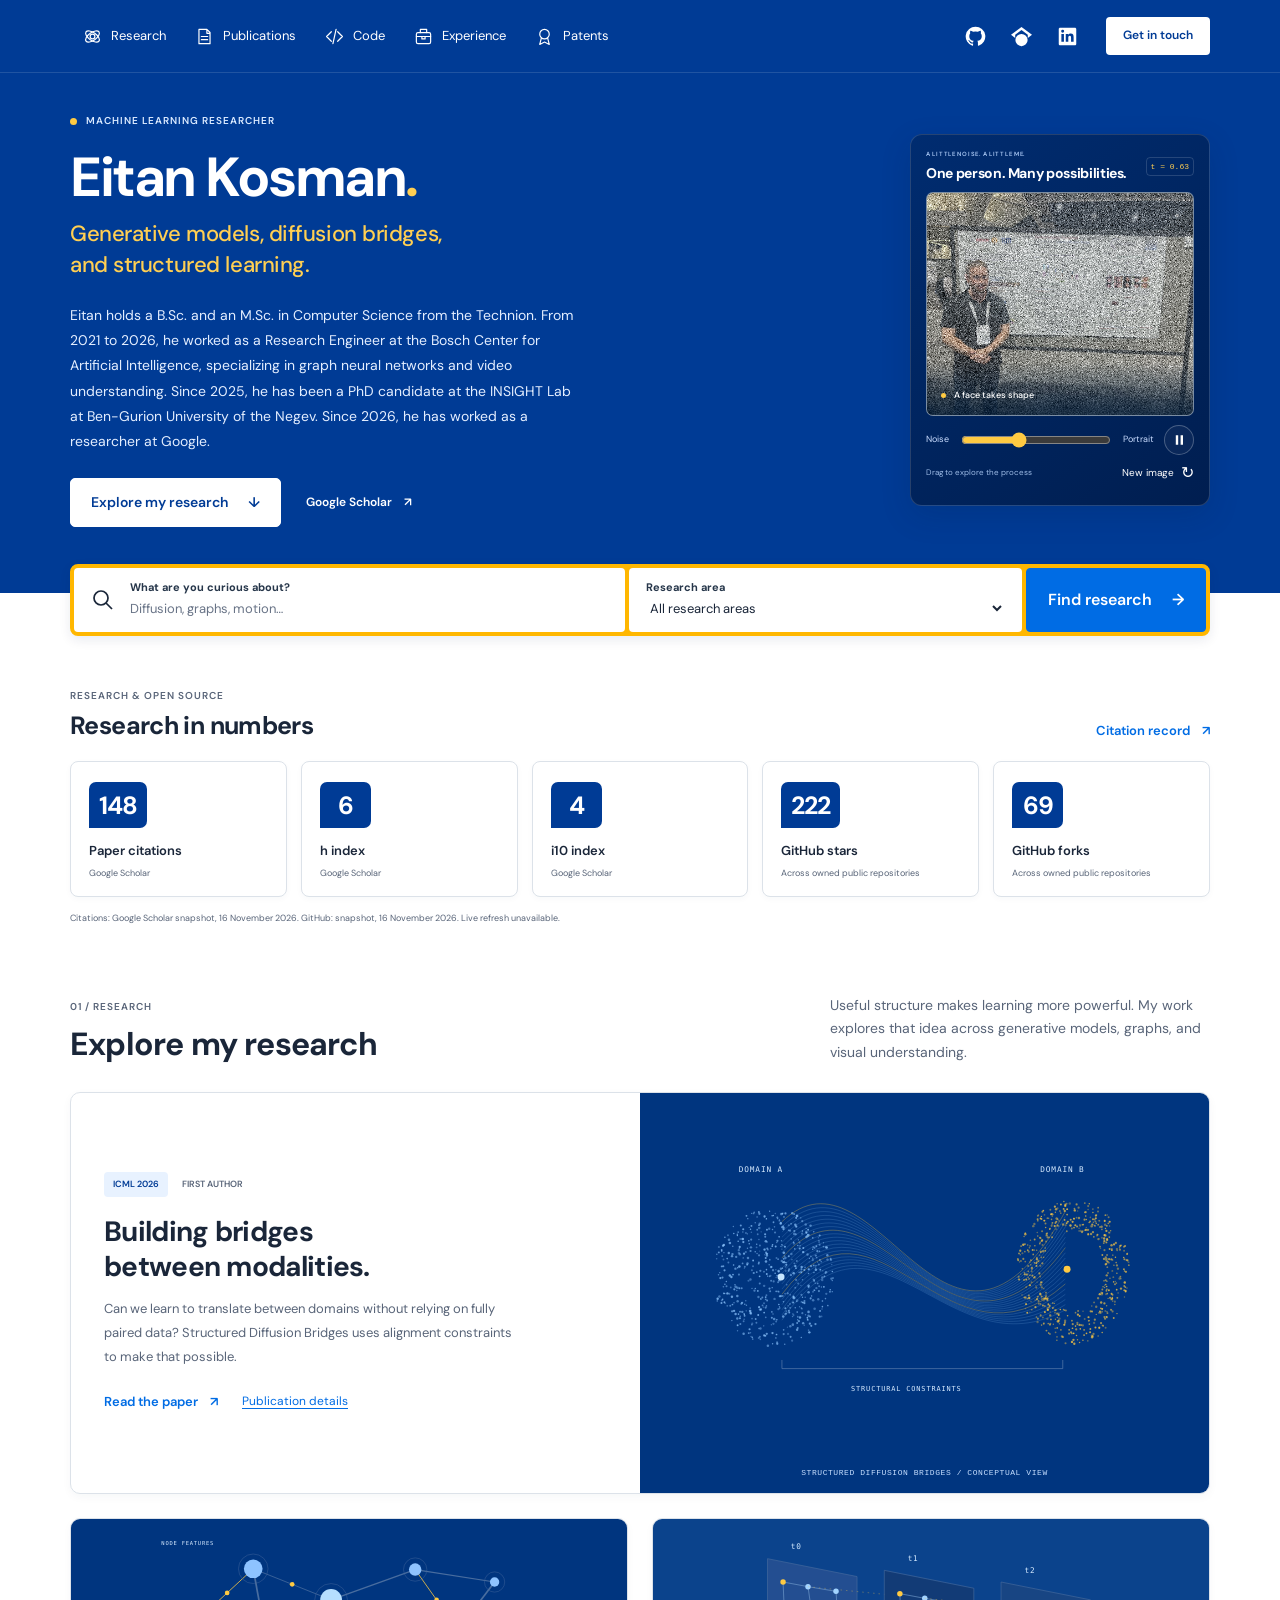
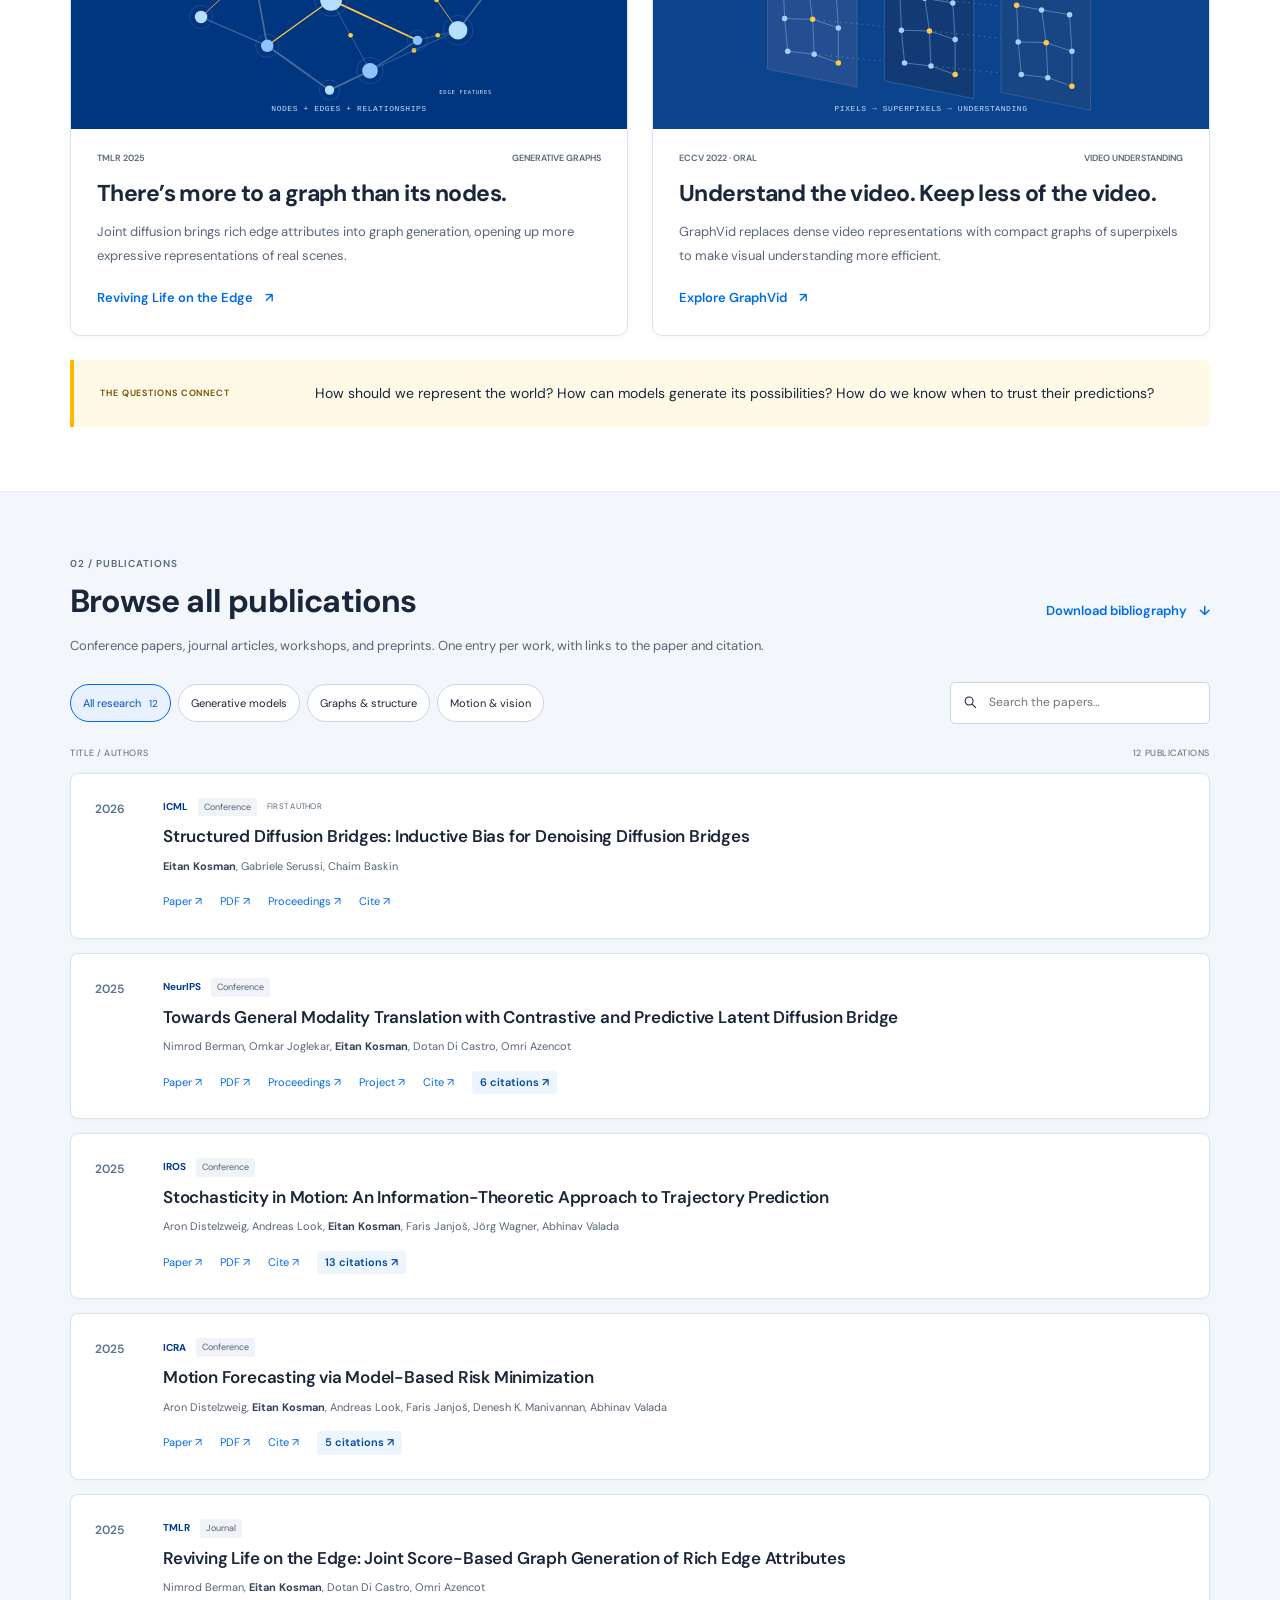
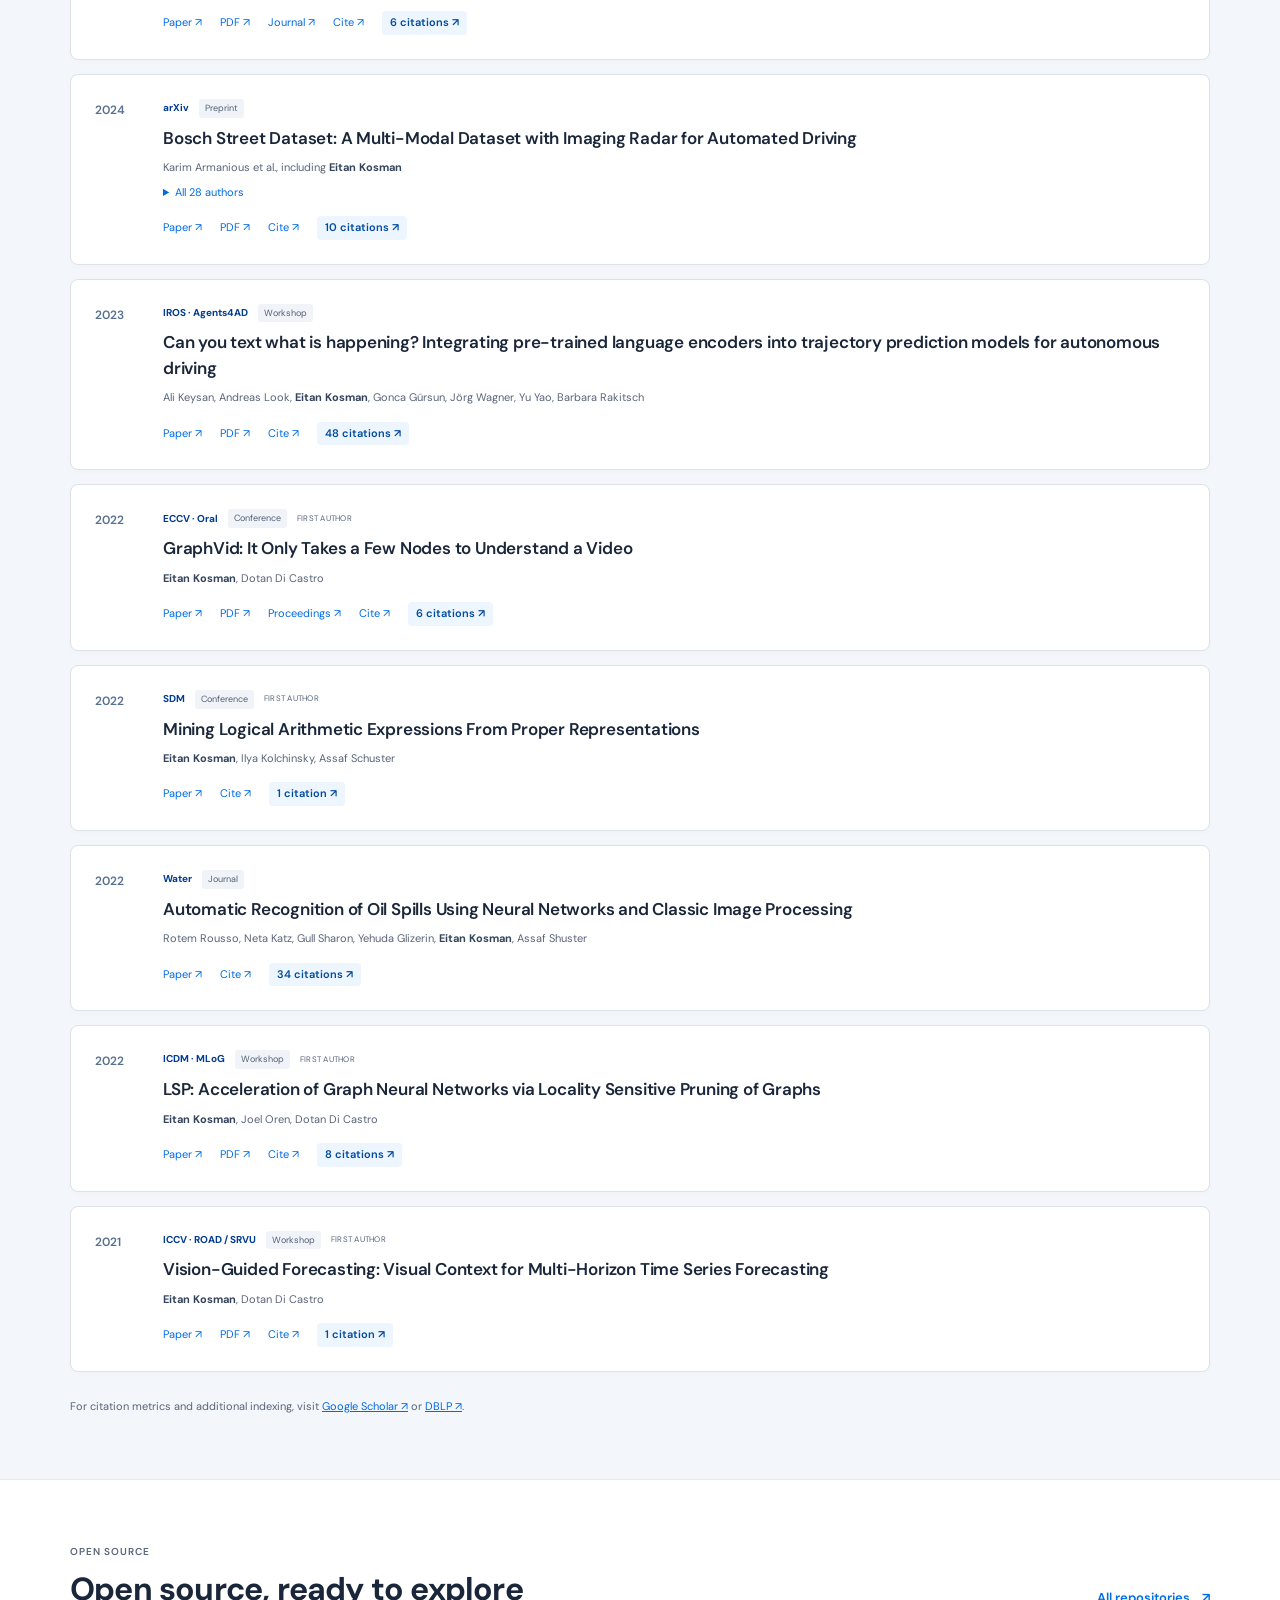
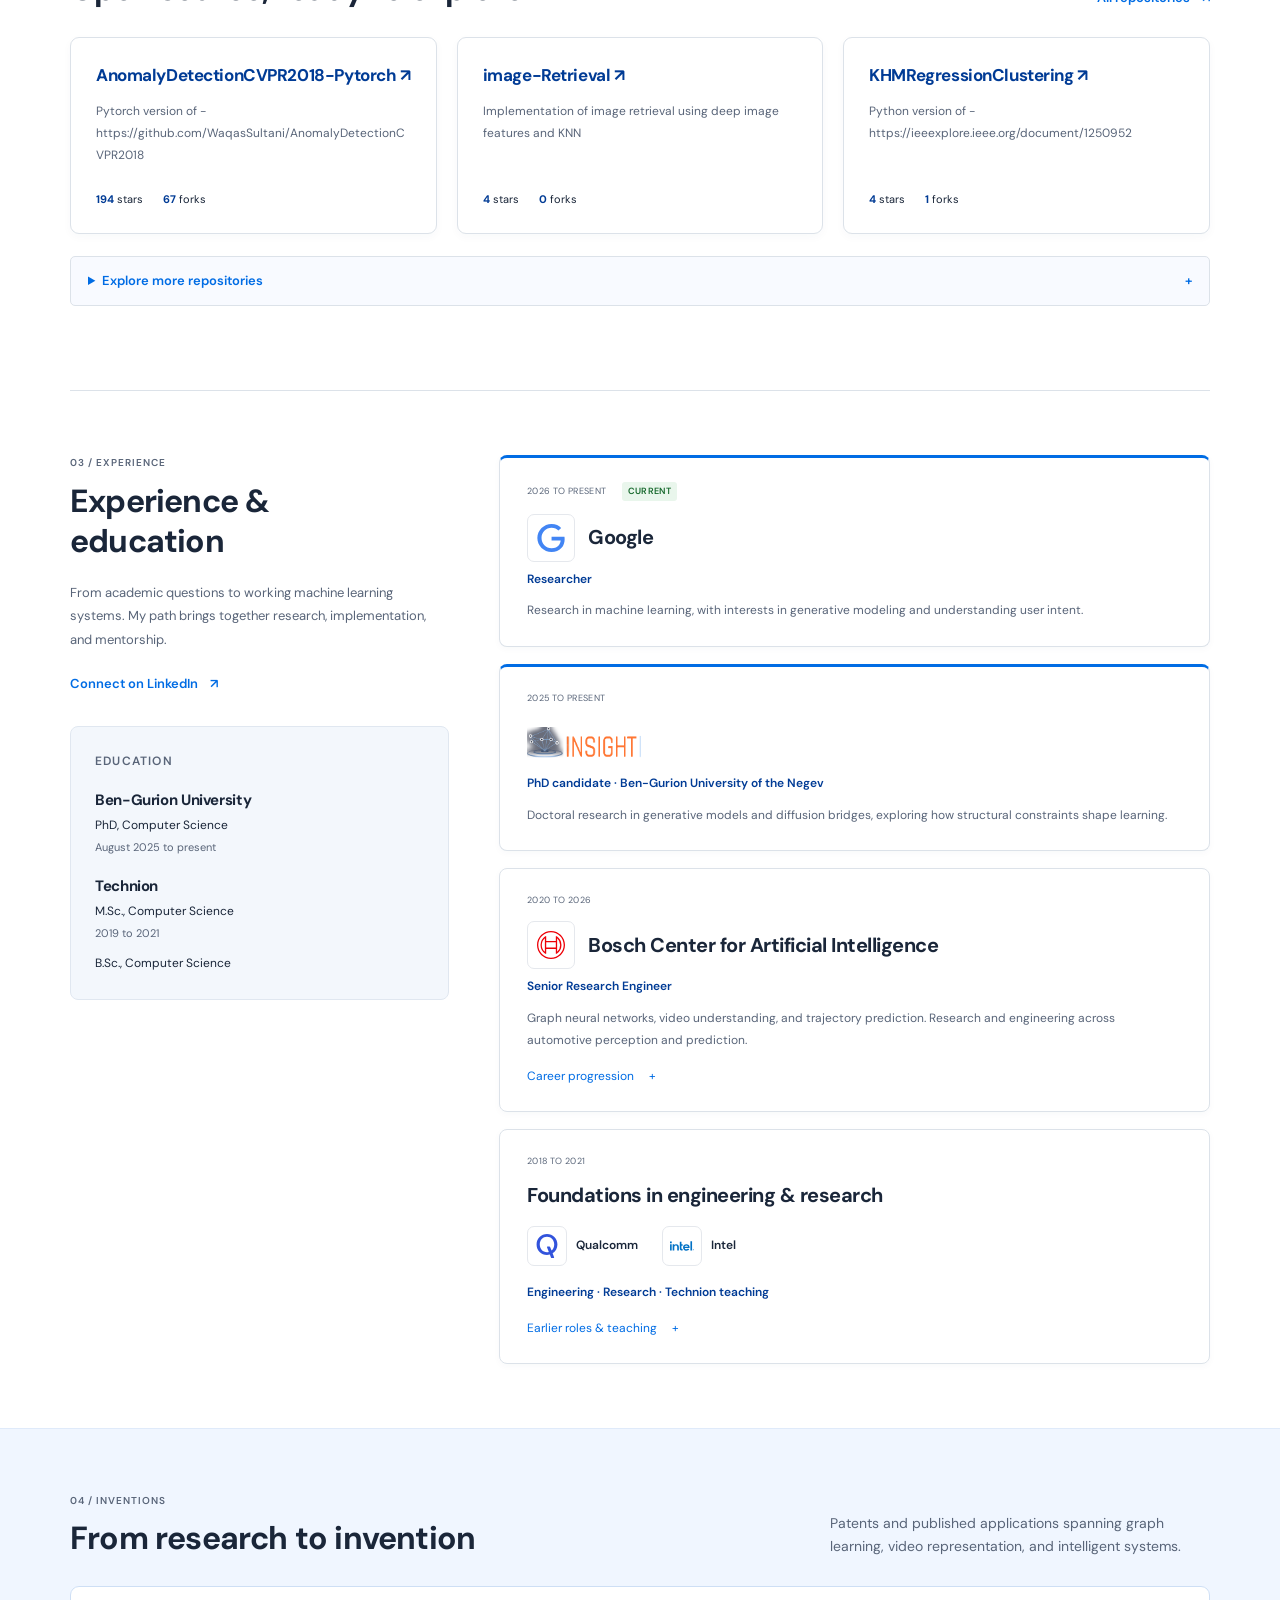
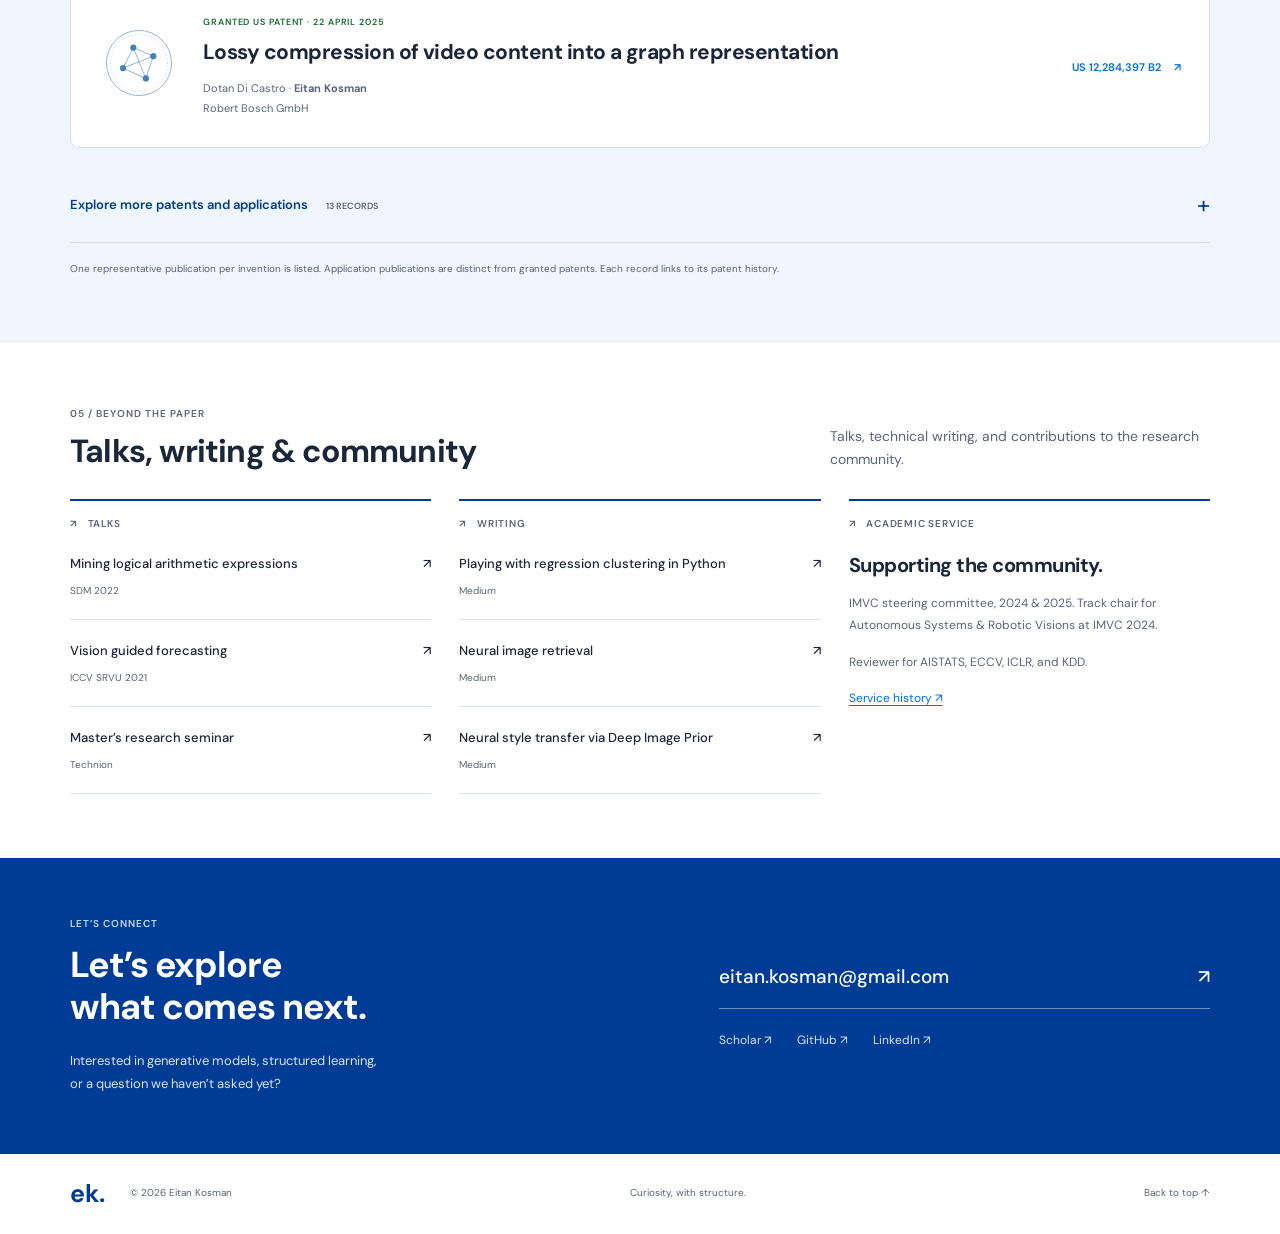
==== commit 9f4a8df6: "Refresh research metrics" ====
--- a/index.html
+++ b/index.html
@@ -63,8 +63,8 @@
 
     <section id="impact" class="impact-section wrap" aria-labelledby="impact-title">
       <div class="impact-heading"><div><p class="eyebrow">RESEARCH &amp; OPEN SOURCE</p><h2 id="impact-title">Research in numbers</h2></div><a class="text-link" href="https://scholar.google.com/citations?user=c83p77gAAAAJ&amp;hl=en" target="_blank" rel="noopener noreferrer">Citation record <span aria-hidden="true">↗</span></a></div>
-      <div class="impact-metrics"><a href="https://scholar.google.com/citations?user=c83p77gAAAAJ&amp;hl=en"><strong>146</strong><span>Paper citations</span><small>Google Scholar</small></a><a href="https://scholar.google.com/citations?user=c83p77gAAAAJ&amp;hl=en"><strong>6</strong><span>h index</span><small>Google Scholar</small></a><a href="https://scholar.google.com/citations?user=c83p77gAAAAJ&amp;hl=en"><strong>4</strong><span>i10 index</span><small>Google Scholar</small></a><a href="https://github.com/ekosman?tab=repositories"><strong id="total-stars">222</strong><span>GitHub stars</span><small>Across owned public repositories</small></a><a href="https://github.com/ekosman?tab=repositories"><strong id="total-forks">69</strong><span>GitHub forks</span><small>Across owned public repositories</small></a></div>
-      <p class="metrics-note">Citations: Google Scholar snapshot, 9 November 2026. <span id="github-metrics-status" data-snapshot="9 November 2026">GitHub: snapshot, 9 November 2026.</span></p>
+      <div class="impact-metrics"><a href="https://scholar.google.com/citations?user=c83p77gAAAAJ&amp;hl=en"><strong>148</strong><span>Paper citations</span><small>Google Scholar</small></a><a href="https://scholar.google.com/citations?user=c83p77gAAAAJ&amp;hl=en"><strong>6</strong><span>h index</span><small>Google Scholar</small></a><a href="https://scholar.google.com/citations?user=c83p77gAAAAJ&amp;hl=en"><strong>4</strong><span>i10 index</span><small>Google Scholar</small></a><a href="https://github.com/ekosman?tab=repositories"><strong id="total-stars">222</strong><span>GitHub stars</span><small>Across owned public repositories</small></a><a href="https://github.com/ekosman?tab=repositories"><strong id="total-forks">69</strong><span>GitHub forks</span><small>Across owned public repositories</small></a></div>
+      <p class="metrics-note">Citations: Google Scholar snapshot, 16 November 2026. <span id="github-metrics-status" data-snapshot="16 November 2026">GitHub: snapshot, 16 November 2026.</span></p>
     </section>
 
     <section id="research" class="section wrap" aria-labelledby="research-title">
@@ -88,27 +88,27 @@
       <div id="publication-list"><article class="publication" id="pub-sdb" data-topics="Generative models">
       <div class="pub-year">2026</div><div class="pub-body"><div class="pub-topline"><span class="pub-venue">ICML</span><span class="pub-type">Conference</span><span class="pub-first">FIRST AUTHOR</span></div><h3><a href="https://proceedings.mlr.press/v306/kosman26a.html" target="_blank" rel="noopener noreferrer">Structured Diffusion Bridges: Inductive Bias for Denoising Diffusion Bridges</a></h3><div class="pub-authors"><strong>Eitan Kosman</strong>, Gabriele Serussi, Chaim Baskin</div><div class="pub-links"><a href="https://arxiv.org/abs/2605.02973" target="_blank" rel="noopener noreferrer">Paper ↗</a><a href="https://arxiv.org/pdf/2605.02973" target="_blank" rel="noopener noreferrer">PDF ↗</a><a href="https://proceedings.mlr.press/v306/kosman26a.html" target="_blank" rel="noopener noreferrer">Proceedings ↗</a><button class="js-only" type="button" data-cite="sdb" aria-label="Cite Structured Diffusion Bridges: Inductive Bias for Denoising Diffusion Bridges">Cite ↗</button></div></div></article>
 <article class="publication" id="pub-latent-bridge" data-topics="Generative models">
-      <div class="pub-year">2025</div><div class="pub-body"><div class="pub-topline"><span class="pub-venue">NeurIPS</span><span class="pub-type">Conference</span></div><h3><a href="https://papers.nips.cc/paper_files/paper/2025/hash/d5470483dd38f71f7bd9e68ce1b94145-Abstract-Conference.html" target="_blank" rel="noopener noreferrer">Towards General Modality Translation with Contrastive and Predictive Latent Diffusion Bridge</a></h3><div class="pub-authors">Nimrod Berman, Omkar Joglekar, <strong>Eitan Kosman</strong>, Dotan Di Castro, Omri Azencot</div><div class="pub-links"><a href="https://arxiv.org/abs/2510.20819" target="_blank" rel="noopener noreferrer">Paper ↗</a><a href="https://arxiv.org/pdf/2510.20819" target="_blank" rel="noopener noreferrer">PDF ↗</a><a href="https://papers.nips.cc/paper_files/paper/2025/hash/d5470483dd38f71f7bd9e68ce1b94145-Abstract-Conference.html" target="_blank" rel="noopener noreferrer">Proceedings ↗</a><a href="https://sites.google.com/view/lddbm/home" target="_blank" rel="noopener noreferrer">Project ↗</a><button class="js-only" type="button" data-cite="latent-bridge" aria-label="Cite Towards General Modality Translation with Contrastive and Predictive Latent Diffusion Bridge">Cite ↗</button><a class="citation-count" href="https://scholar.google.com/scholar?oi=bibs&amp;hl=en&amp;cites=7215072998878705583" target="_blank" rel="noopener noreferrer" title="Google Scholar snapshot, 2026-11-09">6 citations ↗</a></div></div></article>
+      <div class="pub-year">2025</div><div class="pub-body"><div class="pub-topline"><span class="pub-venue">NeurIPS</span><span class="pub-type">Conference</span></div><h3><a href="https://papers.nips.cc/paper_files/paper/2025/hash/d5470483dd38f71f7bd9e68ce1b94145-Abstract-Conference.html" target="_blank" rel="noopener noreferrer">Towards General Modality Translation with Contrastive and Predictive Latent Diffusion Bridge</a></h3><div class="pub-authors">Nimrod Berman, Omkar Joglekar, <strong>Eitan Kosman</strong>, Dotan Di Castro, Omri Azencot</div><div class="pub-links"><a href="https://arxiv.org/abs/2510.20819" target="_blank" rel="noopener noreferrer">Paper ↗</a><a href="https://arxiv.org/pdf/2510.20819" target="_blank" rel="noopener noreferrer">PDF ↗</a><a href="https://papers.nips.cc/paper_files/paper/2025/hash/d5470483dd38f71f7bd9e68ce1b94145-Abstract-Conference.html" target="_blank" rel="noopener noreferrer">Proceedings ↗</a><a href="https://sites.google.com/view/lddbm/home" target="_blank" rel="noopener noreferrer">Project ↗</a><button class="js-only" type="button" data-cite="latent-bridge" aria-label="Cite Towards General Modality Translation with Contrastive and Predictive Latent Diffusion Bridge">Cite ↗</button><a class="citation-count" href="https://scholar.google.com/scholar?oi=bibs&amp;hl=en&amp;cites=7215072998878705583" target="_blank" rel="noopener noreferrer" title="Google Scholar snapshot, 2026-11-16">6 citations ↗</a></div></div></article>
 <article class="publication" id="pub-stochasticity" data-topics="Motion &amp; vision">
-      <div class="pub-year">2025</div><div class="pub-body"><div class="pub-topline"><span class="pub-venue">IROS</span><span class="pub-type">Conference</span></div><h3><a href="https://arxiv.org/abs/2410.01628" target="_blank" rel="noopener noreferrer">Stochasticity in Motion: An Information-Theoretic Approach to Trajectory Prediction</a></h3><div class="pub-authors">Aron Distelzweig, Andreas Look, <strong>Eitan Kosman</strong>, Faris Janjoš, Jörg Wagner, Abhinav Valada</div><div class="pub-links"><a href="https://arxiv.org/abs/2410.01628" target="_blank" rel="noopener noreferrer">Paper ↗</a><a href="https://arxiv.org/pdf/2410.01628" target="_blank" rel="noopener noreferrer">PDF ↗</a><button class="js-only" type="button" data-cite="stochasticity" aria-label="Cite Stochasticity in Motion: An Information-Theoretic Approach to Trajectory Prediction">Cite ↗</button><a class="citation-count" href="https://scholar.google.com/scholar?oi=bibs&amp;hl=en&amp;cites=7696117392303176862,999228022907012312" target="_blank" rel="noopener noreferrer" title="Google Scholar snapshot, 2026-11-09">13 citations ↗</a></div></div></article>
+      <div class="pub-year">2025</div><div class="pub-body"><div class="pub-topline"><span class="pub-venue">IROS</span><span class="pub-type">Conference</span></div><h3><a href="https://arxiv.org/abs/2410.01628" target="_blank" rel="noopener noreferrer">Stochasticity in Motion: An Information-Theoretic Approach to Trajectory Prediction</a></h3><div class="pub-authors">Aron Distelzweig, Andreas Look, <strong>Eitan Kosman</strong>, Faris Janjoš, Jörg Wagner, Abhinav Valada</div><div class="pub-links"><a href="https://arxiv.org/abs/2410.01628" target="_blank" rel="noopener noreferrer">Paper ↗</a><a href="https://arxiv.org/pdf/2410.01628" target="_blank" rel="noopener noreferrer">PDF ↗</a><button class="js-only" type="button" data-cite="stochasticity" aria-label="Cite Stochasticity in Motion: An Information-Theoretic Approach to Trajectory Prediction">Cite ↗</button><a class="citation-count" href="https://scholar.google.com/scholar?oi=bibs&amp;hl=en&amp;cites=7696117392303176862,999228022907012312" target="_blank" rel="noopener noreferrer" title="Google Scholar snapshot, 2026-11-16">13 citations ↗</a></div></div></article>
 <article class="publication" id="pub-motion-risk" data-topics="Motion &amp; vision">
-      <div class="pub-year">2025</div><div class="pub-body"><div class="pub-topline"><span class="pub-venue">ICRA</span><span class="pub-type">Conference</span></div><h3><a href="https://arxiv.org/abs/2409.10585" target="_blank" rel="noopener noreferrer">Motion Forecasting via Model-Based Risk Minimization</a></h3><div class="pub-authors">Aron Distelzweig, <strong>Eitan Kosman</strong>, Andreas Look, Faris Janjoš, Denesh K. Manivannan, Abhinav Valada</div><div class="pub-links"><a href="https://arxiv.org/abs/2409.10585" target="_blank" rel="noopener noreferrer">Paper ↗</a><a href="https://arxiv.org/pdf/2409.10585" target="_blank" rel="noopener noreferrer">PDF ↗</a><button class="js-only" type="button" data-cite="motion-risk" aria-label="Cite Motion Forecasting via Model-Based Risk Minimization">Cite ↗</button><a class="citation-count" href="https://scholar.google.com/scholar?oi=bibs&amp;hl=en&amp;cites=18151513460568622823" target="_blank" rel="noopener noreferrer" title="Google Scholar snapshot, 2026-11-09">5 citations ↗</a></div></div></article>
+      <div class="pub-year">2025</div><div class="pub-body"><div class="pub-topline"><span class="pub-venue">ICRA</span><span class="pub-type">Conference</span></div><h3><a href="https://arxiv.org/abs/2409.10585" target="_blank" rel="noopener noreferrer">Motion Forecasting via Model-Based Risk Minimization</a></h3><div class="pub-authors">Aron Distelzweig, <strong>Eitan Kosman</strong>, Andreas Look, Faris Janjoš, Denesh K. Manivannan, Abhinav Valada</div><div class="pub-links"><a href="https://arxiv.org/abs/2409.10585" target="_blank" rel="noopener noreferrer">Paper ↗</a><a href="https://arxiv.org/pdf/2409.10585" target="_blank" rel="noopener noreferrer">PDF ↗</a><button class="js-only" type="button" data-cite="motion-risk" aria-label="Cite Motion Forecasting via Model-Based Risk Minimization">Cite ↗</button><a class="citation-count" href="https://scholar.google.com/scholar?oi=bibs&amp;hl=en&amp;cites=18151513460568622823" target="_blank" rel="noopener noreferrer" title="Google Scholar snapshot, 2026-11-16">5 citations ↗</a></div></div></article>
 <article class="publication" id="pub-edge" data-topics="Graphs &amp; structure|Generative models">
-      <div class="pub-year">2025</div><div class="pub-body"><div class="pub-topline"><span class="pub-venue">TMLR</span><span class="pub-type">Journal</span></div><h3><a href="https://openreview.net/forum?id=pxdSm7PW5Q" target="_blank" rel="noopener noreferrer">Reviving Life on the Edge: Joint Score-Based Graph Generation of Rich Edge Attributes</a></h3><div class="pub-authors">Nimrod Berman, <strong>Eitan Kosman</strong>, Dotan Di Castro, Omri Azencot</div><div class="pub-links"><a href="https://arxiv.org/abs/2402.04046" target="_blank" rel="noopener noreferrer">Paper ↗</a><a href="https://arxiv.org/pdf/2402.04046" target="_blank" rel="noopener noreferrer">PDF ↗</a><a href="https://openreview.net/forum?id=pxdSm7PW5Q" target="_blank" rel="noopener noreferrer">Journal ↗</a><button class="js-only" type="button" data-cite="edge" aria-label="Cite Reviving Life on the Edge: Joint Score-Based Graph Generation of Rich Edge Attributes">Cite ↗</button><a class="citation-count" href="https://scholar.google.com/scholar?oi=bibs&amp;hl=en&amp;cites=17143982825397459950,17491845723713283552" target="_blank" rel="noopener noreferrer" title="Google Scholar snapshot, 2026-11-09">6 citations ↗</a></div></div></article>
+      <div class="pub-year">2025</div><div class="pub-body"><div class="pub-topline"><span class="pub-venue">TMLR</span><span class="pub-type">Journal</span></div><h3><a href="https://openreview.net/forum?id=pxdSm7PW5Q" target="_blank" rel="noopener noreferrer">Reviving Life on the Edge: Joint Score-Based Graph Generation of Rich Edge Attributes</a></h3><div class="pub-authors">Nimrod Berman, <strong>Eitan Kosman</strong>, Dotan Di Castro, Omri Azencot</div><div class="pub-links"><a href="https://arxiv.org/abs/2402.04046" target="_blank" rel="noopener noreferrer">Paper ↗</a><a href="https://arxiv.org/pdf/2402.04046" target="_blank" rel="noopener noreferrer">PDF ↗</a><a href="https://openreview.net/forum?id=pxdSm7PW5Q" target="_blank" rel="noopener noreferrer">Journal ↗</a><button class="js-only" type="button" data-cite="edge" aria-label="Cite Reviving Life on the Edge: Joint Score-Based Graph Generation of Rich Edge Attributes">Cite ↗</button><a class="citation-count" href="https://scholar.google.com/scholar?oi=bibs&amp;hl=en&amp;cites=17143982825397459950,17491845723713283552" target="_blank" rel="noopener noreferrer" title="Google Scholar snapshot, 2026-11-16">6 citations ↗</a></div></div></article>
 <article class="publication" id="pub-bosch-street" data-topics="Motion &amp; vision">
-      <div class="pub-year">2024</div><div class="pub-body"><div class="pub-topline"><span class="pub-venue">arXiv</span><span class="pub-type">Preprint</span></div><h3><a href="https://arxiv.org/abs/2407.12803" target="_blank" rel="noopener noreferrer">Bosch Street Dataset: A Multi-Modal Dataset with Imaging Radar for Automated Driving</a></h3><div class="pub-authors">Karim Armanious et al., including <strong>Eitan Kosman</strong><details class="author-disclosure"><summary>All 28 authors</summary><p>Karim Armanious, Maurice Quach, Michael Ulrich, Timo Winterling, Johannes Friesen, Sascha Braun, Daniel Jenet, Yuri Feldman, <strong>Eitan Kosman</strong>, Philipp Rapp, Volker Fischer, Marc Sons, Lukas Kohns, Daniel Eckstein, Daniela Egbert, Simone Letsch, Corinna Voege, Felix Huttner, Alexander Bartler, Robert Maiwald, Yancong Lin, Ulf Rüegg, Claudius Gläser, Bastian Bischoff, Jascha Freess, Karsten Haug, Kathrin Klee, Holger Caesar</p></details></div><div class="pub-links"><a href="https://arxiv.org/abs/2407.12803" target="_blank" rel="noopener noreferrer">Paper ↗</a><a href="https://arxiv.org/pdf/2407.12803" target="_blank" rel="noopener noreferrer">PDF ↗</a><button class="js-only" type="button" data-cite="bosch-street" aria-label="Cite Bosch Street Dataset: A Multi-Modal Dataset with Imaging Radar for Automated Driving">Cite ↗</button><a class="citation-count" href="https://scholar.google.com/scholar?oi=bibs&amp;hl=en&amp;cites=5718214530071201240" target="_blank" rel="noopener noreferrer" title="Google Scholar snapshot, 2026-11-09">10 citations ↗</a></div></div></article>
+      <div class="pub-year">2024</div><div class="pub-body"><div class="pub-topline"><span class="pub-venue">arXiv</span><span class="pub-type">Preprint</span></div><h3><a href="https://arxiv.org/abs/2407.12803" target="_blank" rel="noopener noreferrer">Bosch Street Dataset: A Multi-Modal Dataset with Imaging Radar for Automated Driving</a></h3><div class="pub-authors">Karim Armanious et al., including <strong>Eitan Kosman</strong><details class="author-disclosure"><summary>All 28 authors</summary><p>Karim Armanious, Maurice Quach, Michael Ulrich, Timo Winterling, Johannes Friesen, Sascha Braun, Daniel Jenet, Yuri Feldman, <strong>Eitan Kosman</strong>, Philipp Rapp, Volker Fischer, Marc Sons, Lukas Kohns, Daniel Eckstein, Daniela Egbert, Simone Letsch, Corinna Voege, Felix Huttner, Alexander Bartler, Robert Maiwald, Yancong Lin, Ulf Rüegg, Claudius Gläser, Bastian Bischoff, Jascha Freess, Karsten Haug, Kathrin Klee, Holger Caesar</p></details></div><div class="pub-links"><a href="https://arxiv.org/abs/2407.12803" target="_blank" rel="noopener noreferrer">Paper ↗</a><a href="https://arxiv.org/pdf/2407.12803" target="_blank" rel="noopener noreferrer">PDF ↗</a><button class="js-only" type="button" data-cite="bosch-street" aria-label="Cite Bosch Street Dataset: A Multi-Modal Dataset with Imaging Radar for Automated Driving">Cite ↗</button><a class="citation-count" href="https://scholar.google.com/scholar?oi=bibs&amp;hl=en&amp;cites=5718214530071201240" target="_blank" rel="noopener noreferrer" title="Google Scholar snapshot, 2026-11-16">10 citations ↗</a></div></div></article>
 <article class="publication" id="pub-text-trajectory" data-topics="Motion &amp; vision">
-      <div class="pub-year">2023</div><div class="pub-body"><div class="pub-topline"><span class="pub-venue">IROS · Agents4AD</span><span class="pub-type">Workshop</span></div><h3><a href="https://arxiv.org/abs/2309.05282" target="_blank" rel="noopener noreferrer">Can you text what is happening? Integrating pre-trained language encoders into trajectory prediction models for autonomous driving</a></h3><div class="pub-authors">Ali Keysan, Andreas Look, <strong>Eitan Kosman</strong>, Gonca Gürsun, Jörg Wagner, Yu Yao, Barbara Rakitsch</div><div class="pub-links"><a href="https://arxiv.org/abs/2309.05282" target="_blank" rel="noopener noreferrer">Paper ↗</a><a href="https://arxiv.org/pdf/2309.05282" target="_blank" rel="noopener noreferrer">PDF ↗</a><button class="js-only" type="button" data-cite="text-trajectory" aria-label="Cite Can you text what is happening? Integrating pre-trained language encoders into trajectory prediction models for autonomous driving">Cite ↗</button><a class="citation-count" href="https://scholar.google.com/scholar?oi=bibs&amp;hl=en&amp;cites=1087912709561002658" target="_blank" rel="noopener noreferrer" title="Google Scholar snapshot, 2026-11-09">47 citations ↗</a></div></div></article>
+      <div class="pub-year">2023</div><div class="pub-body"><div class="pub-topline"><span class="pub-venue">IROS · Agents4AD</span><span class="pub-type">Workshop</span></div><h3><a href="https://arxiv.org/abs/2309.05282" target="_blank" rel="noopener noreferrer">Can you text what is happening? Integrating pre-trained language encoders into trajectory prediction models for autonomous driving</a></h3><div class="pub-authors">Ali Keysan, Andreas Look, <strong>Eitan Kosman</strong>, Gonca Gürsun, Jörg Wagner, Yu Yao, Barbara Rakitsch</div><div class="pub-links"><a href="https://arxiv.org/abs/2309.05282" target="_blank" rel="noopener noreferrer">Paper ↗</a><a href="https://arxiv.org/pdf/2309.05282" target="_blank" rel="noopener noreferrer">PDF ↗</a><button class="js-only" type="button" data-cite="text-trajectory" aria-label="Cite Can you text what is happening? Integrating pre-trained language encoders into trajectory prediction models for autonomous driving">Cite ↗</button><a class="citation-count" href="https://scholar.google.com/scholar?oi=bibs&amp;hl=en&amp;cites=1087912709561002658" target="_blank" rel="noopener noreferrer" title="Google Scholar snapshot, 2026-11-16">48 citations ↗</a></div></div></article>
 <article class="publication" id="pub-graphvid" data-topics="Graphs &amp; structure">
-      <div class="pub-year">2022</div><div class="pub-body"><div class="pub-topline"><span class="pub-venue">ECCV · Oral</span><span class="pub-type">Conference</span><span class="pub-first">FIRST AUTHOR</span></div><h3><a href="https://www.ecva.net/papers/eccv_2022/papers_ECCV/html/4861_ECCV_2022_paper.php" target="_blank" rel="noopener noreferrer">GraphVid: It Only Takes a Few Nodes to Understand a Video</a></h3><div class="pub-authors"><strong>Eitan Kosman</strong>, Dotan Di Castro</div><div class="pub-links"><a href="https://arxiv.org/abs/2207.01375" target="_blank" rel="noopener noreferrer">Paper ↗</a><a href="https://arxiv.org/pdf/2207.01375" target="_blank" rel="noopener noreferrer">PDF ↗</a><a href="https://www.ecva.net/papers/eccv_2022/papers_ECCV/html/4861_ECCV_2022_paper.php" target="_blank" rel="noopener noreferrer">Proceedings ↗</a><button class="js-only" type="button" data-cite="graphvid" aria-label="Cite GraphVid: It Only Takes a Few Nodes to Understand a Video">Cite ↗</button><a class="citation-count" href="https://scholar.google.com/scholar?oi=bibs&amp;hl=en&amp;cites=10252528211986001834" target="_blank" rel="noopener noreferrer" title="Google Scholar snapshot, 2026-11-09">6 citations ↗</a></div></div></article>
+      <div class="pub-year">2022</div><div class="pub-body"><div class="pub-topline"><span class="pub-venue">ECCV · Oral</span><span class="pub-type">Conference</span><span class="pub-first">FIRST AUTHOR</span></div><h3><a href="https://www.ecva.net/papers/eccv_2022/papers_ECCV/html/4861_ECCV_2022_paper.php" target="_blank" rel="noopener noreferrer">GraphVid: It Only Takes a Few Nodes to Understand a Video</a></h3><div class="pub-authors"><strong>Eitan Kosman</strong>, Dotan Di Castro</div><div class="pub-links"><a href="https://arxiv.org/abs/2207.01375" target="_blank" rel="noopener noreferrer">Paper ↗</a><a href="https://arxiv.org/pdf/2207.01375" target="_blank" rel="noopener noreferrer">PDF ↗</a><a href="https://www.ecva.net/papers/eccv_2022/papers_ECCV/html/4861_ECCV_2022_paper.php" target="_blank" rel="noopener noreferrer">Proceedings ↗</a><button class="js-only" type="button" data-cite="graphvid" aria-label="Cite GraphVid: It Only Takes a Few Nodes to Understand a Video">Cite ↗</button><a class="citation-count" href="https://scholar.google.com/scholar?oi=bibs&amp;hl=en&amp;cites=10252528211986001834" target="_blank" rel="noopener noreferrer" title="Google Scholar snapshot, 2026-11-16">6 citations ↗</a></div></div></article>
 <article class="publication" id="pub-mining" data-topics="Graphs &amp; structure">
-      <div class="pub-year">2022</div><div class="pub-body"><div class="pub-topline"><span class="pub-venue">SDM</span><span class="pub-type">Conference</span><span class="pub-first">FIRST AUTHOR</span></div><h3><a href="https://epubs.siam.org/doi/10.1137/1.9781611977172.70" target="_blank" rel="noopener noreferrer">Mining Logical Arithmetic Expressions From Proper Representations</a></h3><div class="pub-authors"><strong>Eitan Kosman</strong>, Ilya Kolchinsky, Assaf Schuster</div><div class="pub-links"><a href="https://epubs.siam.org/doi/10.1137/1.9781611977172.70" target="_blank" rel="noopener noreferrer">Paper ↗</a><button class="js-only" type="button" data-cite="mining" aria-label="Cite Mining Logical Arithmetic Expressions From Proper Representations">Cite ↗</button><a class="citation-count" href="https://scholar.google.com/scholar?oi=bibs&amp;hl=en&amp;cites=3416991345535982418" target="_blank" rel="noopener noreferrer" title="Google Scholar snapshot, 2026-11-09">1 citation ↗</a></div></div></article>
+      <div class="pub-year">2022</div><div class="pub-body"><div class="pub-topline"><span class="pub-venue">SDM</span><span class="pub-type">Conference</span><span class="pub-first">FIRST AUTHOR</span></div><h3><a href="https://epubs.siam.org/doi/10.1137/1.9781611977172.70" target="_blank" rel="noopener noreferrer">Mining Logical Arithmetic Expressions From Proper Representations</a></h3><div class="pub-authors"><strong>Eitan Kosman</strong>, Ilya Kolchinsky, Assaf Schuster</div><div class="pub-links"><a href="https://epubs.siam.org/doi/10.1137/1.9781611977172.70" target="_blank" rel="noopener noreferrer">Paper ↗</a><button class="js-only" type="button" data-cite="mining" aria-label="Cite Mining Logical Arithmetic Expressions From Proper Representations">Cite ↗</button><a class="citation-count" href="https://scholar.google.com/scholar?oi=bibs&amp;hl=en&amp;cites=3416991345535982418" target="_blank" rel="noopener noreferrer" title="Google Scholar snapshot, 2026-11-16">1 citation ↗</a></div></div></article>
 <article class="publication" id="pub-oil-spills" data-topics="Motion &amp; vision">
-      <div class="pub-year">2022</div><div class="pub-body"><div class="pub-topline"><span class="pub-venue">Water</span><span class="pub-type">Journal</span></div><h3><a href="https://www.mdpi.com/2073-4441/14/7/1127" target="_blank" rel="noopener noreferrer">Automatic Recognition of Oil Spills Using Neural Networks and Classic Image Processing</a></h3><div class="pub-authors">Rotem Rousso, Neta Katz, Gull Sharon, Yehuda Glizerin, <strong>Eitan Kosman</strong>, Assaf Shuster</div><div class="pub-links"><a href="https://www.mdpi.com/2073-4441/14/7/1127" target="_blank" rel="noopener noreferrer">Paper ↗</a><button class="js-only" type="button" data-cite="oil-spills" aria-label="Cite Automatic Recognition of Oil Spills Using Neural Networks and Classic Image Processing">Cite ↗</button><a class="citation-count" href="https://scholar.google.com/scholar?oi=bibs&amp;hl=en&amp;cites=2931873399735564404" target="_blank" rel="noopener noreferrer" title="Google Scholar snapshot, 2026-11-09">33 citations ↗</a></div></div></article>
+      <div class="pub-year">2022</div><div class="pub-body"><div class="pub-topline"><span class="pub-venue">Water</span><span class="pub-type">Journal</span></div><h3><a href="https://www.mdpi.com/2073-4441/14/7/1127" target="_blank" rel="noopener noreferrer">Automatic Recognition of Oil Spills Using Neural Networks and Classic Image Processing</a></h3><div class="pub-authors">Rotem Rousso, Neta Katz, Gull Sharon, Yehuda Glizerin, <strong>Eitan Kosman</strong>, Assaf Shuster</div><div class="pub-links"><a href="https://www.mdpi.com/2073-4441/14/7/1127" target="_blank" rel="noopener noreferrer">Paper ↗</a><button class="js-only" type="button" data-cite="oil-spills" aria-label="Cite Automatic Recognition of Oil Spills Using Neural Networks and Classic Image Processing">Cite ↗</button><a class="citation-count" href="https://scholar.google.com/scholar?oi=bibs&amp;hl=en&amp;cites=2931873399735564404" target="_blank" rel="noopener noreferrer" title="Google Scholar snapshot, 2026-11-16">34 citations ↗</a></div></div></article>
 <article class="publication" id="pub-lsp" data-topics="Graphs &amp; structure">
-      <div class="pub-year">2022</div><div class="pub-body"><div class="pub-topline"><span class="pub-venue">ICDM · MLoG</span><span class="pub-type">Workshop</span><span class="pub-first">FIRST AUTHOR</span></div><h3><a href="https://arxiv.org/abs/2111.05694" target="_blank" rel="noopener noreferrer">LSP: Acceleration of Graph Neural Networks via Locality Sensitive Pruning of Graphs</a></h3><div class="pub-authors"><strong>Eitan Kosman</strong>, Joel Oren, Dotan Di Castro</div><div class="pub-links"><a href="https://arxiv.org/abs/2111.05694" target="_blank" rel="noopener noreferrer">Paper ↗</a><a href="https://arxiv.org/pdf/2111.05694" target="_blank" rel="noopener noreferrer">PDF ↗</a><button class="js-only" type="button" data-cite="lsp" aria-label="Cite LSP: Acceleration of Graph Neural Networks via Locality Sensitive Pruning of Graphs">Cite ↗</button><a class="citation-count" href="https://scholar.google.com/scholar?oi=bibs&amp;hl=en&amp;cites=187867757672453606,4118961853186669242" target="_blank" rel="noopener noreferrer" title="Google Scholar snapshot, 2026-11-09">8 citations ↗</a></div></div></article>
+      <div class="pub-year">2022</div><div class="pub-body"><div class="pub-topline"><span class="pub-venue">ICDM · MLoG</span><span class="pub-type">Workshop</span><span class="pub-first">FIRST AUTHOR</span></div><h3><a href="https://arxiv.org/abs/2111.05694" target="_blank" rel="noopener noreferrer">LSP: Acceleration of Graph Neural Networks via Locality Sensitive Pruning of Graphs</a></h3><div class="pub-authors"><strong>Eitan Kosman</strong>, Joel Oren, Dotan Di Castro</div><div class="pub-links"><a href="https://arxiv.org/abs/2111.05694" target="_blank" rel="noopener noreferrer">Paper ↗</a><a href="https://arxiv.org/pdf/2111.05694" target="_blank" rel="noopener noreferrer">PDF ↗</a><button class="js-only" type="button" data-cite="lsp" aria-label="Cite LSP: Acceleration of Graph Neural Networks via Locality Sensitive Pruning of Graphs">Cite ↗</button><a class="citation-count" href="https://scholar.google.com/scholar?oi=bibs&amp;hl=en&amp;cites=187867757672453606,4118961853186669242" target="_blank" rel="noopener noreferrer" title="Google Scholar snapshot, 2026-11-16">8 citations ↗</a></div></div></article>
 <article class="publication" id="pub-vision-forecasting" data-topics="Motion &amp; vision">
-      <div class="pub-year">2021</div><div class="pub-body"><div class="pub-topline"><span class="pub-venue">ICCV · ROAD / SRVU</span><span class="pub-type">Workshop</span><span class="pub-first">FIRST AUTHOR</span></div><h3><a href="https://arxiv.org/abs/2107.12674" target="_blank" rel="noopener noreferrer">Vision-Guided Forecasting: Visual Context for Multi-Horizon Time Series Forecasting</a></h3><div class="pub-authors"><strong>Eitan Kosman</strong>, Dotan Di Castro</div><div class="pub-links"><a href="https://arxiv.org/abs/2107.12674" target="_blank" rel="noopener noreferrer">Paper ↗</a><a href="https://arxiv.org/pdf/2107.12674" target="_blank" rel="noopener noreferrer">PDF ↗</a><button class="js-only" type="button" data-cite="vision-forecasting" aria-label="Cite Vision-Guided Forecasting: Visual Context for Multi-Horizon Time Series Forecasting">Cite ↗</button><a class="citation-count" href="https://scholar.google.com/scholar?oi=bibs&amp;hl=en&amp;cites=13364858743660540056" target="_blank" rel="noopener noreferrer" title="Google Scholar snapshot, 2026-11-09">1 citation ↗</a></div></div></article></div>
+      <div class="pub-year">2021</div><div class="pub-body"><div class="pub-topline"><span class="pub-venue">ICCV · ROAD / SRVU</span><span class="pub-type">Workshop</span><span class="pub-first">FIRST AUTHOR</span></div><h3><a href="https://arxiv.org/abs/2107.12674" target="_blank" rel="noopener noreferrer">Vision-Guided Forecasting: Visual Context for Multi-Horizon Time Series Forecasting</a></h3><div class="pub-authors"><strong>Eitan Kosman</strong>, Dotan Di Castro</div><div class="pub-links"><a href="https://arxiv.org/abs/2107.12674" target="_blank" rel="noopener noreferrer">Paper ↗</a><a href="https://arxiv.org/pdf/2107.12674" target="_blank" rel="noopener noreferrer">PDF ↗</a><button class="js-only" type="button" data-cite="vision-forecasting" aria-label="Cite Vision-Guided Forecasting: Visual Context for Multi-Horizon Time Series Forecasting">Cite ↗</button><a class="citation-count" href="https://scholar.google.com/scholar?oi=bibs&amp;hl=en&amp;cites=13364858743660540056" target="_blank" rel="noopener noreferrer" title="Google Scholar snapshot, 2026-11-16">1 citation ↗</a></div></div></article></div>
       <div class="empty-results" id="empty-results" hidden><h3>No papers match that search.</h3><p>Try a different title, author, venue, or year.</p><button class="button button-dark" type="button" id="reset-search">Show all publications</button></div>
       <p class="archive-note">For citation metrics and additional indexing, visit <a href="https://scholar.google.com/citations?user=c83p77gAAAAJ&amp;hl=en" target="_blank" rel="noopener noreferrer">Google Scholar ↗</a> or <a href="https://dblp.org/pid/298/2651.html" target="_blank" rel="noopener noreferrer">DBLP ↗</a>.</p>
     </div></section>
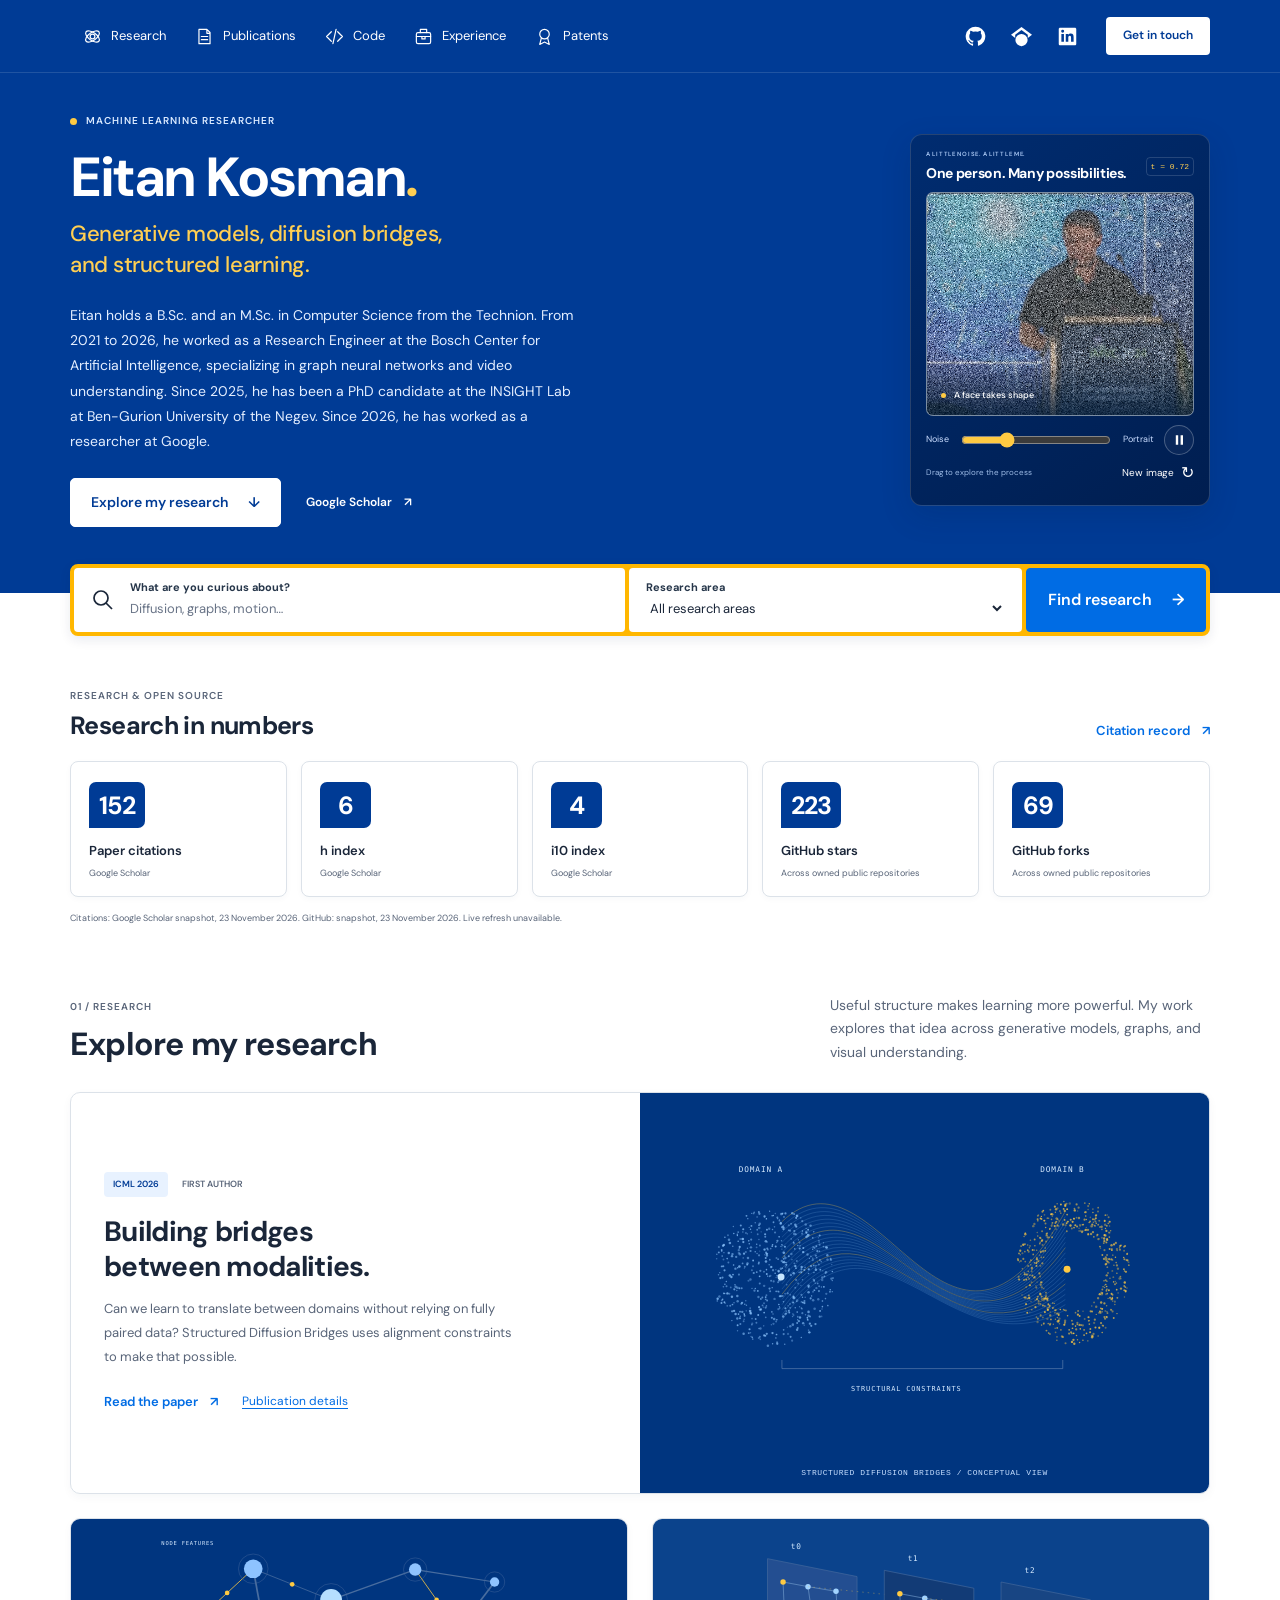
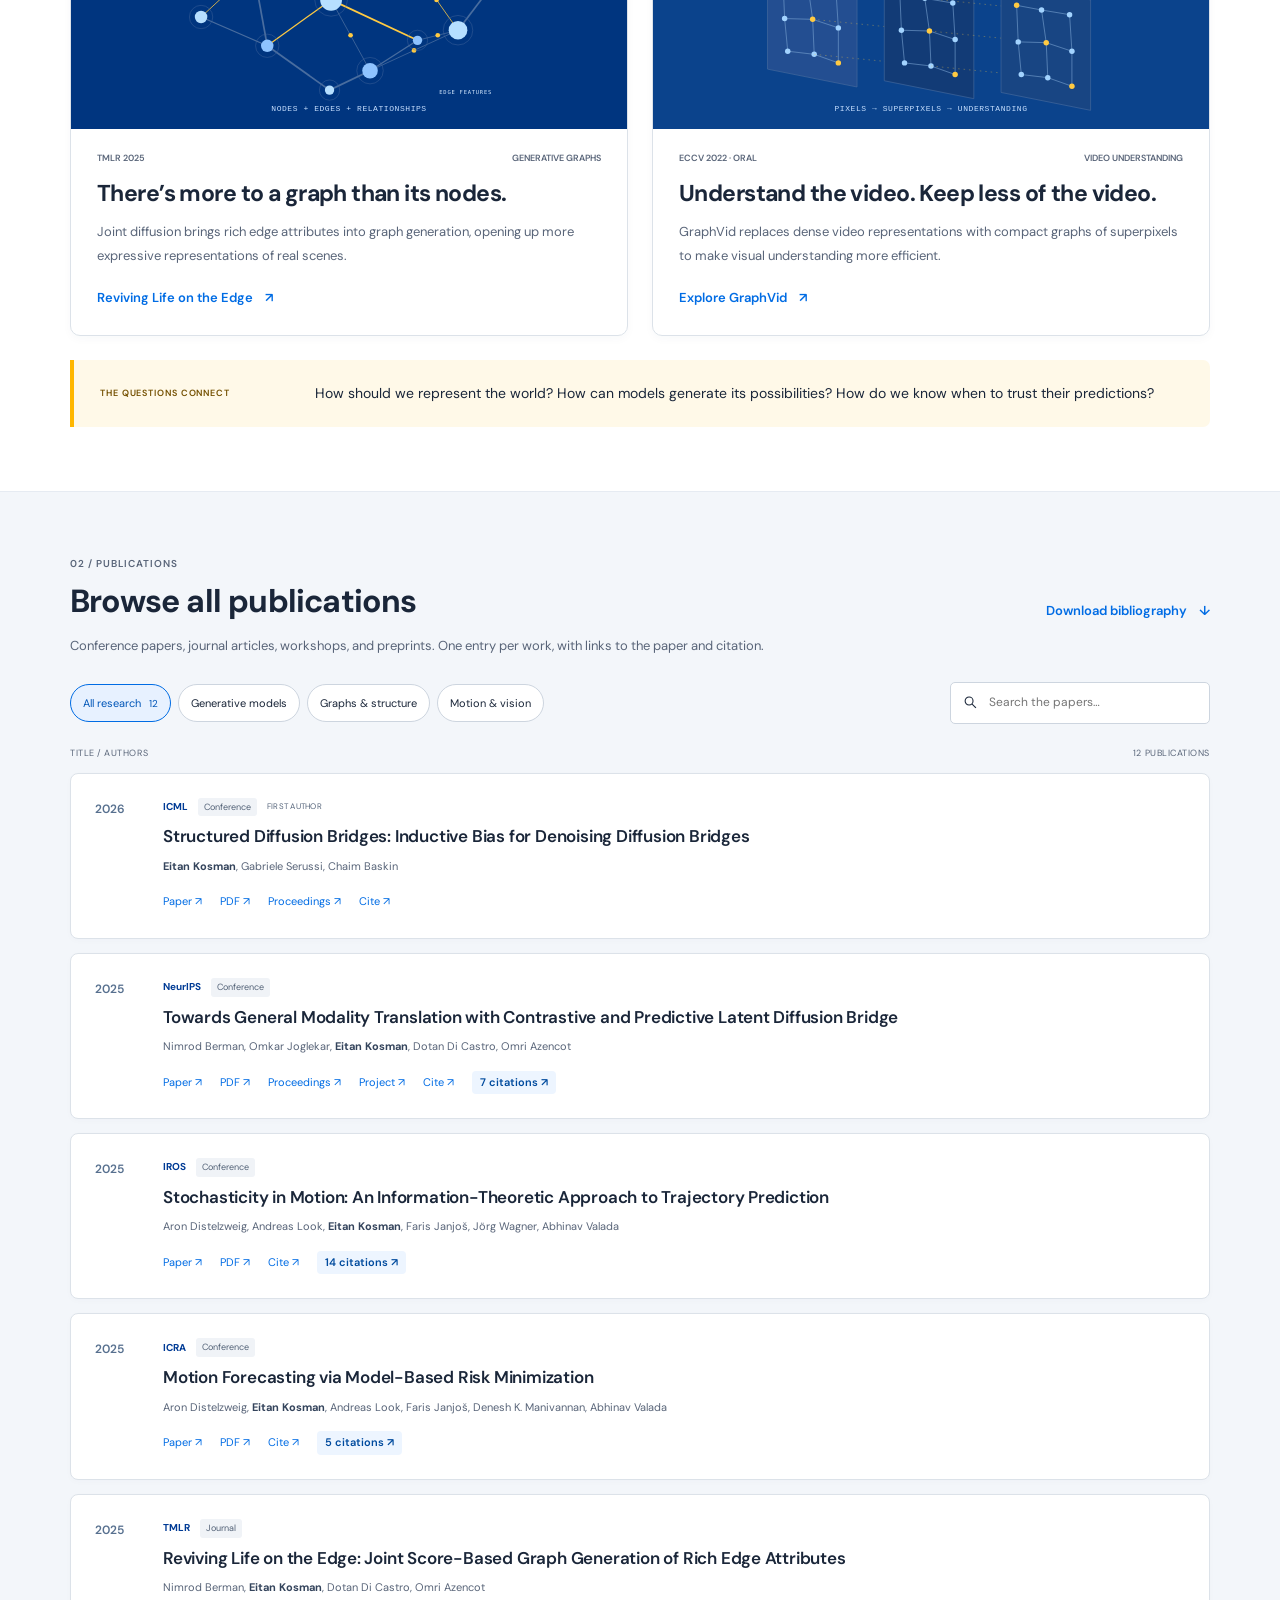
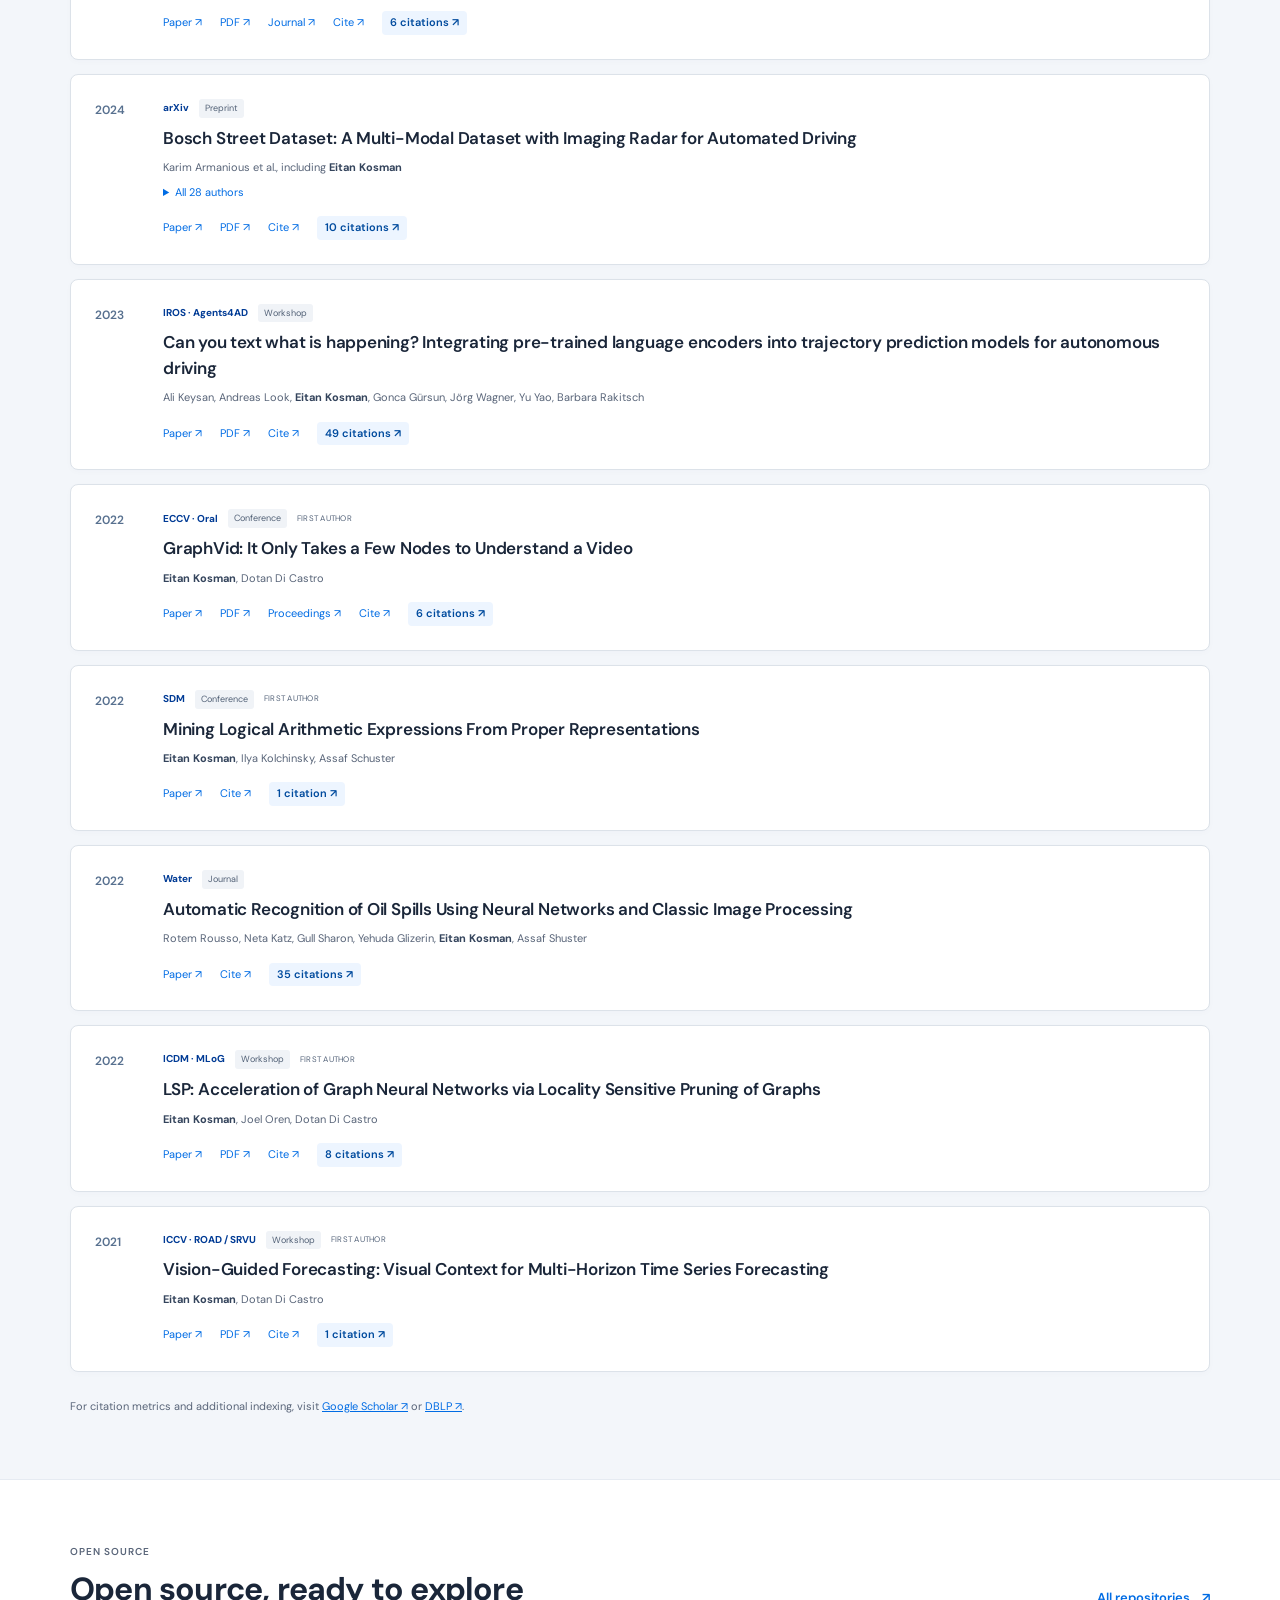
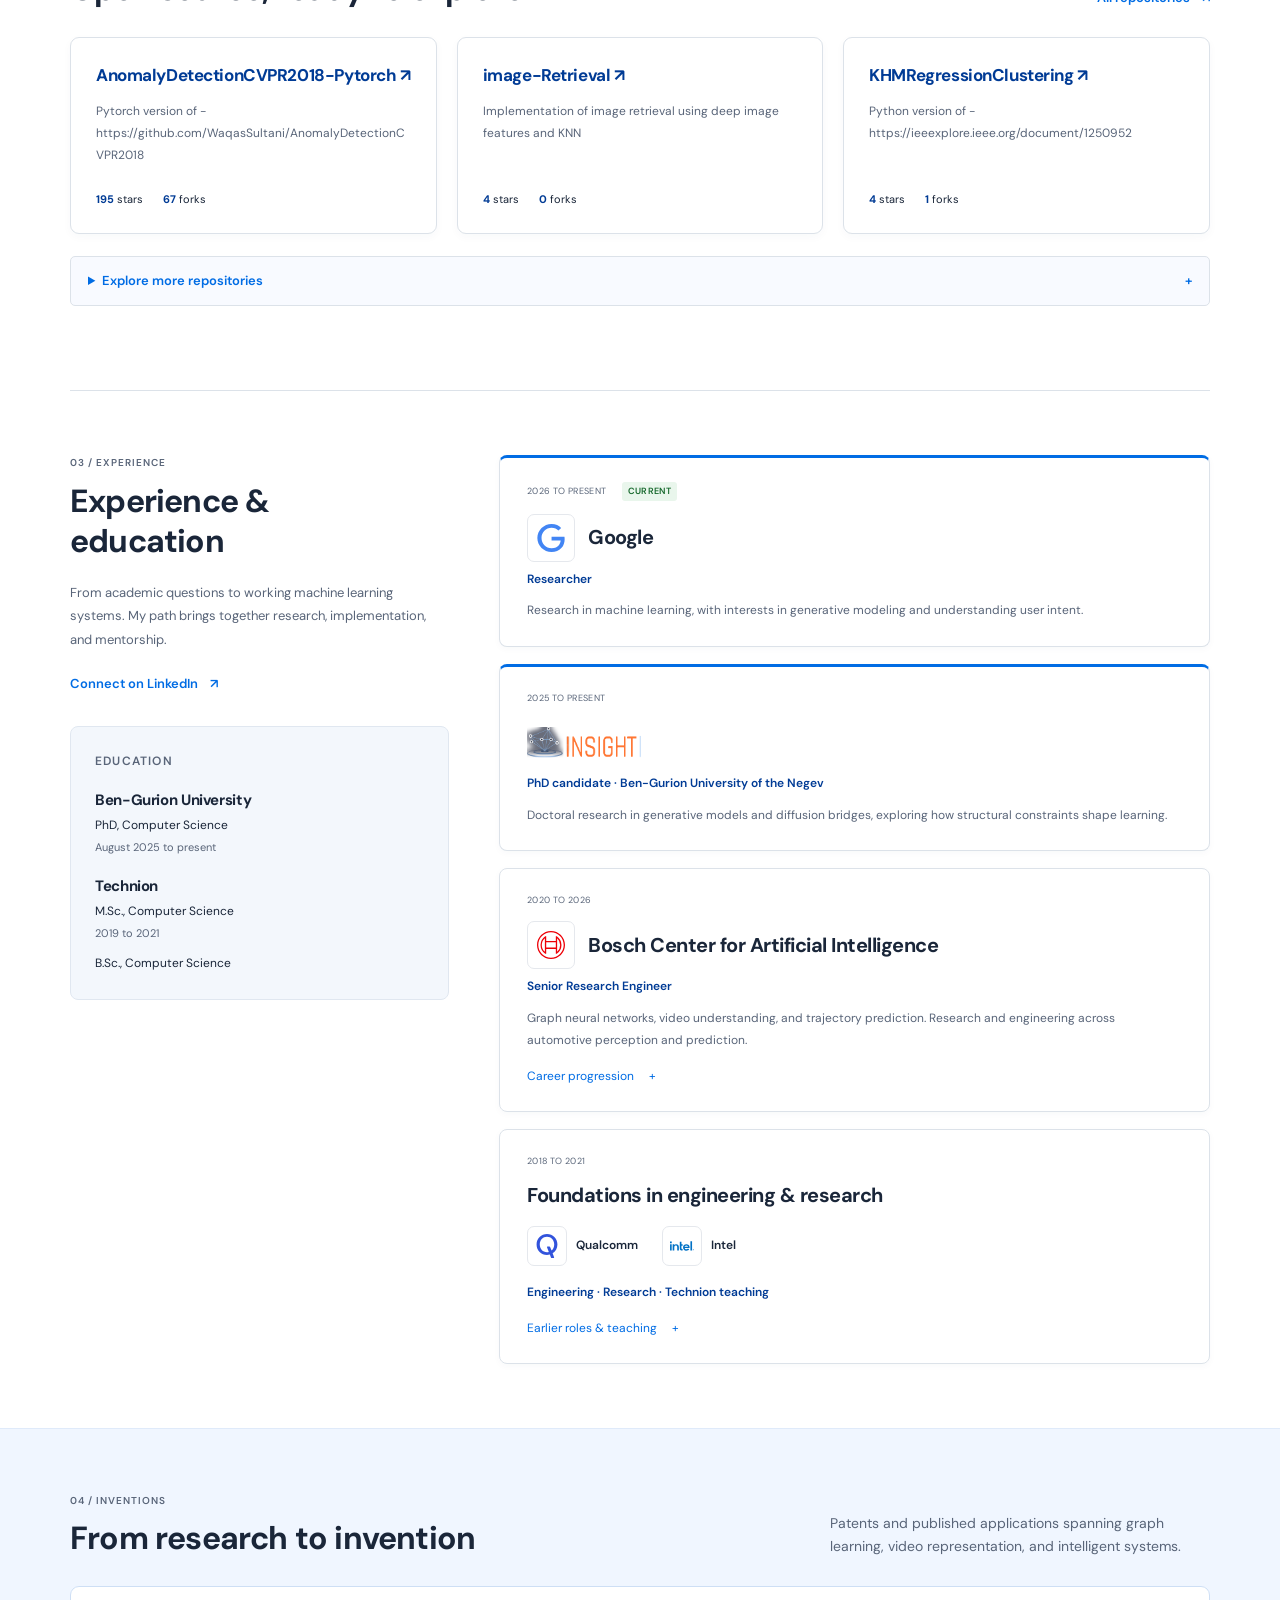
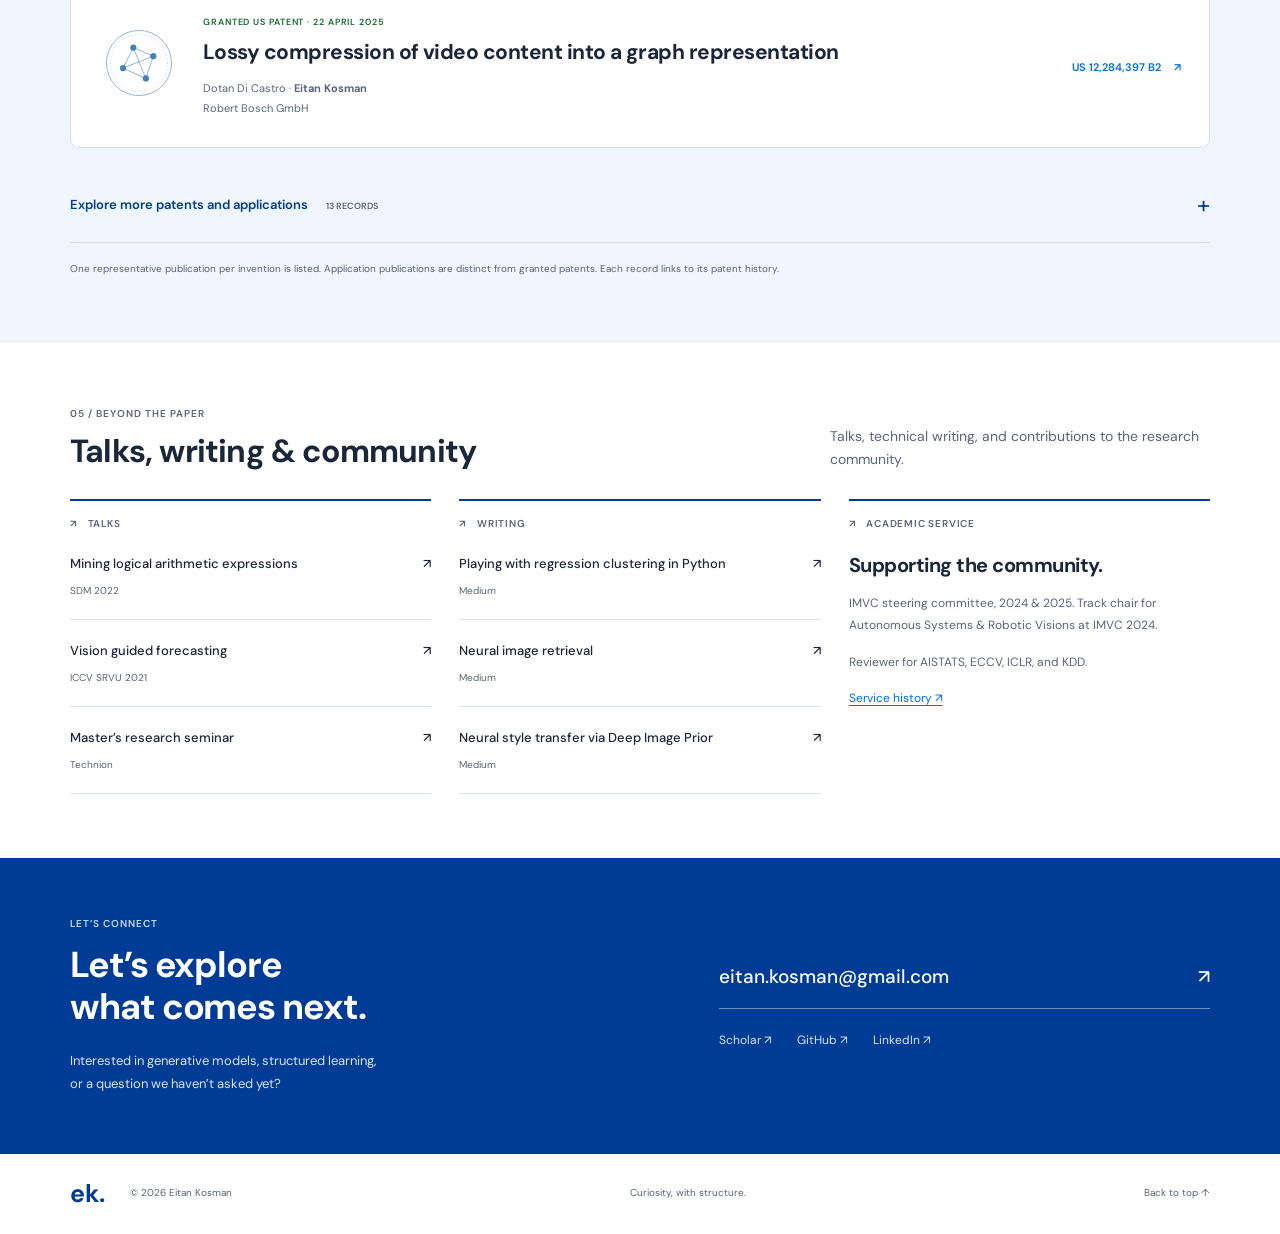
==== commit c37a7df5: "Refresh research metrics" ====
--- a/index.html
+++ b/index.html
@@ -63,8 +63,8 @@
 
     <section id="impact" class="impact-section wrap" aria-labelledby="impact-title">
       <div class="impact-heading"><div><p class="eyebrow">RESEARCH &amp; OPEN SOURCE</p><h2 id="impact-title">Research in numbers</h2></div><a class="text-link" href="https://scholar.google.com/citations?user=c83p77gAAAAJ&amp;hl=en" target="_blank" rel="noopener noreferrer">Citation record <span aria-hidden="true">↗</span></a></div>
-      <div class="impact-metrics"><a href="https://scholar.google.com/citations?user=c83p77gAAAAJ&amp;hl=en"><strong>148</strong><span>Paper citations</span><small>Google Scholar</small></a><a href="https://scholar.google.com/citations?user=c83p77gAAAAJ&amp;hl=en"><strong>6</strong><span>h index</span><small>Google Scholar</small></a><a href="https://scholar.google.com/citations?user=c83p77gAAAAJ&amp;hl=en"><strong>4</strong><span>i10 index</span><small>Google Scholar</small></a><a href="https://github.com/ekosman?tab=repositories"><strong id="total-stars">222</strong><span>GitHub stars</span><small>Across owned public repositories</small></a><a href="https://github.com/ekosman?tab=repositories"><strong id="total-forks">69</strong><span>GitHub forks</span><small>Across owned public repositories</small></a></div>
-      <p class="metrics-note">Citations: Google Scholar snapshot, 16 November 2026. <span id="github-metrics-status" data-snapshot="16 November 2026">GitHub: snapshot, 16 November 2026.</span></p>
+      <div class="impact-metrics"><a href="https://scholar.google.com/citations?user=c83p77gAAAAJ&amp;hl=en"><strong>152</strong><span>Paper citations</span><small>Google Scholar</small></a><a href="https://scholar.google.com/citations?user=c83p77gAAAAJ&amp;hl=en"><strong>6</strong><span>h index</span><small>Google Scholar</small></a><a href="https://scholar.google.com/citations?user=c83p77gAAAAJ&amp;hl=en"><strong>4</strong><span>i10 index</span><small>Google Scholar</small></a><a href="https://github.com/ekosman?tab=repositories"><strong id="total-stars">223</strong><span>GitHub stars</span><small>Across owned public repositories</small></a><a href="https://github.com/ekosman?tab=repositories"><strong id="total-forks">69</strong><span>GitHub forks</span><small>Across owned public repositories</small></a></div>
+      <p class="metrics-note">Citations: Google Scholar snapshot, 23 November 2026. <span id="github-metrics-status" data-snapshot="23 November 2026">GitHub: snapshot, 23 November 2026.</span></p>
     </section>
 
     <section id="research" class="section wrap" aria-labelledby="research-title">
@@ -88,32 +88,32 @@
       <div id="publication-list"><article class="publication" id="pub-sdb" data-topics="Generative models">
       <div class="pub-year">2026</div><div class="pub-body"><div class="pub-topline"><span class="pub-venue">ICML</span><span class="pub-type">Conference</span><span class="pub-first">FIRST AUTHOR</span></div><h3><a href="https://proceedings.mlr.press/v306/kosman26a.html" target="_blank" rel="noopener noreferrer">Structured Diffusion Bridges: Inductive Bias for Denoising Diffusion Bridges</a></h3><div class="pub-authors"><strong>Eitan Kosman</strong>, Gabriele Serussi, Chaim Baskin</div><div class="pub-links"><a href="https://arxiv.org/abs/2605.02973" target="_blank" rel="noopener noreferrer">Paper ↗</a><a href="https://arxiv.org/pdf/2605.02973" target="_blank" rel="noopener noreferrer">PDF ↗</a><a href="https://proceedings.mlr.press/v306/kosman26a.html" target="_blank" rel="noopener noreferrer">Proceedings ↗</a><button class="js-only" type="button" data-cite="sdb" aria-label="Cite Structured Diffusion Bridges: Inductive Bias for Denoising Diffusion Bridges">Cite ↗</button></div></div></article>
 <article class="publication" id="pub-latent-bridge" data-topics="Generative models">
-      <div class="pub-year">2025</div><div class="pub-body"><div class="pub-topline"><span class="pub-venue">NeurIPS</span><span class="pub-type">Conference</span></div><h3><a href="https://papers.nips.cc/paper_files/paper/2025/hash/d5470483dd38f71f7bd9e68ce1b94145-Abstract-Conference.html" target="_blank" rel="noopener noreferrer">Towards General Modality Translation with Contrastive and Predictive Latent Diffusion Bridge</a></h3><div class="pub-authors">Nimrod Berman, Omkar Joglekar, <strong>Eitan Kosman</strong>, Dotan Di Castro, Omri Azencot</div><div class="pub-links"><a href="https://arxiv.org/abs/2510.20819" target="_blank" rel="noopener noreferrer">Paper ↗</a><a href="https://arxiv.org/pdf/2510.20819" target="_blank" rel="noopener noreferrer">PDF ↗</a><a href="https://papers.nips.cc/paper_files/paper/2025/hash/d5470483dd38f71f7bd9e68ce1b94145-Abstract-Conference.html" target="_blank" rel="noopener noreferrer">Proceedings ↗</a><a href="https://sites.google.com/view/lddbm/home" target="_blank" rel="noopener noreferrer">Project ↗</a><button class="js-only" type="button" data-cite="latent-bridge" aria-label="Cite Towards General Modality Translation with Contrastive and Predictive Latent Diffusion Bridge">Cite ↗</button><a class="citation-count" href="https://scholar.google.com/scholar?oi=bibs&amp;hl=en&amp;cites=7215072998878705583" target="_blank" rel="noopener noreferrer" title="Google Scholar snapshot, 2026-11-16">6 citations ↗</a></div></div></article>
+      <div class="pub-year">2025</div><div class="pub-body"><div class="pub-topline"><span class="pub-venue">NeurIPS</span><span class="pub-type">Conference</span></div><h3><a href="https://papers.nips.cc/paper_files/paper/2025/hash/d5470483dd38f71f7bd9e68ce1b94145-Abstract-Conference.html" target="_blank" rel="noopener noreferrer">Towards General Modality Translation with Contrastive and Predictive Latent Diffusion Bridge</a></h3><div class="pub-authors">Nimrod Berman, Omkar Joglekar, <strong>Eitan Kosman</strong>, Dotan Di Castro, Omri Azencot</div><div class="pub-links"><a href="https://arxiv.org/abs/2510.20819" target="_blank" rel="noopener noreferrer">Paper ↗</a><a href="https://arxiv.org/pdf/2510.20819" target="_blank" rel="noopener noreferrer">PDF ↗</a><a href="https://papers.nips.cc/paper_files/paper/2025/hash/d5470483dd38f71f7bd9e68ce1b94145-Abstract-Conference.html" target="_blank" rel="noopener noreferrer">Proceedings ↗</a><a href="https://sites.google.com/view/lddbm/home" target="_blank" rel="noopener noreferrer">Project ↗</a><button class="js-only" type="button" data-cite="latent-bridge" aria-label="Cite Towards General Modality Translation with Contrastive and Predictive Latent Diffusion Bridge">Cite ↗</button><a class="citation-count" href="https://scholar.google.com/scholar?oi=bibs&amp;hl=en&amp;cites=7215072998878705583" target="_blank" rel="noopener noreferrer" title="Google Scholar snapshot, 2026-11-23">7 citations ↗</a></div></div></article>
 <article class="publication" id="pub-stochasticity" data-topics="Motion &amp; vision">
-      <div class="pub-year">2025</div><div class="pub-body"><div class="pub-topline"><span class="pub-venue">IROS</span><span class="pub-type">Conference</span></div><h3><a href="https://arxiv.org/abs/2410.01628" target="_blank" rel="noopener noreferrer">Stochasticity in Motion: An Information-Theoretic Approach to Trajectory Prediction</a></h3><div class="pub-authors">Aron Distelzweig, Andreas Look, <strong>Eitan Kosman</strong>, Faris Janjoš, Jörg Wagner, Abhinav Valada</div><div class="pub-links"><a href="https://arxiv.org/abs/2410.01628" target="_blank" rel="noopener noreferrer">Paper ↗</a><a href="https://arxiv.org/pdf/2410.01628" target="_blank" rel="noopener noreferrer">PDF ↗</a><button class="js-only" type="button" data-cite="stochasticity" aria-label="Cite Stochasticity in Motion: An Information-Theoretic Approach to Trajectory Prediction">Cite ↗</button><a class="citation-count" href="https://scholar.google.com/scholar?oi=bibs&amp;hl=en&amp;cites=7696117392303176862,999228022907012312" target="_blank" rel="noopener noreferrer" title="Google Scholar snapshot, 2026-11-16">13 citations ↗</a></div></div></article>
+      <div class="pub-year">2025</div><div class="pub-body"><div class="pub-topline"><span class="pub-venue">IROS</span><span class="pub-type">Conference</span></div><h3><a href="https://arxiv.org/abs/2410.01628" target="_blank" rel="noopener noreferrer">Stochasticity in Motion: An Information-Theoretic Approach to Trajectory Prediction</a></h3><div class="pub-authors">Aron Distelzweig, Andreas Look, <strong>Eitan Kosman</strong>, Faris Janjoš, Jörg Wagner, Abhinav Valada</div><div class="pub-links"><a href="https://arxiv.org/abs/2410.01628" target="_blank" rel="noopener noreferrer">Paper ↗</a><a href="https://arxiv.org/pdf/2410.01628" target="_blank" rel="noopener noreferrer">PDF ↗</a><button class="js-only" type="button" data-cite="stochasticity" aria-label="Cite Stochasticity in Motion: An Information-Theoretic Approach to Trajectory Prediction">Cite ↗</button><a class="citation-count" href="https://scholar.google.com/scholar?oi=bibs&amp;hl=en&amp;cites=7696117392303176862,999228022907012312" target="_blank" rel="noopener noreferrer" title="Google Scholar snapshot, 2026-11-23">14 citations ↗</a></div></div></article>
 <article class="publication" id="pub-motion-risk" data-topics="Motion &amp; vision">
-      <div class="pub-year">2025</div><div class="pub-body"><div class="pub-topline"><span class="pub-venue">ICRA</span><span class="pub-type">Conference</span></div><h3><a href="https://arxiv.org/abs/2409.10585" target="_blank" rel="noopener noreferrer">Motion Forecasting via Model-Based Risk Minimization</a></h3><div class="pub-authors">Aron Distelzweig, <strong>Eitan Kosman</strong>, Andreas Look, Faris Janjoš, Denesh K. Manivannan, Abhinav Valada</div><div class="pub-links"><a href="https://arxiv.org/abs/2409.10585" target="_blank" rel="noopener noreferrer">Paper ↗</a><a href="https://arxiv.org/pdf/2409.10585" target="_blank" rel="noopener noreferrer">PDF ↗</a><button class="js-only" type="button" data-cite="motion-risk" aria-label="Cite Motion Forecasting via Model-Based Risk Minimization">Cite ↗</button><a class="citation-count" href="https://scholar.google.com/scholar?oi=bibs&amp;hl=en&amp;cites=18151513460568622823" target="_blank" rel="noopener noreferrer" title="Google Scholar snapshot, 2026-11-16">5 citations ↗</a></div></div></article>
+      <div class="pub-year">2025</div><div class="pub-body"><div class="pub-topline"><span class="pub-venue">ICRA</span><span class="pub-type">Conference</span></div><h3><a href="https://arxiv.org/abs/2409.10585" target="_blank" rel="noopener noreferrer">Motion Forecasting via Model-Based Risk Minimization</a></h3><div class="pub-authors">Aron Distelzweig, <strong>Eitan Kosman</strong>, Andreas Look, Faris Janjoš, Denesh K. Manivannan, Abhinav Valada</div><div class="pub-links"><a href="https://arxiv.org/abs/2409.10585" target="_blank" rel="noopener noreferrer">Paper ↗</a><a href="https://arxiv.org/pdf/2409.10585" target="_blank" rel="noopener noreferrer">PDF ↗</a><button class="js-only" type="button" data-cite="motion-risk" aria-label="Cite Motion Forecasting via Model-Based Risk Minimization">Cite ↗</button><a class="citation-count" href="https://scholar.google.com/scholar?oi=bibs&amp;hl=en&amp;cites=18151513460568622823" target="_blank" rel="noopener noreferrer" title="Google Scholar snapshot, 2026-11-23">5 citations ↗</a></div></div></article>
 <article class="publication" id="pub-edge" data-topics="Graphs &amp; structure|Generative models">
-      <div class="pub-year">2025</div><div class="pub-body"><div class="pub-topline"><span class="pub-venue">TMLR</span><span class="pub-type">Journal</span></div><h3><a href="https://openreview.net/forum?id=pxdSm7PW5Q" target="_blank" rel="noopener noreferrer">Reviving Life on the Edge: Joint Score-Based Graph Generation of Rich Edge Attributes</a></h3><div class="pub-authors">Nimrod Berman, <strong>Eitan Kosman</strong>, Dotan Di Castro, Omri Azencot</div><div class="pub-links"><a href="https://arxiv.org/abs/2402.04046" target="_blank" rel="noopener noreferrer">Paper ↗</a><a href="https://arxiv.org/pdf/2402.04046" target="_blank" rel="noopener noreferrer">PDF ↗</a><a href="https://openreview.net/forum?id=pxdSm7PW5Q" target="_blank" rel="noopener noreferrer">Journal ↗</a><button class="js-only" type="button" data-cite="edge" aria-label="Cite Reviving Life on the Edge: Joint Score-Based Graph Generation of Rich Edge Attributes">Cite ↗</button><a class="citation-count" href="https://scholar.google.com/scholar?oi=bibs&amp;hl=en&amp;cites=17143982825397459950,17491845723713283552" target="_blank" rel="noopener noreferrer" title="Google Scholar snapshot, 2026-11-16">6 citations ↗</a></div></div></article>
+      <div class="pub-year">2025</div><div class="pub-body"><div class="pub-topline"><span class="pub-venue">TMLR</span><span class="pub-type">Journal</span></div><h3><a href="https://openreview.net/forum?id=pxdSm7PW5Q" target="_blank" rel="noopener noreferrer">Reviving Life on the Edge: Joint Score-Based Graph Generation of Rich Edge Attributes</a></h3><div class="pub-authors">Nimrod Berman, <strong>Eitan Kosman</strong>, Dotan Di Castro, Omri Azencot</div><div class="pub-links"><a href="https://arxiv.org/abs/2402.04046" target="_blank" rel="noopener noreferrer">Paper ↗</a><a href="https://arxiv.org/pdf/2402.04046" target="_blank" rel="noopener noreferrer">PDF ↗</a><a href="https://openreview.net/forum?id=pxdSm7PW5Q" target="_blank" rel="noopener noreferrer">Journal ↗</a><button class="js-only" type="button" data-cite="edge" aria-label="Cite Reviving Life on the Edge: Joint Score-Based Graph Generation of Rich Edge Attributes">Cite ↗</button><a class="citation-count" href="https://scholar.google.com/scholar?oi=bibs&amp;hl=en&amp;cites=17143982825397459950,17491845723713283552" target="_blank" rel="noopener noreferrer" title="Google Scholar snapshot, 2026-11-23">6 citations ↗</a></div></div></article>
 <article class="publication" id="pub-bosch-street" data-topics="Motion &amp; vision">
-      <div class="pub-year">2024</div><div class="pub-body"><div class="pub-topline"><span class="pub-venue">arXiv</span><span class="pub-type">Preprint</span></div><h3><a href="https://arxiv.org/abs/2407.12803" target="_blank" rel="noopener noreferrer">Bosch Street Dataset: A Multi-Modal Dataset with Imaging Radar for Automated Driving</a></h3><div class="pub-authors">Karim Armanious et al., including <strong>Eitan Kosman</strong><details class="author-disclosure"><summary>All 28 authors</summary><p>Karim Armanious, Maurice Quach, Michael Ulrich, Timo Winterling, Johannes Friesen, Sascha Braun, Daniel Jenet, Yuri Feldman, <strong>Eitan Kosman</strong>, Philipp Rapp, Volker Fischer, Marc Sons, Lukas Kohns, Daniel Eckstein, Daniela Egbert, Simone Letsch, Corinna Voege, Felix Huttner, Alexander Bartler, Robert Maiwald, Yancong Lin, Ulf Rüegg, Claudius Gläser, Bastian Bischoff, Jascha Freess, Karsten Haug, Kathrin Klee, Holger Caesar</p></details></div><div class="pub-links"><a href="https://arxiv.org/abs/2407.12803" target="_blank" rel="noopener noreferrer">Paper ↗</a><a href="https://arxiv.org/pdf/2407.12803" target="_blank" rel="noopener noreferrer">PDF ↗</a><button class="js-only" type="button" data-cite="bosch-street" aria-label="Cite Bosch Street Dataset: A Multi-Modal Dataset with Imaging Radar for Automated Driving">Cite ↗</button><a class="citation-count" href="https://scholar.google.com/scholar?oi=bibs&amp;hl=en&amp;cites=5718214530071201240" target="_blank" rel="noopener noreferrer" title="Google Scholar snapshot, 2026-11-16">10 citations ↗</a></div></div></article>
+      <div class="pub-year">2024</div><div class="pub-body"><div class="pub-topline"><span class="pub-venue">arXiv</span><span class="pub-type">Preprint</span></div><h3><a href="https://arxiv.org/abs/2407.12803" target="_blank" rel="noopener noreferrer">Bosch Street Dataset: A Multi-Modal Dataset with Imaging Radar for Automated Driving</a></h3><div class="pub-authors">Karim Armanious et al., including <strong>Eitan Kosman</strong><details class="author-disclosure"><summary>All 28 authors</summary><p>Karim Armanious, Maurice Quach, Michael Ulrich, Timo Winterling, Johannes Friesen, Sascha Braun, Daniel Jenet, Yuri Feldman, <strong>Eitan Kosman</strong>, Philipp Rapp, Volker Fischer, Marc Sons, Lukas Kohns, Daniel Eckstein, Daniela Egbert, Simone Letsch, Corinna Voege, Felix Huttner, Alexander Bartler, Robert Maiwald, Yancong Lin, Ulf Rüegg, Claudius Gläser, Bastian Bischoff, Jascha Freess, Karsten Haug, Kathrin Klee, Holger Caesar</p></details></div><div class="pub-links"><a href="https://arxiv.org/abs/2407.12803" target="_blank" rel="noopener noreferrer">Paper ↗</a><a href="https://arxiv.org/pdf/2407.12803" target="_blank" rel="noopener noreferrer">PDF ↗</a><button class="js-only" type="button" data-cite="bosch-street" aria-label="Cite Bosch Street Dataset: A Multi-Modal Dataset with Imaging Radar for Automated Driving">Cite ↗</button><a class="citation-count" href="https://scholar.google.com/scholar?oi=bibs&amp;hl=en&amp;cites=5718214530071201240" target="_blank" rel="noopener noreferrer" title="Google Scholar snapshot, 2026-11-23">10 citations ↗</a></div></div></article>
 <article class="publication" id="pub-text-trajectory" data-topics="Motion &amp; vision">
-      <div class="pub-year">2023</div><div class="pub-body"><div class="pub-topline"><span class="pub-venue">IROS · Agents4AD</span><span class="pub-type">Workshop</span></div><h3><a href="https://arxiv.org/abs/2309.05282" target="_blank" rel="noopener noreferrer">Can you text what is happening? Integrating pre-trained language encoders into trajectory prediction models for autonomous driving</a></h3><div class="pub-authors">Ali Keysan, Andreas Look, <strong>Eitan Kosman</strong>, Gonca Gürsun, Jörg Wagner, Yu Yao, Barbara Rakitsch</div><div class="pub-links"><a href="https://arxiv.org/abs/2309.05282" target="_blank" rel="noopener noreferrer">Paper ↗</a><a href="https://arxiv.org/pdf/2309.05282" target="_blank" rel="noopener noreferrer">PDF ↗</a><button class="js-only" type="button" data-cite="text-trajectory" aria-label="Cite Can you text what is happening? Integrating pre-trained language encoders into trajectory prediction models for autonomous driving">Cite ↗</button><a class="citation-count" href="https://scholar.google.com/scholar?oi=bibs&amp;hl=en&amp;cites=1087912709561002658" target="_blank" rel="noopener noreferrer" title="Google Scholar snapshot, 2026-11-16">48 citations ↗</a></div></div></article>
+      <div class="pub-year">2023</div><div class="pub-body"><div class="pub-topline"><span class="pub-venue">IROS · Agents4AD</span><span class="pub-type">Workshop</span></div><h3><a href="https://arxiv.org/abs/2309.05282" target="_blank" rel="noopener noreferrer">Can you text what is happening? Integrating pre-trained language encoders into trajectory prediction models for autonomous driving</a></h3><div class="pub-authors">Ali Keysan, Andreas Look, <strong>Eitan Kosman</strong>, Gonca Gürsun, Jörg Wagner, Yu Yao, Barbara Rakitsch</div><div class="pub-links"><a href="https://arxiv.org/abs/2309.05282" target="_blank" rel="noopener noreferrer">Paper ↗</a><a href="https://arxiv.org/pdf/2309.05282" target="_blank" rel="noopener noreferrer">PDF ↗</a><button class="js-only" type="button" data-cite="text-trajectory" aria-label="Cite Can you text what is happening? Integrating pre-trained language encoders into trajectory prediction models for autonomous driving">Cite ↗</button><a class="citation-count" href="https://scholar.google.com/scholar?oi=bibs&amp;hl=en&amp;cites=1087912709561002658" target="_blank" rel="noopener noreferrer" title="Google Scholar snapshot, 2026-11-23">49 citations ↗</a></div></div></article>
 <article class="publication" id="pub-graphvid" data-topics="Graphs &amp; structure">
-      <div class="pub-year">2022</div><div class="pub-body"><div class="pub-topline"><span class="pub-venue">ECCV · Oral</span><span class="pub-type">Conference</span><span class="pub-first">FIRST AUTHOR</span></div><h3><a href="https://www.ecva.net/papers/eccv_2022/papers_ECCV/html/4861_ECCV_2022_paper.php" target="_blank" rel="noopener noreferrer">GraphVid: It Only Takes a Few Nodes to Understand a Video</a></h3><div class="pub-authors"><strong>Eitan Kosman</strong>, Dotan Di Castro</div><div class="pub-links"><a href="https://arxiv.org/abs/2207.01375" target="_blank" rel="noopener noreferrer">Paper ↗</a><a href="https://arxiv.org/pdf/2207.01375" target="_blank" rel="noopener noreferrer">PDF ↗</a><a href="https://www.ecva.net/papers/eccv_2022/papers_ECCV/html/4861_ECCV_2022_paper.php" target="_blank" rel="noopener noreferrer">Proceedings ↗</a><button class="js-only" type="button" data-cite="graphvid" aria-label="Cite GraphVid: It Only Takes a Few Nodes to Understand a Video">Cite ↗</button><a class="citation-count" href="https://scholar.google.com/scholar?oi=bibs&amp;hl=en&amp;cites=10252528211986001834" target="_blank" rel="noopener noreferrer" title="Google Scholar snapshot, 2026-11-16">6 citations ↗</a></div></div></article>
+      <div class="pub-year">2022</div><div class="pub-body"><div class="pub-topline"><span class="pub-venue">ECCV · Oral</span><span class="pub-type">Conference</span><span class="pub-first">FIRST AUTHOR</span></div><h3><a href="https://www.ecva.net/papers/eccv_2022/papers_ECCV/html/4861_ECCV_2022_paper.php" target="_blank" rel="noopener noreferrer">GraphVid: It Only Takes a Few Nodes to Understand a Video</a></h3><div class="pub-authors"><strong>Eitan Kosman</strong>, Dotan Di Castro</div><div class="pub-links"><a href="https://arxiv.org/abs/2207.01375" target="_blank" rel="noopener noreferrer">Paper ↗</a><a href="https://arxiv.org/pdf/2207.01375" target="_blank" rel="noopener noreferrer">PDF ↗</a><a href="https://www.ecva.net/papers/eccv_2022/papers_ECCV/html/4861_ECCV_2022_paper.php" target="_blank" rel="noopener noreferrer">Proceedings ↗</a><button class="js-only" type="button" data-cite="graphvid" aria-label="Cite GraphVid: It Only Takes a Few Nodes to Understand a Video">Cite ↗</button><a class="citation-count" href="https://scholar.google.com/scholar?oi=bibs&amp;hl=en&amp;cites=10252528211986001834" target="_blank" rel="noopener noreferrer" title="Google Scholar snapshot, 2026-11-23">6 citations ↗</a></div></div></article>
 <article class="publication" id="pub-mining" data-topics="Graphs &amp; structure">
-      <div class="pub-year">2022</div><div class="pub-body"><div class="pub-topline"><span class="pub-venue">SDM</span><span class="pub-type">Conference</span><span class="pub-first">FIRST AUTHOR</span></div><h3><a href="https://epubs.siam.org/doi/10.1137/1.9781611977172.70" target="_blank" rel="noopener noreferrer">Mining Logical Arithmetic Expressions From Proper Representations</a></h3><div class="pub-authors"><strong>Eitan Kosman</strong>, Ilya Kolchinsky, Assaf Schuster</div><div class="pub-links"><a href="https://epubs.siam.org/doi/10.1137/1.9781611977172.70" target="_blank" rel="noopener noreferrer">Paper ↗</a><button class="js-only" type="button" data-cite="mining" aria-label="Cite Mining Logical Arithmetic Expressions From Proper Representations">Cite ↗</button><a class="citation-count" href="https://scholar.google.com/scholar?oi=bibs&amp;hl=en&amp;cites=3416991345535982418" target="_blank" rel="noopener noreferrer" title="Google Scholar snapshot, 2026-11-16">1 citation ↗</a></div></div></article>
+      <div class="pub-year">2022</div><div class="pub-body"><div class="pub-topline"><span class="pub-venue">SDM</span><span class="pub-type">Conference</span><span class="pub-first">FIRST AUTHOR</span></div><h3><a href="https://epubs.siam.org/doi/10.1137/1.9781611977172.70" target="_blank" rel="noopener noreferrer">Mining Logical Arithmetic Expressions From Proper Representations</a></h3><div class="pub-authors"><strong>Eitan Kosman</strong>, Ilya Kolchinsky, Assaf Schuster</div><div class="pub-links"><a href="https://epubs.siam.org/doi/10.1137/1.9781611977172.70" target="_blank" rel="noopener noreferrer">Paper ↗</a><button class="js-only" type="button" data-cite="mining" aria-label="Cite Mining Logical Arithmetic Expressions From Proper Representations">Cite ↗</button><a class="citation-count" href="https://scholar.google.com/scholar?oi=bibs&amp;hl=en&amp;cites=3416991345535982418" target="_blank" rel="noopener noreferrer" title="Google Scholar snapshot, 2026-11-23">1 citation ↗</a></div></div></article>
 <article class="publication" id="pub-oil-spills" data-topics="Motion &amp; vision">
-      <div class="pub-year">2022</div><div class="pub-body"><div class="pub-topline"><span class="pub-venue">Water</span><span class="pub-type">Journal</span></div><h3><a href="https://www.mdpi.com/2073-4441/14/7/1127" target="_blank" rel="noopener noreferrer">Automatic Recognition of Oil Spills Using Neural Networks and Classic Image Processing</a></h3><div class="pub-authors">Rotem Rousso, Neta Katz, Gull Sharon, Yehuda Glizerin, <strong>Eitan Kosman</strong>, Assaf Shuster</div><div class="pub-links"><a href="https://www.mdpi.com/2073-4441/14/7/1127" target="_blank" rel="noopener noreferrer">Paper ↗</a><button class="js-only" type="button" data-cite="oil-spills" aria-label="Cite Automatic Recognition of Oil Spills Using Neural Networks and Classic Image Processing">Cite ↗</button><a class="citation-count" href="https://scholar.google.com/scholar?oi=bibs&amp;hl=en&amp;cites=2931873399735564404" target="_blank" rel="noopener noreferrer" title="Google Scholar snapshot, 2026-11-16">34 citations ↗</a></div></div></article>
+      <div class="pub-year">2022</div><div class="pub-body"><div class="pub-topline"><span class="pub-venue">Water</span><span class="pub-type">Journal</span></div><h3><a href="https://www.mdpi.com/2073-4441/14/7/1127" target="_blank" rel="noopener noreferrer">Automatic Recognition of Oil Spills Using Neural Networks and Classic Image Processing</a></h3><div class="pub-authors">Rotem Rousso, Neta Katz, Gull Sharon, Yehuda Glizerin, <strong>Eitan Kosman</strong>, Assaf Shuster</div><div class="pub-links"><a href="https://www.mdpi.com/2073-4441/14/7/1127" target="_blank" rel="noopener noreferrer">Paper ↗</a><button class="js-only" type="button" data-cite="oil-spills" aria-label="Cite Automatic Recognition of Oil Spills Using Neural Networks and Classic Image Processing">Cite ↗</button><a class="citation-count" href="https://scholar.google.com/scholar?oi=bibs&amp;hl=en&amp;cites=2931873399735564404" target="_blank" rel="noopener noreferrer" title="Google Scholar snapshot, 2026-11-23">35 citations ↗</a></div></div></article>
 <article class="publication" id="pub-lsp" data-topics="Graphs &amp; structure">
-      <div class="pub-year">2022</div><div class="pub-body"><div class="pub-topline"><span class="pub-venue">ICDM · MLoG</span><span class="pub-type">Workshop</span><span class="pub-first">FIRST AUTHOR</span></div><h3><a href="https://arxiv.org/abs/2111.05694" target="_blank" rel="noopener noreferrer">LSP: Acceleration of Graph Neural Networks via Locality Sensitive Pruning of Graphs</a></h3><div class="pub-authors"><strong>Eitan Kosman</strong>, Joel Oren, Dotan Di Castro</div><div class="pub-links"><a href="https://arxiv.org/abs/2111.05694" target="_blank" rel="noopener noreferrer">Paper ↗</a><a href="https://arxiv.org/pdf/2111.05694" target="_blank" rel="noopener noreferrer">PDF ↗</a><button class="js-only" type="button" data-cite="lsp" aria-label="Cite LSP: Acceleration of Graph Neural Networks via Locality Sensitive Pruning of Graphs">Cite ↗</button><a class="citation-count" href="https://scholar.google.com/scholar?oi=bibs&amp;hl=en&amp;cites=187867757672453606,4118961853186669242" target="_blank" rel="noopener noreferrer" title="Google Scholar snapshot, 2026-11-16">8 citations ↗</a></div></div></article>
+      <div class="pub-year">2022</div><div class="pub-body"><div class="pub-topline"><span class="pub-venue">ICDM · MLoG</span><span class="pub-type">Workshop</span><span class="pub-first">FIRST AUTHOR</span></div><h3><a href="https://arxiv.org/abs/2111.05694" target="_blank" rel="noopener noreferrer">LSP: Acceleration of Graph Neural Networks via Locality Sensitive Pruning of Graphs</a></h3><div class="pub-authors"><strong>Eitan Kosman</strong>, Joel Oren, Dotan Di Castro</div><div class="pub-links"><a href="https://arxiv.org/abs/2111.05694" target="_blank" rel="noopener noreferrer">Paper ↗</a><a href="https://arxiv.org/pdf/2111.05694" target="_blank" rel="noopener noreferrer">PDF ↗</a><button class="js-only" type="button" data-cite="lsp" aria-label="Cite LSP: Acceleration of Graph Neural Networks via Locality Sensitive Pruning of Graphs">Cite ↗</button><a class="citation-count" href="https://scholar.google.com/scholar?oi=bibs&amp;hl=en&amp;cites=187867757672453606,4118961853186669242" target="_blank" rel="noopener noreferrer" title="Google Scholar snapshot, 2026-11-23">8 citations ↗</a></div></div></article>
 <article class="publication" id="pub-vision-forecasting" data-topics="Motion &amp; vision">
-      <div class="pub-year">2021</div><div class="pub-body"><div class="pub-topline"><span class="pub-venue">ICCV · ROAD / SRVU</span><span class="pub-type">Workshop</span><span class="pub-first">FIRST AUTHOR</span></div><h3><a href="https://arxiv.org/abs/2107.12674" target="_blank" rel="noopener noreferrer">Vision-Guided Forecasting: Visual Context for Multi-Horizon Time Series Forecasting</a></h3><div class="pub-authors"><strong>Eitan Kosman</strong>, Dotan Di Castro</div><div class="pub-links"><a href="https://arxiv.org/abs/2107.12674" target="_blank" rel="noopener noreferrer">Paper ↗</a><a href="https://arxiv.org/pdf/2107.12674" target="_blank" rel="noopener noreferrer">PDF ↗</a><button class="js-only" type="button" data-cite="vision-forecasting" aria-label="Cite Vision-Guided Forecasting: Visual Context for Multi-Horizon Time Series Forecasting">Cite ↗</button><a class="citation-count" href="https://scholar.google.com/scholar?oi=bibs&amp;hl=en&amp;cites=13364858743660540056" target="_blank" rel="noopener noreferrer" title="Google Scholar snapshot, 2026-11-16">1 citation ↗</a></div></div></article></div>
+      <div class="pub-year">2021</div><div class="pub-body"><div class="pub-topline"><span class="pub-venue">ICCV · ROAD / SRVU</span><span class="pub-type">Workshop</span><span class="pub-first">FIRST AUTHOR</span></div><h3><a href="https://arxiv.org/abs/2107.12674" target="_blank" rel="noopener noreferrer">Vision-Guided Forecasting: Visual Context for Multi-Horizon Time Series Forecasting</a></h3><div class="pub-authors"><strong>Eitan Kosman</strong>, Dotan Di Castro</div><div class="pub-links"><a href="https://arxiv.org/abs/2107.12674" target="_blank" rel="noopener noreferrer">Paper ↗</a><a href="https://arxiv.org/pdf/2107.12674" target="_blank" rel="noopener noreferrer">PDF ↗</a><button class="js-only" type="button" data-cite="vision-forecasting" aria-label="Cite Vision-Guided Forecasting: Visual Context for Multi-Horizon Time Series Forecasting">Cite ↗</button><a class="citation-count" href="https://scholar.google.com/scholar?oi=bibs&amp;hl=en&amp;cites=13364858743660540056" target="_blank" rel="noopener noreferrer" title="Google Scholar snapshot, 2026-11-23">1 citation ↗</a></div></div></article></div>
       <div class="empty-results" id="empty-results" hidden><h3>No papers match that search.</h3><p>Try a different title, author, venue, or year.</p><button class="button button-dark" type="button" id="reset-search">Show all publications</button></div>
       <p class="archive-note">For citation metrics and additional indexing, visit <a href="https://scholar.google.com/citations?user=c83p77gAAAAJ&amp;hl=en" target="_blank" rel="noopener noreferrer">Google Scholar ↗</a> or <a href="https://dblp.org/pid/298/2651.html" target="_blank" rel="noopener noreferrer">DBLP ↗</a>.</p>
     </div></section>
 
-    <section id="code" class="section wrap" aria-labelledby="code-title"><div class="section-heading"><div><p class="eyebrow">OPEN SOURCE</p><h2 id="code-title">Open source, ready to explore</h2></div><a class="text-link" href="https://github.com/ekosman?tab=repositories" target="_blank" rel="noopener noreferrer">All repositories <span aria-hidden="true">↗</span></a></div><div class="repo-grid"><article class="repo-card" data-repo="AnomalyDetectionCVPR2018-Pytorch"><a href="https://github.com/ekosman/AnomalyDetectionCVPR2018-Pytorch" target="_blank" rel="noopener noreferrer"><h3>AnomalyDetectionCVPR2018-Pytorch <span aria-hidden="true">↗</span></h3></a><p>Pytorch version of - https://github.com/WaqasSultani/AnomalyDetectionCVPR2018</p><div class="repo-counts"><a href="https://github.com/ekosman/AnomalyDetectionCVPR2018-Pytorch/stargazers"><b data-stars>194</b> stars</a><a href="https://github.com/ekosman/AnomalyDetectionCVPR2018-Pytorch/forks"><b data-forks>67</b> forks</a></div></article><article class="repo-card" data-repo="image-Retrieval"><a href="https://github.com/ekosman/image-Retrieval" target="_blank" rel="noopener noreferrer"><h3>image-Retrieval <span aria-hidden="true">↗</span></h3></a><p>Implementation of image retrieval using deep image features and KNN</p><div class="repo-counts"><a href="https://github.com/ekosman/image-Retrieval/stargazers"><b data-stars>4</b> stars</a><a href="https://github.com/ekosman/image-Retrieval/forks"><b data-forks>0</b> forks</a></div></article><article class="repo-card" data-repo="KHMRegressionClustering"><a href="https://github.com/ekosman/KHMRegressionClustering" target="_blank" rel="noopener noreferrer"><h3>KHMRegressionClustering <span aria-hidden="true">↗</span></h3></a><p>Python version of - https://ieeexplore.ieee.org/document/1250952</p><div class="repo-counts"><a href="https://github.com/ekosman/KHMRegressionClustering/stargazers"><b data-stars>4</b> stars</a><a href="https://github.com/ekosman/KHMRegressionClustering/forks"><b data-forks>1</b> forks</a></div></article></div><details class="repo-archive"><summary>Explore more repositories <span aria-hidden="true">+</span></summary><div class="repo-grid"><article class="repo-card" data-repo="CarNet"><a href="https://github.com/ekosman/CarNet" target="_blank" rel="noopener noreferrer"><h3>CarNet <span aria-hidden="true">↗</span></h3></a><p>Winter 18-19 Technion Project</p><div class="repo-counts"><a href="https://github.com/ekosman/CarNet/stargazers"><b data-stars>3</b> stars</a><a href="https://github.com/ekosman/CarNet/forks"><b data-forks>0</b> forks</a></div></article><article class="repo-card" data-repo="ComputerVision"><a href="https://github.com/ekosman/ComputerVision" target="_blank" rel="noopener noreferrer"><h3>ComputerVision <span aria-hidden="true">↗</span></h3></a><p>Public code and experiments.</p><div class="repo-counts"><a href="https://github.com/ekosman/ComputerVision/stargazers"><b data-stars>2</b> stars</a><a href="https://github.com/ekosman/ComputerVision/forks"><b data-forks>0</b> forks</a></div></article><article class="repo-card" data-repo="Data_Structures"><a href="https://github.com/ekosman/Data_Structures" target="_blank" rel="noopener noreferrer"><h3>Data_Structures <span aria-hidden="true">↗</span></h3></a><p>Public code and experiments.</p><div class="repo-counts"><a href="https://github.com/ekosman/Data_Structures/stargazers"><b data-stars>2</b> stars</a><a href="https://github.com/ekosman/Data_Structures/forks"><b data-forks>0</b> forks</a></div></article><article class="repo-card" data-repo="ekosman"><a href="https://github.com/ekosman/ekosman" target="_blank" rel="noopener noreferrer"><h3>ekosman <span aria-hidden="true">↗</span></h3></a><p>Public code and experiments.</p><div class="repo-counts"><a href="https://github.com/ekosman/ekosman/stargazers"><b data-stars>2</b> stars</a><a href="https://github.com/ekosman/ekosman/forks"><b data-forks>0</b> forks</a></div></article><article class="repo-card" data-repo="Exploiting-the-power-of-Deep-Image-Prior-for-Neural-Style-Transfer"><a href="https://github.com/ekosman/Exploiting-the-power-of-Deep-Image-Prior-for-Neural-Style-Transfer" target="_blank" rel="noopener noreferrer"><h3>Exploiting-the-power-of-Deep-Image-Prior-for-Neural-Style-Transfer <span aria-hidden="true">↗</span></h3></a><p>Exploiting the power of Deep Image Prior for Neural Style Transfer</p><div class="repo-counts"><a href="https://github.com/ekosman/Exploiting-the-power-of-Deep-Image-Prior-for-Neural-Style-Transfer/stargazers"><b data-stars>2</b> stars</a><a href="https://github.com/ekosman/Exploiting-the-power-of-Deep-Image-Prior-for-Neural-Style-Transfer/forks"><b data-forks>0</b> forks</a></div></article><article class="repo-card" data-repo="Fully-Connected-with-Numpy"><a href="https://github.com/ekosman/Fully-Connected-with-Numpy" target="_blank" rel="noopener noreferrer"><h3>Fully-Connected-with-Numpy <span aria-hidden="true">↗</span></h3></a><p>This class is an implementation of fully connected network with numpy only</p><div class="repo-counts"><a href="https://github.com/ekosman/Fully-Connected-with-Numpy/stargazers"><b data-stars>2</b> stars</a><a href="https://github.com/ekosman/Fully-Connected-with-Numpy/forks"><b data-forks>0</b> forks</a></div></article><article class="repo-card" data-repo="GraphVid"><a href="https://github.com/ekosman/GraphVid" target="_blank" rel="noopener noreferrer"><h3>GraphVid <span aria-hidden="true">↗</span></h3></a><p>Public code and experiments.</p><div class="repo-counts"><a href="https://github.com/ekosman/GraphVid/stargazers"><b data-stars>2</b> stars</a><a href="https://github.com/ekosman/GraphVid/forks"><b data-forks>0</b> forks</a></div></article><article class="repo-card" data-repo="learning_models"><a href="https://github.com/ekosman/learning_models" target="_blank" rel="noopener noreferrer"><h3>learning_models <span aria-hidden="true">↗</span></h3></a><p>Several implementations of learning algorithms</p><div class="repo-counts"><a href="https://github.com/ekosman/learning_models/stargazers"><b data-stars>2</b> stars</a><a href="https://github.com/ekosman/learning_models/forks"><b data-forks>0</b> forks</a></div></article><article class="repo-card" data-repo="pytorch-architectures"><a href="https://github.com/ekosman/pytorch-architectures" target="_blank" rel="noopener noreferrer"><h3>pytorch-architectures <span aria-hidden="true">↗</span></h3></a><p>Collection of various pytorch architectures</p><div class="repo-counts"><a href="https://github.com/ekosman/pytorch-architectures/stargazers"><b data-stars>2</b> stars</a><a href="https://github.com/ekosman/pytorch-architectures/forks"><b data-forks>0</b> forks</a></div></article><article class="repo-card" data-repo="SEEN"><a href="https://github.com/ekosman/SEEN" target="_blank" rel="noopener noreferrer"><h3>SEEN <span aria-hidden="true">↗</span></h3></a><p>Public code and experiments.</p><div class="repo-counts"><a href="https://github.com/ekosman/SEEN/stargazers"><b data-stars>1</b> stars</a><a href="https://github.com/ekosman/SEEN/forks"><b data-forks>1</b> forks</a></div></article><article class="repo-card" data-repo="3DScanner"><a href="https://github.com/ekosman/3DScanner" target="_blank" rel="noopener noreferrer"><h3>3DScanner <span aria-hidden="true">↗</span></h3></a><p>Public code and experiments.</p><div class="repo-counts"><a href="https://github.com/ekosman/3DScanner/stargazers"><b data-stars>0</b> stars</a><a href="https://github.com/ekosman/3DScanner/forks"><b data-forks>0</b> forks</a></div></article><article class="repo-card" data-repo="ekosman.github.io"><a href="https://github.com/ekosman/ekosman.github.io" target="_blank" rel="noopener noreferrer"><h3>ekosman.github.io <span aria-hidden="true">↗</span></h3></a><p>Public code and experiments.</p><div class="repo-counts"><a href="https://github.com/ekosman/ekosman.github.io/stargazers"><b data-stars>0</b> stars</a><a href="https://github.com/ekosman/ekosman.github.io/forks"><b data-forks>0</b> forks</a></div></article><article class="repo-card" data-repo="KineticsDownloader"><a href="https://github.com/ekosman/KineticsDownloader" target="_blank" rel="noopener noreferrer"><h3>KineticsDownloader <span aria-hidden="true">↗</span></h3></a><p>Public code and experiments.</p><div class="repo-counts"><a href="https://github.com/ekosman/KineticsDownloader/stargazers"><b data-stars>0</b> stars</a><a href="https://github.com/ekosman/KineticsDownloader/forks"><b data-forks>0</b> forks</a></div></article><article class="repo-card" data-repo="mmdet_config_visualizer"><a href="https://github.com/ekosman/mmdet_config_visualizer" target="_blank" rel="noopener noreferrer"><h3>mmdet_config_visualizer <span aria-hidden="true">↗</span></h3></a><p>A tool for visualizing mmdet configs</p><div class="repo-counts"><a href="https://github.com/ekosman/mmdet_config_visualizer/stargazers"><b data-stars>0</b> stars</a><a href="https://github.com/ekosman/mmdet_config_visualizer/forks"><b data-forks>0</b> forks</a></div></article></div></details></section>
+    <section id="code" class="section wrap" aria-labelledby="code-title"><div class="section-heading"><div><p class="eyebrow">OPEN SOURCE</p><h2 id="code-title">Open source, ready to explore</h2></div><a class="text-link" href="https://github.com/ekosman?tab=repositories" target="_blank" rel="noopener noreferrer">All repositories <span aria-hidden="true">↗</span></a></div><div class="repo-grid"><article class="repo-card" data-repo="AnomalyDetectionCVPR2018-Pytorch"><a href="https://github.com/ekosman/AnomalyDetectionCVPR2018-Pytorch" target="_blank" rel="noopener noreferrer"><h3>AnomalyDetectionCVPR2018-Pytorch <span aria-hidden="true">↗</span></h3></a><p>Pytorch version of - https://github.com/WaqasSultani/AnomalyDetectionCVPR2018</p><div class="repo-counts"><a href="https://github.com/ekosman/AnomalyDetectionCVPR2018-Pytorch/stargazers"><b data-stars>195</b> stars</a><a href="https://github.com/ekosman/AnomalyDetectionCVPR2018-Pytorch/forks"><b data-forks>67</b> forks</a></div></article><article class="repo-card" data-repo="image-Retrieval"><a href="https://github.com/ekosman/image-Retrieval" target="_blank" rel="noopener noreferrer"><h3>image-Retrieval <span aria-hidden="true">↗</span></h3></a><p>Implementation of image retrieval using deep image features and KNN</p><div class="repo-counts"><a href="https://github.com/ekosman/image-Retrieval/stargazers"><b data-stars>4</b> stars</a><a href="https://github.com/ekosman/image-Retrieval/forks"><b data-forks>0</b> forks</a></div></article><article class="repo-card" data-repo="KHMRegressionClustering"><a href="https://github.com/ekosman/KHMRegressionClustering" target="_blank" rel="noopener noreferrer"><h3>KHMRegressionClustering <span aria-hidden="true">↗</span></h3></a><p>Python version of - https://ieeexplore.ieee.org/document/1250952</p><div class="repo-counts"><a href="https://github.com/ekosman/KHMRegressionClustering/stargazers"><b data-stars>4</b> stars</a><a href="https://github.com/ekosman/KHMRegressionClustering/forks"><b data-forks>1</b> forks</a></div></article></div><details class="repo-archive"><summary>Explore more repositories <span aria-hidden="true">+</span></summary><div class="repo-grid"><article class="repo-card" data-repo="CarNet"><a href="https://github.com/ekosman/CarNet" target="_blank" rel="noopener noreferrer"><h3>CarNet <span aria-hidden="true">↗</span></h3></a><p>Winter 18-19 Technion Project</p><div class="repo-counts"><a href="https://github.com/ekosman/CarNet/stargazers"><b data-stars>3</b> stars</a><a href="https://github.com/ekosman/CarNet/forks"><b data-forks>0</b> forks</a></div></article><article class="repo-card" data-repo="ComputerVision"><a href="https://github.com/ekosman/ComputerVision" target="_blank" rel="noopener noreferrer"><h3>ComputerVision <span aria-hidden="true">↗</span></h3></a><p>Public code and experiments.</p><div class="repo-counts"><a href="https://github.com/ekosman/ComputerVision/stargazers"><b data-stars>2</b> stars</a><a href="https://github.com/ekosman/ComputerVision/forks"><b data-forks>0</b> forks</a></div></article><article class="repo-card" data-repo="Data_Structures"><a href="https://github.com/ekosman/Data_Structures" target="_blank" rel="noopener noreferrer"><h3>Data_Structures <span aria-hidden="true">↗</span></h3></a><p>Public code and experiments.</p><div class="repo-counts"><a href="https://github.com/ekosman/Data_Structures/stargazers"><b data-stars>2</b> stars</a><a href="https://github.com/ekosman/Data_Structures/forks"><b data-forks>0</b> forks</a></div></article><article class="repo-card" data-repo="ekosman"><a href="https://github.com/ekosman/ekosman" target="_blank" rel="noopener noreferrer"><h3>ekosman <span aria-hidden="true">↗</span></h3></a><p>Public code and experiments.</p><div class="repo-counts"><a href="https://github.com/ekosman/ekosman/stargazers"><b data-stars>2</b> stars</a><a href="https://github.com/ekosman/ekosman/forks"><b data-forks>0</b> forks</a></div></article><article class="repo-card" data-repo="Exploiting-the-power-of-Deep-Image-Prior-for-Neural-Style-Transfer"><a href="https://github.com/ekosman/Exploiting-the-power-of-Deep-Image-Prior-for-Neural-Style-Transfer" target="_blank" rel="noopener noreferrer"><h3>Exploiting-the-power-of-Deep-Image-Prior-for-Neural-Style-Transfer <span aria-hidden="true">↗</span></h3></a><p>Exploiting the power of Deep Image Prior for Neural Style Transfer</p><div class="repo-counts"><a href="https://github.com/ekosman/Exploiting-the-power-of-Deep-Image-Prior-for-Neural-Style-Transfer/stargazers"><b data-stars>2</b> stars</a><a href="https://github.com/ekosman/Exploiting-the-power-of-Deep-Image-Prior-for-Neural-Style-Transfer/forks"><b data-forks>0</b> forks</a></div></article><article class="repo-card" data-repo="Fully-Connected-with-Numpy"><a href="https://github.com/ekosman/Fully-Connected-with-Numpy" target="_blank" rel="noopener noreferrer"><h3>Fully-Connected-with-Numpy <span aria-hidden="true">↗</span></h3></a><p>This class is an implementation of fully connected network with numpy only</p><div class="repo-counts"><a href="https://github.com/ekosman/Fully-Connected-with-Numpy/stargazers"><b data-stars>2</b> stars</a><a href="https://github.com/ekosman/Fully-Connected-with-Numpy/forks"><b data-forks>0</b> forks</a></div></article><article class="repo-card" data-repo="GraphVid"><a href="https://github.com/ekosman/GraphVid" target="_blank" rel="noopener noreferrer"><h3>GraphVid <span aria-hidden="true">↗</span></h3></a><p>Public code and experiments.</p><div class="repo-counts"><a href="https://github.com/ekosman/GraphVid/stargazers"><b data-stars>2</b> stars</a><a href="https://github.com/ekosman/GraphVid/forks"><b data-forks>0</b> forks</a></div></article><article class="repo-card" data-repo="learning_models"><a href="https://github.com/ekosman/learning_models" target="_blank" rel="noopener noreferrer"><h3>learning_models <span aria-hidden="true">↗</span></h3></a><p>Several implementations of learning algorithms</p><div class="repo-counts"><a href="https://github.com/ekosman/learning_models/stargazers"><b data-stars>2</b> stars</a><a href="https://github.com/ekosman/learning_models/forks"><b data-forks>0</b> forks</a></div></article><article class="repo-card" data-repo="pytorch-architectures"><a href="https://github.com/ekosman/pytorch-architectures" target="_blank" rel="noopener noreferrer"><h3>pytorch-architectures <span aria-hidden="true">↗</span></h3></a><p>Collection of various pytorch architectures</p><div class="repo-counts"><a href="https://github.com/ekosman/pytorch-architectures/stargazers"><b data-stars>2</b> stars</a><a href="https://github.com/ekosman/pytorch-architectures/forks"><b data-forks>0</b> forks</a></div></article><article class="repo-card" data-repo="SEEN"><a href="https://github.com/ekosman/SEEN" target="_blank" rel="noopener noreferrer"><h3>SEEN <span aria-hidden="true">↗</span></h3></a><p>Public code and experiments.</p><div class="repo-counts"><a href="https://github.com/ekosman/SEEN/stargazers"><b data-stars>1</b> stars</a><a href="https://github.com/ekosman/SEEN/forks"><b data-forks>1</b> forks</a></div></article><article class="repo-card" data-repo="3DScanner"><a href="https://github.com/ekosman/3DScanner" target="_blank" rel="noopener noreferrer"><h3>3DScanner <span aria-hidden="true">↗</span></h3></a><p>Public code and experiments.</p><div class="repo-counts"><a href="https://github.com/ekosman/3DScanner/stargazers"><b data-stars>0</b> stars</a><a href="https://github.com/ekosman/3DScanner/forks"><b data-forks>0</b> forks</a></div></article><article class="repo-card" data-repo="ekosman.github.io"><a href="https://github.com/ekosman/ekosman.github.io" target="_blank" rel="noopener noreferrer"><h3>ekosman.github.io <span aria-hidden="true">↗</span></h3></a><p>Public code and experiments.</p><div class="repo-counts"><a href="https://github.com/ekosman/ekosman.github.io/stargazers"><b data-stars>0</b> stars</a><a href="https://github.com/ekosman/ekosman.github.io/forks"><b data-forks>0</b> forks</a></div></article><article class="repo-card" data-repo="KineticsDownloader"><a href="https://github.com/ekosman/KineticsDownloader" target="_blank" rel="noopener noreferrer"><h3>KineticsDownloader <span aria-hidden="true">↗</span></h3></a><p>Public code and experiments.</p><div class="repo-counts"><a href="https://github.com/ekosman/KineticsDownloader/stargazers"><b data-stars>0</b> stars</a><a href="https://github.com/ekosman/KineticsDownloader/forks"><b data-forks>0</b> forks</a></div></article><article class="repo-card" data-repo="mmdet_config_visualizer"><a href="https://github.com/ekosman/mmdet_config_visualizer" target="_blank" rel="noopener noreferrer"><h3>mmdet_config_visualizer <span aria-hidden="true">↗</span></h3></a><p>A tool for visualizing mmdet configs</p><div class="repo-counts"><a href="https://github.com/ekosman/mmdet_config_visualizer/stargazers"><b data-stars>0</b> stars</a><a href="https://github.com/ekosman/mmdet_config_visualizer/forks"><b data-forks>0</b> forks</a></div></article></div></details></section>
 
     <section id="experience" class="section wrap experience-section" aria-labelledby="experience-title">
       <div class="experience-intro"><p class="eyebrow">03 / EXPERIENCE</p><h2 id="experience-title">Experience &amp;<br> education</h2><p>From academic questions to working machine learning systems. My path brings together research, implementation, and mentorship.</p><a class="text-link" href="https://www.linkedin.com/in/eitan-kosman/" target="_blank" rel="noopener noreferrer">Connect on LinkedIn <span aria-hidden="true">↗</span></a><div class="education-block"><p class="eyebrow">EDUCATION</p><h3>Ben-Gurion University</h3><p>PhD, Computer Science<br> <span>August 2025 to present</span></p><h3>Technion</h3><p>M.Sc., Computer Science<br> <span>2019 to 2021</span></p><p>B.Sc., Computer Science</p></div></div>
